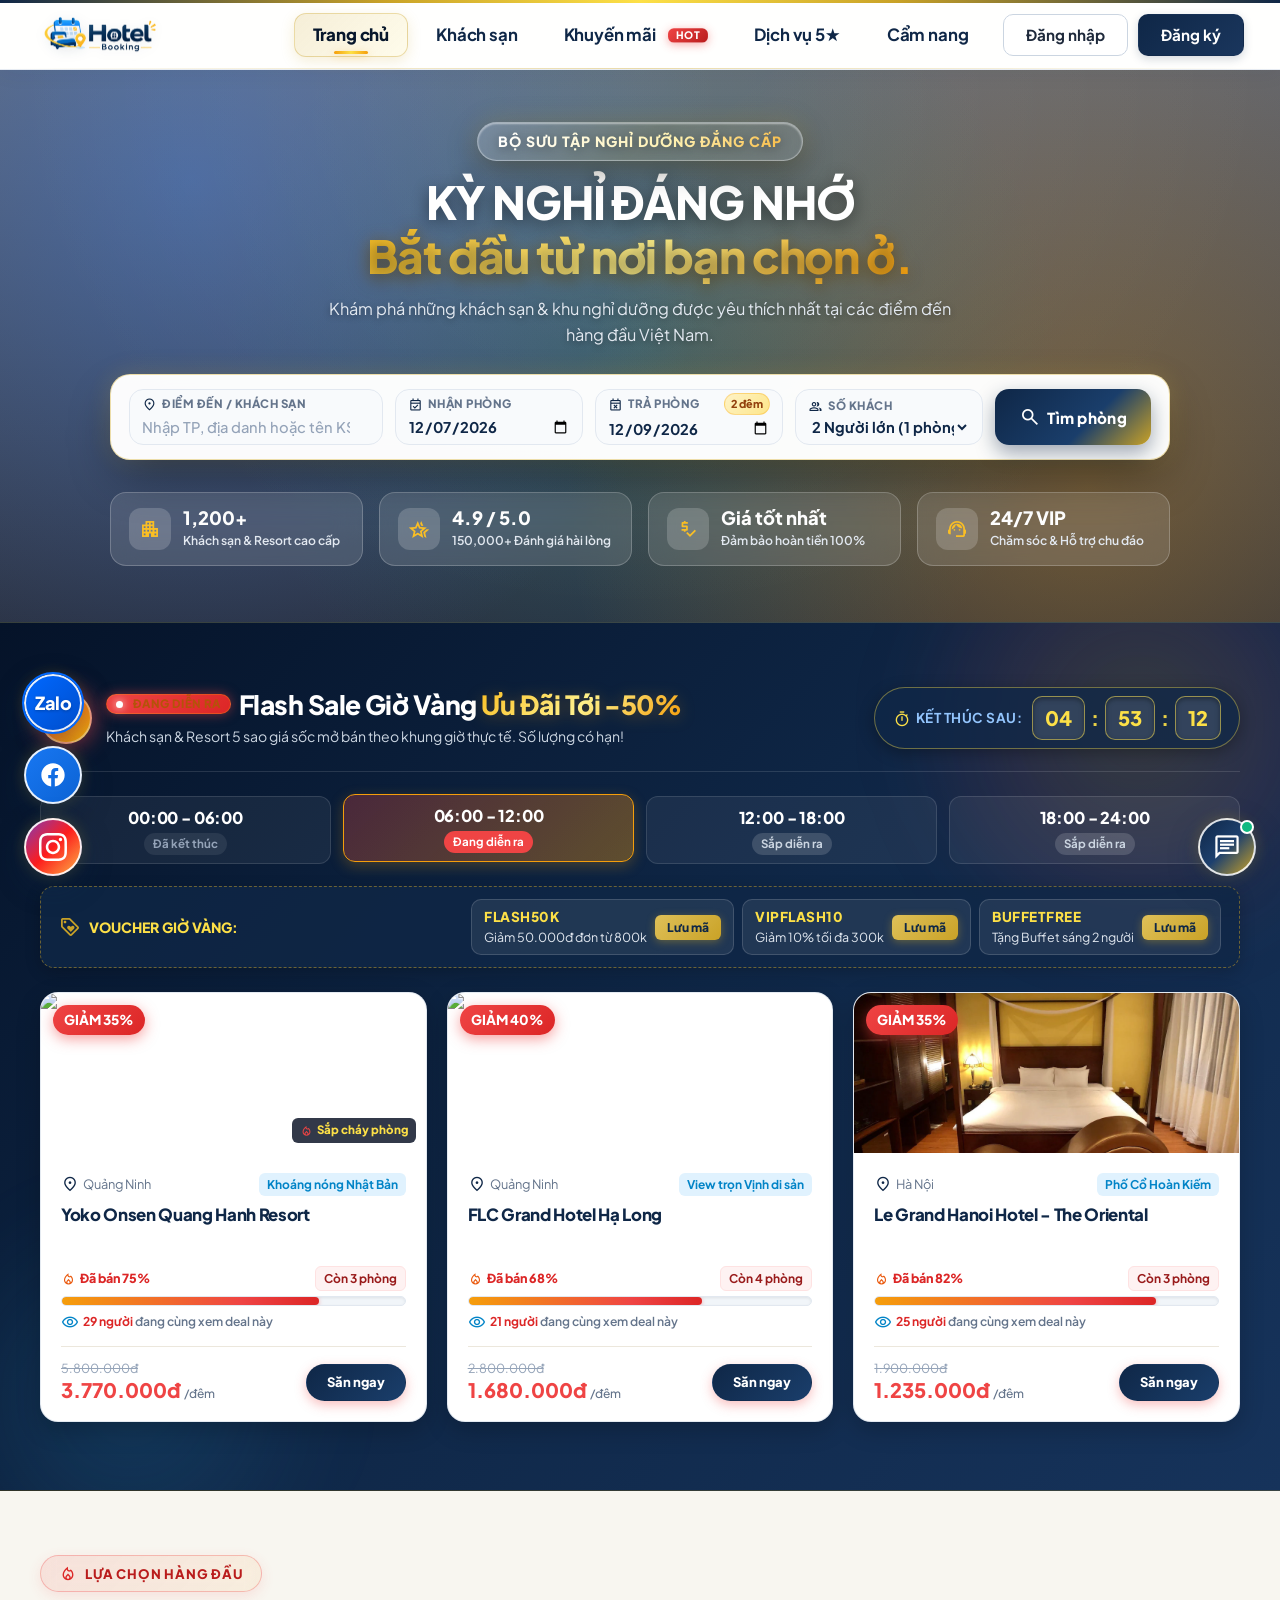
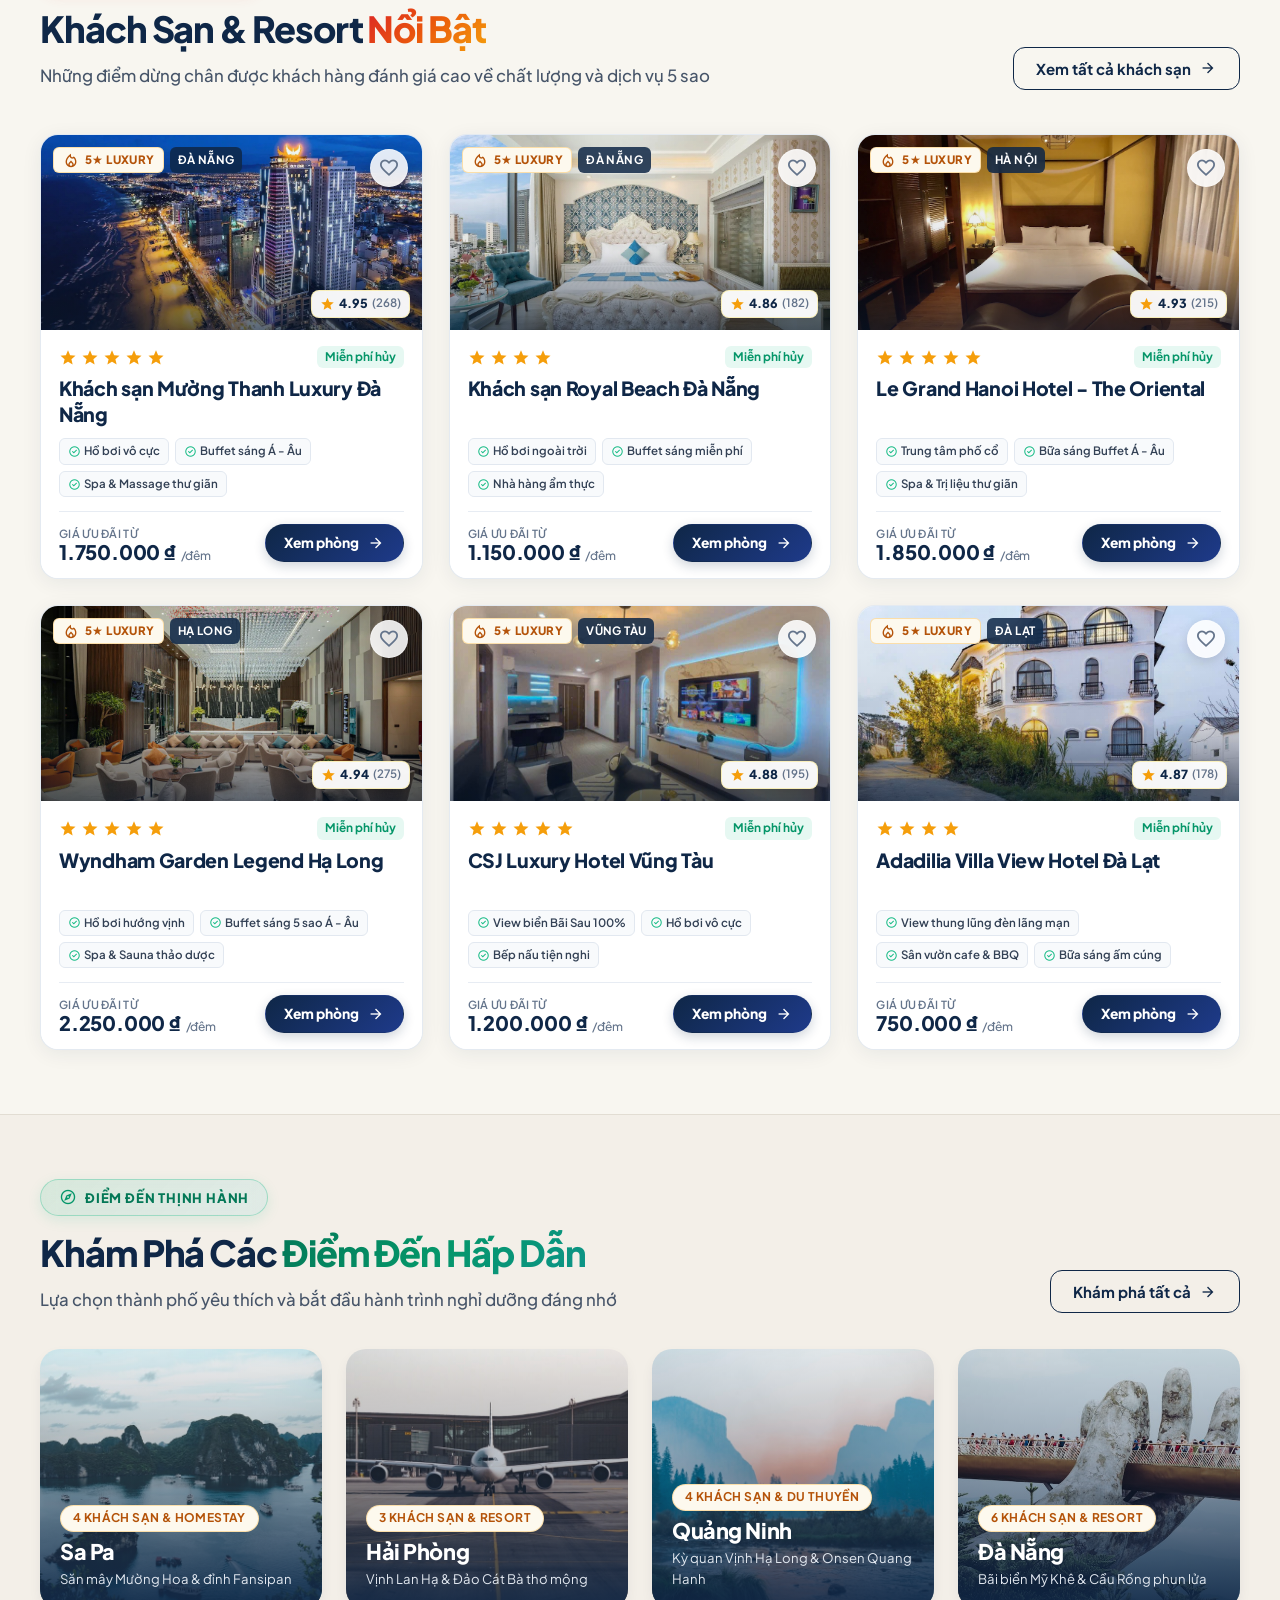
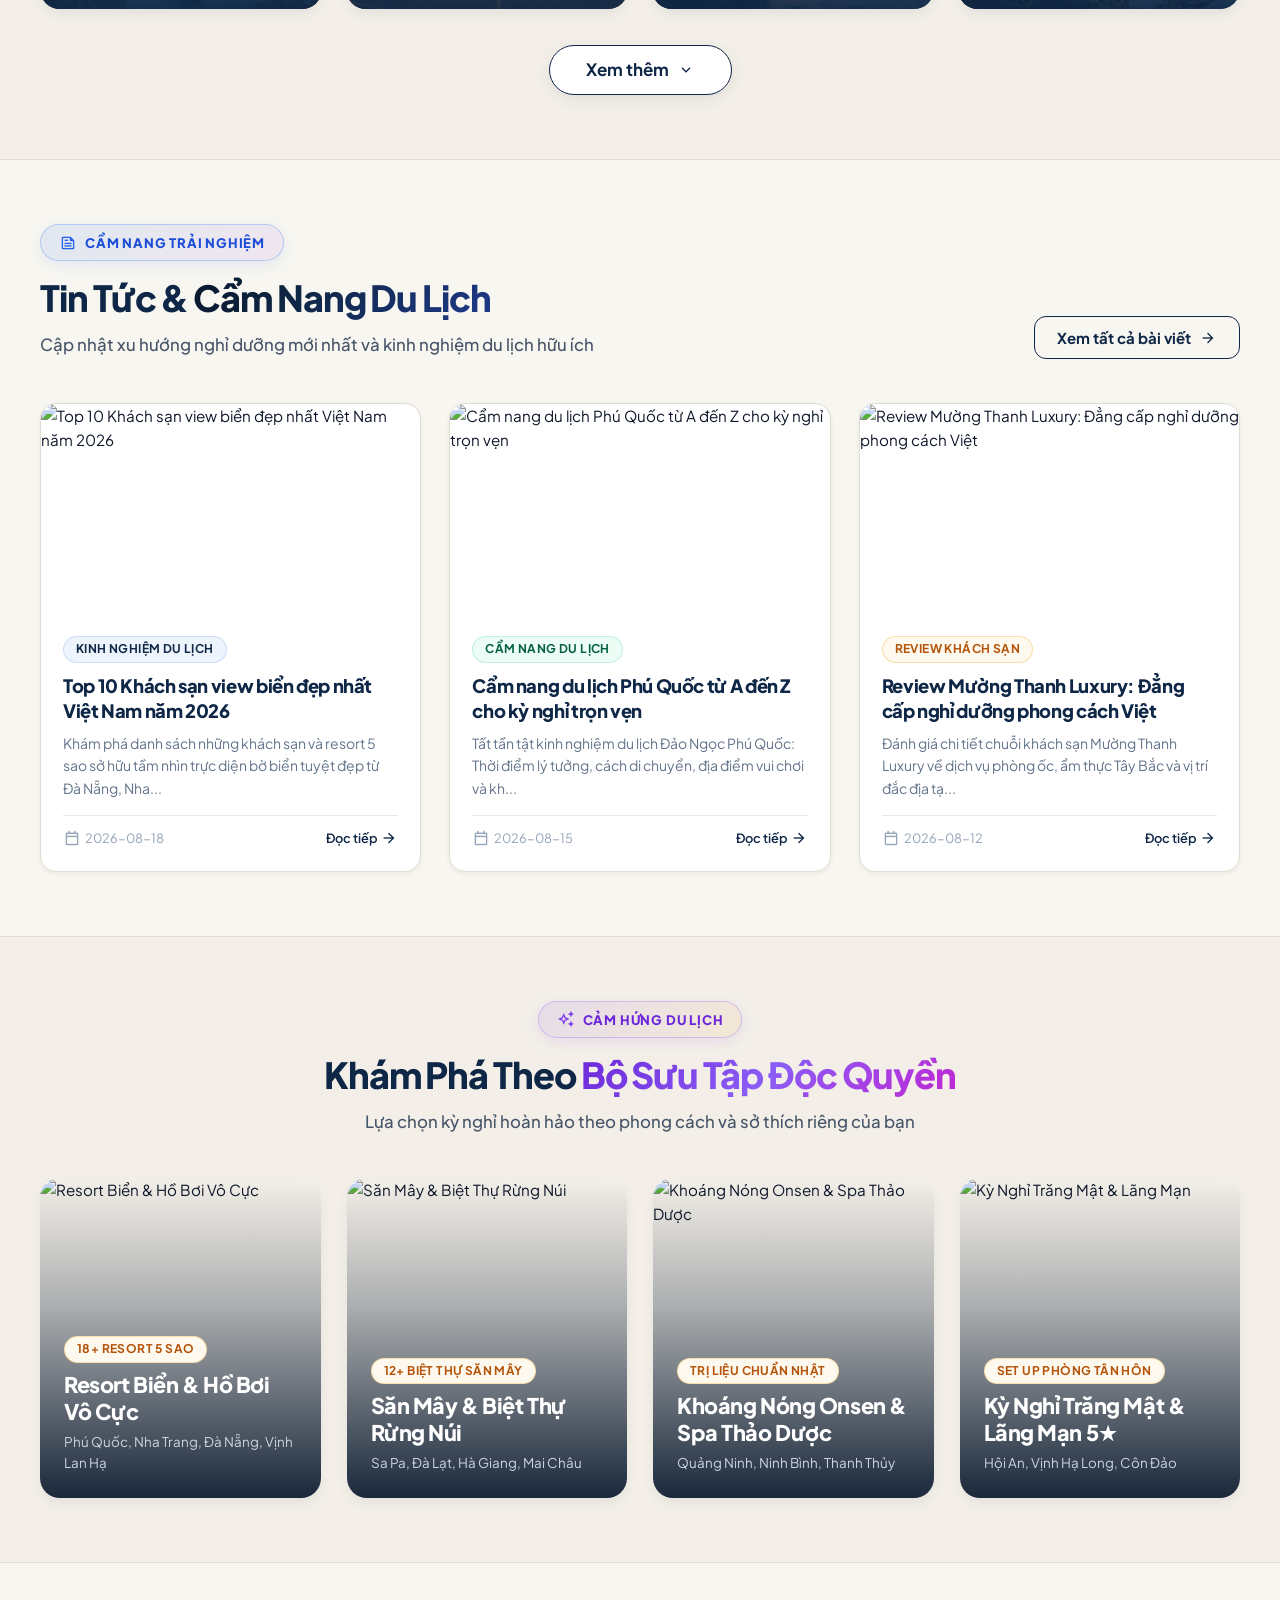
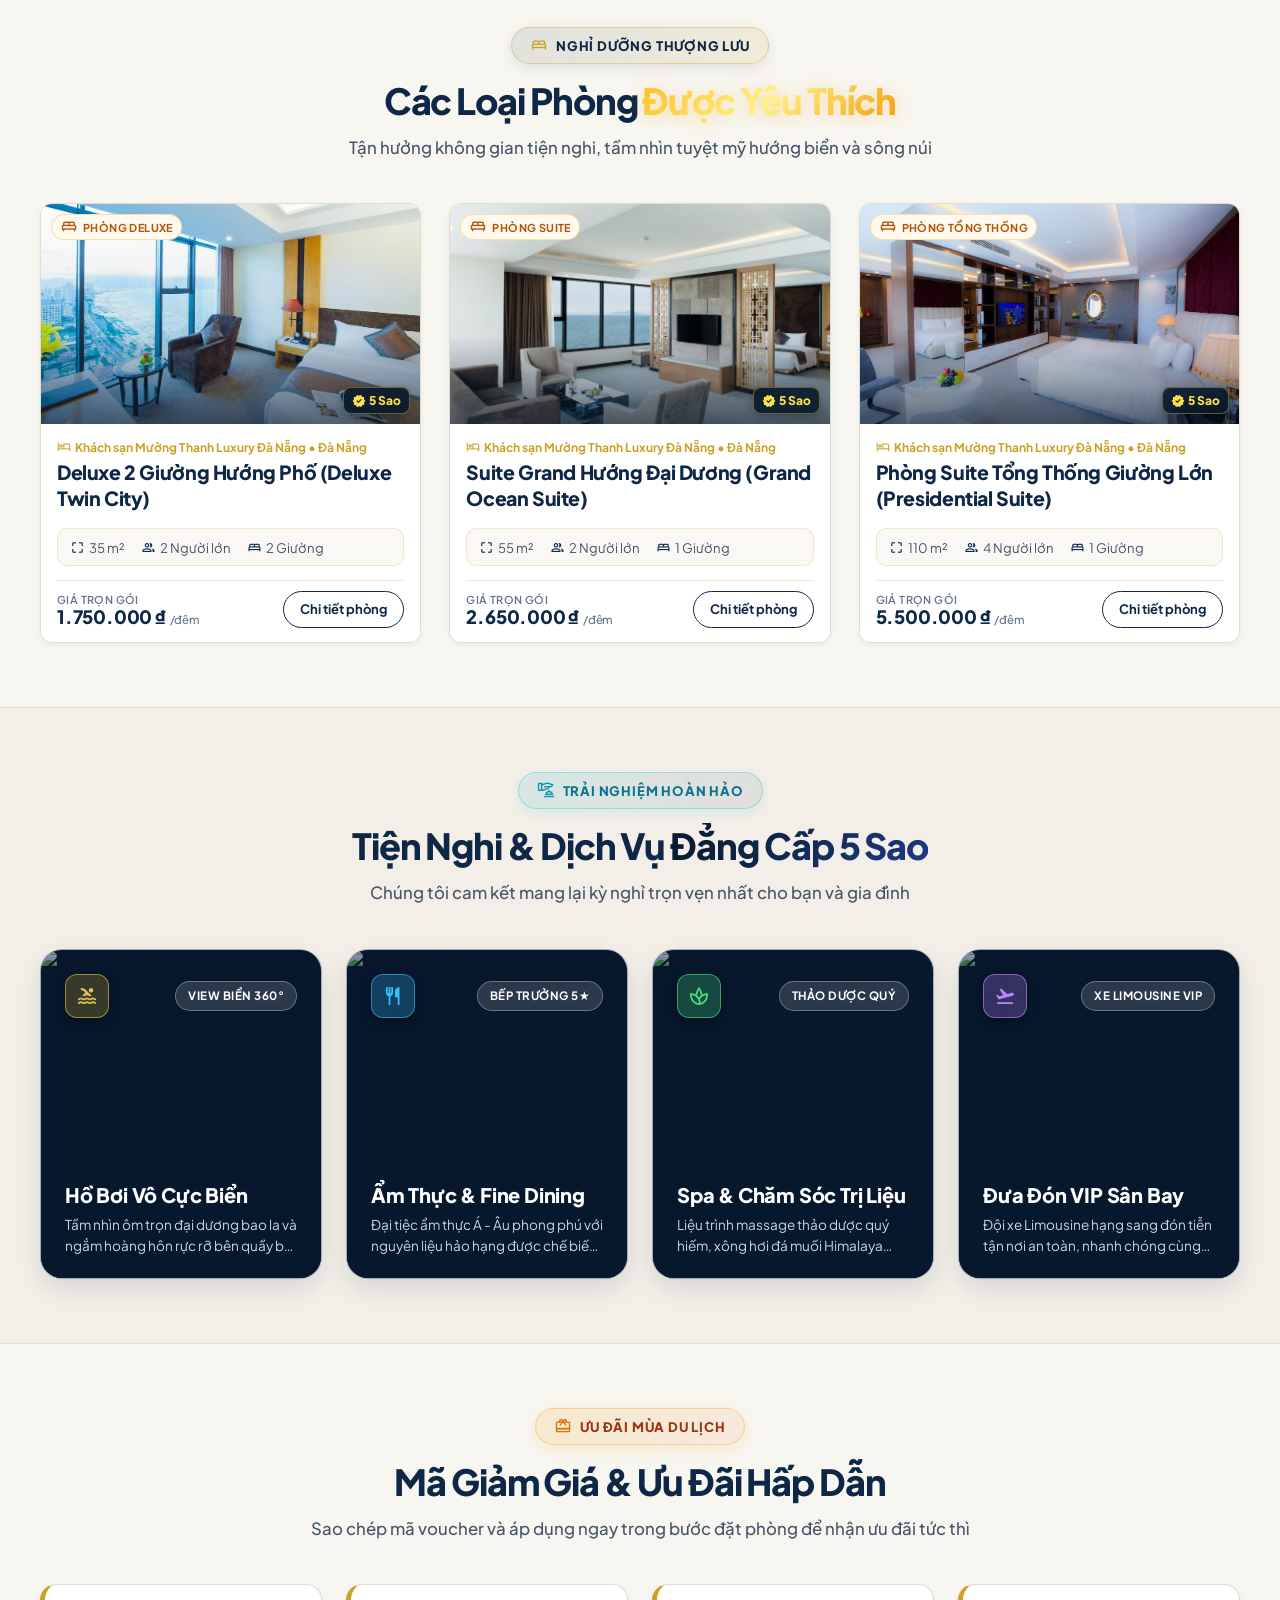
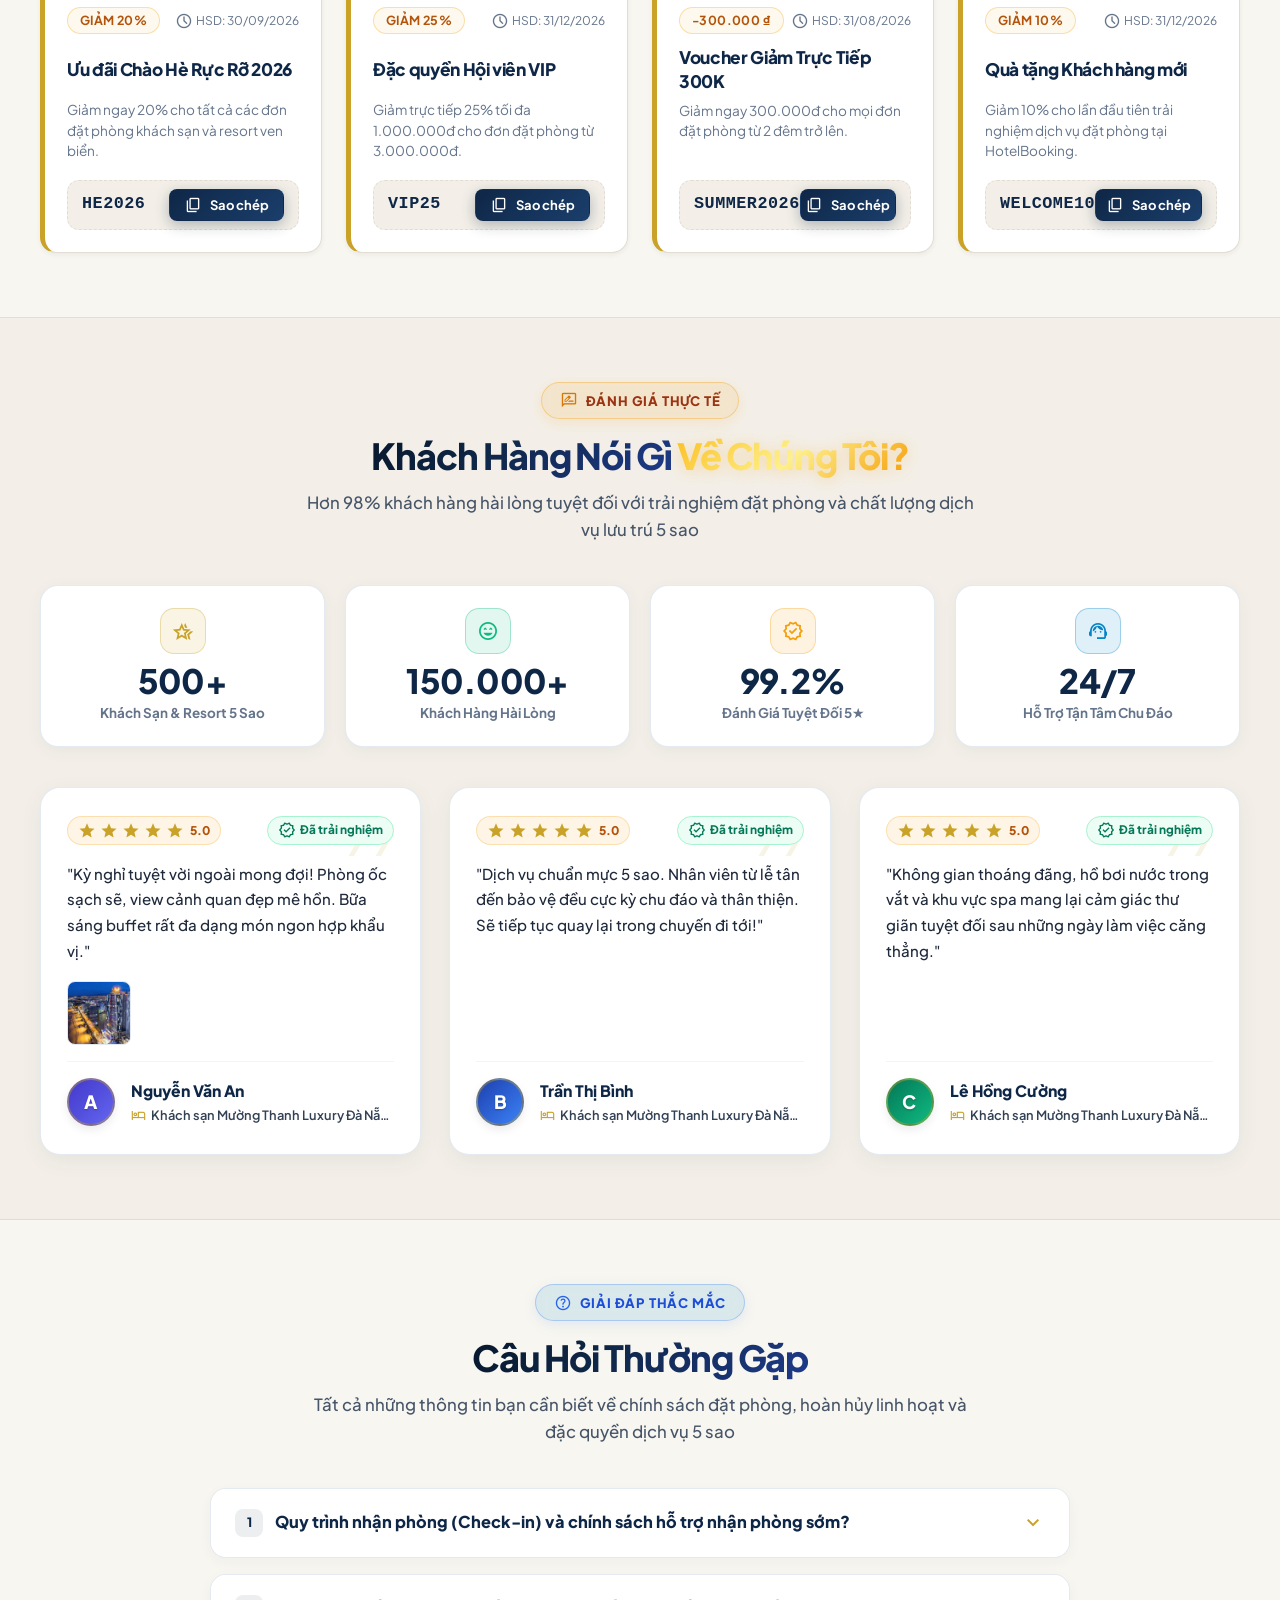
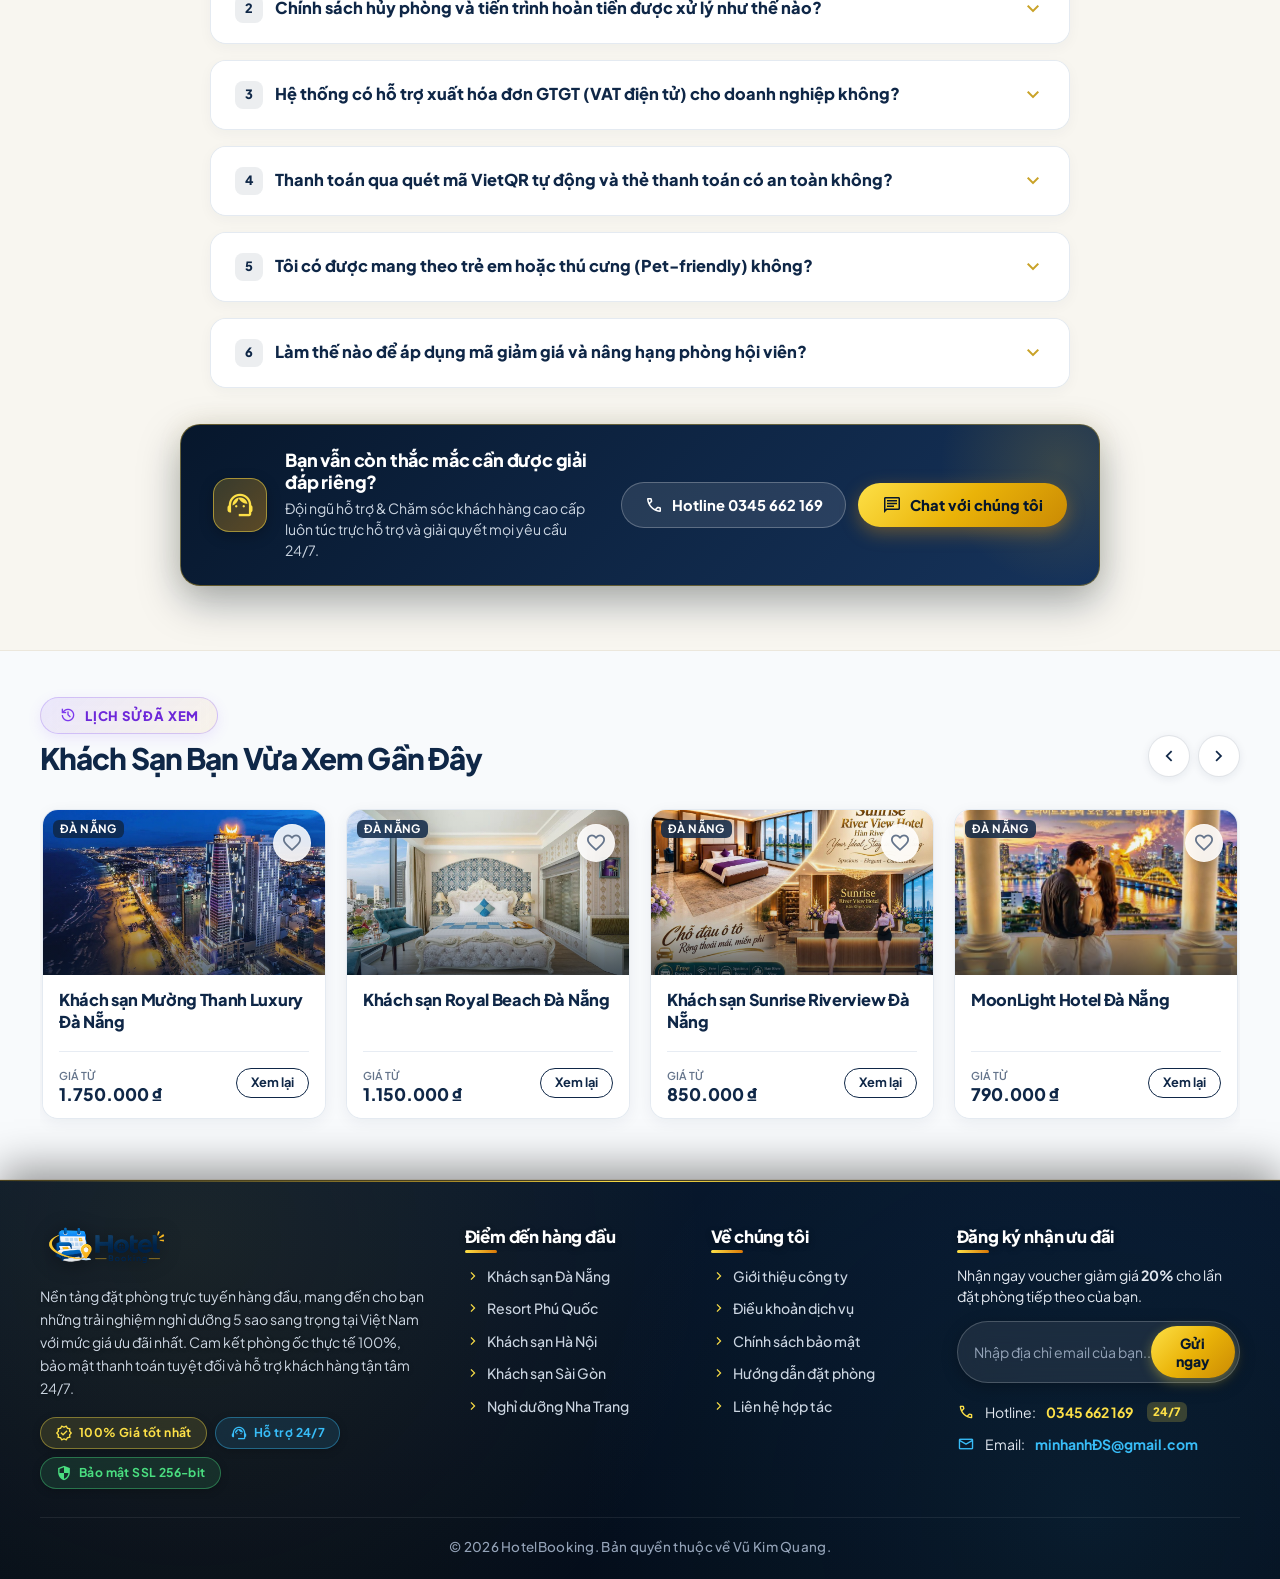
==== index.html @ 778e20dc "Initial commit: Luxury hotel booking web application" ====
<!DOCTYPE html>
<html lang="vi">
<head>
  <meta charset="UTF-8">
  <meta name="viewport" content="width=device-width, initial-scale=1.0">
  <title>HotelBooking - Đặt phòng và trải nghiệm khách sạn đẳng cấp</title>
  
  <!-- Google Material Symbols Outlined & Material Icons -->
  <link rel="stylesheet" href="https://fonts.googleapis.com/css2?family=Material+Symbols+Outlined:opsz,wght,FILL,GRAD@20..48,100..700,0..1,-50..200" />
  <link rel="stylesheet" href="https://fonts.googleapis.com/icon?family=Material+Icons">
  <!-- Google Fonts -->
  <link rel="preconnect" href="https://fonts.googleapis.com">
  <link rel="preconnect" href="https://fonts.gstatic.com" crossorigin>
  <link href="https://fonts.googleapis.com/css2?family=Plus+Jakarta+Sans:wght@300;400;500;600;700;800&display=swap" rel="stylesheet">
<link href="https://fonts.googleapis.com/css2?family=Playfair+Display:wght@400;500;600;700;800&display=swap" rel="stylesheet">
<link href="https://fonts.googleapis.com/css2?family=Merriweather:wght@300;400;500;600;700;900&display=swap" rel="stylesheet">
  
  <!-- Main Stylesheets -->
  <link rel="stylesheet" href="css/style.css?v=17.0">
  <link rel="stylesheet" href="css/components.css?v=17.0">
  <link rel="stylesheet" href="css/responsive.css?v=17.0">
</head>
<body>
  <header class="site-header" id="site-header">

    <div class="container navbar">
      <a href="index.html" class="brand-logo">
        <img src="img/logo.png" alt="HotelBooking" class="logo-img">
      </a>

      <nav class="nav-menu" id="nav-menu">
        <a href="index.html" class="nav-link active">Trang chủ</a>
        <a href="pages/hotels/index.html" class="nav-link">Khách sạn</a>
        <a href="#promotions-section" class="nav-link">
          Khuyến mãi
          <span class="nav-tag-badge">Hot</span>
        </a>
        <a href="#services-section" class="nav-link">Dịch vụ 5★</a>
        <a href="pages/news/index.html" class="nav-link">Cẩm nang</a>
      </nav>

      <div class="nav-actions">
        <div id="nav-user-actions">
          <a href="pages/auth/login.html" class="nav-auth-btn btn-outline">
            Đăng nhập
          </a>
          <a href="pages/auth/register.html" class="nav-auth-btn btn-primary">
            Đăng ký
          </a>
        </div>
        <button class="mobile-nav-toggle" id="mobile-nav-toggle" aria-label="Menu">
          <span class="material-symbols-outlined">menu</span>
        </button>
      </div>
    </div>
  </header>

  <main>
    <!-- ==========================================================================
         2. HERO BANNER & SMART TRAVEL SEARCH
         ========================================================================== -->
    <section class="hero-section" data-section-title="Trang chủ">
      <div class="hero-overlay-glow"></div>
      <div class="container text-center hero-content">
        
        <!-- Luxury Collection Pill -->
        <div class="hero-top-pill reveal reveal-delay-1">
          <span class="hero-luxury-tag-text">BỘ SƯU TẬP NGHỈ DƯỠNG ĐẲNG CẤP</span>
        </div>

        <!-- Headline with Gold Shimmer -->
        <h1 class="hero-title reveal reveal-delay-2">
          KỲ NGHỈ ĐÁNG NHỚ <br>
          <span class="gradient-text-gold">Bắt đầu từ nơi bạn chọn ở.</span>
        </h1>

        <p class="hero-subtitle reveal reveal-delay-3">
          Khám phá những khách sạn & khu nghỉ dưỡng được yêu thích nhất tại các điểm đến hàng đầu Việt Nam.
        </p>

        <!-- Luxury Refined Search Box -->
        <div class="hero-search-wrapper reveal reveal-delay-4">
          <!-- Glassmorphic Search Form -->
          <div class="hero-search-box">
            
            <div class="search-field-box">
              <label class="search-label" for="hero-search-keyword">
                <span class="label-left"><span class="material-symbols-outlined">location_on</span> Điểm đến / Khách sạn</span>
              </label>
              <input type="text" id="hero-search-keyword" class="search-input" list="destinations-datalist" placeholder="Nhập TP, địa danh hoặc tên KS..." autocomplete="off">
              <datalist id="destinations-datalist">
                <option value="Đà Nẵng">Biển Mỹ Khê & Bán đảo Sơn Trà</option>
                <option value="Hạ Long">Vịnh Hạ Long & Onsen Quang Hanh</option>
                <option value="Phú Quốc">Đảo Ngọc & Bãi Sao</option>
                <option value="Sa Pa">Săn mây Mường Hoa & Fansipan</option>
                <option value="Nha Trang">Vịnh Nha Trang & Đảo Hòn Tre</option>
                <option value="Đà Lạt">Thành phố sương mù & ngàn hoa</option>
                <option value="Hà Nội">Thủ đô ngàn năm văn hiến</option>
                <option value="Vũng Tàu">Bãi Sau & Hồ Mây</option>
                <option value="Hội An">Phố cổ Hội An & Biển Hà My</option>
                <option value="Ninh Bình">Di sản Tràng An & Emeralda</option>
                <option value="Hà Giang">Cao nguyên đá Đồng Văn</option>
                <option value="Hải Phòng">Thành phố Hoa Phượng Đỏ & Cát Bà</option>
              </datalist>
            </div>

            <div class="search-field-box">
              <label class="search-label" for="hero-search-checkin">
                <span class="label-left"><span class="material-symbols-outlined">event_available</span> Nhận phòng</span>
              </label>
              <input type="date" id="hero-search-checkin" class="search-input">
            </div>

            <div class="search-field-box">
              <label class="search-label" for="hero-search-checkout">
                <span class="label-left"><span class="material-symbols-outlined">event_busy</span> Trả phòng</span>
                <span id="hero-nights-counter" class="badge-night-counter">2 đêm</span>
              </label>
              <input type="date" id="hero-search-checkout" class="search-input">
            </div>

            <div class="search-field-box">
              <label class="search-label" for="hero-search-guests">
                <span class="label-left"><span class="material-symbols-outlined">group</span> Số khách</span>
              </label>
              <select id="hero-search-guests" class="search-input" style="cursor: pointer;">
                <option value="1">1 Khách (1 phòng)</option>
                <option value="2" selected>2 Người lớn (1 phòng)</option>
                <option value="3">3 Khách (1-2 phòng)</option>
                <option value="4">Gia đình (4+ người)</option>
              </select>
            </div>

            <button class="btn-search-hero-submit" id="btn-hero-search" type="button">
              <span class="material-symbols-outlined">search</span>
              <span>Tìm phòng</span>
            </button>

          </div>
        </div>

        <!-- Trust & Metrics Strip -->
        <div class="hero-stats-strip reveal reveal-delay-5">
          <div class="hero-stat-card">
            <div class="hero-stat-icon">
              <span class="material-symbols-outlined">apartment</span>
            </div>
            <div class="hero-stat-info">
              <div class="stat-value">1,200+</div>
              <div class="stat-label">Khách sạn & Resort cao cấp</div>
            </div>
          </div>

          <div class="hero-stat-card">
            <div class="hero-stat-icon">
              <span class="material-symbols-outlined">hotel_class</span>
            </div>
            <div class="hero-stat-info">
              <div class="stat-value">4.9 / 5.0</div>
              <div class="stat-label">150,000+ Đánh giá hài lòng</div>
            </div>
          </div>

          <div class="hero-stat-card">
            <div class="hero-stat-icon">
              <span class="material-symbols-outlined">price_check</span>
            </div>
            <div class="hero-stat-info">
              <div class="stat-value">Giá tốt nhất</div>
              <div class="stat-label">Đảm bảo hoàn tiền 100%</div>
            </div>
          </div>

          <div class="hero-stat-card">
            <div class="hero-stat-icon">
              <span class="material-symbols-outlined">support_agent</span>
            </div>
            <div class="hero-stat-info">
              <div class="stat-value">24/7 VIP</div>
              <div class="stat-label">Chăm sóc & Hỗ trợ chu đáo</div>
            </div>
          </div>
        </div>

      </div>
    </section>

    


    <!-- ==========================================================================
         2.3. FLASH SALE GIỜ VÀNG ĐỘC QUYỀN (THỜI GIAN THỰC)
         ========================================================================== -->
    <section class="section flash-sale-section" id="promotions-section" data-section-title="Flash Sale">
      <div class="container">
        <div class="flash-sale-container">
          
          <!-- Flash Sale Header with Live Countdown -->
          <div class="flash-sale-header">
            <div class="flash-title-group">
              <div class="flash-icon-pulse">
                <span class="material-symbols-outlined icon-md">bolt</span>
              </div>
              <div>
                <div class="d-flex align-center gap-2" style="margin-bottom: 4px;">
                  <span class="badge badge-accent" style="font-size: 0.72rem; padding: 2px 9px; font-weight: 900; background: linear-gradient(135deg, #ef4444 0%, #dc2626 100%); border-radius: 9999px; box-shadow: 0 0 12px rgba(239, 68, 68, 0.5); display: inline-flex; align-items: center;">
                    <span class="live-dot"></span> ĐANG DIỄN RA
                  </span>
                  <h3 style="font-size: 1.65rem; font-weight: 900; color: #ffffff; margin: 0;">Flash Sale Giờ Vàng <span class="gradient-text-gold">Ưu Đãi Tới -50%</span></h3>
                </div>
                <p style="font-size: 0.88rem; color: #cbd5e1; margin: 0;">Khách sạn & Resort 5 sao giá sốc mở bán theo khung giờ thực tế. Số lượng có hạn!</p>
              </div>
            </div>

            <div class="flash-countdown-wrap">
              <span class="countdown-label"><span class="material-symbols-outlined icon-sm" style="font-size: 16px; color: #FDE047; vertical-align: middle; margin-right: 2px;">timer</span> Kết thúc sau:</span>
              <div class="countdown-digits-group">
                <span class="countdown-box" id="flash-hours">00</span>
                <span class="countdown-colon">:</span>
                <span class="countdown-box" id="flash-minutes">00</span>
                <span class="countdown-colon">:</span>
                <span class="countdown-box" id="flash-seconds">00</span>
              </div>
            </div>
          </div>

          <!-- 1. Interactive Time Slots Navigation (Đồng bộ theo giờ thực) -->
          <div class="flash-slots-nav" id="flash-slots-nav">
            <!-- Dynamic Slots Rendered by FlashSale JS -->
          </div>

          <!-- 2. Flash Voucher Strip (Khay voucher độc quyền giờ vàng) -->
          <div class="flash-voucher-strip">
            <div class="d-flex align-center gap-2">
              <span class="material-symbols-outlined text-accent" style="font-size: 22px;">loyalty</span>
              <span style="font-size: 0.88rem; font-weight: 800; color: #FDE047;">VOUCHER GIỜ VÀNG:</span>
            </div>
            
            <div class="d-flex align-center gap-2 flex-wrap">
              <div class="flash-voucher-item">
                <div>
                  <div class="flash-voucher-code">FLASH50K</div>
                  <div class="flash-voucher-desc">Giảm 50.000đ đơn từ 800k</div>
                </div>
                <button class="flash-voucher-btn" onclick="FlashSale.claimVoucher('FLASH50K', 'Giảm 50k')">Lưu mã</button>
              </div>

              <div class="flash-voucher-item">
                <div>
                  <div class="flash-voucher-code">VIPFLASH10</div>
                  <div class="flash-voucher-desc">Giảm 10% tối đa 300k</div>
                </div>
                <button class="flash-voucher-btn" onclick="FlashSale.claimVoucher('VIPFLASH10', 'Giảm 10%')">Lưu mã</button>
              </div>

              <div class="flash-voucher-item">
                <div>
                  <div class="flash-voucher-code">BUFFETFREE</div>
                  <div class="flash-voucher-desc">Tặng Buffet sáng 2 người</div>
                </div>
                <button class="flash-voucher-btn" onclick="FlashSale.claimVoucher('BUFFETFREE', 'Buffet sáng')">Lưu mã</button>
              </div>
            </div>
          </div>

          <!-- 3. Flash Deals Grid -->
          <div class="flash-deals-grid" id="flash-deals-grid">
            <!-- Dynamic Deal Cards Rendered by FlashSale JS -->
          </div>

        </div>
      </div>
    </section>

    <!-- ==========================================================================
         2.4. KHÁCH SẠN VÀ RESORT NỔI BẬT (LỰA CHỌN HÀNG ĐẦU)
         ========================================================================== -->
    <section class="section" id="featured-hotels-section" data-section-title="Khách sạn nổi bật">
      <div class="container">
        <div class="d-flex justify-between align-end flex-wrap gap-3" style="margin-bottom: 44px;">
          <div>
            <span class="section-tag section-tag-ruby"><span class="material-symbols-outlined">local_fire_department</span> Lựa chọn hàng đầu</span>
            <h2 class="section-title">Khách Sạn & Resort <span class="gradient-text-sunset">Nổi Bật</span></h2>
            <p class="section-subtitle">Những điểm dừng chân được khách hàng đánh giá cao về chất lượng và dịch vụ 5 sao</p>
          </div>
          <a href="pages/hotels/index.html" class="btn btn-outline-primary">
            Xem tất cả khách sạn <span class="material-symbols-outlined icon-sm">arrow_forward</span>
          </a>
        </div>

        <div class="d-grid" id="home-featured-hotels" style="grid-template-columns: repeat(auto-fit, minmax(320px, 1fr)); gap: 26px;">
          <!-- Rendered dynamically -->
        </div>
      </div>
    </section>

    <!-- ==========================================================================
         2.5. KHÁM PHÁ CÁC ĐIỂM ĐẾN HẤP DẪN
         ========================================================================== -->
    <section class="section section-bg-alt" id="destinations-section" data-section-title="Điểm đến">
      <div class="container">
        <div class="d-flex justify-between align-end flex-wrap gap-3" style="margin-bottom: 36px;">
          <div>
            <span class="section-tag section-tag-emerald"><span class="material-symbols-outlined">explore</span> Điểm đến thịnh hành</span>
            <h2 class="section-title">Khám Phá Các <span class="gradient-text-emerald">Điểm Đến Hấp Dẫn</span></h2>
            <p class="section-subtitle">Lựa chọn thành phố yêu thích và bắt đầu hành trình nghỉ dưỡng đáng nhớ</p>
          </div>
          <a href="pages/hotels/index.html" class="btn btn-outline-primary">
            Khám phá tất cả <span class="material-symbols-outlined icon-sm">arrow_forward</span>
          </a>
        </div>

        <div class="destinations-grid d-grid" style="grid-template-columns: repeat(auto-fit, minmax(260px, 1fr)); gap: 24px;">
          
          <!-- 1. Sa Pa -->
          <a href="pages/hotels/index.html?city=Sa Pa" class="destination-card shimmer-sweep card-hover" style="position: relative; height: 260px; border-radius: 20px; overflow: hidden; display: block; box-shadow: var(--shadow-md); text-decoration: none;">
            <img loading="lazy" decoding="async" src="img/destinations/sapa.jpg" alt="Sa Pa" style="width: 100%; height: 100%; object-fit: cover; transition: transform 0.5s cubic-bezier(0.16, 1, 0.3, 1);">
            <div style="position: absolute; inset: 0; background: linear-gradient(to top, rgba(15, 39, 71, 0.92) 0%, rgba(15, 39, 71, 0.25) 60%, transparent 100%);"></div>
            <div style="position: absolute; bottom: 20px; left: 20px; right: 20px; color: #fff;">
              <span class="badge badge-accent" style="margin-bottom: 6px; font-size: 0.75rem;">4 Khách sạn & Homestay</span>
              <h3 style="font-size: 1.35rem; font-weight: 800; color: #fff; margin: 0 0 4px 0;">Sa Pa</h3>
              <p style="font-size: 0.82rem; color: #e2e8f0; margin: 0;">Săn mây Mường Hoa & đỉnh Fansipan</p>
            </div>
          </a>

          <!-- 2. Hải Phòng -->
          <a href="pages/hotels/index.html?city=Hải Phòng" class="destination-card shimmer-sweep card-hover" style="position: relative; height: 260px; border-radius: 20px; overflow: hidden; display: block; box-shadow: var(--shadow-md); text-decoration: none;">
            <img loading="lazy" decoding="async" src="img/destinations/haiphong.jpg" alt="Hải Phòng" style="width: 100%; height: 100%; object-fit: cover; transition: transform 0.5s cubic-bezier(0.16, 1, 0.3, 1);">
            <div style="position: absolute; inset: 0; background: linear-gradient(to top, rgba(15, 39, 71, 0.92) 0%, rgba(15, 39, 71, 0.25) 60%, transparent 100%);"></div>
            <div style="position: absolute; bottom: 20px; left: 20px; right: 20px; color: #fff;">
              <span class="badge badge-accent" style="margin-bottom: 6px; font-size: 0.75rem;">3 Khách sạn & Resort</span>
              <h3 style="font-size: 1.35rem; font-weight: 800; color: #fff; margin: 0 0 4px 0;">Hải Phòng</h3>
              <p style="font-size: 0.82rem; color: #e2e8f0; margin: 0;">Vịnh Lan Hạ & Đảo Cát Bà thơ mộng</p>
            </div>
          </a>

          <!-- 3. Quảng Ninh / Hạ Long -->
          <a href="pages/hotels/index.html?city=Quảng Ninh" class="destination-card shimmer-sweep card-hover" style="position: relative; height: 260px; border-radius: 20px; overflow: hidden; display: block; box-shadow: var(--shadow-md); text-decoration: none;">
            <img loading="lazy" decoding="async" src="img/destinations/quangninh.jpg" alt="Quảng Ninh" style="width: 100%; height: 100%; object-fit: cover; transition: transform 0.5s cubic-bezier(0.16, 1, 0.3, 1);">
            <div style="position: absolute; inset: 0; background: linear-gradient(to top, rgba(15, 39, 71, 0.92) 0%, rgba(15, 39, 71, 0.25) 60%, transparent 100%);"></div>
            <div style="position: absolute; bottom: 20px; left: 20px; right: 20px; color: #fff;">
              <span class="badge badge-accent" style="margin-bottom: 6px; font-size: 0.75rem;">4 Khách sạn & Du thuyền</span>
              <h3 style="font-size: 1.35rem; font-weight: 800; color: #fff; margin: 0 0 4px 0;">Quảng Ninh</h3>
              <p style="font-size: 0.82rem; color: #e2e8f0; margin: 0;">Kỳ quan Vịnh Hạ Long & Onsen Quang Hanh</p>
            </div>
          </a>

          <!-- 4. Đà Nẵng -->
          <a href="pages/hotels/index.html?city=Đà Nẵng" class="destination-card shimmer-sweep card-hover" style="position: relative; height: 260px; border-radius: 20px; overflow: hidden; display: block; box-shadow: var(--shadow-md); text-decoration: none;">
            <img loading="lazy" decoding="async" src="img/destinations/danang.jpg" alt="Đà Nẵng" style="width: 100%; height: 100%; object-fit: cover; transition: transform 0.5s cubic-bezier(0.16, 1, 0.3, 1);">
            <div style="position: absolute; inset: 0; background: linear-gradient(to top, rgba(15, 39, 71, 0.92) 0%, rgba(15, 39, 71, 0.25) 60%, transparent 100%);"></div>
            <div style="position: absolute; bottom: 20px; left: 20px; right: 20px; color: #fff;">
              <span class="badge badge-accent" style="margin-bottom: 6px; font-size: 0.75rem;">6 Khách sạn & Resort</span>
              <h3 style="font-size: 1.35rem; font-weight: 800; color: #fff; margin: 0 0 4px 0;">Đà Nẵng</h3>
              <p style="font-size: 0.82rem; color: #e2e8f0; margin: 0;">Bãi biển Mỹ Khê & Cầu Rồng phun lửa</p>
            </div>
          </a>

          <!-- 5. Ninh Bình -->
          <a href="pages/hotels/index.html?city=Ninh Bình" class="destination-card destination-card-extra shimmer-sweep card-hover" style="display: none; position: relative; height: 260px; border-radius: 20px; overflow: hidden; box-shadow: var(--shadow-md); text-decoration: none;">
            <img loading="lazy" decoding="async" src="img/destinations/ninhbinh.jpg" alt="Ninh Bình" style="width: 100%; height: 100%; object-fit: cover; transition: transform 0.5s cubic-bezier(0.16, 1, 0.3, 1);">
            <div style="position: absolute; inset: 0; background: linear-gradient(to top, rgba(15, 39, 71, 0.92) 0%, rgba(15, 39, 71, 0.25) 60%, transparent 100%);"></div>
            <div style="position: absolute; bottom: 20px; left: 20px; right: 20px; color: #fff;">
              <span class="badge badge-accent" style="margin-bottom: 6px; font-size: 0.75rem;">3 Resort sinh thái</span>
              <h3 style="font-size: 1.35rem; font-weight: 800; color: #fff; margin: 0 0 4px 0;">Ninh Bình</h3>
              <p style="font-size: 0.82rem; color: #e2e8f0; margin: 0;">Tràng An di sản & Tam Cốc Bích Động</p>
            </div>
          </a>

          <!-- 6. Đà Lạt -->
          <a href="pages/hotels/index.html?city=Đà Lạt" class="destination-card destination-card-extra shimmer-sweep card-hover" style="display: none; position: relative; height: 260px; border-radius: 20px; overflow: hidden; box-shadow: var(--shadow-md); text-decoration: none;">
            <img loading="lazy" decoding="async" src="img/destinations/dalat.jpg" alt="Đà Lạt" style="width: 100%; height: 100%; object-fit: cover; transition: transform 0.5s cubic-bezier(0.16, 1, 0.3, 1);">
            <div style="position: absolute; inset: 0; background: linear-gradient(to top, rgba(15, 39, 71, 0.92) 0%, rgba(15, 39, 71, 0.25) 60%, transparent 100%);"></div>
            <div style="position: absolute; bottom: 20px; left: 20px; right: 20px; color: #fff;">
              <span class="badge badge-accent" style="margin-bottom: 6px; font-size: 0.75rem;">5 Khách sạn & Homestay</span>
              <h3 style="font-size: 1.35rem; font-weight: 800; color: #fff; margin: 0 0 4px 0;">Đà Lạt</h3>
              <p style="font-size: 0.82rem; color: #e2e8f0; margin: 0;">Thành phố ngàn hoa & Hồ Tuyền Lâm</p>
            </div>
          </a>

          <!-- 7. Hà Nội -->
          <a href="pages/hotels/index.html?city=Hà Nội" class="destination-card destination-card-extra shimmer-sweep card-hover" style="display: none; position: relative; height: 260px; border-radius: 20px; overflow: hidden; box-shadow: var(--shadow-md); text-decoration: none;">
            <img loading="lazy" decoding="async" src="img/destinations/hanoi.jpg" alt="Hà Nội" style="width: 100%; height: 100%; object-fit: cover; transition: transform 0.5s cubic-bezier(0.16, 1, 0.3, 1);">
            <div style="position: absolute; inset: 0; background: linear-gradient(to top, rgba(15, 39, 71, 0.92) 0%, rgba(15, 39, 71, 0.25) 60%, transparent 100%);"></div>
            <div style="position: absolute; bottom: 20px; left: 20px; right: 20px; color: #fff;">
              <span class="badge badge-accent" style="margin-bottom: 6px; font-size: 0.75rem;">2 Khách sạn 5 sao</span>
              <h3 style="font-size: 1.35rem; font-weight: 800; color: #fff; margin: 0 0 4px 0;">Hà Nội</h3>
              <p style="font-size: 0.82rem; color: #e2e8f0; margin: 0;">Phố cổ & nét duyên ngàn năm văn hiến</p>
            </div>
          </a>

          <!-- 8. Vũng Tàu -->
          <a href="pages/hotels/index.html?city=Vũng Tàu" class="destination-card destination-card-extra shimmer-sweep card-hover" style="display: none; position: relative; height: 260px; border-radius: 20px; overflow: hidden; box-shadow: var(--shadow-md); text-decoration: none;">
            <img loading="lazy" decoding="async" src="img/destinations/vungtau.jpg" alt="Vũng Tàu" style="width: 100%; height: 100%; object-fit: cover; transition: transform 0.5s cubic-bezier(0.16, 1, 0.3, 1);">
            <div style="position: absolute; inset: 0; background: linear-gradient(to top, rgba(15, 39, 71, 0.92) 0%, rgba(15, 39, 71, 0.25) 60%, transparent 100%);"></div>
            <div style="position: absolute; bottom: 20px; left: 20px; right: 20px; color: #fff;">
              <span class="badge badge-accent" style="margin-bottom: 6px; font-size: 0.75rem;">2 Căn hộ & Villa</span>
              <h3 style="font-size: 1.35rem; font-weight: 800; color: #fff; margin: 0 0 4px 0;">Vũng Tàu</h3>
              <p style="font-size: 0.82rem; color: #e2e8f0; margin: 0;">Bãi Sau biển xanh & hải sản tươi sống</p>
            </div>
          </a>

          <!-- 9. Hà Giang -->
          <a href="pages/hotels/index.html?city=Hà Giang" class="destination-card destination-card-extra shimmer-sweep card-hover" style="display: none; position: relative; height: 260px; border-radius: 20px; overflow: hidden; box-shadow: var(--shadow-md); text-decoration: none;">
            <img loading="lazy" decoding="async" src="img/destinations/hagiang.jpg" alt="Hà Giang" style="width: 100%; height: 100%; object-fit: cover; transition: transform 0.5s cubic-bezier(0.16, 1, 0.3, 1);">
            <div style="position: absolute; inset: 0; background: linear-gradient(to top, rgba(15, 39, 71, 0.92) 0%, rgba(15, 39, 71, 0.25) 60%, transparent 100%);"></div>
            <div style="position: absolute; bottom: 20px; left: 20px; right: 20px; color: #fff;">
              <span class="badge badge-accent" style="margin-bottom: 6px; font-size: 0.75rem;">2 Lodge & Homestay</span>
              <h3 style="font-size: 1.35rem; font-weight: 800; color: #fff; margin: 0 0 4px 0;">Hà Giang</h3>
              <p style="font-size: 0.82rem; color: #e2e8f0; margin: 0;">Kỳ vĩ cao nguyên đá & ruộng bậc thang</p>
            </div>
          </a>

          <!-- 10. Phú Quốc -->
          <a href="pages/hotels/index.html?city=Phú Quốc" class="destination-card destination-card-extra shimmer-sweep card-hover" style="display: none; position: relative; height: 260px; border-radius: 20px; overflow: hidden; box-shadow: var(--shadow-md); text-decoration: none;">
            <img loading="lazy" decoding="async" src="img/destinations/phuquoc.jpg" alt="Phú Quốc" style="width: 100%; height: 100%; object-fit: cover; transition: transform 0.5s cubic-bezier(0.16, 1, 0.3, 1);">
            <div style="position: absolute; inset: 0; background: linear-gradient(to top, rgba(15, 39, 71, 0.92) 0%, rgba(15, 39, 71, 0.25) 60%, transparent 100%);"></div>
            <div style="position: absolute; bottom: 20px; left: 20px; right: 20px; color: #fff;">
              <span class="badge badge-accent" style="margin-bottom: 6px; font-size: 0.75rem;">3 Beach Resort & Villa</span>
              <h3 style="font-size: 1.35rem; font-weight: 800; color: #fff; margin: 0 0 4px 0;">Phú Quốc</h3>
              <p style="font-size: 0.82rem; color: #e2e8f0; margin: 0;">Đảo ngọc Bãi Khem & Bãi Dài hoàng hôn</p>
            </div>
          </a>

          <!-- 11. Nha Trang -->
          <a href="pages/hotels/index.html?city=Nha Trang" class="destination-card destination-card-extra shimmer-sweep card-hover" style="display: none; position: relative; height: 260px; border-radius: 20px; overflow: hidden; box-shadow: var(--shadow-md); text-decoration: none;">
            <img loading="lazy" decoding="async" src="img/destinations/nhatrang.jpg" alt="Nha Trang" style="width: 100%; height: 100%; object-fit: cover; transition: transform 0.5s cubic-bezier(0.16, 1, 0.3, 1);">
            <div style="position: absolute; inset: 0; background: linear-gradient(to top, rgba(15, 39, 71, 0.92) 0%, rgba(15, 39, 71, 0.25) 60%, transparent 100%);"></div>
            <div style="position: absolute; bottom: 20px; left: 20px; right: 20px; color: #fff;">
              <span class="badge badge-accent" style="margin-bottom: 6px; font-size: 0.75rem;">4 Resort & Căn hộ biển</span>
              <h3 style="font-size: 1.35rem; font-weight: 800; color: #fff; margin: 0 0 4px 0;">Nha Trang</h3>
              <p style="font-size: 0.82rem; color: #e2e8f0; margin: 0;">Six Senses vịnh Ninh Vân & Cam Ranh</p>
            </div>
          </a>

          <!-- 12. Hội An -->
          <a href="pages/hotels/index.html?city=Hội An" class="destination-card destination-card-extra shimmer-sweep card-hover" style="display: none; position: relative; height: 260px; border-radius: 20px; overflow: hidden; box-shadow: var(--shadow-md); text-decoration: none;">
            <img loading="lazy" decoding="async" src="img/destinations/hoian.jpg" alt="Hội An" style="width: 100%; height: 100%; object-fit: cover; transition: transform 0.5s cubic-bezier(0.16, 1, 0.3, 1);">
            <div style="position: absolute; inset: 0; background: linear-gradient(to top, rgba(15, 39, 71, 0.92) 0%, rgba(15, 39, 71, 0.25) 60%, transparent 100%);"></div>
            <div style="position: absolute; bottom: 20px; left: 20px; right: 20px; color: #fff;">
              <span class="badge badge-accent" style="margin-bottom: 6px; font-size: 0.75rem;">3 Resort & Khách sạn 5★</span>
              <h3 style="font-size: 1.35rem; font-weight: 800; color: #fff; margin: 0 0 4px 0;">Hội An</h3>
              <p style="font-size: 0.82rem; color: #e2e8f0; margin: 0;">Four Seasons The Nam Hải & Sông Thu Bồn</p>
            </div>
          </a>

        </div>

        <!-- Toggle See More Destinations Button -->
        <div class="text-center" style="margin-top: 36px;">
          <button id="btn-toggle-destinations" class="btn btn-outline-primary btn-lg" style="padding: 12px 36px; border-radius: 9999px; font-weight: 700; display: inline-flex; align-items: center; gap: 8px; box-shadow: 0 4px 16px rgba(15, 39, 71, 0.08); background: #ffffff; cursor: pointer; transition: all 0.3s cubic-bezier(0.16, 1, 0.3, 1);">
            <span id="btn-destinations-text">Xem thêm</span>
            <span class="material-symbols-outlined icon-sm" id="btn-destinations-icon" style="transition: transform 0.3s ease;">expand_more</span>
          </button>
        </div>
      </div>
    </section>

    
    <!-- ==========================================================================
         2.7. TIN TỨC VÀ CẨM NANG DU LỊCH
         ========================================================================== -->
    <section class="section" id="news-section" data-section-title="Cẩm nang">
      <div class="container">
        <div class="d-flex justify-between align-end flex-wrap gap-3" style="margin-bottom: 44px;">
          <div>
            <span class="section-tag section-tag-blue"><span class="material-symbols-outlined">feed</span> Cẩm nang trải nghiệm</span>
            <h2 class="section-title">Tin Tức & <span class="gradient-text-primary">Cẩm Nang Du Lịch</span></h2>
            <p class="section-subtitle">Cập nhật xu hướng nghỉ dưỡng mới nhất và kinh nghiệm du lịch hữu ích</p>
          </div>
          <a href="pages/news/index.html" class="btn btn-outline-primary">
            Xem tất cả bài viết <span class="material-symbols-outlined icon-sm">arrow_forward</span>
          </a>
        </div>

        <div class="d-grid" id="home-news-grid" style="grid-template-columns: repeat(auto-fit, minmax(300px, 1fr)); gap: 28px;">
          <!-- Rendered dynamically -->
        </div>
      </div>
    </section>

    <!-- ==========================================================================
         2.8. BỘ SƯU TẬP PHONG CÁCH NGHỈ DƯỠNG
         ========================================================================== -->
    <section class="section section-bg-alt" data-section-title="Bộ sưu tập">
      <div class="container">
        <div class="section-header">
          <span class="section-tag section-tag-purple"><span class="material-symbols-outlined">auto_awesome</span> Cảm hứng du lịch</span>
          <h2 class="section-title">Khám Phá Theo <span class="gradient-text-purple">Bộ Sưu Tập Độc Quyền</span></h2>
          <p class="section-subtitle">Lựa chọn kỳ nghỉ hoàn hảo theo phong cách và sở thích riêng của bạn</p>
        </div>

        <div class="d-grid" style="grid-template-columns: repeat(auto-fit, minmax(270px, 1fr)); gap: 26px;">
          
          <!-- 1. Beach Resort & Infinity Pool -->
          <a href="pages/hotels/index.html?keyword=Resort" class="collection-card">
            <img loading="lazy" decoding="async" src="https://images.unsplash.com/photo-1582719478250-c89cae4dc85b?auto=format&fit=crop&w=1000&q=85" alt="Resort Biển & Hồ Bơi Vô Cực" class="collection-card-img">
            <div class="collection-card-overlay"></div>
            <div class="collection-card-content">
              <span class="badge badge-accent" style="margin-bottom: 8px;">18+ Resort 5 Sao</span>
              <h3 style="font-size: 1.35rem; font-weight: 800; color: #fff; margin: 0 0 6px 0;">Resort Biển & Hồ Bơi Vô Cực</h3>
              <p style="font-size: 0.84rem; color: #cbd5e1; margin: 0;">Phú Quốc, Nha Trang, Đà Nẵng, Vịnh Lan Hạ</p>
            </div>
          </a>

          <!-- 2. Mountain Cloud-Hunting & Forest Villas -->
          <a href="pages/hotels/index.html?keyword=Villa" class="collection-card">
            <img loading="lazy" decoding="async" src="https://images.unsplash.com/photo-1506905925346-21bda4d32df4?auto=format&fit=crop&w=1000&q=85" alt="Săn Mây & Biệt Thự Rừng Núi" class="collection-card-img">
            <div class="collection-card-overlay"></div>
            <div class="collection-card-content">
              <span class="badge badge-accent" style="margin-bottom: 8px;">12+ Biệt thự săn mây</span>
              <h3 style="font-size: 1.35rem; font-weight: 800; color: #fff; margin: 0 0 6px 0;">Săn Mây & Biệt Thự Rừng Núi</h3>
              <p style="font-size: 0.84rem; color: #cbd5e1; margin: 0;">Sa Pa, Đà Lạt, Hà Giang, Mai Châu</p>
            </div>
          </a>

          <!-- 3. Mineral Onsen & Herbal Spa -->
          <a href="pages/hotels/index.html?keyword=Onsen" class="collection-card">
            <img loading="lazy" decoding="async" src="https://images.unsplash.com/photo-1540555700478-4be289fbecef?auto=format&fit=crop&w=1000&q=85" alt="Khoáng Nóng Onsen & Spa Thảo Dược" class="collection-card-img">
            <div class="collection-card-overlay"></div>
            <div class="collection-card-content">
              <span class="badge badge-accent" style="margin-bottom: 8px;">Trị liệu chuẩn Nhật</span>
              <h3 style="font-size: 1.35rem; font-weight: 800; color: #fff; margin: 0 0 6px 0;">Khoáng Nóng Onsen & Spa Thảo Dược</h3>
              <p style="font-size: 0.84rem; color: #cbd5e1; margin: 0;">Quảng Ninh, Ninh Bình, Thanh Thủy</p>
            </div>
          </a>

          <!-- 4. Honeymoon & Romantic 5-Star Getaway -->
          <a href="pages/hotels/index.html?keyword=Luxury" class="collection-card">
            <img loading="lazy" decoding="async" src="https://images.unsplash.com/photo-1520250497591-112f2f40a3f4?auto=format&fit=crop&w=1000&q=85" alt="Kỳ Nghỉ Trăng Mật & Lãng Mạn" class="collection-card-img">
            <div class="collection-card-overlay"></div>
            <div class="collection-card-content">
              <span class="badge badge-accent" style="margin-bottom: 8px;">Set up phòng tân hôn</span>
              <h3 style="font-size: 1.35rem; font-weight: 800; color: #fff; margin: 0 0 6px 0;">Kỳ Nghỉ Trăng Mật & Lãng Mạn 5★</h3>
              <p style="font-size: 0.84rem; color: #cbd5e1; margin: 0;">Hội An, Vịnh Hạ Long, Côn Đảo</p>
            </div>
          </a>

        </div>
      </div>
    </section>

    <!-- ==========================================================================
         2.9. CÁC LOẠI PHÒNG ĐƯỢC YÊU THÍCH
         ========================================================================== -->
    <section class="section" data-section-title="Loại phòng">
      <div class="container">
        <div class="section-header">
          <span class="section-tag section-tag-navy"><span class="material-symbols-outlined">bed</span> Nghỉ dưỡng thượng lưu</span>
          <h2 class="section-title">Các Loại Phòng <span class="gradient-text-gold">Được Yêu Thích</span></h2>
          <p class="section-subtitle">Tận hưởng không gian tiện nghi, tầm nhìn tuyệt mỹ hướng biển và sông núi</p>
        </div>

        <div class="d-grid" id="home-popular-rooms" style="grid-template-columns: repeat(auto-fit, minmax(340px, 1fr)); gap: 28px;">
          <!-- Rendered dynamically -->
        </div>
      </div>
    </section>

    <!-- ==========================================================================
         5. TIỆN NGHI VÀ DỊCH VỤ 5 SAO
         ========================================================================== -->
    <section class="section section-bg-alt" id="services-section" data-section-title="Dịch vụ 5★">
      <div class="container">
        <div class="section-header">
          <span class="section-tag section-tag-cyan"><span class="material-symbols-outlined">concierge</span> Trải nghiệm hoàn hảo</span>
          <h2 class="section-title">Tiện Nghi & Dịch Vụ <span class="gradient-text-primary">Đẳng Cấp 5 Sao</span></h2>
          <p class="section-subtitle">Chúng tôi cam kết mang lại kỳ nghỉ trọn vẹn nhất cho bạn và gia đình</p>
        </div>

        <div class="amenities-grid">
          
          <!-- 1. Infinity Pool -->
          <div class="amenity-photo-card shimmer-sweep">
            <img loading="lazy" decoding="async" src="https://images.unsplash.com/photo-1571896349842-33c89424de2d?auto=format&fit=crop&w=800&q=80" alt="Hồ bơi vô cực" class="amenity-photo-bg">
            <div class="amenity-photo-overlay"></div>
            
            <div class="amenity-top-row">
              <div class="amenity-icon-box" style="background: rgba(201, 162, 39, 0.25); border: 1.5px solid rgba(223, 192, 88, 0.6); color: #DFC058;">
                <span class="material-symbols-outlined icon-md">pool</span>
              </div>
              <span class="amenity-badge">VIEW BIỂN 360°</span>
            </div>

            <div class="amenity-bottom-content">
              <h3 class="amenity-card-title">Hồ Bơi Vô Cực Biển</h3>
              <p class="amenity-card-desc">Tầm nhìn ôm trọn đại dương bao la và ngắm hoàng hôn rực rỡ bên quầy bar cocktail thượng hạng.</p>
            </div>
          </div>

          <!-- 2. Dining -->
          <div class="amenity-photo-card shimmer-sweep">
            <img loading="lazy" decoding="async" src="https://images.unsplash.com/photo-1544025162-d76694265947?auto=format&fit=crop&w=800&q=80" alt="Ẩm thực Á - Âu" class="amenity-photo-bg">
            <div class="amenity-photo-overlay"></div>
            
            <div class="amenity-top-row">
              <div class="amenity-icon-box" style="background: rgba(56, 189, 248, 0.25); border: 1.5px solid rgba(56, 189, 248, 0.6); color: #38bdf8;">
                <span class="material-symbols-outlined icon-md">restaurant</span>
              </div>
              <span class="amenity-badge">BẾP TRƯỞNG 5★</span>
            </div>

            <div class="amenity-bottom-content">
              <h3 class="amenity-card-title">Ẩm Thực & Fine Dining</h3>
              <p class="amenity-card-desc">Đại tiệc ẩm thực Á - Âu phong phú với nguyên liệu hảo hạng được chế biến kỳ công chuẩn sao quốc tế.</p>
            </div>
          </div>

          <!-- 3. Spa -->
          <div class="amenity-photo-card shimmer-sweep">
            <img loading="lazy" decoding="async" src="https://images.unsplash.com/photo-1540555700478-4be289fbecef?auto=format&fit=crop&w=800&q=80" alt="Spa trị liệu" class="amenity-photo-bg">
            <div class="amenity-photo-overlay"></div>
            
            <div class="amenity-top-row">
              <div class="amenity-icon-box" style="background: rgba(74, 222, 128, 0.25); border: 1.5px solid rgba(74, 222, 128, 0.6); color: #4ade80;">
                <span class="material-symbols-outlined icon-md">spa</span>
              </div>
              <span class="amenity-badge">THẢO DƯỢC QUÝ</span>
            </div>

            <div class="amenity-bottom-content">
              <h3 class="amenity-card-title">Spa & Chăm Sóc Trị Liệu</h3>
              <p class="amenity-card-desc">Liệu trình massage thảo dược quý hiếm, xông hơi đá muối Himalaya giúp hồi phục năng lượng toàn diện.</p>
            </div>
          </div>

          <!-- 4. Airport VIP Transfer -->
          <div class="amenity-photo-card shimmer-sweep">
            <img loading="lazy" decoding="async" src="https://images.unsplash.com/photo-1563720223185-11003d516935?auto=format&fit=crop&w=800&q=80" alt="Đưa đón sân bay" class="amenity-photo-bg">
            <div class="amenity-photo-overlay"></div>
            
            <div class="amenity-top-row">
              <div class="amenity-icon-box" style="background: rgba(192, 132, 252, 0.25); border: 1.5px solid rgba(192, 132, 252, 0.6); color: #c084fc;">
                <span class="material-symbols-outlined icon-md">flight_takeoff</span>
              </div>
              <span class="amenity-badge">XE LIMOUSINE VIP</span>
            </div>

            <div class="amenity-bottom-content">
              <h3 class="amenity-card-title">Đưa Đón VIP Sân Bay</h3>
              <p class="amenity-card-desc">Đội xe Limousine hạng sang đón tiễn tận nơi an toàn, nhanh chóng cùng dịch vụ quản gia phục vụ 24/7.</p>
            </div>
          </div>

        </div>
      </div>
    </section>

    <!-- ==========================================================================
         6. MÃ GIẢM GIÁ VÀ KHUYẾN MÃI HẤP DẪN
         ========================================================================== -->
    <section class="section" id="promotions-section" data-section-title="Khuyến mãi">
      <div class="container">
        <div class="section-header">
          <span class="section-tag section-tag-amber">
            <span class="material-symbols-outlined">redeem</span> Ưu đãi mùa du lịch
          </span>
          <h2 class="section-title">Mã Giảm Giá & Ưu Đãi Hấp Dẫn</h2>
          <p class="section-subtitle">Sao chép mã voucher và áp dụng ngay trong bước đặt phòng để nhận ưu đãi tức thì</p>
        </div>

        <div class="d-grid" id="home-vouchers-grid" style="grid-template-columns: repeat(auto-fit, minmax(260px, 1fr)); gap: 24px; align-items: stretch;">
          <!-- Rendered dynamically -->
        </div>
      </div>
    </section>

    <!-- ==========================================================================
         8. KHÁCH HÀNG NÓI GÌ VỀ CHÚNG TÔI?
         ========================================================================== -->
    <section class="section section-bg-alt" data-section-title="Đánh giá">
      <div class="container">
        <div class="section-header">
          <span class="section-tag section-tag-amber" style="background: rgba(245, 158, 11, 0.12); color: #B45309; border: 1px solid rgba(245, 158, 11, 0.35);"><span class="material-symbols-outlined">rate_review</span> Đánh giá thực tế</span>
          <h2 class="section-title"><span class="gradient-text-primary">Khách Hàng Nói Gì</span> <span class="gradient-text-gold">Về Chúng Tôi?</span></h2>
          <p class="section-subtitle" style="color: #475569;">Hơn 98% khách hàng hài lòng tuyệt đối với trải nghiệm đặt phòng và chất lượng dịch vụ lưu trú 5 sao</p>
        </div>

        <!-- Key Metrics Strip -->
        <div class="metrics-strip">
          <div class="metric-box card-hover">
            <div class="metric-icon-badge gold">
              <span class="material-symbols-outlined">hotel_class</span>
            </div>
            <div class="metric-number">500+</div>
            <div class="metric-label">Khách Sạn & Resort 5 Sao</div>
          </div>
          <div class="metric-box card-hover">
            <div class="metric-icon-badge emerald">
              <span class="material-symbols-outlined">sentiment_very_satisfied</span>
            </div>
            <div class="metric-number">150.000+</div>
            <div class="metric-label">Khách Hàng Hài Lòng</div>
          </div>
          <div class="metric-box card-hover">
            <div class="metric-icon-badge amber">
              <span class="material-symbols-outlined">verified</span>
            </div>
            <div class="metric-number">99.2%</div>
            <div class="metric-label">Đánh Giá Tuyệt Đối 5★</div>
          </div>
          <div class="metric-box card-hover">
            <div class="metric-icon-badge blue">
              <span class="material-symbols-outlined">support_agent</span>
            </div>
            <div class="metric-number">24/7</div>
            <div class="metric-label">Hỗ Trợ Tận Tâm Chu Đáo</div>
          </div>
        </div>

        <div class="d-grid" id="home-reviews-grid" style="grid-template-columns: repeat(auto-fit, minmax(320px, 1fr)); gap: 28px;">
          <!-- Rendered dynamically -->
        </div>
      </div>
    </section>

    
    <!-- ==========================================================================
         8.3. CÂU HỎI THƯỜNG GẶP (FAQ)
         ========================================================================== -->
    <section class="section" id="faq-section" data-section-title="Hỏi đáp FAQ">
      <div class="container">
        <div class="section-header">
          <span class="section-tag section-tag-blue" style="background: rgba(2, 132, 199, 0.12); color: #0284c7; border: 1px solid rgba(2, 132, 199, 0.35);"><span class="material-symbols-outlined icon-sm">help</span> Giải đáp thắc mắc</span>
          <h2 class="section-title"><span class="gradient-text-primary">Câu Hỏi Thường Gặp</span></h2>
          <p class="section-subtitle" style="color: #475569;">Tất cả những thông tin bạn cần biết về chính sách đặt phòng, hoàn hủy linh hoạt và đặc quyền dịch vụ 5 sao</p>
        </div>

        <div class="faq-accordion-group">
          
          <!-- Q1 -->
          <div class="faq-card">
            <div class="faq-header">
              <div class="faq-header-title">
                <span class="faq-q-number">1</span>
                <span>Quy trình nhận phòng (Check-in) và chính sách hỗ trợ nhận phòng sớm?</span>
              </div>
              <span class="material-symbols-outlined faq-arrow">expand_more</span>
            </div>
            <div class="faq-body">
              Giờ nhận phòng tiêu chuẩn là <strong>14:00</strong> và trả phòng trước <strong>12:00</strong>. Quý khách chỉ cần xuất trình mã QR đặt phòng hoặc E-Voucher trong ứng dụng/email kèm CCCD/Hộ chiếu tại quầy lễ tân. Đặc biệt, khách hàng của HotelBooking được ưu tiên hỗ trợ nhận phòng sớm miễn phí từ <strong>10:00</strong> <em>(tùy tình trạng phòng sẵn có của khách sạn)</em>.
            </div>
          </div>

          <!-- Q2 -->
          <div class="faq-card">
            <div class="faq-header">
              <div class="faq-header-title">
                <span class="faq-q-number">2</span>
                <span>Chính sách hủy phòng và tiến trình hoàn tiền được xử lý như thế nào?</span>
              </div>
              <span class="material-symbols-outlined faq-arrow">expand_more</span>
            </div>
            <div class="faq-body">
              Hầu hết các phòng tiêu chuẩn trên hệ thống đều áp dụng <strong>hủy miễn phí trước 48 giờ</strong> so với ngày nhận phòng. Tiền hoàn sẽ được chuyển tự động về tài khoản ngân hàng hoặc thẻ thanh toán ban đầu của Quý khách trong vòng <strong>3 - 5 ngày làm việc</strong> mà không chịu bất kỳ chi phí phát sinh nào.
            </div>
          </div>

          <!-- Q3 -->
          <div class="faq-card">
            <div class="faq-header">
              <div class="faq-header-title">
                <span class="faq-q-number">3</span>
                <span>Hệ thống có hỗ trợ xuất hóa đơn GTGT (VAT điện tử) cho doanh nghiệp không?</span>
              </div>
              <span class="material-symbols-outlined faq-arrow">expand_more</span>
            </div>
            <div class="faq-body">
              Có. Quý khách chỉ cần tích chọn <strong>"Yêu cầu xuất hóa đơn VAT"</strong> tại bước thanh toán và cung cấp tên công ty, mã số thuế, địa chỉ. Hóa đơn điện tử hợp lệ theo quy chuẩn Tổng cục Thuế sẽ được gửi tự động về email của Quý khách ngay sau khi hoàn tất thủ tục trả phòng.
            </div>
          </div>

          <!-- Q4 -->
          <div class="faq-card">
            <div class="faq-header">
              <div class="faq-header-title">
                <span class="faq-q-number">4</span>
                <span>Thanh toán qua quét mã VietQR tự động và thẻ thanh toán có an toàn không?</span>
              </div>
              <span class="material-symbols-outlined faq-arrow">expand_more</span>
            </div>
            <div class="faq-body">
              Tuyệt đối bảo mật và an toàn! Chúng tôi tích hợp chuẩn thanh toán <strong>VietQR Napas247</strong> liên kết 40+ ngân hàng và mã hóa bảo mật SSL/TLS 256-bit chuẩn quốc tế. Giao dịch được đối soát tức thì sau 3 giây, tự động kích hoạt mã đặt phòng thành công mà không cần chờ đợi xác nhận thủ công.
            </div>
          </div>

          <!-- Q5 -->
          <div class="faq-card">
            <div class="faq-header">
              <div class="faq-header-title">
                <span class="faq-q-number">5</span>
                <span>Tôi có được mang theo trẻ em hoặc thú cưng (Pet-friendly) không?</span>
              </div>
              <span class="material-symbols-outlined faq-arrow">expand_more</span>
            </div>
            <div class="faq-body">
              Trẻ em dưới 6 tuổi thường được <strong>miễn phí lưu trú</strong> khi ngủ chung giường với bố mẹ (kèm bữa sáng buffet miễn phí tùy từng resort). Đối với thú cưng, Quý khách có thể lọc danh mục <em>"Khách sạn Pet-friendly"</em> trên thanh tìm kiếm hoặc liên hệ Quản gia 24/7 để được hỗ trợ bố trí phòng phù hợp nhất.
            </div>
          </div>

          <!-- Q6 -->
          <div class="faq-card">
            <div class="faq-header">
              <div class="faq-header-title">
                <span class="faq-q-number">6</span>
                <span>Làm thế nào để áp dụng mã giảm giá và nâng hạng phòng hội viên?</span>
              </div>
              <span class="material-symbols-outlined faq-arrow">expand_more</span>
            </div>
            <div class="faq-body">
              Tại trang thanh toán đặt phòng, Quý khách chỉ cần chọn hoặc dán mã khuyến mãi vào ô <strong>"Mã ưu đãi"</strong> để được chiết khấu trực tiếp vào hóa đơn. Thành viên đăng ký tài khoản sẽ được tích lũy điểm thưởng tự động để thăng hạng VIP và nhận ưu đãi nâng phòng Suite/Executive miễn phí.
            </div>
          </div>

        </div>

        <!-- 24/7 Support Banner -->
        <div class="faq-support-banner">
          <div class="faq-support-left">
            <div class="faq-support-icon-box">
              <span class="material-symbols-outlined">support_agent</span>
            </div>
            <div class="faq-support-text">
              <h4>Bạn vẫn còn thắc mắc cần được giải đáp riêng?</h4>
              <p>Đội ngũ hỗ trợ & Chăm sóc khách hàng cao cấp luôn túc trực hỗ trợ và giải quyết mọi yêu cầu 24/7.</p>
            </div>
          </div>
          <div class="faq-support-actions">
            <a href="tel:0345662169" class="btn btn-support-hotline">
              <span class="material-symbols-outlined">call</span>
              <span>Hotline 0345 662 169</span>
            </a>
            <button type="button" onclick="if (window.HotelChatbot) { window.HotelChatbot.open(); } else if (window.openChatbox) { window.openChatbox(); } else { const btn = document.getElementById('chatbox-trigger-btn'); if(btn) btn.click(); }" class="btn btn-support-chat">
              <span class="material-symbols-outlined">chat</span>
              <span>Chat với chúng tôi</span>
            </button>
          </div>
        </div>

      </div>
    </section>

    <!-- ==========================================================================
         8.5. KHÁCH SẠN BẠN VỪA XEM (RECENTLY VIEWED - CUỐI TRANG)
         ========================================================================== -->
    <!-- ==========================================================================
         8.5. KHÁCH SẠN BẠN VỪA XEM (RECENTLY VIEWED - CAROUSEL 4 CARDS)
         ========================================================================== -->
    <section class="section section-sm" id="section-recently-viewed" data-section-title="Đã xem" style="display: none; background: #f8fafc; border-top: 1px solid var(--border-light); border-bottom: 1px solid var(--border-light); padding: 46px 0;">
      <div class="container">
        <div class="d-flex justify-between align-end" style="margin-bottom: 24px;">
          <div>
            <span class="section-tag section-tag-purple" style="margin-bottom: 6px;"><span class="material-symbols-outlined">history</span> Lịch sử đã xem</span>
            <h2 class="section-title" style="margin: 0; text-align: left; font-size: 1.85rem;">Khách Sạn Bạn Vừa Xem Gần Đây</h2>
          </div>
          <div class="carousel-nav-buttons d-flex gap-2" id="recent-nav-controls">
            <button type="button" class="btn-carousel-arrow" id="btn-recent-prev" aria-label="Xem khách sạn trước" title="Khách sạn trước">
              <span class="material-symbols-outlined">chevron_left</span>
            </button>
            <button type="button" class="btn-carousel-arrow" id="btn-recent-next" aria-label="Xem khách sạn tiếp theo" title="Khách sạn tiếp theo">
              <span class="material-symbols-outlined">chevron_right</span>
            </button>
          </div>
        </div>
        <div class="recently-slider-wrapper">
          <div class="recently-slider-track" id="home-recently-viewed-grid">
            <!-- Rendered dynamically -->
          </div>
        </div>
      </div>
    </section>

  </main>

  <!-- ==========================================================================
       9. FOOTER
       ========================================================================== -->
  <footer class="site-footer" data-section-title="Chân trang">
    <div class="container">
      <div class="footer-grid">
        <div class="footer-brand">
          <a href="index.html" class="brand-logo">
            <img src="img/logo.png" alt="HotelBooking" class="logo-img">
          </a>
          <p class="footer-desc" style="line-height: 1.65; margin-bottom: 16px; font-size: 0.88rem; color: #cbd5e1;">
            Nền tảng đặt phòng trực tuyến hàng đầu, mang đến cho bạn những trải nghiệm nghỉ dưỡng 5 sao sang trọng tại Việt Nam với mức giá ưu đãi nhất. Cam kết phòng ốc thực tế 100%, bảo mật thanh toán tuyệt đối và hỗ trợ khách hàng tận tâm 24/7.
          </p>
          <div class="footer-badges-strip">
            <span class="badge footer-badge-gold">
              <span class="material-symbols-outlined icon-sm" style="font-size: 15px;">verified</span> 100% Giá tốt nhất
            </span>
            <span class="badge footer-badge-blue">
              <span class="material-symbols-outlined icon-sm" style="font-size: 15px;">support_agent</span> Hỗ trợ 24/7
            </span>
            <span class="badge footer-badge-green">
              <span class="material-symbols-outlined icon-sm" style="font-size: 15px;">security</span> Bảo mật SSL 256-bit
            </span>
          </div>
        </div>

        <div class="footer-col">
          <h4>Điểm đến hàng đầu</h4>
          <div class="footer-links">
            <a href="pages/hotels/index.html?city=Đà Nẵng"><span class="material-symbols-outlined">chevron_right</span> Khách sạn Đà Nẵng</a>
            <a href="pages/hotels/index.html?city=Phú Quốc"><span class="material-symbols-outlined">chevron_right</span> Resort Phú Quốc</a>
            <a href="pages/hotels/index.html?city=Hà Nội"><span class="material-symbols-outlined">chevron_right</span> Khách sạn Hà Nội</a>
            <a href="pages/hotels/index.html?city=TP. Hồ Chí Minh"><span class="material-symbols-outlined">chevron_right</span> Khách sạn Sài Gòn</a>
            <a href="pages/hotels/index.html?city=Nha Trang"><span class="material-symbols-outlined">chevron_right</span> Nghỉ dưỡng Nha Trang</a>
          </div>
        </div>

        <div class="footer-col">
          <h4>Về chúng tôi</h4>
          <div class="footer-links">
            <a href="#"><span class="material-symbols-outlined">chevron_right</span> Giới thiệu công ty</a>
            <a href="#"><span class="material-symbols-outlined">chevron_right</span> Điều khoản dịch vụ</a>
            <a href="#"><span class="material-symbols-outlined">chevron_right</span> Chính sách bảo mật</a>
            <a href="#"><span class="material-symbols-outlined">chevron_right</span> Hướng dẫn đặt phòng</a>
            <a href="#"><span class="material-symbols-outlined">chevron_right</span> Liên hệ hợp tác</a>
          </div>
        </div>

        <div class="footer-col footer-col-newsletter">
          <h4>Đăng ký nhận ưu đãi</h4>
          <p style="font-size: 0.88rem; color: #E2E8F0; margin-bottom: 14px; line-height: 1.5;">Nhận ngay voucher giảm giá <strong>20%</strong> cho lần đặt phòng tiếp theo của bạn.</p>
          <form class="newsletter-form" onsubmit="event.preventDefault(); Toast.success('Thành công', 'Cảm ơn bạn đã đăng ký nhận bản tin!'); this.reset();">
            <div class="newsletter-input-group">
              <input type="email" placeholder="Nhập địa chỉ email của bạn..." required>
              <button type="submit">Gửi ngay</button>
            </div>
          </form>
          <div style="margin-top: 18px;">
            <div class="footer-contact-item"><span class="material-symbols-outlined contact-icon-gold">call</span> Hotline: <strong class="text-gold">0345 662 169</strong> <span class="badge-247">24/7</span></div>
            <div class="footer-contact-item"><span class="material-symbols-outlined contact-icon-cyan">mail</span> Email: <strong class="text-cyan">minhanhĐS@gmail.com</strong></div>
          </div>
        </div>
      </div>

      <div class="footer-bottom" style="justify-content: center; text-align: center;">
        <div>&copy; 2026 HotelBooking. Bản quyền thuộc về Vũ Kim Quang.</div>
      </div>
    </div>
  </footer>

  <!-- Core Scripts -->
  <script src="js/utils/formatters.js"></script>
  <script src="js/utils/toast.js"></script>
  <script src="js/data/seed-data.js"></script>
  <script src="js/data/firebase-config.js"></script>
  <script src="js/data/db.js"></script>
  <script src="js/auth/auth.js"></script>
  <script src="js/utils/animations.js"></script>
  <script src="js/home/flash-sale.js?v=1.4"></script>
  <script src="js/utils/chatbox.js"></script>
  <script src="js/utils/social-floating.js"></script>

  <!-- Home Page Dynamic Renderer -->
  <script>
    document.addEventListener('DOMContentLoaded', () => {
      const curUser = DB.getCurrentUser();
      const curUserId = curUser ? curUser.id : null;

      // Helper gắn sự kiện nút tim Yêu thích
      function bindFavoriteButtons(container) {
        if (!container) return;
        container.querySelectorAll('.btn-favorite-heart').forEach(btn => {
          btn.addEventListener('click', (e) => {
            e.preventDefault();
            e.stopPropagation();
            const hotelId = btn.dataset.id;
            const isFav = DB.toggleFavorite(curUserId, hotelId);
            btn.classList.toggle('active', isFav);
            btn.setAttribute('title', isFav ? 'Đã yêu thích' : 'Thêm vào yêu thích');
            if (isFav) {
              Toast.success('Đã lưu yêu thích', 'Đã thêm khách sạn vào danh sách yêu thích của bạn!');
            } else {
              Toast.info('Đã bỏ yêu thích', 'Đã xóa khách sạn khỏi danh sách yêu thích.');
            }
          });
        });
      }

      // Setup FAQ Accordion Toggle
      const faqCards = document.querySelectorAll('.faq-card');
      faqCards.forEach(card => {
        const header = card.querySelector('.faq-header');
        if (header) {
          header.addEventListener('click', () => {
            const isOpen = card.classList.contains('open');
            faqCards.forEach(c => c.classList.remove('open'));
            if (!isOpen) {
              card.classList.add('open');
            }
          });
        }
      });

      // 1. Setup Hero Search
      const btnHeroSearch = document.getElementById('btn-hero-search');
      const inputKeyword = document.getElementById('hero-search-keyword');
      const inputCheckIn = document.getElementById('hero-search-checkin');
      const inputCheckOut = document.getElementById('hero-search-checkout');
      const selectGuests = document.getElementById('hero-search-guests');
      const nightsCounterEl = document.getElementById('hero-nights-counter');

      const today = new Date().toISOString().split('T')[0];
      const tomorrow = new Date(Date.now() + 86400000).toISOString().split('T')[0];
      const dayAfter = new Date(Date.now() + 86400000 * 3).toISOString().split('T')[0];

      function updateNightsDisplay() {
        if (!nightsCounterEl || !inputCheckIn || !inputCheckOut) return;
        const ci = inputCheckIn.value;
        const co = inputCheckOut.value;
        if (ci && co) {
          const nights = typeof calculateNights === 'function' 
            ? calculateNights(ci, co) 
            : Math.max(1, Math.ceil((new Date(co) - new Date(ci)) / (1000 * 60 * 60 * 24)));
          nightsCounterEl.textContent = `${nights} đêm`;
        }
      }

      if (inputCheckIn) {
        inputCheckIn.min = today;
        inputCheckIn.value = tomorrow;
        inputCheckIn.addEventListener('change', () => {
          if (inputCheckOut) {
            inputCheckOut.min = inputCheckIn.value;
            if (inputCheckOut.value && inputCheckOut.value <= inputCheckIn.value) {
              inputCheckOut.value = new Date(new Date(inputCheckIn.value).getTime() + 86400000 * 2).toISOString().split('T')[0];
            }
          }
          updateNightsDisplay();
        });
      }

      if (inputCheckOut) {
        inputCheckOut.min = tomorrow;
        inputCheckOut.value = dayAfter;
        inputCheckOut.addEventListener('change', updateNightsDisplay);
      }

      updateNightsDisplay();

      if (btnHeroSearch) {
        btnHeroSearch.addEventListener('click', () => {
          const kw = inputKeyword ? inputKeyword.value.trim() : '';
          const ci = inputCheckIn ? inputCheckIn.value : '';
          const co = inputCheckOut ? inputCheckOut.value : '';
          const guests = selectGuests ? selectGuests.value : '2';

          const params = new URLSearchParams();
          if (kw) params.set('keyword', kw);
          if (ci) params.set('checkIn', ci);
          if (co) params.set('checkOut', co);
          if (guests) params.set('guests', guests);

          window.location.href = `pages/hotels/index.html?${params.toString()}`;
        });
      }

      if (inputKeyword) {
        inputKeyword.addEventListener('keydown', (e) => {
          if (e.key === 'Enter' && btnHeroSearch) {
            btnHeroSearch.click();
          }
        });
      }

      // 1.5. Setup Destinations Toggle (Show 4 initial, expand remaining 8)
      const btnToggleDestinations = document.getElementById('btn-toggle-destinations');
      const extraDestinations = document.querySelectorAll('.destination-card-extra');
      const btnDestText = document.getElementById('btn-destinations-text');
      const btnDestIcon = document.getElementById('btn-destinations-icon');
      let isDestExpanded = false;

      if (btnToggleDestinations && extraDestinations.length) {
        btnToggleDestinations.addEventListener('click', () => {
          isDestExpanded = !isDestExpanded;
          extraDestinations.forEach((card, index) => {
            if (isDestExpanded) {
              card.style.display = 'block';
              card.style.animation = `slideUpFade 0.4s ease forwards ${index * 0.05}s`;
            } else {
              card.style.display = 'none';
            }
          });

          if (isDestExpanded) {
            if (btnDestText) btnDestText.textContent = 'Thu gọn';
            if (btnDestIcon) btnDestIcon.textContent = 'expand_less';
            btnToggleDestinations.classList.add('active');
          } else {
            if (btnDestText) btnDestText.textContent = 'Xem thêm';
            if (btnDestIcon) btnDestIcon.textContent = 'expand_more';
            btnToggleDestinations.classList.remove('active');
            const destSection = document.getElementById('destinations-section');
            if (destSection) {
              destSection.scrollIntoView({ behavior: 'smooth', block: 'start' });
            }
          }
        });
      }

      // 2. Render Featured Hotels (Top 6 Cards)
      const featuredContainer = document.getElementById('home-featured-hotels');
      if (featuredContainer) {
        let featuredHotels = DB.getHotels(h => h.featured || h.stars === 5);
        if (featuredHotels.length < 6) {
          featuredHotels = DB.getHotels();
        }
        featuredHotels = featuredHotels.slice(0, 6);

        featuredContainer.innerHTML = featuredHotels.map(h => {
          const isFav = DB.isFavorite(curUserId, h.id);
          const starIcons = Array(h.stars || 5).fill('<span class="material-symbols-outlined icon-sm icon-fill" style="color: #F59E0B; font-size: 15px;">star</span>').join('');
          const topAmenities = (h.amenities || ['Hồ bơi vô cực', 'Buffet sáng', 'Spa 5★']).slice(0, 3).map(a => `
            <span class="amenity-chip" style="font-size: 0.72rem; padding: 3px 8px; border-radius: 6px; background: #F8FAFC; border: 1px solid #E2E8F0; color: #334155;"><span class="material-symbols-outlined" style="font-size: 13px; color: #10B981;">check_circle</span> ${a}</span>
          `).join('');

          return `
            <div class="card card-hover hotel-card shimmer-sweep" style="border-radius: 18px; overflow: hidden; display: flex; flex-direction: column; box-shadow: 0 4px 20px rgba(15, 39, 71, 0.07); border: 1px solid rgba(226, 232, 240, 0.9); background: #ffffff;">
              <button class="btn-favorite-heart ${isFav ? 'active' : ''}" data-id="${h.id}" title="${isFav ? 'Đã yêu thích' : 'Thêm vào yêu thích'}">
                <span class="material-symbols-outlined">favorite</span>
              </button>
              <div class="hotel-card-img-wrapper" style="height: 195px; position: relative; overflow: hidden;">
                <img loading="lazy" decoding="async" src="${formatImgPath(h.image)}" alt="${h.name}" class="hotel-card-img" style="width: 100%; height: 100%; object-fit: cover; transition: transform 0.6s cubic-bezier(0.16, 1, 0.3, 1);">
                <div class="hotel-card-badges" style="position: absolute; top: 12px; left: 12px; display: flex; gap: 6px; z-index: 2;">
                  <span class="badge badge-accent badge-pulse" style="font-size: 0.72rem; padding: 3px 8px; font-weight: 800; border-radius: 6px;"><span class="material-symbols-outlined icon-sm" style="font-size: 14px;">local_fire_department</span> 5★ Luxury</span>
                  <span class="badge badge-dark" style="font-size: 0.72rem; padding: 3px 8px; border-radius: 6px; backdrop-filter: blur(8px); background: rgba(15, 39, 71, 0.85);">${h.city}</span>
                </div>
                <div class="hotel-card-rating-badge" style="position: absolute; bottom: 12px; right: 12px; background: rgba(255, 255, 255, 0.95); backdrop-filter: blur(8px); border-radius: 8px; padding: 3px 8px; font-weight: 800; font-size: 0.78rem; display: flex; align-items: center; gap: 4px; box-shadow: 0 2px 8px rgba(0,0,0,0.15); color: #0F2747; z-index: 2;">
                  <span class="material-symbols-outlined icon-fill" style="color: #F59E0B; font-size: 15px;">star</span> ${h.rating} <span style="color: #64748B; font-weight: 600; font-size: 0.72rem;">(${h.reviewCount || 128})</span>
                </div>
              </div>
              <div class="hotel-card-body" style="padding: 16px 18px; display: flex; flex-direction: column; flex: 1; justify-content: space-between;">
                <div>
                  <div class="d-flex align-center justify-between" style="margin-bottom: 8px;">
                    <div class="d-flex align-center gap-1">
                      ${starIcons}
                    </div>
                    <span style="font-size: 0.74rem; font-weight: 700; color: #059669; background: rgba(16, 185, 129, 0.1); padding: 2px 8px; border-radius: 6px;">Miễn phí hủy</span>
                  </div>
                  <h3 class="hotel-card-title" style="font-size: 1.22rem; font-weight: 850; color: #0F2747; margin: 0 0 10px 0; line-height: 1.32; min-height: 52px; display: -webkit-box; -webkit-line-clamp: 2; -webkit-box-orient: vertical; overflow: hidden; letter-spacing: -0.015em;">
                    <a href="pages/hotels/detail.html?id=${h.id}" style="color: inherit; text-decoration: none;">${h.name}</a>
                  </h3>
                  <div class="hotel-card-amenities" style="display: flex; gap: 6px; flex-wrap: wrap; margin-bottom: 14px; height: auto;">
                    ${topAmenities}
                  </div>
                </div>
                <div class="hotel-card-footer" style="padding-top: 12px; border-top: 1px solid rgba(226, 232, 240, 0.8); display: flex; align-items: flex-end; justify-content: space-between; gap: 8px;">
                  <div>
                    <div class="hotel-card-price-label" style="font-size: 0.7rem; color: #64748B; font-weight: 600; text-transform: uppercase; margin-bottom: 2px; letter-spacing: 0.3px;">Giá ưu đãi từ</div>
                    <div class="hotel-card-price" style="font-size: 1.25rem; font-weight: 900; color: #0F2747; line-height: 1;">${formatCurrency(h.priceMin)} <span style="font-size: 0.75rem; color: #64748B; font-weight: 500;">/đêm</span></div>
                  </div>
                  <a href="pages/hotels/detail.html?id=${h.id}" class="btn btn-primary btn-sm" style="padding: 8px 18px; border-radius: 9999px; font-weight: 800; font-size: 0.86rem; background: linear-gradient(135deg, #0F2747 0%, #1E3A8A 100%); box-shadow: 0 4px 12px rgba(15, 39, 71, 0.2);">
                    Xem phòng <span class="material-symbols-outlined icon-sm" style="font-size: 15px;">arrow_forward</span>
                  </a>
                </div>
              </div>
            </div>
          `;
        }).join('');
        bindFavoriteButtons(featuredContainer);
      }

      // 2.5. Render Recently Viewed Hotels (Carousel 4 Cards + Infinite Circle Navigation)
      const recentlySection = document.getElementById('section-recently-viewed');
      const recentlyContainer = document.getElementById('home-recently-viewed-grid');
      const btnRecentPrev = document.getElementById('btn-recent-prev');
      const btnRecentNext = document.getElementById('btn-recent-next');

      if (recentlySection && recentlyContainer) {
        let recentHotels = DB.getRecentlyViewed();
        // If user hasn't viewed 4+ hotels yet, combine with other 5-star hotels to allow smooth carousel demonstration
        if (!recentHotels || recentHotels.length < 4) {
          const allHotels = DB.getHotels();
          const existingIds = new Set((recentHotels || []).map(h => h.id));
          const supplementary = allHotels.filter(h => !existingIds.has(h.id));
          recentHotels = [...(recentHotels || []), ...supplementary].slice(0, 8);
        }

        if (recentHotels.length) {
          recentlySection.style.display = 'block';
          recentlyContainer.innerHTML = recentHotels.map(h => {
            const isFav = DB.isFavorite(curUserId, h.id);
            return `
              <div class="recently-card-item">
                <div class="card card-hover hotel-card shimmer-sweep" style="border-radius: 16px; overflow: hidden; height: 100%; display: flex; flex-direction: column; box-shadow: 0 4px 16px rgba(15, 39, 71, 0.06); border: 1px solid rgba(226, 232, 240, 0.9); background: #ffffff;">
                  <button class="btn-favorite-heart ${isFav ? 'active' : ''}" data-id="${h.id}" title="${isFav ? 'Đã yêu thích' : 'Thêm vào yêu thích'}">
                    <span class="material-symbols-outlined">favorite</span>
                  </button>
                  <div class="hotel-card-img-wrapper" style="height: 165px; position: relative; overflow: hidden;">
                    <img loading="lazy" decoding="async" src="${formatImgPath(h.image)}" alt="${h.name}" class="hotel-card-img" style="width: 100%; height: 100%; object-fit: cover;">
                    <div class="hotel-card-badges" style="position: absolute; top: 10px; left: 10px;">
                      <span class="badge badge-dark" style="font-size: 0.72rem; padding: 2px 7px; border-radius: 6px; backdrop-filter: blur(6px); background: rgba(15, 39, 71, 0.85);">${h.city}</span>
                    </div>
                  </div>
                  <div class="hotel-card-body" style="padding: 14px 16px; display: flex; flex-direction: column; flex: 1; justify-content: space-between;">
                    <div>
                      <h4 class="hotel-card-title" style="font-size: 1.02rem; font-weight: 800; color: #0F2747; margin: 0 0 8px 0; line-height: 1.35; min-height: 44px; display: -webkit-box; -webkit-line-clamp: 2; -webkit-box-orient: vertical; overflow: hidden;">
                        <a href="pages/hotels/detail.html?id=${h.id}" style="color: inherit; text-decoration: none;">${h.name}</a>
                      </h4>
                    </div>
                    <div class="d-flex justify-between align-center" style="margin-top: 10px; border-top: 1px solid rgba(226, 232, 240, 0.8); padding-top: 10px;">
                      <div>
                        <span style="font-size: 0.68rem; color: #64748B; font-weight: 600; text-transform: uppercase;">Giá từ</span>
                        <div style="font-weight: 900; color: #0F2747; font-size: 1.08rem; line-height: 1;">${formatCurrency(h.priceMin)}</div>
                      </div>
                      <a href="pages/hotels/detail.html?id=${h.id}" class="btn btn-outline-primary btn-sm" style="padding: 5px 14px; font-size: 0.8rem; font-weight: 700; border-radius: 9999px;">Xem lại</a>
                    </div>
                  </div>
                </div>
              </div>
            `;
          }).join('');
          bindFavoriteButtons(recentlyContainer);

          // Setup Circular Carousel Sliding Logic
          let recentSlideIndex = 0;
          function getVisibleCount() {
            if (window.innerWidth <= 640) return 1;
            if (window.innerWidth <= 1024) return 2;
            return 4;
          }

          function updateSliderPosition() {
            const cardItems = recentlyContainer.querySelectorAll('.recently-card-item');
            if (!cardItems.length) return;
            const visibleCount = getVisibleCount();
            const maxIndex = Math.max(0, cardItems.length - visibleCount);

            // Wrap around for continuous loop (xoay vòng tròn)
            if (recentSlideIndex > maxIndex) recentSlideIndex = 0;
            if (recentSlideIndex < 0) recentSlideIndex = maxIndex;

            const firstCard = cardItems[0];
            const cardRect = firstCard.getBoundingClientRect();
            const cardWidth = cardRect.width;
            const gap = 20; // matched with CSS gap: 20px
            const offset = recentSlideIndex * (cardWidth + gap);

            recentlyContainer.style.transform = `translateX(-${offset}px)`;
          }

          if (btnRecentNext) {
            btnRecentNext.addEventListener('click', () => {
              const visibleCount = getVisibleCount();
              const maxIndex = Math.max(0, recentHotels.length - visibleCount);
              if (recentSlideIndex >= maxIndex) {
                recentSlideIndex = 0; // Wrap around to start
              } else {
                recentSlideIndex++;
              }
              updateSliderPosition();
            });
          }

          if (btnRecentPrev) {
            btnRecentPrev.addEventListener('click', () => {
              const visibleCount = getVisibleCount();
              const maxIndex = Math.max(0, recentHotels.length - visibleCount);
              if (recentSlideIndex <= 0) {
                recentSlideIndex = maxIndex; // Wrap around to end
              } else {
                recentSlideIndex--;
              }
              updateSliderPosition();
            });
          }

          window.addEventListener('resize', updateSliderPosition);
        }
      }

      // 3. Render Popular Rooms (Top 3)
      const popularRoomsContainer = document.getElementById('home-popular-rooms');
      if (popularRoomsContainer) {
        const rooms = DB.getRooms().slice(0, 3);
        popularRoomsContainer.innerHTML = rooms.map(r => {
          const htl = DB.getHotelById(r.hotelId);
          return `
            <div class="card card-hover hotel-card">
              <div class="hotel-card-img-wrapper" style="height: 220px;">
                <img loading="lazy" decoding="async" src="${formatImgPath(r.image || (htl ? htl.image : ''))}" alt="${r.name}" class="hotel-card-img">
                <div class="hotel-card-badges">
                  <span class="badge badge-accent"><span class="material-symbols-outlined icon-sm">king_bed</span> ${r.type}</span>
                </div>
                <div class="hotel-card-rating-badge">
                  <span class="material-symbols-outlined icon-fill">verified</span> 5 Sao
                </div>
              </div>
              <div class="hotel-card-body">
                <div class="hotel-card-location">
                  <span class="material-symbols-outlined">hotel</span> ${htl ? htl.name : 'Khách sạn 5 sao'} • ${htl ? htl.city : ''}
                </div>
                <h3 class="hotel-card-title"><a href="pages/rooms/detail.html?id=${r.id}&hotelId=${r.hotelId}">${r.name}</a></h3>
                
                <div class="d-flex gap-3 align-center" style="font-size: 0.82rem; color: #475569; margin: 8px 0 14px; background: #FAF8F4; padding: 8px 12px; border-radius: 10px; border: 1px solid rgba(201, 162, 39, 0.2); white-space: nowrap; overflow: hidden; height: 38px;">
                  <span class="d-flex align-center gap-1"><span class="material-symbols-outlined text-primary" style="font-size: 15px;">crop_free</span> ${r.size} m²</span>
                  <span class="d-flex align-center gap-1"><span class="material-symbols-outlined text-primary" style="font-size: 15px;">group</span> ${r.capacityAdults} Người lớn</span>
                  <span class="d-flex align-center gap-1"><span class="material-symbols-outlined text-primary" style="font-size: 15px;">bed</span> ${r.bed.split(' ')[0]} ${r.bed.split(' ')[1] || ''}</span>
                </div>

                <div class="hotel-card-footer">
                  <div style="min-width: 0;">
                    <div class="hotel-card-price-label">Giá trọn gói</div>
                    <div class="hotel-card-price">${formatCurrency(r.price)} <span>/đêm</span></div>
                  </div>
                  <a href="pages/rooms/detail.html?id=${r.id}&hotelId=${r.hotelId}" class="btn btn-outline-primary btn-sm" style="padding: 8px 16px; border-radius: 9999px; font-weight: 700; white-space: nowrap; flex-shrink: 0;">
                    Chi tiết phòng
                  </a>
                </div>
              </div>
            </div>
          `;
        }).join('');
      }

      // 4. Render Promotions Vouchers
      const vouchersContainer = document.getElementById('home-vouchers-grid');
      if (vouchersContainer) {
        const promos = DB.getPromotions(p => p.status === 'active');
        vouchersContainer.innerHTML = promos.map(p => `
          <div class="card card-hover voucher-card" style="padding: 22px; border-left: 5px solid var(--accent); background: #ffffff; display: flex; flex-direction: column; justify-content: space-between; height: 100%; border-radius: 16px; box-shadow: var(--shadow-sm);">
            <div>
              <div class="d-flex justify-between align-center" style="margin-bottom: 12px;">
                <span class="badge badge-accent" style="font-weight: 700; font-size: 0.78rem;">${p.discountPercent > 0 ? `GIẢM ${p.discountPercent}%` : `-${formatCurrency(p.discountAmount)}`}</span>
                <span style="font-size: 0.75rem; color: var(--text-muted); display: flex; align-items: center; gap: 3px;">
                  <span class="material-symbols-outlined icon-sm">schedule</span> HSD: ${formatDate(p.endDate)}
                </span>
              </div>
              <h4 style="font-size: 1.08rem; font-weight: 800; color: var(--dark); margin-bottom: 8px; line-height: 1.35; min-height: 46px; display: flex; align-items: center;">${p.title}</h4>
              <p style="font-size: 0.85rem; color: var(--text-muted); margin-bottom: 18px; line-height: 1.5; min-height: 40px;">${p.description}</p>
            </div>
            <div class="d-flex justify-between align-center" style="margin-top: auto; background: var(--bg-card-alt); padding: 8px 14px; border-radius: var(--radius-md); border: 1px dashed var(--border-color);">
              <code style="font-size: 1.05rem; font-weight: 800; color: var(--primary); letter-spacing: 0.5px;">${p.code}</code>
              <button class="btn btn-sm btn-primary" onclick="navigator.clipboard.writeText('${p.code}'); Toast.success('Đã sao chép', 'Đã copy mã voucher ${p.code} vào clipboard!')">
                <span class="material-symbols-outlined icon-sm">content_copy</span> Sao chép
              </button>
            </div>
          </div>
        `).join('');
      }

      // 5. Render Testimonials with Initials Avatar & Verified Badge & Photos
      const reviewsContainer = document.getElementById('home-reviews-grid');
      if (reviewsContainer) {
        const reviews = DB.getReviews().slice(0, 3);
        reviewsContainer.innerHTML = reviews.map(r => {
          const starCount = Math.min(5, Math.max(1, Math.round(Number(r.rating) || 5)));
          const starIcons = Array(starCount).fill('<span class="material-symbols-outlined text-accent icon-fill icon-sm">star</span>').join('');
          
          const avatarHtml = typeof getInitialsAvatar === 'function'
            ? getInitialsAvatar(r.userName, '', 'width: 48px; height: 48px; font-size: 1.15rem; flex-shrink: 0; border: 2px solid rgba(201, 162, 39, 0.4); box-shadow: 0 4px 10px rgba(0,0,0,0.08);')
            : `<div class="user-avatar" style="width: 48px; height: 48px; background: linear-gradient(135deg, #0F2747 0%, #1A3E6B 100%); color: #FDE047; display: flex; align-items: center; justify-content: center; font-weight: 800; border-radius: 50%; flex-shrink: 0; border: 2px solid rgba(201, 162, 39, 0.4);">${(r.userName || 'U')[0]}</div>`;

          const photosHtml = (r.images && r.images.length)
            ? `<div class="review-photos-grid" style="margin-top: 12px; display: flex; gap: 8px;">${r.images.map(img => `<img loading="lazy" decoding="async" src="${img}" class="review-photo-thumb" alt="Ảnh thực tế" style="width: 64px; height: 64px; object-fit: cover; border-radius: 8px; border: 1px solid #E2E8F0;">`).join('')}</div>`
            : '';

          const htl = DB.getHotelById(r.hotelId);
          const hotelDisplayName = r.hotelName || (htl ? htl.name : 'Khách sạn đối tác');

          return `
            <div class="card p-4 card-hover testimonial-card shimmer-sweep" style="padding: 28px 26px; border-radius: 20px; border: 1.5px solid rgba(226, 232, 240, 0.9); box-shadow: 0 6px 22px rgba(15, 39, 71, 0.06); display: flex; flex-direction: column; justify-content: space-between; position: relative; background: #ffffff;">
              <span class="material-symbols-outlined testimonial-quote-mark">format_quote</span>
              <div>
                <div class="d-flex justify-between align-center" style="margin-bottom: 16px; position: relative; z-index: 2;">
                  <div class="d-flex align-center gap-1" style="background: rgba(245, 158, 11, 0.1); padding: 4px 10px; border-radius: 9999px; border: 1px solid rgba(245, 158, 11, 0.25);">
                    ${starIcons}
                    <span style="font-size: 0.75rem; font-weight: 800; color: #B45309; margin-left: 2px;">5.0</span>
                  </div>
                  <span class="badge-verified-stay" style="display: inline-flex; align-items: center; gap: 4px; font-size: 0.74rem; color: #047857; background: #ecfdf5; padding: 4px 10px; border-radius: 9999px; font-weight: 750; border: 1px solid #a7f3d0;">
                    <span class="material-symbols-outlined icon-sm" style="font-size: 15px;">verified</span> Đã trải nghiệm
                  </span>
                </div>
                <p style="font-size: 0.94rem; color: #1e293b; line-height: 1.7; margin-bottom: 18px; position: relative; z-index: 2; font-weight: 500;">
                  "${r.comment}"
                </p>
                ${photosHtml}
              </div>
              <div class="d-flex align-center gap-3" style="margin-top: 16px; border-top: 1px solid #f1f5f9; padding-top: 16px; position: relative; z-index: 2;">
                ${avatarHtml}
                <div style="min-width: 0; flex: 1;">
                  <div style="font-weight: 850; color: #0F2747; font-size: 0.98rem; white-space: nowrap; overflow: hidden; text-overflow: ellipsis;">${r.userName}</div>
                  <div style="font-size: 0.8rem; color: #64748b; display: flex; align-items: center; gap: 5px; white-space: nowrap; overflow: hidden; text-overflow: ellipsis; margin-top: 2px;">
                    <span class="material-symbols-outlined text-primary" style="font-size: 15px; flex-shrink: 0; color: #C9A227;">hotel</span>
                    <span style="white-space: nowrap; overflow: hidden; text-overflow: ellipsis; font-weight: 600; color: #334155;">${hotelDisplayName}</span>
                  </div>
                </div>
              </div>
            </div>
          `;
        }).join('');
      }

      // 6. Render Latest News / Articles (Top 3)
      const newsContainer = document.getElementById('home-news-grid');
      if (newsContainer) {
        const articles = DB.getArticles(a => a.status === 'published').slice(0, 3);
        const badgeColorMap = {
          primary: 'badge-primary',
          secondary: 'badge-secondary',
          accent: 'badge-accent',
          info: 'badge-info',
          success: 'badge-success',
          green: 'badge-success',
          gold: 'badge-accent',
          teal: 'badge-info'
        };
        newsContainer.innerHTML = articles.map(a => `
          <div class="card card-hover" style="overflow: hidden; display: flex; flex-direction: column;">
            <a href="pages/news/detail.html?id=${a.id}" style="display: block; overflow: hidden; height: 210px;">
              <img loading="lazy" decoding="async" src="${a.image}" alt="${a.title}" style="height: 100%; width: 100%; object-fit: cover; transition: transform 0.3s ease;">
            </a>
            <div style="padding: 22px; flex: 1; display: flex; flex-direction: column;">
              <span class="badge ${badgeColorMap[a.categoryColor] || 'badge-primary'}" style="margin-bottom: 10px; align-self: flex-start;">${a.category}</span>
              <h3 style="font-size: 1.15rem; font-weight: 800; color: var(--dark); margin-bottom: 8px; line-height: 1.4;">
                <a href="pages/news/detail.html?id=${a.id}" style="color: inherit;">${a.title}</a>
              </h3>
              <p style="font-size: 0.875rem; color: var(--text-muted); line-height: 1.6; margin-bottom: 16px; flex: 1;">${truncateText(a.excerpt, 110)}</p>
              <div class="d-flex justify-between align-center" style="border-top: 1px solid var(--border-light); padding-top: 12px; font-size: 0.8rem; color: var(--text-light);">
                <span style="display: flex; align-items: center; gap: 4px;">
                  <span class="material-symbols-outlined icon-sm">calendar_today</span> ${a.createdAt}
                </span>
                <a href="pages/news/detail.html?id=${a.id}" class="text-primary font-semibold" style="display: flex; align-items: center; gap: 2px;">
                  Đọc tiếp <span class="material-symbols-outlined icon-sm">arrow_forward</span>
                </a>
              </div>
            </div>
          </div>
        `).join('');
      }

      // Khởi chạy lại Scroll Reveal cho các phần tử được render động
      if (typeof Motion !== 'undefined' && Motion.initScrollReveal) {
        Motion.initScrollReveal();
      }
    });
  </script>
</body>
</html>
---- css/style.css ----
/* ==========================================================================
   HOTELBOOKING - CORE DESIGN SYSTEM & GLOBAL STYLES (style.css)
   ========================================================================== */

/* Fonts and icons are loaded via preconnected HTML link tags in head */

/* ==========================================================================
   1. DESIGN TOKENS & CSS VARIABLES
   ========================================================================== */
:root {
  /* Brand Signature Colors */
  --primary: #0F2747;            /* Deep Royal Navy */
  --primary-light: #1A3E6B;      /* Royal Navy Hover */
  --primary-dark: #07172C;       /* Midnight Dark */
  --primary-soft: #EEF4FB;       /* Soft Navy Surface */
  --primary-gradient: linear-gradient(135deg, #0F2747 0%, #1A3E6B 100%);
  
  /* Imperial Gold Accents */
  --accent: #C9A227;             /* Imperial Gold */
  --accent-light: #DFC058;       /* Luminous Gold */
  --accent-dark: #9A7B1C;        /* Deep Antique Gold */
  --accent-soft: #FDF9EE;        /* Soft Warm Gold Surface */
  --accent-gradient: linear-gradient(135deg, #C9A227 0%, #E6C65A 100%);

  /* Neutrals & Surfaces */
  --secondary: #64748B;          /* Slate Slate 500 */
  --secondary-light: #94A3B8;    /* Slate 400 */
  --secondary-soft: #F1F5F9;     /* Slate 100 */
  --secondary-gradient: linear-gradient(135deg, #475569 0%, #64748B 100%);

  --dark: #0F2747;
  --dark-light: #16335B;
  --dark-card: #0A1C33;
  
  --text-main: #0F172A;          /* Charcoal Black */
  --text-muted: #64748B;         /* Muted Slate */
  --text-light: #94A3B8;         /* Subdued Slate */
  
  --bg-body: #F8F6F0;            /* Warm Cream Canvas */
  --bg-card: #FFFFFF;            /* Pure White Card */
  --bg-card-alt: #F3EFE8;        /* Soft Warm Alabaster */
  --border-color: #E2DDD3;       /* Warm Slate Border */
  --border-light: #ECE7DC;       /* Subtle Border */

  /* Status Colors */
  --success: #10B981;
  --success-soft: #ECFDF5;
  --warning: #F59E0B;
  --warning-soft: #FEF3C7;
  --danger: #EF4444;
  --danger-soft: #FEF2F2;
  --info: #0284C7;
  --info-soft: #F0F9FF;
  --purple: #8B5CF6;
  --purple-soft: #F5F3FF;

  /* Unified Shadows */
  --shadow-xs: 0 1px 2px 0 rgba(15, 39, 71, 0.05);
  --shadow-sm: 0 2px 5px 0 rgba(15, 39, 71, 0.06);
  --shadow-md: 0 6px 14px -2px rgba(15, 39, 71, 0.08);
  --shadow-lg: 0 12px 24px -4px rgba(15, 39, 71, 0.12);
  --shadow-xl: 0 20px 35px -6px rgba(15, 39, 71, 0.16);
  --shadow-hover: 0 16px 32px -8px rgba(15, 39, 71, 0.2);
  --shadow-luxury: 0 20px 45px -10px rgba(15, 39, 71, 0.25), 0 0 25px rgba(201, 162, 39, 0.18);
  
  /* Unified Radius */
  --radius-xs: 4px;
  --radius-sm: 8px;
  --radius-md: 12px;
  --radius-lg: 16px;
  --radius-xl: 22px;
  --radius-full: 9999px;

  /* Unified Transitions */
  --transition-fast: 0.15s cubic-bezier(0.4, 0, 0.2, 1);
  --transition-normal: 0.25s cubic-bezier(0.4, 0, 0.2, 1);
  --transition-smooth: 0.35s cubic-bezier(0.16, 1, 0.3, 1);

  /* Layout Constants */
  --header-height: 70px;
}

/* ==========================================================================
   2. RESET & BASE TYPOGRAPHY
   ========================================================================== */
*, *::before, *::after {
  box-sizing: border-box;
  margin: 0;
  padding: 0;
}

html {
  font-size: 16px;
  scroll-behavior: smooth;
  height: 100%;
  background-color: #07172C;
}

body {
  font-family: 'Plus Jakarta Sans', -apple-system, BlinkMacSystemFont, 'Segoe UI', Roboto, sans-serif;
  background-color: var(--bg-body);
  color: var(--text-main);
  line-height: 1.6;
  font-weight: 400;
  font-size: 0.95rem;
  min-height: 100vh;
  min-height: 100dvh;
  display: flex !important;
  flex-direction: column !important;
  margin: 0;
  padding: 0;
  overflow-x: hidden;
  -webkit-font-smoothing: antialiased;
  -moz-osx-font-smoothing: grayscale;
  text-rendering: optimizeLegibility;
}

main {
  flex: 1 0 auto !important;
  display: flex;
  flex-direction: column;
  width: 100%;
}

h1, h2, h3, h4, h5, h6 {
  color: var(--primary);
  font-weight: 800;
  line-height: 1.25;
  letter-spacing: -0.02em;
}

h1 { font-size: 2.25rem; }
h2 { font-size: 1.85rem; }
h3 { font-size: 1.45rem; }
h4 { font-size: 1.2rem; }
h5 { font-size: 1rem; }
h6 { font-size: 0.875rem; }

p {
  margin-bottom: 0.75rem;
}

p:last-child {
  margin-bottom: 0;
}

a {
  color: inherit;
  text-decoration: none;
  transition: all var(--transition-fast);
}

img {
  max-width: 100%;
  height: auto;
  display: block;
  object-fit: cover;
}

ul, ol {
  list-style: none;
}

button, input, select, textarea {
  font-family: inherit;
  font-size: inherit;
  border: none;
  outline: none;
}

/* ==========================================================================
   3. MATERIAL SYMBOLS & ICONS BASE
   ========================================================================== */
.material-symbols-outlined, .material-icons {
  font-family: 'Material Symbols Outlined', 'Material Icons' !important;
  font-weight: normal;
  font-style: normal;
  font-size: 22px;
  line-height: 1;
  letter-spacing: normal;
  text-transform: none;
  display: inline-flex;
  align-items: center;
  justify-content: center;
  vertical-align: middle;
  white-space: nowrap;
  word-wrap: normal;
  direction: ltr;
  -webkit-font-feature-settings: 'liga';
  -webkit-font-smoothing: antialiased;
  user-select: none;
  transition: transform var(--transition-fast), color var(--transition-fast);
}

.icon-fill {
  font-variation-settings: 'FILL' 1, 'wght' 400, 'GRAD' 0, 'opsz' 24;
}

.icon-xs { font-size: 14px !important; }
.icon-sm { font-size: 18px !important; }
.icon-md { font-size: 22px !important; }
.icon-lg { font-size: 26px !important; }
.icon-xl { font-size: 32px !important; }

/* ==========================================================================
   4. LAYOUT & CONTAINERS
   ========================================================================== */
.container {
  width: 100%;
  max-width: 1240px;
  margin: 0 auto;
  padding: 0 20px;
}

.container-fluid {
  width: 100%;
  padding: 0 24px;
}

.section {
  padding: 64px 0;
  position: relative;
  flex: 1 0 auto;
}

.section-sm {
  padding: 40px 0;
}

.section-lg {
  padding: 80px 0;
}

.section-bg-alt {
  background-color: var(--bg-card-alt);
  border-top: 1px solid var(--border-color);
  border-bottom: 1px solid var(--border-color);
}

.section-header {
  text-align: center;
  max-width: 780px;
  margin: 0 auto 42px auto;
  position: relative;
}

.section-tag {
  display: inline-flex;
  align-items: center;
  gap: 8px;
  background: rgba(15, 39, 71, 0.06);
  color: var(--primary);
  font-weight: 800;
  font-size: 0.82rem;
  text-transform: uppercase;
  letter-spacing: 0.8px;
  padding: 7px 18px;
  border-radius: var(--radius-full);
  margin-bottom: 14px;
  border: 1px solid rgba(15, 39, 71, 0.12);
  box-shadow: 0 2px 10px rgba(15, 39, 71, 0.04);
  transition: all 0.3s cubic-bezier(0.16, 1, 0.3, 1);
  position: relative;
  backdrop-filter: blur(8px);
}

.section-tag:hover {
  transform: translateY(-2px);
  box-shadow: 0 6px 18px rgba(15, 39, 71, 0.1);
}

.section-tag .material-symbols-outlined {
  font-size: 18px;
}

/* Themed Section Tag Badges */
.section-tag-emerald {
  background: linear-gradient(135deg, rgba(16, 185, 129, 0.12) 0%, rgba(6, 182, 212, 0.08) 100%);
  color: #047857 !important;
  border-color: rgba(16, 185, 129, 0.3) !important;
  box-shadow: 0 4px 14px rgba(16, 185, 129, 0.12) !important;
}
.section-tag-emerald .material-symbols-outlined { color: #059669 !important; }

.section-tag-purple {
  background: linear-gradient(135deg, rgba(139, 92, 246, 0.12) 0%, rgba(245, 158, 11, 0.08) 100%);
  color: #6D28D9 !important;
  border-color: rgba(139, 92, 246, 0.3) !important;
  box-shadow: 0 4px 14px rgba(139, 92, 246, 0.12) !important;
}
.section-tag-purple .material-symbols-outlined { color: #7C3AED !important; }

.section-tag-ruby {
  background: linear-gradient(135deg, rgba(239, 68, 68, 0.12) 0%, rgba(245, 158, 11, 0.08) 100%);
  color: #B91C1C !important;
  border-color: rgba(239, 68, 68, 0.3) !important;
  box-shadow: 0 4px 14px rgba(239, 68, 68, 0.12) !important;
}
.section-tag-ruby .material-symbols-outlined { color: #DC2626 !important; }

.section-tag-navy {
  background: linear-gradient(135deg, rgba(15, 39, 71, 0.1) 0%, rgba(201, 162, 39, 0.12) 100%);
  color: #0F2747 !important;
  border-color: rgba(201, 162, 39, 0.35) !important;
  box-shadow: 0 4px 14px rgba(15, 39, 71, 0.1) !important;
}
.section-tag-navy .material-symbols-outlined { color: #C9A227 !important; }

.section-tag-amber {
  background: linear-gradient(135deg, rgba(245, 158, 11, 0.15) 0%, rgba(234, 88, 12, 0.08) 100%);
  color: #9A3412 !important;
  border-color: rgba(245, 158, 11, 0.35) !important;
  box-shadow: 0 4px 14px rgba(245, 158, 11, 0.15) !important;
}
.section-tag-amber .material-symbols-outlined { color: #D97706 !important; }

.section-tag-cyan {
  background: linear-gradient(135deg, rgba(6, 182, 212, 0.12) 0%, rgba(15, 39, 71, 0.08) 100%);
  color: #0E7490 !important;
  border-color: rgba(6, 182, 212, 0.3) !important;
  box-shadow: 0 4px 14px rgba(6, 182, 212, 0.12) !important;
}
.section-tag-cyan .material-symbols-outlined { color: #0891B2 !important; }

.section-tag-blue {
  background: linear-gradient(135deg, rgba(59, 130, 246, 0.12) 0%, rgba(147, 51, 234, 0.08) 100%);
  color: #1D4ED8 !important;
  border-color: rgba(59, 130, 246, 0.3) !important;
  box-shadow: 0 4px 14px rgba(59, 130, 246, 0.12) !important;
}
.section-tag-blue .material-symbols-outlined { color: #2563EB !important; }

.section-title {
  font-size: 2.25rem;
  font-weight: 850;
  color: var(--primary);
  line-height: 1.25;
  margin-bottom: 12px;
  letter-spacing: -0.03em;
}

.section-subtitle {
  font-size: 1.05rem;
  font-weight: 500;
  color: #475569;
  line-height: 1.6;
  max-width: 680px;
  margin: 0 auto;
}

/* ==========================================================================
   4.5. CAROUSEL SLIDER CONTROLS (RECENTLY VIEWED & FEATURED)
   ========================================================================== */
.btn-carousel-arrow {
  width: 42px;
  height: 42px;
  border-radius: 50%;
  background: #ffffff;
  border: 1.5px solid rgba(15, 39, 71, 0.12);
  color: #0F2747;
  display: inline-flex;
  align-items: center;
  justify-content: center;
  cursor: pointer;
  transition: all 0.25s cubic-bezier(0.16, 1, 0.3, 1);
  box-shadow: 0 2px 8px rgba(15, 39, 71, 0.08);
}

.btn-carousel-arrow:hover {
  background: #0F2747;
  color: #DFC058;
  border-color: #0F2747;
  transform: scale(1.08);
  box-shadow: 0 6px 18px rgba(15, 39, 71, 0.22);
}

.btn-carousel-arrow:active {
  transform: scale(0.92);
}

.recently-slider-wrapper {
  position: relative;
  overflow: hidden;
  width: 100%;
  padding: 8px 2px 14px 2px;
}

.recently-slider-track {
  display: flex;
  gap: 20px;
  transition: transform 0.45s cubic-bezier(0.16, 1, 0.3, 1);
  will-change: transform;
}

.recently-card-item {
  flex: 0 0 calc((100% - 60px) / 4);
  min-width: calc((100% - 60px) / 4);
  max-width: calc((100% - 60px) / 4);
  box-sizing: border-box;
}

@media (max-width: 1024px) {
  .recently-card-item {
    flex: 0 0 calc((100% - 20px) / 2);
    min-width: calc((100% - 20px) / 2);
    max-width: calc((100% - 20px) / 2);
  }
}

@media (max-width: 640px) {
  .recently-card-item {
    flex: 0 0 85%;
    min-width: 85%;
    max-width: 85%;
  }
}

/* ==========================================================================
   5. UTILITY CLASSES & TYPOGRAPHY HELPERS (SAAS MOTION & GRADIENTS)
   ========================================================================== */
.gradient-text-gold {
  background: linear-gradient(135deg, #B45309 0%, #D97706 30%, #F59E0B 70%, #FBBF24 100%);
  -webkit-background-clip: text;
  background-clip: text;
  -webkit-text-fill-color: transparent;
  display: inline-block;
  font-weight: 850;
}

.gradient-text-primary {
  background: linear-gradient(135deg, #07172C 0%, #0F2747 40%, #1E3A8A 100%);
  -webkit-background-clip: text;
  background-clip: text;
  -webkit-text-fill-color: transparent;
  display: inline-block;
  font-weight: 850;
}

.gradient-text-emerald {
  background: linear-gradient(135deg, #047857 0%, #059669 50%, #0D9488 100%);
  -webkit-background-clip: text;
  background-clip: text;
  -webkit-text-fill-color: transparent;
  display: inline-block;
  font-weight: 850;
}

.gradient-text-purple {
  background: linear-gradient(135deg, #6D28D9 0%, #8B5CF6 50%, #C026D3 100%);
  -webkit-background-clip: text;
  background-clip: text;
  -webkit-text-fill-color: transparent;
  display: inline-block;
  font-weight: 850;
}

.gradient-text-sunset {
  background: linear-gradient(135deg, #DC2626 0%, #EA580C 50%, #F59E0B 100%);
  -webkit-background-clip: text;
  background-clip: text;
  -webkit-text-fill-color: transparent;
  display: inline-block;
  font-weight: 850;
}

.font-serif {
  font-family: 'Playfair Display', Georgia, serif;
}

/* SaaS Shimmer Reflection Sweep on Cards */
.shimmer-sweep {
  position: relative;
  overflow: hidden;
}

.shimmer-sweep::after {
  content: '';
  position: absolute;
  top: -50%;
  left: -80%;
  width: 50%;
  height: 200%;
  background: linear-gradient(90deg, transparent 0%, rgba(255, 255, 255, 0.25) 50%, transparent 100%);
  transform: rotate(25deg);
  transition: left 0.85s cubic-bezier(0.16, 1, 0.3, 1);
  pointer-events: none;
  z-index: 5;
}

.shimmer-sweep:hover::after {
  left: 150%;
}

/* SaaS Tactile Elevation Physics */
.destination-card, .collection-card, .amenity-photo-card, .hotel-card, .voucher-card {
  transition: transform 0.35s cubic-bezier(0.16, 1, 0.3, 1), box-shadow 0.35s cubic-bezier(0.16, 1, 0.3, 1), border-color 0.35s ease;
}

.destination-card:hover {
  transform: translateY(-8px) scale(1.015) !important;
  box-shadow: 0 20px 40px -10px rgba(15, 39, 71, 0.2), 0 0 0 1.5px rgba(201, 162, 39, 0.35) !important;
}

.destination-card:hover img {
  transform: scale(1.08) !important;
}

.collection-card:hover {
  transform: translateY(-8px) scale(1.015) !important;
  box-shadow: 0 20px 40px -10px rgba(15, 39, 71, 0.22), 0 0 0 1.5px rgba(139, 92, 246, 0.35) !important;
}

.collection-card:hover .collection-card-img {
  transform: scale(1.08) !important;
}

.amenity-photo-card:hover {
  transform: translateY(-8px) scale(1.015) !important;
  box-shadow: 0 20px 40px -10px rgba(15, 39, 71, 0.22), 0 0 0 1.5px rgba(56, 189, 248, 0.35) !important;
}

.amenity-photo-card:hover .amenity-photo-bg {
  transform: scale(1.08) !important;
}

/* Flexbox Utilities */
.d-flex { display: flex; }
.d-inline-flex { display: inline-flex; }
.d-grid { display: grid; }
.d-none { display: none; }
.d-block { display: block; }

.flex-column { flex-direction: column; }
.flex-wrap { flex-wrap: wrap; }
.align-center { align-items: center; }
.align-start { align-items: flex-start; }
.align-end { align-items: flex-end; }
.justify-center { justify-content: center; }
.justify-between { justify-content: space-between; }
.justify-end { justify-content: flex-end; }
.flex-1 { flex: 1; }

.gap-1 { gap: 4px; }
.gap-2 { gap: 8px; }
.gap-3 { gap: 16px; }
.gap-4 { gap: 24px; }
.gap-5 { gap: 32px; }

.text-center { text-align: center; }
.text-right { text-align: right; }
.text-left { text-align: left; }
.text-muted { color: var(--text-muted); }
.text-primary { color: var(--primary); }
.text-accent { color: var(--accent); }
.text-success { color: var(--success); }
.text-danger { color: var(--danger); }
.font-bold { font-weight: 700; }
.font-semibold { font-weight: 600; }
.font-medium { font-weight: 500; }

/* ==========================================================================
   6. HEADER & NAVIGATION BAR - LUXURY 5-STAR GLASSMORPHISM
   ========================================================================== */
.site-header {
  position: sticky;
  top: 0;
  left: 0;
  right: 0;
  height: var(--header-height, 74px);
  background: rgba(255, 255, 255, 0.94);
  backdrop-filter: blur(24px) saturate(180%);
  -webkit-backdrop-filter: blur(24px) saturate(180%);
  border-bottom: 1.5px solid rgba(226, 232, 240, 0.85);
  box-shadow: 0 4px 20px rgba(15, 39, 71, 0.05);
  z-index: 1000;
  transition: all 0.3s cubic-bezier(0.16, 1, 0.3, 1);
}

.site-header::before {
  content: '';
  position: absolute;
  top: 0;
  left: 0;
  right: 0;
  height: 2.5px;
  background: linear-gradient(90deg, #0F2747 0%, #C9A227 30%, #FDE047 50%, #C9A227 70%, #0F2747 100%);
  z-index: 10;
}

.site-header::after {
  content: '';
  position: absolute;
  bottom: 0;
  left: 0;
  right: 0;
  height: 1px;
  background: linear-gradient(90deg, transparent 0%, rgba(201, 162, 39, 0.4) 50%, transparent 100%);
  pointer-events: none;
}

.site-header.scrolled {
  box-shadow: 0 10px 32px rgba(15, 39, 71, 0.1);
  background: rgba(255, 255, 255, 0.98);
  border-bottom-color: rgba(201, 162, 39, 0.35);
}

.site-header .navbar {
  height: var(--header-height, 74px);
  max-width: 1440px;
  width: 100%;
  margin: 0 auto;
  padding: 0 36px;
  display: grid;
  grid-template-columns: 1fr auto 1fr;
  align-items: center;
  box-sizing: border-box;
}

.brand-logo {
  display: inline-flex;
  align-items: center;
  justify-self: start;
  flex-shrink: 0;
  height: auto;
  text-decoration: none;
  transition: transform 0.3s cubic-bezier(0.16, 1, 0.3, 1), filter 0.3s ease;
}

.site-header .brand-logo {
  height: 100%;
}

.site-header .brand-logo:hover {
  transform: translateY(-1px) scale(1.03);
  filter: drop-shadow(0 4px 14px rgba(201, 162, 39, 0.25));
}

.logo-img {
  height: 48px !important;
  width: auto !important;
  max-width: 220px !important;
  object-fit: contain !important;
  display: block !important;
  filter: drop-shadow(0 2px 6px rgba(15, 39, 71, 0.08));
}

.nav-menu {
  display: flex;
  align-items: center;
  justify-content: center;
  justify-self: center;
  height: 100%;
  gap: 10px;
  margin: 0;
  padding: 0;
  background: transparent;
  border: none;
  border-radius: 0;
  box-shadow: none;
  list-style: none;
}

.nav-link {
  position: relative;
  font-family: 'Plus Jakarta Sans', -apple-system, BlinkMacSystemFont, sans-serif;
  font-size: 1.05rem;
  font-weight: 700;
  color: #0F2747;
  height: 44px;
  padding: 0 18px;
  border-radius: 12px;
  display: inline-flex;
  align-items: center;
  justify-content: center;
  gap: 7px;
  line-height: 1;
  transition: all 0.25s cubic-bezier(0.16, 1, 0.3, 1);
  white-space: nowrap;
  letter-spacing: -0.01em;
  box-sizing: border-box;
}

.nav-link::before {
  content: '';
  position: absolute;
  bottom: 2px;
  left: 50%;
  transform: translateX(-50%) scaleX(0);
  width: 28px;
  height: 3.5px;
  background: linear-gradient(90deg, #F59E0B 0%, #FDE047 50%, #F59E0B 100%);
  border-radius: 4px;
  box-shadow: 0 2px 8px rgba(245, 158, 11, 0.4);
  transition: transform 0.25s cubic-bezier(0.16, 1, 0.3, 1), opacity 0.25s ease;
  opacity: 0;
}

.nav-link:hover {
  color: #07172C;
  background: rgba(201, 162, 39, 0.12);
  transform: translateY(-2px);
  box-shadow: 0 4px 14px rgba(201, 162, 39, 0.15);
}

.nav-link:hover::before {
  transform: translateX(-50%) scaleX(1);
  opacity: 1;
}

.nav-link.active {
  color: #07172C !important;
  font-weight: 800 !important;
  background: linear-gradient(135deg, rgba(201, 162, 39, 0.18) 0%, rgba(253, 224, 71, 0.1) 100%) !important;
  border: 1px solid rgba(201, 162, 39, 0.35) !important;
  box-shadow: 0 4px 14px rgba(201, 162, 39, 0.18) !important;
}

.nav-link.active::before {
  transform: translateX(-50%) scaleX(1);
  opacity: 1;
  width: 34px;
}

.nav-tag-badge {
  font-size: 0.68rem;
  font-weight: 800;
  padding: 2px 8px;
  border-radius: 6px;
  background: linear-gradient(135deg, #EF4444 0%, #B91C1C 100%);
  color: #ffffff;
  text-transform: uppercase;
  letter-spacing: 0.5px;
  margin-left: 4px;
  box-shadow: 0 2px 10px rgba(239, 68, 68, 0.45);
  display: inline-flex;
  align-items: center;
  justify-content: center;
  transform: scale(0.95);
  transition: transform 0.2s ease;
  animation: navBadgePulse 2s infinite;
}

@keyframes navBadgePulse {
  0%, 100% { transform: scale(0.95); }
  50% { transform: scale(1.08); box-shadow: 0 4px 14px rgba(239, 68, 68, 0.6); }
}

.nav-link:hover .nav-tag-badge {
  transform: scale(1.08);
}

.nav-actions {
  display: flex;
  align-items: center;
  justify-self: end;
  height: 100%;
  gap: 12px;
  flex-shrink: 0;
}

#nav-user-actions {
  display: flex;
  align-items: center;
  gap: 10px;
  height: 100%;
}

.nav-auth-btn {
  font-size: 0.95rem !important;
  height: 42px !important;
  padding: 0 22px !important;
  border-radius: 10px !important;
  font-weight: 700 !important;
  display: inline-flex !important;
  align-items: center !important;
  justify-content: center !important;
  line-height: 1 !important;
  text-decoration: none !important;
  box-sizing: border-box !important;
  transition: all 0.25s cubic-bezier(0.16, 1, 0.3, 1) !important;
}

.nav-auth-btn.btn-outline {
  border: 1.5px solid #CBD5E1 !important;
  color: #1E293B !important;
  background: #ffffff !important;
}

.nav-auth-btn.btn-outline:hover {
  border-color: var(--primary) !important;
  color: var(--primary) !important;
  background: #F8FAFC !important;
  transform: translateY(-1.5px) !important;
  box-shadow: 0 4px 14px rgba(15, 39, 71, 0.08) !important;
}

.nav-auth-btn.btn-primary {
  background: linear-gradient(135deg, #0F2747 0%, #1A365D 100%) !important;
  color: #ffffff !important;
  border: 1.5px solid transparent !important;
  box-shadow: 0 3px 10px rgba(15, 39, 71, 0.18) !important;
}

.nav-auth-btn.btn-primary:hover {
  transform: translateY(-1.5px) !important;
  box-shadow: 0 6px 20px rgba(15, 39, 71, 0.28) !important;
  background: linear-gradient(135deg, #163863 0%, #234E82 100%) !important;
}

.mobile-nav-toggle {
  display: none;
  background: transparent;
  border: 1px solid #CBD5E1;
  border-radius: 8px;
  padding: 6px;
  color: var(--dark);
  cursor: pointer;
  align-items: center;
  justify-content: center;
}

/* User Profile Menu Dropdown */
.user-menu-wrapper {
  position: relative;
}

.user-profile-btn {
  display: flex;
  align-items: center;
  gap: 8px;
  padding: 4px 14px 4px 4px;
  border-radius: var(--radius-full);
  background: #ffffff;
  border: 1.5px solid rgba(201, 162, 39, 0.3);
  cursor: pointer;
  box-shadow: 0 2px 10px rgba(15, 39, 71, 0.08);
  transition: all var(--transition-fast);
}

.user-profile-btn:hover {
  border-color: #C9A227;
  background: rgba(201, 162, 39, 0.06);
  transform: translateY(-1px);
  box-shadow: 0 4px 16px rgba(201, 162, 39, 0.2);
}

.user-avatar {
  width: 36px;
  height: 36px;
  border-radius: 50%;
  object-fit: cover;
  background: linear-gradient(135deg, #0F2747 0%, #1A365D 100%);
  color: #FDE047;
  border: 2px solid #C9A227;
  display: flex;
  align-items: center;
  justify-content: center;
  font-weight: 800;
  font-size: 0.88rem;
  box-shadow: 0 2px 8px rgba(0, 0, 0, 0.15);
}

.user-name {
  font-weight: 700;
  font-size: 0.88rem;
  color: #0F2747;
  max-width: 130px;
  white-space: nowrap;
  overflow: hidden;
  text-overflow: ellipsis;
}

.user-dropdown {
  position: absolute;
  top: calc(100% + 12px);
  right: 0;
  width: 250px;
  background: rgba(255, 255, 255, 0.98);
  backdrop-filter: blur(20px);
  -webkit-backdrop-filter: blur(20px);
  border-radius: 16px;
  box-shadow: 0 16px 40px rgba(15, 39, 71, 0.16);
  border: 1.5px solid rgba(201, 162, 39, 0.3);
  padding: 8px;
  opacity: 0;
  visibility: hidden;
  transform: translateY(10px) scale(0.96);
  transition: all var(--transition-smooth);
  z-index: 1000;
}

.user-dropdown.show {
  opacity: 1;
  visibility: visible;
  transform: translateY(0) scale(1);
}

.dropdown-header {
  padding: 12px;
  border-bottom: 1px solid var(--border-color);
  margin-bottom: 4px;
  background: var(--bg-card-alt);
  border-radius: var(--radius-md) var(--radius-md) 0 0;
}

.dropdown-user-name {
  font-weight: 800;
  color: var(--dark);
  font-size: 0.92rem;
}

.dropdown-user-role {
  font-size: 0.78rem;
  color: var(--primary);
  font-weight: 600;
}

.dropdown-item {
  display: flex;
  align-items: center;
  gap: 10px;
  padding: 9px 12px;
  border-radius: var(--radius-md);
  font-size: 0.88rem;
  font-weight: 600;
  color: var(--text-main);
  transition: all var(--transition-fast);
}

.dropdown-item:hover {
  background: var(--primary-soft);
  color: var(--primary);
  transform: translateX(3px);
}

.dropdown-item .material-symbols-outlined {
  font-size: 18px;
  color: var(--text-muted);
}

.dropdown-divider {
  height: 1px;
  background: var(--border-color);
  margin: 4px 0;
}

.dropdown-item.text-danger {
  color: var(--danger);
}

.dropdown-item.text-danger:hover {
  background: var(--danger-soft);
  color: var(--danger);
}

/* ==========================================================================
   7. FOOTER (LUXURY 5-STAR MIDNIGHT GOLD)
   ========================================================================== */
.site-footer {
  background-color: #07172C;
  background-image: 
    radial-gradient(circle at 15% 15%, rgba(201, 162, 39, 0.1) 0%, transparent 45%),
    radial-gradient(circle at 85% 85%, rgba(56, 189, 248, 0.08) 0%, transparent 45%),
    linear-gradient(180deg, #07172C 0%, #040D1A 100%);
  color: #94A3B8;
  padding: 44px 0 22px;
  border-top: 1.5px solid rgba(201, 162, 39, 0.35);
  box-shadow: 0 -12px 40px rgba(0, 0, 0, 0.4);
  margin-top: auto !important;
  flex-shrink: 0 !important;
  width: 100%;
  position: relative;
  overflow: hidden;
}

.site-footer::before {
  content: '';
  position: absolute;
  top: 0;
  left: 0;
  right: 0;
  height: 1.5px;
  background: linear-gradient(90deg, transparent 0%, rgba(201, 162, 39, 0.8) 35%, rgba(253, 224, 71, 1) 50%, rgba(201, 162, 39, 0.8) 65%, transparent 100%);
}

.footer-grid {
  display: grid;
  grid-template-columns: 1.85fr 1fr 1fr 1.35fr;
  gap: 36px;
  margin-bottom: 28px;
}

.footer-brand .brand-logo {
  height: auto !important;
  display: inline-flex !important;
  align-items: center !important;
  margin: -4px 0 14px 0 !important;
  padding: 0 !important;
  width: fit-content !important;
  max-width: fit-content !important;
  line-height: 1 !important;
}

.footer-brand .logo-img {
  height: 50px !important;
  width: auto !important;
  min-width: 0 !important;
  max-width: 230px !important;
  object-fit: contain !important;
  display: block !important;
  margin: 0 !important;
  padding: 0 !important;
  filter: drop-shadow(0 2px 10px rgba(0, 0, 0, 0.4));
}

.footer-desc {
  font-size: 0.885rem;
  line-height: 1.72;
  margin-bottom: 18px;
  color: #E2E8F0;
  text-shadow: 0 1px 4px rgba(0, 0, 0, 0.35);
}

.footer-badges-strip {
  display: flex;
  gap: 8px;
  flex-wrap: wrap;
  margin-top: 14px;
}

.footer-badges-strip .badge {
  display: inline-flex;
  align-items: center;
  gap: 6px;
  padding: 6px 14px;
  border-radius: 9999px;
  font-size: 0.76rem;
  font-weight: 700;
  text-transform: none;
  backdrop-filter: blur(10px);
  -webkit-backdrop-filter: blur(10px);
  transition: all 0.25s cubic-bezier(0.16, 1, 0.3, 1);
  box-shadow: 0 2px 8px rgba(0, 0, 0, 0.2);
}

.footer-badges-strip .badge:hover {
  transform: translateY(-2px);
  box-shadow: 0 6px 16px rgba(0, 0, 0, 0.35);
}

.footer-badge-gold {
  color: #FDE047 !important;
  background: rgba(253, 224, 71, 0.12) !important;
  border: 1px solid rgba(253, 224, 71, 0.4) !important;
}

.footer-badge-blue {
  color: #38BDF8 !important;
  background: rgba(56, 189, 248, 0.12) !important;
  border: 1px solid rgba(56, 189, 248, 0.4) !important;
}

.footer-badge-green {
  color: #4ADE80 !important;
  background: rgba(74, 222, 128, 0.12) !important;
  border: 1px solid rgba(74, 222, 128, 0.4) !important;
}

.social-links {
  display: flex;
  gap: 8px;
  margin-top: 16px;
}

.social-btn {
  width: 38px;
  height: 38px;
  border-radius: 50%;
  background: rgba(255, 255, 255, 0.08);
  color: #ffffff;
  display: flex;
  align-items: center;
  justify-content: center;
  font-size: 0.95rem;
  transition: all var(--transition-fast);
  border: 1px solid rgba(255, 255, 255, 0.15);
}

.social-btn:hover {
  background: linear-gradient(135deg, #FDE047 0%, #D97706 100%);
  color: #07172C;
  transform: translateY(-3px) scale(1.08);
  box-shadow: 0 6px 18px rgba(253, 224, 71, 0.4);
}

.footer-col h4 {
  color: #FFFFFF;
  font-size: 1.05rem;
  font-weight: 800;
  margin-bottom: 18px;
  position: relative;
  display: inline-block;
  letter-spacing: -0.01em;
  text-shadow: 0 2px 6px rgba(0, 0, 0, 0.4);
}

.footer-col h4::after {
  content: '';
  position: absolute;
  bottom: -6px;
  left: 0;
  width: 32px;
  height: 2.5px;
  background: linear-gradient(90deg, #FDE047 0%, #D97706 100%);
  border-radius: var(--radius-full);
}

.footer-links {
  display: flex;
  flex-direction: column;
  gap: 10px;
}

.footer-links a {
  font-size: 0.88rem;
  color: #CBD5E1;
  font-weight: 500;
  transition: all 0.2s ease;
  display: flex;
  align-items: center;
  gap: 6px;
}

.footer-links a:hover {
  color: #FFFFFF;
  font-weight: 600;
  transform: translateX(4px);
  text-shadow: 0 0 8px rgba(255, 255, 255, 0.4);
}

.footer-links a .material-symbols-outlined {
  font-size: 16px;
  color: #FDE047;
  transition: transform 0.2s ease;
}

.footer-links a:hover .material-symbols-outlined {
  transform: translateX(3px);
  color: #FDE047;
}

/* Newsletter Input & Contacts */
.newsletter-form .newsletter-input-group {
  display: flex;
  background: rgba(255, 255, 255, 0.08);
  border: 1px solid rgba(255, 255, 255, 0.2);
  border-radius: 9999px;
  padding: 4px 4px 4px 16px;
  backdrop-filter: blur(12px);
  -webkit-backdrop-filter: blur(12px);
  box-shadow: 0 4px 16px rgba(0, 0, 0, 0.25);
  transition: border-color 0.25s ease, box-shadow 0.25s ease;
}

.newsletter-form .newsletter-input-group:focus-within {
  border-color: #FDE047;
  box-shadow: 0 0 20px rgba(253, 224, 71, 0.35);
}

.newsletter-form input {
  flex: 1;
  background: transparent;
  border: none;
  color: #FFFFFF;
  font-size: 0.875rem;
  outline: none;
}

.newsletter-form input::placeholder {
  color: #94A3B8;
}

.newsletter-form button {
  background: linear-gradient(135deg, #FDE047 0%, #EAB308 50%, #CA8A04 100%);
  color: #07172C;
  font-weight: 800;
  border: none;
  border-radius: 9999px;
  padding: 8px 20px;
  font-size: 0.875rem;
  cursor: pointer;
  box-shadow: 0 4px 12px rgba(253, 224, 71, 0.35);
  transition: all 0.2s ease;
}

.newsletter-form button:hover {
  transform: scale(1.04);
  box-shadow: 0 6px 18px rgba(253, 224, 71, 0.5);
}

.footer-contact-item {
  display: flex;
  gap: 10px;
  margin-bottom: 10px;
  font-size: 0.875rem;
  align-items: center;
  color: #E2E8F0;
}

.contact-icon-gold {
  color: #FDE047 !important;
  font-size: 18px !important;
}

.contact-icon-cyan {
  color: #38BDF8 !important;
  font-size: 18px !important;
}

.text-gold {
  color: #FDE047 !important;
  font-weight: 700;
}

.text-cyan {
  color: #38BDF8 !important;
  font-weight: 700;
}

.badge-247 {
  display: inline-block;
  background: rgba(253, 224, 71, 0.2);
  color: #FDE047;
  font-size: 0.72rem;
  font-weight: 800;
  padding: 1px 6px;
  border-radius: 6px;
  margin-left: 4px;
}

.footer-bottom {
  border-top: 1px solid rgba(255, 255, 255, 0.08);
  padding: 18px 0 0;
  margin-top: 26px;
  display: flex;
  justify-content: center;
  text-align: center;
  font-size: 0.84rem;
  font-weight: 500;
  color: #94A3B8;
  letter-spacing: 0.3px;
}

/* ==========================================================================
   SKELETON SHIMMER LOADERS
   ========================================================================== */
.skeleton {
  background: linear-gradient(90deg, #f1f5f9 25%, #e2e8f0 50%, #f1f5f9 75%);
  background-size: 200% 100%;
  animation: skeletonShimmer 1.5s infinite;
  border-radius: var(--radius-sm);
}

@keyframes skeletonShimmer {
  0% { background-position: 200% 0; }
  100% { background-position: -200% 0; }
}

.skeleton-text {
  height: 14px;
  margin-bottom: 8px;
  border-radius: 4px;
}

.skeleton-title {
  height: 22px;
  width: 70%;
  margin-bottom: 12px;
}

.skeleton-img {
  width: 100%;
  height: 200px;
  border-radius: var(--radius-md);
}

/* ==========================================================================
   EMPTY STATE COMPONENT
   ========================================================================== */
.empty-state {
  text-align: center;
  padding: 48px 24px;
  background: #ffffff;
  border-radius: var(--radius-lg);
  border: 1px dashed var(--border-color);
  margin: 20px 0;
}

.empty-state-icon {
  font-size: 56px;
  color: var(--secondary-light);
  margin-bottom: 14px;
  display: inline-block;
}

.empty-state-title {
  font-size: 1.25rem;
  font-weight: 800;
  color: var(--dark);
  margin-bottom: 6px;
}

.empty-state-desc {
  font-size: 0.88rem;
  color: var(--text-muted);
  max-width: 420px;
  margin: 0 auto 20px auto;
  line-height: 1.6;
}

/* ==========================================================================
   MODAL FADE & SCALE TRANSITIONS
   ========================================================================== */
.modal {
  position: fixed;
  inset: 0;
  background: rgba(15, 39, 71, 0.65);
  backdrop-filter: blur(6px);
  -webkit-backdrop-filter: blur(6px);
  display: flex;
  align-items: center;
  justify-content: center;
  z-index: 10000;
  opacity: 0;
  visibility: hidden;
  transition: opacity var(--transition-normal), visibility var(--transition-normal);
  padding: 16px;
}

.modal.active, .modal.show {
  opacity: 1;
  visibility: visible;
}

.modal-content {
  background: #ffffff;
  border-radius: var(--radius-xl);
  box-shadow: var(--shadow-xl);
  border: 1px solid var(--border-color);
  max-width: 600px;
  width: 100%;
  max-height: 90vh;
  overflow-y: auto;
  transform: scale(0.92) translateY(20px);
  transition: transform var(--transition-smooth);
}

.modal.active .modal-content, .modal.show .modal-content {
  transform: scale(1) translateY(0);
}

/* ==========================================================================
   ACCESSIBILITY & PREFERS-REDUCED-MOTION
   ========================================================================== */
@media (prefers-reduced-motion: reduce), (update: slow) {
  *, *::before, *::after {
    animation-duration: 0.01ms !important;
    animation-iteration-count: 1 !important;
    transition-duration: 0.01ms !important;
    scroll-behavior: auto !important;
  }
}

.reduced-motion *, .reduced-motion *::before, .reduced-motion *::after {
  animation: none !important;
  transition: none !important;
}
---- css/components.css ----
/* ==========================================================================
   HOTELBOOKING - UI COMPONENTS (components.css)
   ========================================================================== */

/* ==========================================================================
   BUTTONS (MODERN GRADIENTS & MICRO-INTERACTIONS)
   ========================================================================== */
.btn {
  display: inline-flex;
  align-items: center;
  justify-content: center;
  gap: 8px;
  padding: 10px 22px;
  font-size: 0.9375rem;
  font-weight: 700;
  border-radius: var(--radius-md);
  cursor: pointer;
  transition: all var(--transition-normal);
  border: 1px solid transparent;
  white-space: nowrap;
  line-height: 1.4;
  text-decoration: none;
  position: relative;
  overflow: hidden;
}

.btn .material-symbols-outlined {
  font-size: 20px;
}

.btn:active {
  transform: scale(0.97);
}

.btn:disabled, .btn.disabled {
  opacity: 0.55;
  cursor: not-allowed;
  pointer-events: none;
}

.btn-primary {
  background: var(--primary-gradient);
  color: #ffffff;
  box-shadow: 0 4px 14px rgba(15, 39, 71, 0.3);
}

.btn-primary:hover {
  background: linear-gradient(135deg, #16335B 0%, #1D406E 100%);
  box-shadow: 0 8px 20px rgba(15, 39, 71, 0.4);
  transform: translateY(-2px);
  color: #ffffff;
}

.btn-secondary {
  background: var(--secondary-gradient);
  color: #ffffff;
  box-shadow: 0 4px 14px rgba(100, 116, 139, 0.3);
}

.btn-secondary:hover {
  transform: translateY(-2px);
  box-shadow: 0 8px 20px rgba(100, 116, 139, 0.4);
  color: #ffffff;
}

.btn-accent {
  background: var(--accent-gradient);
  color: #07172C;
  box-shadow: 0 4px 14px rgba(201, 162, 39, 0.35);
}

.btn-accent:hover {
  transform: translateY(-2px);
  box-shadow: 0 8px 20px rgba(201, 162, 39, 0.5);
}

.btn-outline {
  background: #ffffff;
  border-color: var(--border-color);
  color: var(--text-main);
}

.btn-outline:hover {
  background: var(--bg-card-alt);
  border-color: var(--text-muted);
  color: var(--dark);
  transform: translateY(-1px);
}

.btn-outline-primary {
  background: transparent;
  border-color: var(--primary);
  color: var(--primary);
}

.btn-outline-primary:hover {
  background: var(--primary-gradient);
  border-color: transparent;
  color: #ffffff;
  box-shadow: 0 6px 16px rgba(15, 39, 71, 0.25);
  transform: translateY(-2px);
}

.btn-outline-danger {
  background: transparent;
  border-color: var(--danger);
  color: var(--danger);
}

.btn-outline-danger:hover {
  background: var(--danger);
  color: #ffffff;
  box-shadow: 0 4px 12px rgba(239, 68, 68, 0.3);
}

.btn-danger {
  background: #ef4444;
  color: #ffffff;
  box-shadow: 0 4px 12px rgba(239, 68, 68, 0.25);
}

.btn-danger:hover {
  background: #dc2626;
  color: #ffffff;
  transform: translateY(-2px);
}

.btn-success {
  background: var(--success);
  color: #ffffff;
  box-shadow: 0 4px 12px rgba(16, 185, 129, 0.25);
}

.btn-success:hover {
  background: #059669;
  color: #ffffff;
  transform: translateY(-2px);
}

.btn-sm {
  padding: 6px 14px;
  font-size: 0.8125rem;
  border-radius: var(--radius-sm);
}

.btn-sm .material-symbols-outlined {
  font-size: 16px;
}

.btn-lg {
  padding: 14px 30px;
  font-size: 1.0625rem;
  border-radius: var(--radius-lg);
}

.btn-block {
  width: 100%;
}

/* ==========================================================================
   BADGES & TAGS
   ========================================================================== */
.badge {
  display: inline-flex;
  align-items: center;
  gap: 5px;
  padding: 5px 12px;
  font-size: 0.75rem;
  font-weight: 700;
  border-radius: var(--radius-full);
  line-height: 1.2;
  letter-spacing: 0.4px;
  text-transform: uppercase;
}

.badge .material-symbols-outlined {
  font-size: 15px;
}

.badge-primary { background: var(--primary-soft); color: var(--primary); border: 1px solid rgba(59, 130, 246, 0.2); }
.badge-secondary { background: var(--secondary-soft); color: var(--secondary); border: 1px solid rgba(13, 148, 136, 0.2); }
.badge-success { background: var(--success-soft); color: #065f46; border: 1px solid rgba(16, 185, 129, 0.2); }
.badge-warning { background: var(--warning-soft); color: #92400e; border: 1px solid rgba(245, 158, 11, 0.2); }
.badge-danger { background: var(--danger-soft); color: #991b1b; border: 1px solid rgba(239, 68, 68, 0.2); }
.badge-info { background: var(--info-soft); color: #075985; }
.badge-purple { background: var(--purple-soft); color: #5b21b6; }
.badge-accent { background: var(--accent-soft); color: #b45309; border: 1px solid rgba(245, 158, 11, 0.3); }
.badge-dark { background: rgba(15, 23, 42, 0.85); color: #ffffff; backdrop-filter: blur(4px); }

/* Pulse Animation for Hot/Sale Badges */
.badge-pulse {
  animation: badgePulse 2s infinite ease-in-out;
}

/* Status Badges */
.status-badge {
  display: inline-flex;
  align-items: center;
  gap: 7px;
  padding: 6px 14px;
  border-radius: var(--radius-full);
  font-size: 0.8125rem;
  font-weight: 700;
}

.status-badge::before {
  content: '';
  width: 7px;
  height: 7px;
  border-radius: 50%;
}

.status-pending { background: #fef3c7; color: #92400e; }
.status-pending::before { background: #d97706; box-shadow: 0 0 6px #d97706; }

.status-confirmed { background: #dbeafe; color: #1e40af; }
.status-confirmed::before { background: #2563eb; box-shadow: 0 0 6px #2563eb; }

.status-checkedin { background: #ede9fe; color: #5b21b6; }
.status-checkedin::before { background: #7c3aed; box-shadow: 0 0 6px #7c3aed; }

.status-completed { background: #d1fae5; color: #065f46; }
.status-completed::before { background: #10b981; box-shadow: 0 0 6px #10b981; }

.status-cancelled { background: #fee2e2; color: #991b1b; }
.status-cancelled::before { background: #ef4444; box-shadow: 0 0 6px #ef4444; }

/* ==========================================================================
   CARDS (MODERN ELEVATION & HOVER SHIMMER)
/* ==========================================================================
   CARDS (STANDARDIZED LUXURY ELEVATION)
   ========================================================================== */
.card {
  background: var(--bg-card);
  border-radius: var(--radius-lg);
  border: 1px solid var(--border-color);
  box-shadow: var(--shadow-sm);
  transition: all var(--transition-smooth);
  overflow: hidden;
  position: relative;
}

.card:hover,
.card-hover:hover {
  transform: translateY(-4px);
  box-shadow: var(--shadow-hover);
  border-color: rgba(201, 162, 39, 0.35);
}

.card-body {
  padding: 20px;
}

.card-header {
  padding: 16px 20px;
  border-bottom: 1px solid var(--border-color);
  background: var(--bg-card-alt);
}

.card-footer {
  padding: 14px 20px;
  border-top: 1px solid var(--border-color);
}

/* ==========================================================================
   HOTEL CARD (5-STAR LUXURY COMPACT DESIGN)
   ========================================================================== */
.hotel-card {
  display: flex;
  flex-direction: column;
  height: 100%;
  position: relative;
  background: #ffffff;
  border-radius: var(--radius-md);
}

.hotel-card-img-wrapper {
  position: relative;
  height: 180px;
  overflow: hidden;
  background: #07172C;
}

.hotel-card-img-wrapper::after {
  content: '';
  position: absolute;
  inset: 0;
  background: linear-gradient(to top, rgba(7, 23, 44, 0.65) 0%, rgba(7, 23, 44, 0.1) 40%, transparent 100%);
  pointer-events: none;
  transition: opacity 0.4s ease;
}

.hotel-card-img {
  width: 100%;
  height: 100%;
  object-fit: cover;
  transition: transform 0.6s cubic-bezier(0.16, 1, 0.3, 1);
}

.hotel-card:hover .hotel-card-img {
  transform: scale(1.06);
}

.hotel-card-badges {
  position: absolute;
  top: 10px;
  left: 10px;
  display: flex;
  flex-wrap: wrap;
  gap: 4px;
  z-index: 2;
}

.hotel-card-badges .badge {
  padding: 3px 8px;
  font-size: 0.68rem;
}

.hotel-card-rating-badge {
  position: absolute;
  bottom: 10px;
  right: 10px;
  background: rgba(7, 23, 44, 0.88);
  backdrop-filter: blur(8px);
  -webkit-backdrop-filter: blur(8px);
  color: #FDE047;
  padding: 3px 8px;
  border-radius: 8px;
  font-size: 0.75rem;
  font-weight: 800;
  display: flex;
  align-items: center;
  gap: 3px;
  border: 1px solid rgba(253, 224, 71, 0.35);
  box-shadow: 0 3px 10px rgba(0, 0, 0, 0.25);
  z-index: 2;
}

.hotel-card-rating-badge .material-symbols-outlined {
  color: #FDE047;
  font-size: 14px;
}

.hotel-card-rating-badge span {
  color: #94a3b8;
  font-size: 0.68rem;
  font-weight: 500;
}

/* Floating Wishlist Heart Button */
.btn-favorite-heart {
  position: absolute;
  top: 10px;
  right: 10px;
  width: 32px;
  height: 32px;
  border-radius: 50%;
  background: rgba(255, 255, 255, 0.92);
  backdrop-filter: blur(6px);
  -webkit-backdrop-filter: blur(6px);
  border: 1px solid rgba(255, 255, 255, 0.8);
  color: #64748b;
  display: flex;
  align-items: center;
  justify-content: center;
  cursor: pointer;
  z-index: 3;
  box-shadow: 0 3px 10px rgba(0, 0, 0, 0.15);
  transition: all 0.25s cubic-bezier(0.34, 1.56, 0.64, 1);
}

.btn-favorite-heart .material-symbols-outlined {
  font-size: 18px;
}

.btn-favorite-heart:hover {
  transform: scale(1.12);
  background: #ffffff;
  color: #ef4444;
  box-shadow: 0 4px 14px rgba(239, 68, 68, 0.25);
}

.btn-favorite-heart.active {
  background: #ffffff;
  color: #ef4444;
}

.btn-favorite-heart.active .material-symbols-outlined {
  font-variation-settings: 'FILL' 1;
}

.hotel-card-body {
  padding: 14px 16px;
  display: flex;
  flex-direction: column;
  flex: 1;
  background: #ffffff;
}

.hotel-card-location {
  display: flex;
  align-items: center;
  gap: 4px;
  font-size: 0.75rem;
  color: var(--accent);
  margin-bottom: 4px;
  font-weight: 700;
  white-space: nowrap;
  overflow: hidden;
  text-overflow: ellipsis;
  height: 18px;
}

.hotel-card-location .material-symbols-outlined {
  font-size: 14px;
  color: var(--accent);
  flex-shrink: 0;
}

.hotel-card-title {
  font-size: 1.22rem;
  font-weight: 850;
  color: var(--dark);
  margin-bottom: 8px;
  line-height: 1.32;
  min-height: 52px;
  display: -webkit-box;
  -webkit-line-clamp: 2;
  -webkit-box-orient: vertical;
  overflow: hidden;
  letter-spacing: -0.02em;
  transition: color 0.3s ease;
}

.hotel-card-title a {
  color: inherit;
  transition: color 0.3s ease;
}

.hotel-card-title a:hover {
  color: var(--primary);
}

.hotel-card-amenities {
  display: flex;
  flex-wrap: nowrap;
  overflow: hidden;
  gap: 4px;
  margin: 6px 0 10px 0;
  height: 24px;
}

.amenity-chip {
  display: inline-flex;
  align-items: center;
  gap: 3px;
  font-size: 0.68rem;
  font-weight: 600;
  color: #475569;
  background: #FAF8F4;
  padding: 2px 7px;
  border-radius: 6px;
  border: 1px solid rgba(201, 162, 39, 0.25);
  white-space: nowrap;
  flex-shrink: 0;
}

.amenity-chip .material-symbols-outlined {
  font-size: 12px;
  color: var(--accent);
}

.hotel-card-footer {
  margin-top: auto;
  padding-top: 10px;
  border-top: 1px solid rgba(226, 221, 211, 0.7);
  display: flex;
  align-items: flex-end;
  justify-content: space-between;
  gap: 8px;
}

.hotel-card-price-label {
  font-size: 0.68rem;
  color: var(--text-muted);
  font-weight: 600;
  text-transform: uppercase;
  letter-spacing: 0.4px;
  white-space: nowrap;
  line-height: 1;
  margin-bottom: 2px;
}

.hotel-card-price {
  font-size: 1.15rem;
  font-weight: 900;
  color: var(--primary);
  line-height: 1.1;
  letter-spacing: -0.2px;
  white-space: nowrap;
}

.hotel-card-price span {
  font-size: 0.72rem;
  color: var(--text-muted);
  font-weight: 500;
}

.hotel-card-footer .btn {
  white-space: nowrap;
  flex-shrink: 0;
}

/* ==========================================================================
   ROOM CARD (LUXURY STRUCTURED BOX FRAME)
   ========================================================================== */
.room-card {
  display: grid;
  grid-template-columns: 260px 1fr 230px;
  gap: 22px;
  padding: 18px;
  background: #ffffff;
  border-radius: 18px;
  border: 1px solid rgba(226, 221, 211, 0.8);
  box-shadow: 0 6px 20px rgba(15, 39, 71, 0.05);
  margin-bottom: 22px;
  transition: all 0.35s cubic-bezier(0.16, 1, 0.3, 1);
  align-items: stretch;
}

.room-card:hover {
  border-color: var(--accent);
  box-shadow: 0 16px 35px rgba(15, 39, 71, 0.12), 0 0 0 1px rgba(201, 162, 39, 0.3);
  transform: translateY(-4px);
}

.room-card-gallery {
  position: relative;
  height: 100%;
  min-height: 190px;
  border-radius: 14px;
  overflow: hidden;
  box-shadow: 0 4px 12px rgba(0, 0, 0, 0.08);
}

.room-card-gallery img {
  width: 100%;
  height: 100%;
  object-fit: cover;
  transition: transform 0.6s cubic-bezier(0.16, 1, 0.3, 1);
}

.room-card:hover .room-card-gallery img {
  transform: scale(1.08);
}

.room-card-info {
  display: flex;
  flex-direction: column;
  justify-content: space-between;
  padding: 4px 0;
}

.room-specs {
  display: grid;
  grid-template-columns: repeat(2, 1fr);
  gap: 10px 18px;
  margin-bottom: 14px;
}

.room-spec-item {
  display: flex;
  align-items: center;
  gap: 8px;
  font-size: 0.86rem;
  font-weight: 600;
  color: #334155;
  white-space: nowrap;
}

.room-spec-item .material-symbols-outlined {
  color: var(--primary);
  font-size: 18px;
  flex-shrink: 0;
}

.room-card-action {
  display: flex;
  flex-direction: column;
  justify-content: space-between;
  align-items: flex-end;
  border-left: 1px dashed var(--border-color);
  padding-left: 18px;
  background: var(--bg-card-alt);
  border-radius: 12px;
  padding: 16px;
  border: 1px solid var(--border-light);
}

.room-price-total {
  font-size: 1.45rem;
  font-weight: 800;
  color: var(--primary);
  line-height: 1.1;
  margin: 4px 0 2px 0;
}

/* Availability Tags */
.availability-tag {
  display: inline-flex;
  align-items: center;
  gap: 6px;
  padding: 5px 12px;
  border-radius: 20px;
  font-size: 0.8rem;
  font-weight: 800;
  white-space: nowrap;
  letter-spacing: 0.2px;
}

.availability-tag.available {
  background: #ecfdf5;
  color: #047857;
  border: 1.5px solid #6ee7b7;
  box-shadow: 0 2px 6px rgba(16, 185, 129, 0.12);
}

.availability-tag.soldout {
  background: #fef2f2;
  color: #b91c1c;
  border: 1.5px solid #fca5a5;
  box-shadow: 0 2px 8px rgba(239, 68, 68, 0.18);
  animation: pulse-border 2s infinite ease-in-out;
}


/* ==========================================================================
   FILTER SIDEBAR (COMPACT & FIXED LUXURY SIDEBAR)
   ========================================================================== */
.filter-sidebar {
  position: sticky;
  top: 96px;
  padding: 20px;
  border-radius: var(--radius-lg);
  background: #ffffff;
  border: 1px solid var(--border-color);
  box-shadow: var(--shadow-sm);
  width: 100%;
  box-sizing: border-box;
  overflow: hidden;
}

.filter-sidebar *,
.filter-sidebar *::before,
.filter-sidebar *::after {
  box-sizing: border-box;
}

.filter-sidebar .form-group {
  margin-bottom: 14px;
  width: 100%;
}

.filter-sidebar .form-group:last-child {
  margin-bottom: 0;
}

.filter-sidebar .form-label {
  font-size: 0.8125rem;
  margin-bottom: 6px;
  font-weight: 700;
  color: var(--dark);
  display: flex;
  align-items: center;
  gap: 6px;
}

.filter-sidebar .form-control,
.filter-sidebar .form-select {
  width: 100%;
  max-width: 100%;
  padding: 9px 12px;
  font-size: 0.84rem;
  border-radius: var(--radius-sm);
  box-sizing: border-box;
}

.filter-sidebar input[type="range"] {
  width: 100%;
  max-width: 100%;
  display: block;
}

.filter-sidebar .custom-checkbox {
  font-size: 0.8125rem;
  gap: 8px;
}

/* ==========================================================================
   FORM CONTROLS
   ========================================================================== */
.form-group {
  margin-bottom: 20px;
}

.form-label {
  display: flex;
  align-items: center;
  gap: 6px;
  font-size: 0.875rem;
  font-weight: 700;
  color: var(--dark);
  margin-bottom: 8px;
}

.form-label .material-symbols-outlined {
  font-size: 18px;
  color: var(--primary);
}

.form-control {
  width: 100%;
  padding: 12px 16px;
  background: #ffffff;
  border: 1.5px solid var(--border-color);
  border-radius: var(--radius-md);
  font-size: 0.9375rem;
  color: var(--dark);
  font-weight: 500;
  transition: all var(--transition-fast);
}

.form-control:focus {
  border-color: var(--primary);
  box-shadow: 0 0 0 4px var(--primary-soft);
}

.form-control::placeholder {
  color: var(--text-light);
}

.form-select {
  width: 100%;
  padding: 12px 16px;
  background: #ffffff url("data:image/svg+xml,%3csvg xmlns='http://www.w3.org/2000/svg' viewBox='0 0 16 16'%3e%3cpath fill='none' stroke='%23343a40' stroke-linecap='round' stroke-linejoin='round' stroke-width='2' d='m2 5 6 6 6-6'/%3e%3c/svg%3e") no-repeat right 14px center/12px 12px;
  border: 1.5px solid var(--border-color);
  border-radius: var(--radius-md);
  font-size: 0.9375rem;
  color: var(--dark);
  font-weight: 600;
  appearance: none;
  cursor: pointer;
  transition: all var(--transition-fast);
}

.form-select:focus {
  border-color: var(--primary);
  box-shadow: 0 0 0 4px var(--primary-soft);
}

.input-icon-wrapper {
  position: relative;
}

.input-icon-wrapper .material-symbols-outlined {
  position: absolute;
  left: 14px;
  top: 50%;
  transform: translateY(-50%);
  color: var(--text-muted);
  font-size: 20px;
}

.input-icon-wrapper .form-control {
  padding-left: 44px;
}

.custom-checkbox {
  display: flex;
  align-items: center;
  gap: 10px;
  cursor: pointer;
  font-size: 0.9rem;
  font-weight: 600;
  color: var(--text-main);
  user-select: none;
}

.custom-checkbox input[type="checkbox"] {
  appearance: none;
  width: 20px;
  height: 20px;
  border: 1.5px solid var(--border-color);
  border-radius: 6px;
  outline: none;
  cursor: pointer;
  display: grid;
  place-content: center;
  transition: all var(--transition-fast);
  background: #ffffff;
}

.custom-checkbox input[type="checkbox"]:checked {
  background: var(--primary-gradient);
  border-color: transparent;
}

.custom-checkbox input[type="checkbox"]:checked::before {
  content: "✔";
  color: white;
  font-size: 12px;
  font-weight: bold;
}

/* ==========================================================================
   LUXURY HERO BANNER & SMART TRAVEL SEARCH
   ========================================================================== */
.hero-section {
  position: relative;
  min-height: auto;
  padding: 52px 0 56px;
  background: 
    radial-gradient(circle at 15% 20%, rgba(59, 130, 246, 0.4) 0%, transparent 45%),
    radial-gradient(circle at 85% 75%, rgba(245, 158, 11, 0.3) 0%, transparent 45%),
    radial-gradient(circle at 50% 50%, rgba(13, 148, 136, 0.22) 0%, transparent 60%),
    linear-gradient(180deg, rgba(15, 23, 42, 0.65) 0%, rgba(15, 23, 42, 0.88) 100%),
    url('https://images.unsplash.com/photo-1542314831-068cd1dbfeeb?auto=format&fit=crop&w=2000&q=85') center/cover no-repeat;
  color: #ffffff;
  overflow: hidden;
  display: flex;
  align-items: center;
}

.hero-content {
  width: 100%;
  position: relative;
  z-index: 2;
}

.hero-section .reveal {
  opacity: 1 !important;
  transform: none !important;
}

.hero-overlay-glow {
  position: absolute;
  inset: 0;
  pointer-events: none;
  background: radial-gradient(ellipse at center top, rgba(255, 255, 255, 0.08) 0%, transparent 70%);
}

.hero-top-pill {
  position: relative;
  display: inline-flex;
  align-items: center;
  justify-content: center;
  padding: 7px 20px;
  background: linear-gradient(135deg, rgba(255, 255, 255, 0.18) 0%, rgba(223, 192, 88, 0.15) 50%, rgba(255, 255, 255, 0.09) 100%);
  backdrop-filter: blur(20px);
  -webkit-backdrop-filter: blur(20px);
  border: 1.5px solid rgba(255, 255, 255, 0.35);
  border-radius: 9999px;
  margin-bottom: 14px;
  box-shadow: 0 10px 30px rgba(0, 0, 0, 0.35), 
              0 0 25px rgba(223, 192, 88, 0.25),
              inset 0 1px 2px rgba(255, 255, 255, 0.5);
  overflow: hidden;
  isolation: isolate;
  transition: all 0.35s cubic-bezier(0.16, 1, 0.3, 1);
}

/* Tia sáng quét qua capsule */
.hero-top-pill::before {
  content: '';
  position: absolute;
  top: -50%;
  left: -70%;
  width: 45%;
  height: 200%;
  background: linear-gradient(
    90deg,
    transparent,
    rgba(255, 255, 255, 0.3),
    rgba(254, 240, 138, 0.5),
    transparent
  );
  transform: rotate(25deg);
  animation: pillLightSweep 4.5s cubic-bezier(0.4, 0, 0.2, 1) infinite;
  pointer-events: none;
}

.hero-top-pill:hover {
  transform: translateY(-2px) scale(1.02);
  border-color: rgba(223, 192, 88, 0.9);
  background: linear-gradient(135deg, rgba(255, 255, 255, 0.24) 0%, rgba(223, 192, 88, 0.22) 50%, rgba(255, 255, 255, 0.14) 100%);
  box-shadow: 0 14px 35px rgba(0, 0, 0, 0.45), 
              0 0 35px rgba(223, 192, 88, 0.4),
              inset 0 1px 3px rgba(255, 255, 255, 0.6);
}

/* Hiệu ứng chữ ánh kim chuyển động & khoảng cách ký tự vừa vặn, sắc nét */
.hero-luxury-tag-text {
  font-family: 'Plus Jakarta Sans', sans-serif;
  font-size: 0.88rem;
  font-weight: 800;
  letter-spacing: 1px;
  text-transform: uppercase;
  background: linear-gradient(
    115deg,
    #FFFFFF 0%,
    #FFF2B2 25%,
    #F59E0B 50%,
    #DFC058 75%,
    #FFFFFF 100%
  );
  background-size: 250% auto;
  -webkit-background-clip: text;
  -webkit-text-fill-color: transparent;
  display: inline-block;
  animation: luxuryTextSheen 4.5s ease-in-out infinite;
  filter: drop-shadow(0 2px 6px rgba(0, 0, 0, 0.4));
}

@keyframes luxuryTextSheen {
  0% {
    background-position: 0% 50%;
  }
  50% {
    background-position: 100% 50%;
  }
  100% {
    background-position: 0% 50%;
  }
}

@keyframes pillLightSweep {
  0%, 25% {
    left: -70%;
  }
  65%, 100% {
    left: 150%;
  }
}

.hero-title {
  font-family: 'Plus Jakarta Sans', 'Playfair Display', serif;
  font-size: 2.85rem;
  font-weight: 800;
  line-height: 1.2;
  margin-bottom: 12px;
  letter-spacing: -0.025em;
  color: #ffffff;
  text-shadow: 0 4px 16px rgba(0, 0, 0, 0.45);
}

.gradient-text-gold {
  background: linear-gradient(135deg, #fbbf24 0%, #fef08a 50%, #f59e0b 100%);
  -webkit-background-clip: text;
  background-clip: text;
  -webkit-text-fill-color: transparent;
  display: inline-block;
  filter: drop-shadow(0 2px 8px rgba(245, 158, 11, 0.3));
}

.hero-subtitle {
  font-size: 1.02rem;
  color: #e2e8f0;
  max-width: 660px;
  margin: 0 auto 26px;
  line-height: 1.6;
  text-shadow: 0 2px 6px rgba(0, 0, 0, 0.35);
}

/* Standalone Luxury Search Box Container */
.hero-search-wrapper {
  max-width: 1060px;
  margin: 0 auto;
  position: relative;
  z-index: 10;
}

.hero-search-box {
  background: rgba(255, 255, 255, 0.98);
  padding: 14px 18px;
  border-radius: 20px;
  box-shadow: 0 20px 50px -10px rgba(0, 0, 0, 0.45), 0 0 25px rgba(223, 192, 88, 0.22);
  border: 1.5px solid rgba(223, 192, 88, 0.5);
  display: grid;
  grid-template-columns: 1.35fr 1fr 1fr 1fr auto;
  gap: 12px;
  align-items: flex-end;
  backdrop-filter: blur(24px);
  -webkit-backdrop-filter: blur(24px);
  text-align: left;
  position: relative;
  transition: all 0.3s cubic-bezier(0.16, 1, 0.3, 1);
}

.hero-search-box:hover {
  border-color: rgba(223, 192, 88, 0.85);
  box-shadow: 0 25px 60px -10px rgba(0, 0, 0, 0.55), 0 0 35px rgba(223, 192, 88, 0.35);
}

.search-field-box {
  background: #f8fafc;
  border: 1.5px solid #e2e8f0;
  border-radius: 14px;
  padding: 8px 12px;
  height: 56px;
  box-sizing: border-box;
  display: flex;
  flex-direction: column;
  justify-content: center;
  transition: all var(--transition-fast);
  cursor: pointer;
  position: relative;
}

.search-field-box:hover {
  border-color: var(--accent);
  background: #ffffff;
  box-shadow: 0 4px 14px rgba(201, 162, 39, 0.15);
}

.search-field-box:focus-within {
  border-color: var(--primary);
  background: #ffffff;
  box-shadow: 0 0 0 3px rgba(15, 39, 71, 0.12);
}

.search-field-box .search-label {
  font-size: 0.72rem;
  font-weight: 800;
  color: var(--text-muted);
  text-transform: uppercase;
  letter-spacing: 0.5px;
  margin-bottom: 2px;
  display: flex;
  align-items: center;
  justify-content: space-between;
  gap: 5px;
}

.search-field-box .search-label .label-left {
  display: flex;
  align-items: center;
  gap: 5px;
}

.search-field-box .search-label .material-symbols-outlined {
  font-size: 15px;
  color: var(--primary);
}

.badge-night-counter {
  font-size: 0.68rem;
  background: linear-gradient(135deg, #fef3c7 0%, #fde68a 100%);
  color: #92400e;
  padding: 1px 6px;
  border-radius: 9999px;
  font-weight: 800;
  border: 1px solid rgba(245, 158, 11, 0.3);
  text-transform: none;
  letter-spacing: 0;
}

.search-field-box .search-input {
  width: 100%;
  padding: 0;
  background: transparent;
  border: none;
  font-size: 0.92rem;
  font-weight: 700;
  color: var(--dark);
  outline: none;
  height: 24px;
  line-height: 24px;
  display: block;
}

.search-field-box .search-input::placeholder {
  color: var(--text-light);
  font-weight: 500;
}

.btn-search-hero-submit {
  height: 56px;
  padding: 0 24px;
  border-radius: 14px;
  font-size: 0.95rem;
  font-weight: 800;
  display: inline-flex;
  align-items: center;
  justify-content: center;
  gap: 6px;
  background: linear-gradient(135deg, #0F2747 0%, #1A3E6B 60%, #C9A227 100%);
  color: #ffffff;
  border: none;
  box-shadow: 0 8px 20px rgba(15, 39, 71, 0.4);
  cursor: pointer;
  transition: all var(--transition-normal);
  white-space: nowrap;
  letter-spacing: 0.3px;
  box-sizing: border-box;
}

.btn-search-hero-submit:hover {
  transform: translateY(-2px) scale(1.02);
  background: linear-gradient(135deg, #16335B 0%, #1D406E 50%, #E5C158 100%);
  box-shadow: 0 10px 25px rgba(15, 39, 71, 0.5), 0 0 20px rgba(223, 192, 88, 0.35);
}

.btn-search-hero-submit:active {
  transform: scale(0.98);
}

/* Hero Stats Strip */
.hero-stats-strip {
  display: grid;
  grid-template-columns: repeat(4, 1fr);
  gap: 16px;
  max-width: 1060px;
  margin: 32px auto 0;
}

.hero-stat-card {
  background: rgba(255, 255, 255, 0.12);
  backdrop-filter: blur(14px);
  -webkit-backdrop-filter: blur(14px);
  border: 1px solid rgba(255, 255, 255, 0.22);
  border-radius: 16px;
  padding: 14px 18px;
  display: flex;
  align-items: center;
  gap: 12px;
  text-align: left;
  transition: all var(--transition-fast);
}

.hero-stat-card:hover {
  background: rgba(255, 255, 255, 0.2);
  border-color: rgba(223, 192, 88, 0.45);
  transform: translateY(-2px);
}

.hero-stat-icon {
  width: 42px;
  height: 42px;
  border-radius: 12px;
  background: rgba(255, 255, 255, 0.18);
  display: flex;
  align-items: center;
  justify-content: center;
  color: #fbbf24;
  flex-shrink: 0;
}

.hero-stat-icon .material-symbols-outlined {
  font-size: 22px;
}

.hero-stat-info .stat-value {
  font-size: 1.15rem;
  font-weight: 800;
  color: #ffffff;
  line-height: 1.2;
}

.hero-stat-info .stat-label {
  font-size: 0.76rem;
  color: #e2e8f0;
  font-weight: 600;
  margin-top: 2px;
}

/* ==========================================================================
   RATING STARS
   ========================================================================== */
.star-rating {
  display: inline-flex;
  align-items: center;
  gap: 2px;
  font-size: 18px;
}

.star-rating .star-filled,
.star-rating .material-symbols-outlined.icon-fill {
  color: var(--accent);
  font-variation-settings: 'FILL' 1;
}

.interactive-stars {
  display: flex;
  gap: 8px;
  cursor: pointer;
}

.interactive-stars .material-symbols-outlined {
  font-size: 32px;
  color: #cbd5e1;
  transition: transform var(--transition-fast), color var(--transition-fast);
}

.interactive-stars .material-symbols-outlined:hover {
  transform: scale(1.2);
}

.interactive-stars .material-symbols-outlined.selected {
  color: var(--accent);
  font-variation-settings: 'FILL' 1;
}

/* ==========================================================================
   DESTINATION CARDS
   ========================================================================== */
.destination-card {
  position: relative;
  transition: transform var(--transition-base), box-shadow var(--transition-base);
}

.destination-card:hover {
  transform: translateY(-6px);
  box-shadow: 0 20px 30px -10px rgba(15, 39, 71, 0.25) !important;
}

.destination-card:hover img {
  transform: scale(1.08);
}

/* ==========================================================================
   MODAL POPUP
   ========================================================================== */
.modal-overlay {
  position: fixed;
  top: 0;
  left: 0;
  right: 0;
  bottom: 0;
  background: rgba(15, 23, 42, 0.65);
  backdrop-filter: blur(8px);
  display: flex;
  align-items: center;
  justify-content: center;
  z-index: 2000;
  opacity: 0;
  visibility: hidden;
  transition: all var(--transition-smooth);
  padding: 20px;
}

.modal-overlay.active {
  opacity: 1;
  visibility: visible;
}

.modal-container {
  background: #ffffff;
  border-radius: var(--radius-xl);
  max-height: 90vh;
  display: flex;
  flex-direction: column;
  overflow: hidden;
  transform: translateY(30px) scale(0.94);
  transition: all var(--transition-bounce);
}

.modal-container.modal-lg {
  max-width: 900px;
}

.modal-overlay.active .modal-container {
  transform: translateY(0) scale(1);
}

.modal-header {
  padding: 20px 24px;
  border-bottom: 1px solid var(--border-color);
  display: flex;
  align-items: center;
  justify-content: space-between;
}

.modal-title {
  font-size: 1.25rem;
  font-weight: 800;
  color: var(--dark);
  display: flex;
  align-items: center;
  gap: 8px;
}

.modal-close:not(.btn) {
  width: 38px;
  height: 38px;
  border-radius: 50%;
  background: var(--bg-card-alt);
  color: var(--text-muted);
  cursor: pointer;
  display: flex;
  align-items: center;
  justify-content: center;
  font-size: 1.25rem;
  transition: all var(--transition-fast);
  border: none;
}

.modal-close:not(.btn):hover {
  background: var(--danger-soft);
  color: var(--danger);
  transform: rotate(90deg);
}

.btn.modal-close,
.btn-modal-dismiss {
  width: auto !important;
  height: auto !important;
  min-height: 42px !important;
  border-radius: 9999px !important;
}

.modal-body {
  padding: 24px;
  overflow-y: auto;
  flex: 1;
}

.modal-footer {
  padding: 18px 24px;
  border-top: 1px solid var(--border-color);
  background: var(--bg-card-alt);
  display: flex;
  align-items: center;
  justify-content: flex-end;
  gap: 12px;
}

/* ==========================================================================
   TOAST NOTIFICATIONS
   ========================================================================== */
.toast-container {
  position: fixed;
  top: 24px;
  right: 24px;
  display: flex;
  flex-direction: column;
  gap: 12px;
  z-index: 9999;
  pointer-events: none;
}

.toast {
  pointer-events: auto;
  min-width: 320px;
  max-width: 420px;
  background: #ffffff;
  border-radius: var(--radius-md);
  box-shadow: 0 14px 30px rgba(0, 0, 0, 0.15);
  border-left: 4px solid var(--primary);
  padding: 16px 20px;
  display: flex;
  align-items: flex-start;
  gap: 14px;
  transform: translateX(120%);
  transition: transform 0.4s cubic-bezier(0.16, 1, 0.3, 1);
}

.toast.show {
  transform: translateX(0);
}

.toast-icon .material-symbols-outlined {
  font-size: 26px;
  margin-top: 1px;
}

.toast-success { border-left-color: var(--success); }
.toast-success .toast-icon .material-symbols-outlined { color: var(--success); }

.toast-error { border-left-color: var(--danger); }
.toast-error .toast-icon .material-symbols-outlined { color: var(--danger); }

.toast-warning { border-left-color: var(--warning); }
.toast-warning .toast-icon .material-symbols-outlined { color: var(--warning); }

.toast-info { border-left-color: var(--info); }
.toast-info .toast-icon .material-symbols-outlined { color: var(--info); }

.toast-content {
  flex: 1;
}

.toast-title {
  font-weight: 800;
  font-size: 0.95rem;
  color: var(--dark);
  margin-bottom: 2px;
}

.toast-message {
  font-size: 0.8125rem;
  color: var(--text-muted);
  line-height: 1.4;
}

.toast-close {
  background: none;
  color: var(--text-light);
  cursor: pointer;
  font-size: 1rem;
}

.toast-close:hover {
  color: var(--dark);
}

/* ==========================================================================
   STEP WIZARD (Booking Flow)
   ========================================================================== */
.step-wizard {
  display: flex;
  justify-content: space-between;
  position: relative;
  margin-bottom: 36px;
}

.step-wizard::before {
  content: '';
  position: absolute;
  top: 20px;
  left: 40px;
  right: 40px;
  height: 3px;
  background: var(--border-color);
  z-index: 1;
}

.step-item {
  position: relative;
  z-index: 2;
  display: flex;
  flex-direction: column;
  align-items: center;
  gap: 8px;
}

.step-circle {
  width: 42px;
  height: 42px;
  border-radius: 50%;
  background: var(--bg-card);
  border: 2px solid var(--border-color);
  color: var(--text-muted);
  font-weight: 800;
  display: flex;
  align-items: center;
  justify-content: center;
  transition: all var(--transition-normal);
}

.step-item.active .step-circle {
  background: var(--primary-gradient);
  border-color: transparent;
  color: #ffffff;
  box-shadow: 0 0 0 6px var(--primary-soft), 0 4px 12px rgba(30, 64, 175, 0.35);
}

.step-item.completed .step-circle {
  background: var(--success);
  border-color: transparent;
  color: #ffffff;
}

.step-label {
  font-size: 0.8125rem;
  font-weight: 700;
  color: var(--text-muted);
}

.step-item.active .step-label {
  color: var(--primary);
  font-weight: 800;
}

/* ==========================================================================
   INITIALS AVATAR (Chữ cái đầu thay thế ảnh người thật)
   ========================================================================== */
.user-avatar-initials {
  width: 38px;
  height: 38px;
  border-radius: 50%;
  display: inline-flex;
  align-items: center;
  justify-content: center;
  color: #ffffff !important;
  font-weight: 800;
  font-size: 1rem;
  text-shadow: 0 1px 2px rgba(0, 0, 0, 0.25);
  box-shadow: 0 2px 8px rgba(0, 0, 0, 0.15);
  user-select: none;
  flex-shrink: 0;
  letter-spacing: 0.5px;
}

.user-avatar-initials.avatar-lg {
  width: 72px;
  height: 72px;
  font-size: 1.8rem;
  border: 3px solid rgba(255, 255, 255, 0.9);
}

.user-avatar-initials.avatar-sm {
  width: 32px;
  height: 32px;
  font-size: 0.85rem;
}

/* ==========================================================================
   FAVORITE HEART BUTTON (Yêu thích khách sạn)
   ========================================================================== */
.btn-favorite-heart {
  position: absolute;
  top: 14px;
  right: 14px;
  width: 38px;
  height: 38px;
  border-radius: 50%;
  background: rgba(255, 255, 255, 0.88);
  backdrop-filter: blur(8px);
  border: 1px solid rgba(255, 255, 255, 0.4);
  color: #64748b;
  display: flex;
  align-items: center;
  justify-content: center;
  cursor: pointer;
  z-index: 10;
  box-shadow: 0 4px 12px rgba(0, 0, 0, 0.12);
  transition: all 0.22s cubic-bezier(0.175, 0.885, 0.32, 1.275);
}

.btn-favorite-heart:hover {
  background: #ffffff;
  transform: scale(1.12);
  color: #ef4444;
}

.btn-favorite-heart.active {
  color: #ef4444;
  background: #ffffff;
  box-shadow: 0 4px 14px rgba(239, 68, 68, 0.3);
  animation: heartBounce 0.35s ease;
}

.btn-favorite-heart .material-symbols-outlined {
  font-size: 22px;
  font-variation-settings: 'FILL' 0;
  transition: all 0.2s;
}

.btn-favorite-heart.active .material-symbols-outlined {
  font-variation-settings: 'FILL' 1;
}

@keyframes heartBounce {
  0% { transform: scale(1); }
  50% { transform: scale(1.3); }
  100% { transform: scale(1); }
}

/* ==========================================================================
   CATEGORY FILTER PILLS (Phân loại hình nghỉ dưỡng dạng thẻ ảnh nhỏ gọn)
   ========================================================================== */
.category-pills-bar {
  display: grid;
  grid-template-columns: repeat(7, 1fr);
  gap: 8px;
  margin-bottom: 18px;
  padding: 0;
  width: 100%;
}

@media (max-width: 1200px) {
  .category-pills-bar {
    grid-template-columns: repeat(4, 1fr);
  }
}

@media (max-width: 768px) {
  .category-pills-bar {
    grid-template-columns: repeat(2, 1fr);
    gap: 6px;
  }
}

.category-pill {
  position: relative;
  width: 100%;
  min-width: 0;
  height: 40px;
  border-radius: 10px;
  background-size: cover;
  background-position: center;
  background-repeat: no-repeat;
  border: 1px solid rgba(226, 221, 211, 0.85);
  cursor: pointer;
  overflow: hidden;
  display: flex;
  align-items: center;
  justify-content: center;
  padding: 4px 6px;
  transition: all var(--transition-fast);
  box-shadow: 0 2px 6px rgba(15, 39, 71, 0.06);
}

.category-pill-overlay {
  position: absolute;
  inset: 0;
  background: linear-gradient(180deg, rgba(7, 23, 44, 0.45) 0%, rgba(7, 23, 44, 0.82) 100%);
  backdrop-filter: blur(0.5px);
  -webkit-backdrop-filter: blur(0.5px);
  transition: all var(--transition-fast);
  z-index: 1;
}

.category-pill:hover .category-pill-overlay {
  background: linear-gradient(180deg, rgba(7, 23, 44, 0.25) 0%, rgba(7, 23, 44, 0.68) 100%);
}

.category-pill-name {
  position: relative;
  z-index: 2;
  color: #ffffff;
  font-weight: 700;
  font-size: 0.78rem;
  letter-spacing: 0.2px;
  text-shadow: 0 1px 4px rgba(0, 0, 0, 0.9);
  white-space: nowrap;
  overflow: hidden;
  text-overflow: ellipsis;
  text-align: center;
  max-width: 100%;
}

.category-pill:hover {
  transform: translateY(-2px);
  box-shadow: 0 4px 12px rgba(15, 39, 71, 0.18);
  border-color: var(--accent);
}

.category-pill.active {
  border-color: var(--accent);
  box-shadow: 0 0 0 2px var(--accent), 0 4px 14px rgba(201, 162, 39, 0.3);
  transform: translateY(-1px);
}

.category-pill.active .category-pill-overlay {
  background: linear-gradient(180deg, rgba(15, 39, 71, 0.35) 0%, rgba(15, 39, 71, 0.75) 100%);
}

.category-pill.active .category-pill-name {
  color: #FDE047;
  font-weight: 800;
}

/* ==========================================================================
   ADD-ON SERVICES CARD (Dịch vụ đặt thêm trong Booking)
   ========================================================================== */
.addon-service-item {
  display: flex;
  align-items: center;
  justify-content: space-between;
  padding: 16px 20px;
  border-radius: var(--radius-md);
  border: 1.5px solid var(--border-color);
  background: #ffffff;
  margin-bottom: 12px;
  cursor: pointer;
  transition: all var(--transition-fast);
}

.addon-service-item:hover {
  border-color: var(--primary-light);
  background: var(--primary-soft);
}

.addon-service-item.selected {
  border-color: var(--primary);
  background: rgba(30, 64, 175, 0.04);
  box-shadow: 0 4px 12px rgba(30, 64, 175, 0.1);
}

.addon-service-icon {
  width: 42px;
  height: 42px;
  border-radius: 10px;
  background: var(--primary-soft);
  color: var(--primary);
  display: flex;
  align-items: center;
  justify-content: center;
  font-size: 22px;
  flex-shrink: 0;
}

/* ==========================================================================
   VERIFIED STAY BADGE & REVIEW PHOTOS
   ========================================================================== */
.badge-verified-stay {
  display: inline-flex;
  align-items: center;
  gap: 4px;
  background: rgba(16, 185, 129, 0.12);
  color: #059669;
  border: 1px solid rgba(16, 185, 129, 0.25);
  font-size: 0.75rem;
  font-weight: 700;
  padding: 3px 8px;
  border-radius: var(--radius-full);
}

.review-photos-grid {
  display: flex;
  gap: 8px;
  margin-top: 12px;
  flex-wrap: wrap;
}

.review-photo-thumb {
  width: 72px;
  height: 72px;
  border-radius: 8px;
  object-fit: cover;
  cursor: pointer;
  border: 1px solid var(--border-color);
  transition: transform 0.2s;
}

.review-photo-thumb:hover {
  transform: scale(1.08);
  box-shadow: 0 4px 12px rgba(0, 0, 0, 0.15);
}

/* ==========================================================================
   ROOM AVAILABILITY STATUS BADGES
   ========================================================================== */
.availability-tag {
  display: inline-flex;
  align-items: center;
  gap: 6px;
  font-size: 0.8125rem;
  font-weight: 700;
  padding: 4px 10px;
  border-radius: var(--radius-full);
}

.availability-tag.available {
  background: rgba(16, 185, 129, 0.12);
  color: #059669;
  border: 1px solid rgba(16, 185, 129, 0.25);
}

.availability-tag.soldout {
  background: rgba(239, 68, 68, 0.12);
  color: #dc2626;
  border: 1px solid rgba(239, 68, 68, 0.25);
}

/* ==========================================================================
   HOTEL NEARBY PLACES & MAP CARD
   ========================================================================== */
.nearby-places-list {
  display: flex;
  flex-direction: column;
  gap: 8px;
}

.nearby-place-row {
  display: flex;
  align-items: center;
  justify-content: space-between;
  padding: 9px 12px;
  background: var(--bg-card-alt);
  border-radius: var(--radius-md);
  font-size: 0.85rem;
  border: 1px solid var(--border-light);
  min-height: 40px;
  gap: 10px;
  transition: all var(--transition-fast);
}

.nearby-place-row:hover {
  background: #ffffff;
  border-color: rgba(201, 162, 39, 0.35);
  box-shadow: var(--shadow-sm);
}

.nearby-place-name {
  display: flex;
  align-items: center;
  gap: 8px;
  font-weight: 600;
  color: var(--dark);
  white-space: nowrap;
  overflow: hidden;
  text-overflow: ellipsis;
  min-width: 0;
  flex: 1;
}

.nearby-place-name span:last-child {
  white-space: nowrap;
  overflow: hidden;
  text-overflow: ellipsis;
}

/* ==========================================================================
   5-STAR AMENITIES PHOTO CARDS (EQUAL HEIGHT & STABLE LAYOUT)
   ========================================================================== */
.amenities-grid {
  display: grid;
  grid-template-columns: repeat(4, 1fr);
  gap: 24px;
  align-items: stretch;
}

@media (max-width: 1024px) {
  .amenities-grid {
    grid-template-columns: repeat(2, 1fr);
  }
}

@media (max-width: 640px) {
  .amenities-grid {
    grid-template-columns: 1fr;
  }
}

.amenity-photo-card {
  position: relative;
  height: 330px;
  border-radius: 22px;
  overflow: hidden;
  display: flex;
  flex-direction: column;
  justify-content: space-between;
  padding: 24px;
  box-shadow: 0 10px 25px rgba(15, 39, 71, 0.12);
  border: 1px solid rgba(226, 232, 240, 0.7);
  background: #07172C;
  transition: transform 0.35s cubic-bezier(0.16, 1, 0.3, 1), box-shadow 0.35s cubic-bezier(0.16, 1, 0.3, 1), border-color 0.35s ease;
  will-change: transform;
}

.amenity-photo-card:hover {
  transform: translateY(-8px);
  box-shadow: 0 20px 40px rgba(15, 39, 71, 0.3);
  border-color: rgba(201, 162, 39, 0.6);
}

.amenity-photo-bg {
  position: absolute;
  inset: 0;
  width: 100%;
  height: 100%;
  object-fit: cover;
  transition: transform 0.6s cubic-bezier(0.16, 1, 0.3, 1);
  z-index: 1;
}

.amenity-photo-card:hover .amenity-photo-bg {
  transform: scale(1.08);
}

.amenity-photo-overlay {
  position: absolute;
  inset: 0;
  background: linear-gradient(180deg, rgba(7, 23, 44, 0.4) 0%, rgba(7, 23, 44, 0.55) 45%, rgba(7, 23, 44, 0.95) 100%);
  z-index: 2;
  pointer-events: none;
}

.amenity-top-row {
  position: relative;
  z-index: 3;
  display: flex;
  align-items: center;
  justify-content: space-between;
}

.amenity-icon-box {
  width: 44px;
  height: 44px;
  border-radius: 12px;
  backdrop-filter: blur(8px);
  display: flex;
  align-items: center;
  justify-content: center;
  box-shadow: 0 4px 12px rgba(0, 0, 0, 0.3);
}

.amenity-badge {
  background: rgba(255, 255, 255, 0.15);
  backdrop-filter: blur(8px);
  color: #ffffff;
  font-size: 0.72rem;
  font-weight: 700;
  border: 1px solid rgba(255, 255, 255, 0.3);
  padding: 5px 12px;
  border-radius: var(--radius-full);
  letter-spacing: 0.5px;
}

.amenity-bottom-content {
  position: relative;
  z-index: 3;
}

.amenity-card-title {
  font-size: 1.25rem;
  font-weight: 800;
  color: #ffffff;
  margin-bottom: 6px;
  line-height: 1.3;
  letter-spacing: -0.01em;
}

.amenity-card-desc {
  font-size: 0.85rem;
  color: #cbd5e1;
  line-height: 1.55;
  margin: 0;
  display: -webkit-box;
  -webkit-line-clamp: 2;
  -webkit-box-orient: vertical;
  overflow: hidden;
  height: 40px;
}

/* ==========================================================================
   FLOATING 24/7 LIVE CHATBOX WIDGET
   ========================================================================== */
.chatbox-floating-wrap {
  position: fixed;
  bottom: 24px;
  right: 24px;
  z-index: 9999;
  font-family: 'Plus Jakarta Sans', sans-serif;
}

.chatbox-trigger-btn {
  width: 58px;
  height: 58px;
  border-radius: 50%;
  background: linear-gradient(135deg, #0F2747 0%, #1D406E 50%, #C9A227 100%);
  color: #ffffff;
  border: 2.5px solid rgba(255, 255, 255, 0.85);
  box-shadow: 0 10px 30px rgba(15, 39, 71, 0.38), 0 0 15px rgba(201, 162, 39, 0.3);
  cursor: pointer;
  display: flex;
  align-items: center;
  justify-content: center;
  position: relative;
  transition: all 0.3s cubic-bezier(0.34, 1.56, 0.64, 1);
}

.chatbox-trigger-btn:hover {
  transform: scale(1.1) rotate(5deg);
  box-shadow: 0 14px 35px rgba(15, 39, 71, 0.5), 0 0 25px rgba(201, 162, 39, 0.5);
}

.chatbox-trigger-btn .material-symbols-outlined {
  font-size: 28px;
  transition: transform 0.3s ease;
}

.chatbox-badge-dot {
  position: absolute;
  top: 0;
  right: 0;
  width: 14px;
  height: 14px;
  background: #10b981;
  border: 2.5px solid #ffffff;
  border-radius: 50%;
  animation: badgePulse 2s infinite;
}

.chatbox-tooltip {
  position: absolute;
  right: 70px;
  top: 50%;
  transform: translateY(-50%);
  background: #0F2747;
  color: #ffffff;
  padding: 8px 14px;
  border-radius: 12px;
  font-size: 0.8rem;
  font-weight: 700;
  white-space: nowrap;
  box-shadow: 0 6px 20px rgba(0, 0, 0, 0.25);
  pointer-events: none;
  opacity: 0;
  visibility: hidden;
  transition: all 0.3s ease;
  border: 1px solid rgba(201, 162, 39, 0.3);
}

.chatbox-tooltip::after {
  content: '';
  position: absolute;
  right: -6px;
  top: 50%;
  transform: translateY(-50%);
  border-width: 6px 0 6px 6px;
  border-style: solid;
  border-color: transparent transparent transparent #0F2747;
}

.chatbox-floating-wrap:hover .chatbox-tooltip {
  opacity: 1;
  visibility: visible;
  right: 74px;
}

/* Chatbox Window Container */
.chatbox-window {
  position: fixed;
  bottom: 94px;
  right: 24px;
  width: 360px;
  max-width: calc(100vw - 32px);
  height: 520px;
  max-height: calc(100vh - 120px);
  background: #ffffff;
  border-radius: 20px;
  box-shadow: 0 20px 50px -10px rgba(15, 39, 71, 0.4), 0 0 0 1px rgba(15, 39, 71, 0.08);
  display: flex;
  flex-direction: column;
  overflow: hidden;
  z-index: 10000;
  opacity: 0;
  visibility: hidden;
  transform: translateY(20px) scale(0.95);
  transition: all 0.3s cubic-bezier(0.16, 1, 0.3, 1);
}

.chatbox-window.active {
  opacity: 1;
  visibility: visible;
  transform: translateY(0) scale(1);
}

/* Chatbox Header */
.chatbox-header {
  background: linear-gradient(135deg, #0F2747 0%, #1D406E 100%);
  color: #ffffff;
  padding: 16px 18px;
  display: flex;
  align-items: center;
  justify-content: space-between;
  border-bottom: 1px solid rgba(255, 255, 255, 0.1);
}

.chatbox-header-info {
  display: flex;
  align-items: center;
  gap: 12px;
}

.chatbox-avatar {
  width: 40px;
  height: 40px;
  border-radius: 50%;
  background: linear-gradient(135deg, #C9A227 0%, #DFC058 100%);
  color: #0F2747;
  display: flex;
  align-items: center;
  justify-content: center;
  font-weight: 800;
  font-size: 18px;
  position: relative;
  box-shadow: 0 4px 10px rgba(0, 0, 0, 0.2);
}

.chatbox-online-dot {
  position: absolute;
  bottom: 0;
  right: 0;
  width: 10px;
  height: 10px;
  background: #10b981;
  border-radius: 50%;
  border: 2px solid #0F2747;
}

.chatbox-header-title {
  font-size: 0.95rem;
  font-weight: 800;
  color: #ffffff;
  margin: 0;
}

.chatbox-header-status {
  font-size: 0.72rem;
  color: #93c5fd;
  display: flex;
  align-items: center;
  gap: 4px;
  margin-top: 1px;
}

.chatbox-header-actions button {
  background: rgba(255, 255, 255, 0.12);
  border: none;
  color: #ffffff;
  width: 32px;
  height: 32px;
  border-radius: 50%;
  cursor: pointer;
  display: flex;
  align-items: center;
  justify-content: center;
  transition: all var(--transition-fast);
}

.chatbox-header-actions button:hover {
  background: rgba(255, 255, 255, 0.25);
  transform: rotate(90deg);
}

/* Chatbox Body / Messages List */
.chatbox-body {
  flex: 1;
  padding: 16px;
  overflow-y: auto;
  background: #f8fafc;
  display: flex;
  flex-direction: column;
  gap: 12px;
  scroll-behavior: smooth;
}

.chat-bubble {
  max-width: 82%;
  padding: 10px 14px;
  border-radius: 16px;
  font-size: 0.875rem;
  line-height: 1.5;
  animation: slideUpFade 0.25s ease forwards;
  word-wrap: break-word;
}

.chat-bubble-bot {
  align-self: flex-start;
  background: #ffffff;
  color: #1e293b;
  border-bottom-left-radius: 4px;
  box-shadow: 0 2px 8px rgba(15, 39, 71, 0.08);
  border: 1px solid rgba(226, 232, 240, 0.8);
}

.chat-bubble-user {
  align-self: flex-end;
  background: linear-gradient(135deg, #0F2747 0%, #1D406E 100%);
  color: #ffffff;
  border-bottom-right-radius: 4px;
  box-shadow: 0 4px 12px rgba(15, 39, 71, 0.2);
}

.chat-timestamp {
  font-size: 0.68rem;
  color: #94a3b8;
  margin-top: 4px;
  text-align: right;
}

.chat-bubble-user .chat-timestamp {
  color: rgba(255, 255, 255, 0.7);
}

/* Quick Suggestion Chips */
.chatbox-quick-chips {
  display: flex;
  flex-direction: column;
  gap: 6px;
  margin-top: 4px;
}

.chat-chip-btn {
  background: #ffffff;
  border: 1px solid rgba(201, 162, 39, 0.4);
  color: #0F2747;
  padding: 7px 12px;
  border-radius: 12px;
  font-size: 0.78rem;
  font-weight: 700;
  cursor: pointer;
  text-align: left;
  display: flex;
  align-items: center;
  gap: 6px;
  transition: all var(--transition-fast);
  box-shadow: var(--shadow-xs);
}

.chat-chip-btn:hover {
  background: var(--primary-soft);
  border-color: var(--primary);
  transform: translateX(3px);
  color: var(--primary);
}

/* Typing Indicator */
.chatbox-typing {
  align-self: flex-start;
  background: #ffffff;
  padding: 8px 14px;
  border-radius: 14px;
  border-bottom-left-radius: 4px;
  box-shadow: 0 2px 6px rgba(0,0,0,0.06);
  display: none;
  align-items: center;
  gap: 4px;
}

.chatbox-typing span {
  width: 6px;
  height: 6px;
  background: #94a3b8;
  border-radius: 50%;
  animation: typingBounce 1.2s infinite ease-in-out;
}

.chatbox-typing span:nth-child(1) { animation-delay: 0s; }
.chatbox-typing span:nth-child(2) { animation-delay: 0.2s; }
.chatbox-typing span:nth-child(3) { animation-delay: 0.4s; }

@keyframes typingBounce {
  0%, 80%, 100% { transform: translateY(0); }
  40% { transform: translateY(-5px); }
}

/* Chatbox Footer Input */
.chatbox-footer {
  padding: 12px 14px;
  background: #ffffff;
  border-top: 1px solid #e2e8f0;
  display: flex;
  align-items: center;
  gap: 8px;
}

.chatbox-input {
  flex: 1;
  padding: 9px 14px;
  border: 1.5px solid #e2e8f0;
  border-radius: 24px;
  font-size: 0.875rem;
  outline: none;
  font-family: inherit;
  transition: all var(--transition-fast);
}

.chatbox-input:focus {
  border-color: var(--primary);
  box-shadow: 0 0 0 3px rgba(15, 39, 71, 0.1);
}

.chatbox-send-btn {
  width: 38px;
  height: 38px;
  border-radius: 50%;
  background: var(--primary-gradient);
  color: #ffffff;
  border: none;
  cursor: pointer;
  display: flex;
  align-items: center;
  justify-content: center;
  transition: all var(--transition-fast);
  flex-shrink: 0;
}

.chatbox-send-btn:hover {
  background: linear-gradient(135deg, #16335B 0%, #C9A227 100%);
  transform: scale(1.08);
}

/* ==========================================================================
   FLOATING SOCIAL CONTACT WIDGET (LEFT SIDE - FACEBOOK, ZALO, INSTAGRAM)
   Identical size & luxury styling as the Chatbox on the right
   ========================================================================== */
.social-floating-wrap {
  position: fixed;
  bottom: 24px;
  left: 24px;
  z-index: 9999;
  display: flex;
  flex-direction: column;
  gap: 14px;
  font-family: 'Plus Jakarta Sans', sans-serif;
}

.social-float-btn {
  width: 58px;
  height: 58px;
  border-radius: 50%;
  border: 2.5px solid rgba(255, 255, 255, 0.9);
  box-shadow: 0 10px 30px rgba(15, 39, 71, 0.35), 0 0 15px rgba(201, 162, 39, 0.25);
  cursor: pointer;
  display: flex;
  align-items: center;
  justify-content: center;
  position: relative;
  transition: all 0.3s cubic-bezier(0.34, 1.56, 0.64, 1);
  text-decoration: none;
}

.social-float-btn:hover {
  transform: scale(1.1) rotate(6deg);
  box-shadow: 0 14px 35px rgba(15, 39, 71, 0.45), 0 0 25px rgba(255, 255, 255, 0.5);
}

.social-float-svg {
  display: block;
  transition: transform 0.3s ease;
}

.social-float-btn:hover .social-float-svg {
  transform: scale(1.1);
}

/* Zalo Button Styling */
.social-float-zalo {
  background: linear-gradient(135deg, #0068FF 0%, #004ECC 100%);
}

.zalo-custom-icon {
  font-family: 'Plus Jakarta Sans', -apple-system, BlinkMacSystemFont, 'Segoe UI', Roboto, sans-serif;
  font-weight: 900;
  font-size: 18px;
  color: #ffffff;
  letter-spacing: -0.5px;
  line-height: 1;
  user-select: none;
  display: flex;
  align-items: center;
  justify-content: center;
  text-shadow: 0 1px 3px rgba(0, 0, 0, 0.25);
  transition: transform 0.3s ease;
}

.social-float-zalo:hover .zalo-custom-icon {
  transform: scale(1.12);
}

.social-float-zalo .social-pulse-ring {
  position: absolute;
  top: -4px;
  left: -4px;
  right: -4px;
  bottom: -4px;
  border-radius: 50%;
  border: 2px solid #0068FF;
  animation: socialRingPulse 2.2s infinite ease-out;
  pointer-events: none;
}

@keyframes socialRingPulse {
  0% { transform: scale(1); opacity: 0.8; }
  100% { transform: scale(1.4); opacity: 0; }
}

/* Facebook Messenger Styling */
.social-float-fb {
  background: linear-gradient(135deg, #1877F2 0%, #0C63D4 100%);
}

/* Instagram Styling */
.social-float-ig {
  background: linear-gradient(135deg, #833AB4 0%, #FD1D1D 50%, #FCB045 100%);
}

/* Left Tooltip */
.social-tooltip {
  position: absolute;
  left: 72px;
  top: 50%;
  transform: translateY(-50%);
  background: #0F2747;
  color: #ffffff;
  padding: 8px 14px;
  border-radius: 12px;
  font-size: 0.8rem;
  font-weight: 700;
  white-space: nowrap;
  box-shadow: 0 6px 20px rgba(0, 0, 0, 0.25);
  pointer-events: none;
  opacity: 0;
  visibility: hidden;
  transition: all 0.3s ease;
  border: 1px solid rgba(201, 162, 39, 0.3);
}

.social-tooltip::after {
  content: '';
  position: absolute;
  left: -6px;
  top: 50%;
  transform: translateY(-50%);
  border-width: 6px 6px 6px 0;
  border-style: solid;
  border-color: transparent #0F2747 transparent transparent;
}

.social-float-btn:hover .social-tooltip {
  opacity: 1;
  visibility: visible;
  left: 76px;
}

/* Responsive adjustment for Mobile */
@media (max-width: 768px) {
  .social-floating-wrap {
    bottom: 18px;
    left: 14px;
    gap: 10px;
  }

  .social-float-btn {
    width: 48px;
    height: 48px;
  }

  .social-float-svg {
    width: 22px;
    height: 22px;
  }

  .zalo-custom-icon {
    font-size: 14px;
  }

  .social-tooltip {
    display: none;
  }
}

/* ==========================================================================
   FLASH SALE SECTION (LIVE COUNTDOWN & DEAL CARDS)
   ========================================================================== */
/* ==========================================================================
   FLASH SALE SECTION (ADVANCED LIVE TIME SLOTS, VOUCHERS, FILTERS & DEALS)
   ========================================================================== */
.live-dot {
  display: inline-block;
  width: 7px;
  height: 7px;
  border-radius: 50%;
  background: #ffffff;
  margin-right: 5px;
  box-shadow: 0 0 8px #ffffff;
  animation: liveDotPulse 1.2s infinite ease-in-out;
}

@keyframes liveDotPulse {
  0% { transform: scale(0.85); opacity: 0.7; }
  50% { transform: scale(1.35); opacity: 1; box-shadow: 0 0 12px #ffffff; }
  100% { transform: scale(0.85); opacity: 0.7; }
}

@keyframes progressStripes {
  0% { background-position: 0 0; }
  100% { background-position: 30px 0; }
}

@keyframes goldBorderGlow {
  0%, 100% { border-color: rgba(245, 158, 11, 0.4); box-shadow: 0 0 15px rgba(245, 158, 11, 0.25); }
  50% { border-color: rgba(253, 224, 71, 0.9); box-shadow: 0 0 25px rgba(245, 158, 11, 0.5); }
}

@keyframes floatBadge {
  0%, 100% { transform: translateY(0); }
  50% { transform: translateY(-3px); }
}

.flash-sale-section {
  background: linear-gradient(135deg, #051329 0%, #0F2747 50%, #16335B 100%);
  width: 100%;
  padding: 64px 0 68px;
  position: relative;
  overflow: hidden;
  color: #ffffff;
  border-top: 1px solid rgba(201, 162, 39, 0.22);
  border-bottom: 1px solid rgba(201, 162, 39, 0.22);
}

.flash-sale-section::before {
  content: '';
  position: absolute;
  top: -140px;
  right: -100px;
  width: 480px;
  height: 480px;
  background: radial-gradient(circle, rgba(245, 158, 11, 0.18) 0%, rgba(239, 68, 68, 0.1) 45%, transparent 70%);
  filter: blur(40px);
  pointer-events: none;
}

.flash-sale-section::after {
  content: '';
  position: absolute;
  bottom: -120px;
  left: -80px;
  width: 420px;
  height: 420px;
  background: radial-gradient(circle, rgba(56, 189, 248, 0.14) 0%, transparent 70%);
  filter: blur(40px);
  pointer-events: none;
}

.flash-sale-container {
  background: transparent;
  border-radius: 0;
  padding: 0;
  color: #ffffff;
  box-shadow: none;
  border: none;
  position: relative;
  overflow: visible;
  z-index: 2;
  width: 100%;
}

.flash-sale-header {
  display: flex;
  justify-content: space-between;
  align-items: center;
  flex-wrap: wrap;
  gap: 20px;
  margin-bottom: 24px;
  padding-bottom: 22px;
  border-bottom: 1px solid rgba(255, 255, 255, 0.12);
  position: relative;
  z-index: 2;
}

.flash-title-group {
  display: flex;
  align-items: center;
  gap: 14px;
}

.flash-icon-pulse {
  width: 52px;
  height: 52px;
  border-radius: 50%;
  background: linear-gradient(135deg, #ef4444 0%, #f97316 50%, #eab308 100%);
  display: flex;
  align-items: center;
  justify-content: center;
  color: #ffffff;
  box-shadow: 0 0 24px rgba(239, 68, 68, 0.7);
  animation: badgePulse 1.8s infinite;
  flex-shrink: 0;
  border: 2px solid rgba(255, 255, 255, 0.4);
}

.flash-countdown-wrap {
  display: flex;
  align-items: center;
  gap: 10px;
  background: rgba(15, 39, 71, 0.75);
  padding: 8px 18px;
  border-radius: 9999px;
  border: 1.5px solid rgba(253, 224, 71, 0.4);
  box-shadow: 0 4px 16px rgba(0, 0, 0, 0.3);
}

.countdown-label {
  font-size: 0.85rem;
  font-weight: 700;
  color: #93c5fd;
  text-transform: uppercase;
  letter-spacing: 0.5px;
}

.countdown-digits-group {
  display: flex;
  align-items: center;
  gap: 6px;
}

.countdown-box {
  background: rgba(255, 255, 255, 0.12);
  border: 1.5px solid rgba(253, 224, 71, 0.5);
  padding: 5px 12px;
  border-radius: 10px;
  font-family: 'Plus Jakarta Sans', monospace;
  font-size: 1.25rem;
  font-weight: 900;
  color: #FDE047;
  min-width: 44px;
  text-align: center;
  box-shadow: inset 0 2px 5px rgba(0, 0, 0, 0.35);
}

.countdown-colon {
  font-size: 1.25rem;
  font-weight: 800;
  color: #FDE047;
  opacity: 0.9;
}

/* Flash Sale Time Slots Navigation */
.flash-slots-nav {
  display: grid;
  grid-template-columns: repeat(4, 1fr);
  gap: 12px;
  margin-bottom: 22px;
  position: relative;
  z-index: 2;
}

.flash-slot-item {
  background: rgba(255, 255, 255, 0.06);
  border: 1.5px solid rgba(255, 255, 255, 0.12);
  border-radius: 12px;
  padding: 8px 12px;
  text-align: center;
  cursor: pointer;
  transition: all 0.25s cubic-bezier(0.16, 1, 0.3, 1);
  color: #ffffff;
  user-select: none;
  display: flex;
  flex-direction: column;
  align-items: center;
  justify-content: center;
  gap: 2px;
}

.flash-slot-item:hover {
  background: rgba(255, 255, 255, 0.14);
  border-color: rgba(253, 224, 71, 0.5);
  transform: translateY(-2px);
}

.flash-slot-item.active {
  background: linear-gradient(135deg, rgba(239, 68, 68, 0.28) 0%, rgba(245, 158, 11, 0.35) 100%);
  border-color: #F59E0B;
  box-shadow: 0 4px 14px rgba(245, 158, 11, 0.25);
  transform: translateY(-2px);
}

.flash-slot-time {
  font-size: 1.02rem;
  font-weight: 850;
  letter-spacing: -0.01em;
}

.flash-slot-status {
  font-size: 0.72rem;
  font-weight: 700;
  display: inline-block;
  padding: 2px 9px;
  border-radius: 9999px;
}

.flash-slot-item.active .flash-slot-status {
  background: #EF4444;
  color: #ffffff;
}

.flash-slot-item.upcoming .flash-slot-status {
  background: rgba(255, 255, 255, 0.15);
  color: #cbd5e1;
}

.flash-slot-item.ended .flash-slot-status {
  background: rgba(255, 255, 255, 0.08);
  color: #94a3b8;
}

/* Flash Voucher Strip */
.flash-voucher-strip {
  background: rgba(15, 39, 71, 0.8);
  border: 1px dashed rgba(201, 162, 39, 0.5);
  border-radius: 14px;
  padding: 12px 18px;
  margin-bottom: 24px;
  display: flex;
  align-items: center;
  justify-content: space-between;
  flex-wrap: wrap;
  gap: 12px;
  position: relative;
  z-index: 2;
  box-shadow: 0 4px 16px rgba(0, 0, 0, 0.2);
}

.flash-voucher-item {
  display: flex;
  align-items: center;
  gap: 8px;
  background: rgba(255, 255, 255, 0.08);
  padding: 6px 12px;
  border-radius: 10px;
  border: 1px solid rgba(255, 255, 255, 0.15);
  transition: all 0.2s ease;
}

.flash-voucher-item:hover {
  background: rgba(255, 255, 255, 0.14);
  border-color: rgba(253, 224, 71, 0.4);
}

.flash-voucher-code {
  font-weight: 800;
  color: #FDE047;
  font-size: 0.85rem;
  letter-spacing: 0.5px;
}

.flash-voucher-desc {
  font-size: 0.78rem;
  color: #E2E8F0;
}

.flash-voucher-btn {
  background: linear-gradient(135deg, #DFC058 0%, #C9A227 100%);
  color: #0F2747;
  border: none;
  font-weight: 800;
  font-size: 0.75rem;
  padding: 5px 12px;
  border-radius: 6px;
  cursor: pointer;
  transition: all 0.2s cubic-bezier(0.16, 1, 0.3, 1);
  box-shadow: 0 2px 8px rgba(201, 162, 39, 0.4);
}

.flash-voucher-btn:hover {
  background: #FDE047;
  transform: scale(1.08);
  box-shadow: 0 4px 12px rgba(253, 224, 71, 0.6);
}

.flash-voucher-btn:active {
  transform: scale(0.95);
}

/* City Filter Pills */
.flash-city-filters {
  display: flex;
  align-items: center;
  gap: 8px;
  overflow-x: auto;
  padding-bottom: 6px;
  margin-bottom: 24px;
  scrollbar-width: none;
  position: relative;
  z-index: 2;
}

.flash-city-filters::-webkit-scrollbar {
  display: none;
}

.flash-city-pill {
  background: rgba(255, 255, 255, 0.08);
  border: 1px solid rgba(255, 255, 255, 0.16);
  color: #E2E8F0;
  font-size: 0.84rem;
  font-weight: 700;
  padding: 7px 16px;
  border-radius: 9999px;
  cursor: pointer;
  white-space: nowrap;
  transition: all 0.2s ease;
}

.flash-city-pill:hover {
  background: rgba(255, 255, 255, 0.18);
  color: #ffffff;
}

.flash-city-pill.active {
  background: #ffffff;
  color: #0F2747;
  border-color: #ffffff;
  box-shadow: 0 4px 14px rgba(255, 255, 255, 0.25);
}

/* Flash Deal Cards */
.flash-deals-grid {
  display: grid;
  grid-template-columns: repeat(3, 1fr);
  gap: 20px;
  position: relative;
  z-index: 2;
}

.flash-deal-card {
  background: #ffffff;
  border-radius: 18px;
  overflow: hidden;
  display: flex;
  flex-direction: column;
  box-shadow: 0 8px 24px rgba(0, 0, 0, 0.2);
  transition: all 0.35s cubic-bezier(0.16, 1, 0.3, 1);
  position: relative;
  border: 1px solid rgba(226, 232, 240, 0.9);
}

.flash-deal-card:hover {
  transform: translateY(-8px) scale(1.015);
  box-shadow: 0 20px 40px rgba(0, 0, 0, 0.35);
}

.flash-deal-img-box {
  position: relative;
  height: 160px;
  overflow: hidden;
}

.flash-deal-img-box img {
  width: 100%;
  height: 100%;
  object-fit: cover;
  transition: transform 0.6s cubic-bezier(0.16, 1, 0.3, 1);
}

.flash-deal-card:hover .flash-deal-img-box img {
  transform: scale(1.08);
}

.flash-deal-discount-badge {
  position: absolute;
  top: 12px;
  left: 12px;
  background: linear-gradient(135deg, #ef4444 0%, #dc2626 100%);
  color: #ffffff;
  font-weight: 900;
  font-size: 0.85rem;
  padding: 4px 11px;
  border-radius: 9999px;
  box-shadow: 0 4px 14px rgba(239, 68, 68, 0.5);
  animation: floatBadge 3s infinite ease-in-out;
  z-index: 2;
}

.flash-stock-alert {
  position: absolute;
  bottom: 10px;
  right: 10px;
  background: rgba(15, 23, 42, 0.85);
  backdrop-filter: blur(8px);
  color: #FDE047;
  font-size: 0.72rem;
  font-weight: 800;
  padding: 3px 8px;
  border-radius: 6px;
  display: flex;
  align-items: center;
  gap: 4px;
}

.flash-progress-wrap {
  margin: 10px 0 14px;
}

.flash-progress-bar {
  height: 10px;
  background: #F1F5F9;
  border: 1px solid #E2E8F0;
  border-radius: 9999px;
  overflow: hidden;
  position: relative;
  box-shadow: inset 0 1px 3px rgba(0, 0, 0, 0.08);
}

.flash-progress-fill {
  height: 100%;
  background-color: #EF4444;
  background-image: linear-gradient(90deg, #F59E0B 0%, #EF4444 70%, #DC2626 100%);
  border-radius: 9999px;
  transition: width 0.8s cubic-bezier(0.16, 1, 0.3, 1);
  box-shadow: 0 1px 4px rgba(239, 68, 68, 0.4);
}

.flash-viewer-count {
  font-size: 0.76rem;
  color: #64748B;
  font-weight: 600;
  display: flex;
  align-items: center;
  gap: 4px;
  margin-top: 6px;
}

.flash-reminder-btn {
  background: rgba(15, 39, 71, 0.1);
  color: var(--primary);
  border: 1.5px solid var(--primary);
  font-weight: 700;
  font-size: 0.82rem;
  padding: 8px 16px;
  border-radius: 9999px;
  cursor: pointer;
  display: inline-flex;
  align-items: center;
  gap: 6px;
  transition: all 0.2s ease;
}

.flash-reminder-btn:hover {
  background: var(--primary);
  color: #ffffff;
}

@media (max-width: 991px) {
  .flash-slots-nav {
    grid-template-columns: repeat(2, 1fr);
  }
  .flash-deals-grid {
    grid-template-columns: repeat(2, 1fr);
  }
}

@media (max-width: 576px) {
  .flash-slots-nav {
    grid-template-columns: 1fr;
  }
  .flash-deals-grid {
    grid-template-columns: 1fr;
  }
  .flash-sale-section {
    padding: 40px 0 44px;
  }
  .flash-sale-container {
    padding: 0;
  }
}

/* ==========================================================================
   FAQ ACCORDION (LUXURY INTERACTIVE 5-STAR FAQ)
   ========================================================================== */
.faq-accordion-group {
  max-width: 920px;
  margin: 0 auto;
  display: flex;
  flex-direction: column;
  gap: 14px;
}

.faq-card {
  background: #ffffff;
  border-radius: 16px;
  border: 1.5px solid rgba(226, 232, 240, 0.9);
  box-shadow: 0 4px 16px rgba(15, 39, 71, 0.05);
  overflow: hidden;
  transition: all 0.3s cubic-bezier(0.16, 1, 0.3, 1);
}

.faq-card:hover {
  border-color: rgba(201, 162, 39, 0.5);
  box-shadow: 0 8px 24px rgba(15, 39, 71, 0.09);
  transform: translateY(-2px);
}

.faq-header {
  padding: 18px 22px;
  display: flex;
  align-items: center;
  justify-content: space-between;
  gap: 16px;
  cursor: pointer;
  user-select: none;
  background: #ffffff;
  transition: all 0.25s ease;
}

.faq-header-title {
  font-size: 1.02rem;
  font-weight: 800;
  color: #0F2747;
  display: flex;
  align-items: center;
  gap: 12px;
  line-height: 1.4;
  flex: 1;
}

.faq-q-number {
  width: 28px;
  height: 28px;
  border-radius: 8px;
  background: rgba(15, 39, 71, 0.08);
  color: #0F2747;
  font-size: 0.8rem;
  font-weight: 900;
  display: inline-flex;
  align-items: center;
  justify-content: center;
  flex-shrink: 0;
  transition: all 0.25s ease;
}

.faq-arrow {
  color: #64748B;
  transition: transform 0.3s cubic-bezier(0.16, 1, 0.3, 1), color 0.25s ease;
  font-size: 24px;
  flex-shrink: 0;
}

.faq-body {
  display: none;
  padding: 0 22px 20px 62px;
  font-size: 0.92rem;
  line-height: 1.7;
  color: #334155;
  border-top: 1px dashed transparent;
  animation: slideUpFade 0.3s ease forwards;
}

.faq-body strong {
  color: #0F2747;
  font-weight: 750;
}

.faq-card.open {
  border-color: #C9A227;
  box-shadow: 0 10px 28px rgba(201, 162, 39, 0.15), 0 4px 12px rgba(15, 39, 71, 0.06);
}

.faq-card.open .faq-header {
  background: linear-gradient(135deg, rgba(201, 162, 39, 0.08) 0%, rgba(248, 250, 252, 0.95) 100%);
}

.faq-card.open .faq-header-title {
  color: #07172C;
}

.faq-card.open .faq-q-number {
  background: linear-gradient(135deg, #0F2747 0%, #1A3E6B 100%);
  color: #FDE047;
  box-shadow: 0 2px 8px rgba(15, 39, 71, 0.25);
}

.faq-card.open .faq-arrow {
  transform: rotate(180deg);
  color: #C9A227;
}

.faq-card.open .faq-body {
  display: block;
  border-top-color: rgba(226, 232, 240, 0.8);
  padding-top: 14px;
}

/* FAQ Support Banner */
.faq-support-banner {
  max-width: 920px;
  margin: 36px auto 0;
  padding: 24px 32px;
  border-radius: 20px;
  background: linear-gradient(135deg, #07172C 0%, #0F2747 55%, #16335B 100%);
  color: #ffffff;
  display: flex;
  align-items: center;
  justify-content: space-between;
  gap: 28px;
  box-shadow: 0 16px 40px rgba(7, 23, 44, 0.35), 0 0 25px rgba(201, 162, 39, 0.1);
  border: 1.5px solid rgba(201, 162, 39, 0.45);
  position: relative;
  overflow: hidden;
}

.faq-support-banner::before {
  content: '';
  position: absolute;
  top: -80px;
  right: -80px;
  width: 240px;
  height: 240px;
  border-radius: 50%;
  background: radial-gradient(circle, rgba(201, 162, 39, 0.2) 0%, transparent 70%);
  pointer-events: none;
}

.faq-support-left {
  display: flex;
  align-items: center;
  gap: 18px;
  flex: 1;
}

.faq-support-icon-box {
  width: 54px;
  height: 54px;
  border-radius: 16px;
  background: linear-gradient(135deg, rgba(201, 162, 39, 0.25) 0%, rgba(245, 158, 11, 0.35) 100%);
  color: #FDE047;
  border: 1.5px solid rgba(253, 224, 71, 0.5);
  display: flex;
  align-items: center;
  justify-content: center;
  flex-shrink: 0;
  box-shadow: 0 4px 14px rgba(0, 0, 0, 0.25);
}

.faq-support-icon-box .material-symbols-outlined {
  font-size: 30px;
}

.faq-support-text h4 {
  font-size: 1.12rem;
  font-weight: 850;
  color: #ffffff;
  margin: 0 0 4px 0;
  letter-spacing: -0.01em;
}

.faq-support-text p {
  font-size: 0.88rem;
  color: #cbd5e1;
  margin: 0;
  line-height: 1.5;
}

.faq-support-actions {
  display: flex;
  align-items: center;
  gap: 12px;
  flex-shrink: 0;
}

.btn-support-hotline {
  background: rgba(255, 255, 255, 0.1);
  border: 1.5px solid rgba(255, 255, 255, 0.25);
  color: #ffffff !important;
  padding: 12px 22px;
  border-radius: 9999px;
  font-weight: 750;
  font-size: 0.92rem;
  display: inline-flex;
  align-items: center;
  gap: 8px;
  transition: all 0.25s ease;
  white-space: nowrap;
}

.btn-support-hotline:hover {
  background: rgba(255, 255, 255, 0.2);
  border-color: rgba(253, 224, 71, 0.6);
  color: #FDE047 !important;
  transform: translateY(-2px);
  box-shadow: 0 4px 16px rgba(0, 0, 0, 0.25);
}

.btn-support-chat {
  background: linear-gradient(135deg, #FDE047 0%, #EAB308 50%, #CA8A04 100%);
  color: #07172C !important;
  padding: 12px 24px;
  border-radius: 9999px;
  font-weight: 850;
  font-size: 0.92rem;
  border: none;
  display: inline-flex;
  align-items: center;
  gap: 8px;
  cursor: pointer;
  box-shadow: 0 6px 18px rgba(245, 158, 11, 0.35);
  transition: all 0.25s ease;
  white-space: nowrap;
}

.btn-support-chat:hover {
  transform: translateY(-2px) scale(1.03);
  box-shadow: 0 8px 24px rgba(245, 158, 11, 0.5);
  background: linear-gradient(135deg, #FEF08A 0%, #FBBF24 50%, #D97706 100%);
}

@media (max-width: 860px) {
  .faq-header {
    padding: 14px 16px;
  }
  .faq-body {
    padding: 0 16px 16px 16px;
  }
  .faq-support-banner {
    flex-direction: column;
    text-align: center;
    gap: 20px;
    padding: 24px 20px;
  }
  .faq-support-left {
    flex-direction: column;
    text-align: center;
    gap: 12px;
  }
  .faq-support-actions {
    width: 100%;
    justify-content: center;
    flex-wrap: wrap;
  }
  .btn-support-hotline, .btn-support-chat {
    flex: 1;
    min-width: 180px;
    justify-content: center;
  }
}

/* ==========================================================================
   COLLECTIONS / TRAVEL EXPERIENCES
   ========================================================================== */
.collection-card {
  position: relative;
  height: 320px;
  border-radius: 20px;
  overflow: hidden;
  display: flex;
  flex-direction: column;
  justify-content: flex-end;
  padding: 24px;
  text-decoration: none;
  box-shadow: var(--shadow-md);
  transition: transform 0.4s ease, box-shadow 0.4s ease;
}

.collection-card:hover {
  transform: translateY(-6px);
  box-shadow: 0 20px 40px rgba(15, 39, 71, 0.2);
}

.collection-card-img {
  position: absolute;
  inset: 0;
  width: 100%;
  height: 100%;
  object-fit: cover;
  transition: transform 0.6s ease;
}

.collection-card:hover .collection-card-img {
  transform: scale(1.08);
}

.collection-card-overlay {
  position: absolute;
  inset: 0;
  background: linear-gradient(to top, rgba(7, 23, 44, 0.92) 0%, rgba(7, 23, 44, 0.3) 60%, transparent 100%);
}

.collection-card-content {
  position: relative;
  z-index: 2;
  color: #ffffff;
}

/* ==========================================================================
   KEY METRICS BAR & TESTIMONIALS
   ========================================================================== */
.metrics-strip {
  display: grid;
  grid-template-columns: repeat(auto-fit, minmax(220px, 1fr));
  gap: 20px;
  margin-bottom: 40px;
}

.metric-box {
  background: #ffffff;
  border: 1.5px solid rgba(226, 232, 240, 0.9);
  border-radius: 18px;
  padding: 22px 20px;
  text-align: center;
  box-shadow: 0 4px 16px rgba(15, 39, 71, 0.05);
  transition: all 0.3s cubic-bezier(0.16, 1, 0.3, 1);
  display: flex;
  flex-direction: column;
  align-items: center;
  justify-content: center;
  position: relative;
  overflow: hidden;
}

.metric-box:hover {
  transform: translateY(-5px);
  border-color: rgba(201, 162, 39, 0.45);
  box-shadow: 0 12px 28px rgba(15, 39, 71, 0.1);
}

.metric-icon-badge {
  width: 46px;
  height: 46px;
  border-radius: 14px;
  display: flex;
  align-items: center;
  justify-content: center;
  margin-bottom: 10px;
  font-size: 22px;
  transition: transform 0.3s ease;
}

.metric-box:hover .metric-icon-badge {
  transform: scale(1.1) rotate(5deg);
}

.metric-icon-badge.gold {
  background: rgba(201, 162, 39, 0.12);
  color: #C9A227;
  border: 1px solid rgba(201, 162, 39, 0.3);
}

.metric-icon-badge.emerald {
  background: rgba(16, 185, 129, 0.12);
  color: #10B981;
  border: 1px solid rgba(16, 185, 129, 0.3);
}

.metric-icon-badge.amber {
  background: rgba(245, 158, 11, 0.12);
  color: #F59E0B;
  border: 1px solid rgba(245, 158, 11, 0.3);
}

.metric-icon-badge.blue {
  background: rgba(2, 132, 199, 0.12);
  color: #0284C7;
  border: 1px solid rgba(2, 132, 199, 0.3);
}

.metric-number {
  font-family: 'Plus Jakarta Sans', sans-serif;
  font-size: 2.1rem;
  font-weight: 900;
  color: #0F2747;
  margin-bottom: 4px;
  line-height: 1;
  letter-spacing: -0.02em;
}

.metric-label {
  font-size: 0.84rem;
  color: #64748B;
  font-weight: 700;
}

/* Testimonial Card Styling */
.testimonial-card {
  transition: all 0.35s cubic-bezier(0.16, 1, 0.3, 1) !important;
}

.testimonial-card:hover {
  transform: translateY(-7px) !important;
  border-color: rgba(201, 162, 39, 0.4) !important;
  box-shadow: 0 16px 36px rgba(15, 39, 71, 0.12) !important;
}

.testimonial-quote-mark {
  position: absolute;
  top: 14px;
  right: 18px;
  font-size: 72px !important;
  color: rgba(201, 162, 39, 0.12) !important;
  user-select: none;
  pointer-events: none;
  line-height: 1;
}

/* ==========================================================================
   FAQ ACCORDION
   ========================================================================== */
.faq-accordion-group {
  max-width: 860px;
  margin: 0 auto;
  display: flex;
  flex-direction: column;
  gap: 16px;
}

.faq-card {
  background: #ffffff;
  border-radius: 16px;
  border: 1.5px solid rgba(226, 232, 240, 0.9);
  overflow: hidden;
  box-shadow: 0 4px 14px rgba(15, 39, 71, 0.04);
  transition: all var(--transition-fast);
}

.faq-card.open {
  border-color: var(--accent);
  box-shadow: 0 6px 20px rgba(201, 162, 39, 0.12);
}

.faq-header {
  padding: 20px 24px;
  display: flex;
  align-items: center;
  justify-content: space-between;
  cursor: pointer;
  user-select: none;
  font-weight: 700;
  font-size: 1.05rem;
  color: var(--dark);
}

.faq-header:hover {
  color: var(--primary);
}

.faq-arrow {
  color: var(--accent);
  font-size: 24px;
  transition: transform 0.3s cubic-bezier(0.34, 1.56, 0.64, 1);
}

.faq-card.open .faq-arrow {
  transform: rotate(180deg);
}

.faq-body {
  padding: 0 24px 20px 24px;
  color: var(--text-muted);
  font-size: 0.925rem;
  line-height: 1.65;
  display: none;
  border-top: 1px solid rgba(226, 232, 240, 0.6);
  padding-top: 16px;
}

.faq-card.open .faq-body {
  display: block;
  animation: slideUpFade 0.3s ease forwards;
}



/* ==========================================================================
   HOTEL DETAIL PAGE - LUXURY & BALANCED REDESIGN
   ========================================================================== */
.hotel-detail-header-card {
  background: #ffffff;
  border-radius: 20px;
  padding: 24px 28px;
  border: 1px solid var(--border-color);
  box-shadow: var(--shadow-sm);
  margin-bottom: 24px;
}

.hotel-detail-title {
  font-size: 2rem;
  font-weight: 800;
  color: var(--dark);
  line-height: 1.25;
  margin: 6px 0 8px 0;
  letter-spacing: -0.02em;
}

.hotel-detail-address {
  font-size: 0.92rem;
  color: var(--text-muted);
  display: inline-flex;
  align-items: center;
  gap: 6px;
  font-weight: 500;
}

.hotel-detail-address .material-symbols-outlined {
  font-size: 18px;
  color: var(--primary);
  flex-shrink: 0;
}

.hotel-detail-address .btn-jump-map {
  color: var(--primary);
  font-weight: 700;
  font-size: 0.85rem;
  text-decoration: underline;
  margin-left: 6px;
  cursor: pointer;
  background: none;
  border: none;
  padding: 0;
}

/* Bento Photo Gallery (5 Images) */
.hotel-bento-gallery {
  display: grid;
  grid-template-columns: 2fr 1fr 1fr;
  grid-template-rows: 200px 200px;
  gap: 12px;
  border-radius: 20px;
  overflow: hidden;
  position: relative;
  margin-bottom: 32px;
  background: #f1f5f9;
}

.bento-item {
  position: relative;
  overflow: hidden;
  cursor: pointer;
  background: #cbd5e1;
}

.bento-item-main {
  grid-column: 1 / 2;
  grid-row: 1 / 3;
}

.bento-item img {
  width: 100%;
  height: 100%;
  object-fit: cover;
  display: block;
  transition: transform 0.45s cubic-bezier(0.16, 1, 0.3, 1);
}

.bento-item:hover img {
  transform: scale(1.06);
}

.btn-open-all-photos {
  position: absolute;
  bottom: 14px;
  right: 14px;
  background: rgba(15, 23, 42, 0.85);
  backdrop-filter: blur(10px);
  -webkit-backdrop-filter: blur(10px);
  color: #ffffff;
  border: 1px solid rgba(255, 255, 255, 0.25);
  border-radius: 30px;
  padding: 8px 16px;
  font-size: 0.82rem;
  font-weight: 700;
  display: inline-flex;
  align-items: center;
  gap: 6px;
  cursor: pointer;
  box-shadow: 0 4px 14px rgba(0, 0, 0, 0.25);
  transition: all 0.25s ease;
  z-index: 4;
}

.btn-open-all-photos:hover {
  background: #ffffff;
  color: var(--dark);
  transform: translateY(-2px);
  box-shadow: 0 6px 18px rgba(0, 0, 0, 0.3);
}

/* 2-Column Detail Layout */
.hotel-detail-layout {
  display: grid;
  grid-template-columns: minmax(0, 1fr) 350px;
  gap: 28px;
  align-items: start;
}

.detail-card {
  background: #ffffff;
  border-radius: 18px;
  border: 1px solid var(--border-color);
  padding: 24px 28px;
  margin-bottom: 24px;
  box-shadow: var(--shadow-sm);
}

.detail-card-title {
  font-size: 1.22rem;
  font-weight: 800;
  color: var(--dark);
  margin: 0 0 16px 0;
  display: flex;
  align-items: center;
  gap: 8px;
  letter-spacing: -0.01em;
}

.detail-card-title .material-symbols-outlined {
  font-size: 22px;
}

/* Quick Feature Highlight Bar */
.hotel-quick-highlights {
  display: flex;
  flex-wrap: wrap;
  gap: 10px;
  margin-bottom: 16px;
  padding-bottom: 14px;
  border-bottom: 1px solid var(--border-light);
}

.quick-highlight-pill {
  display: inline-flex;
  align-items: center;
  gap: 6px;
  background: #F0FDF4;
  color: #166534;
  border: 1px solid #BBF7D0;
  padding: 5px 12px;
  border-radius: 20px;
  font-size: 0.78rem;
  font-weight: 700;
}

.quick-highlight-pill .material-symbols-outlined {
  font-size: 15px;
  color: #16a34a;
}

/* Amenities Grid */
.detail-amenities-grid {
  display: grid;
  grid-template-columns: repeat(auto-fill, minmax(170px, 1fr));
  gap: 10px;
}

.detail-amenity-chip {
  display: flex;
  align-items: center;
  gap: 8px;
  padding: 9px 12px;
  background: #F8FAFC;
  border: 1px solid #E2E8F0;
  border-radius: 10px;
  font-size: 0.85rem;
  font-weight: 600;
  color: #1E293B;
  transition: all 0.2s ease;
}

.detail-amenity-chip:hover {
  background: #FFFDF5;
  border-color: var(--accent);
  transform: translateY(-2px);
}

.detail-amenity-chip .material-symbols-outlined {
  font-size: 18px;
  color: var(--primary);
  flex-shrink: 0;
}

/* Date Availability Bar - Single Seamless Line */
.detail-date-checker-bar {
  background: #F8FAFC;
  border: 1px solid #CBD5E1;
  border-radius: 12px;
  padding: 8px 12px;
  margin-bottom: 20px;
  display: flex;
  align-items: center;
  gap: 12px;
  flex-wrap: nowrap;
}

.date-checker-label {
  font-size: 0.88rem;
  font-weight: 800;
  color: var(--dark);
  white-space: nowrap;
  padding: 0 4px;
}

.date-input-group {
  display: flex;
  align-items: center;
  gap: 8px;
  background: #ffffff;
  border: 1px solid #CBD5E1;
  padding: 6px 12px;
  border-radius: 8px;
  flex: 1;
  min-width: 130px;
}

.date-input-group label {
  font-size: 0.74rem;
  font-weight: 700;
  color: #64748b;
  text-transform: uppercase;
  margin: 0;
  white-space: nowrap;
}

.date-input-group input[type="date"] {
  border: none;
  outline: none;
  font-size: 0.84rem;
  font-weight: 600;
  color: var(--dark);
  padding: 0;
  background: transparent;
  cursor: pointer;
  width: 100%;
}

#btn-detail-check-avail {
  padding: 9px 18px;
  font-size: 0.84rem;
  font-weight: 700;
  border-radius: 8px;
  white-space: nowrap;
  flex-shrink: 0;
}

/* Room Card - Balanced Structure without text jumping */
.hotel-room-card {
  display: grid;
  grid-template-columns: 210px minmax(0, 1fr) 230px;
  gap: 16px;
  padding: 16px;
  background: #ffffff;
  border-radius: 16px;
  border: 1px solid #E2E8F0;
  box-shadow: 0 2px 8px rgba(15, 23, 42, 0.04);
  margin-bottom: 18px;
  transition: all 0.3s cubic-bezier(0.16, 1, 0.3, 1);
  align-items: stretch;
}

.hotel-room-card:hover {
  border-color: var(--accent);
  box-shadow: 0 10px 24px rgba(15, 39, 71, 0.08);
  transform: translateY(-2px);
}

.hotel-room-card-media {
  position: relative;
  border-radius: 12px;
  overflow: hidden;
  height: 100%;
  min-height: 165px;
  background: #f1f5f9;
}

.hotel-room-card-media img {
  width: 100%;
  height: 100%;
  object-fit: cover;
  transition: transform 0.4s ease;
}

.hotel-room-card:hover .hotel-room-card-media img {
  transform: scale(1.06);
}

.hotel-room-card-content {
  display: flex;
  flex-direction: column;
  justify-content: space-between;
}

.hotel-room-card-title {
  font-size: 1.12rem;
  font-weight: 800;
  color: var(--dark);
  margin: 0 0 8px 0;
  line-height: 1.3;
}

.hotel-room-specs-row {
  display: grid;
  grid-template-columns: repeat(2, 1fr);
  gap: 6px 12px;
  margin-bottom: 8px;
}

.hotel-room-spec {
  display: flex;
  align-items: center;
  gap: 6px;
  font-size: 0.78rem;
  font-weight: 600;
  color: #475569;
  white-space: nowrap;
}

.hotel-room-spec .material-symbols-outlined {
  font-size: 16px;
  color: var(--primary);
  flex-shrink: 0;
}

.hotel-room-card-action {
  display: flex;
  flex-direction: column;
  justify-content: space-between;
  align-items: flex-end;
  background: #F8FAFC;
  border-radius: 12px;
  padding: 12px 14px;
  border: 1px solid #E2E8F0;
  text-align: right;
  min-width: 215px;
}

.room-price-header {
  width: 100%;
  text-align: right;
}

.room-price-label {
  font-size: 0.7rem;
  color: var(--text-muted);
  font-weight: 700;
  text-transform: uppercase;
  letter-spacing: 0.4px;
  white-space: nowrap;
}

.room-price-total {
  font-size: 1.35rem;
  font-weight: 900;
  color: var(--primary);
  line-height: 1.15;
  margin: 2px 0;
  white-space: nowrap;
  letter-spacing: -0.02em;
}

.room-price-tax-note {
  font-size: 0.68rem;
  color: #64748b;
  white-space: nowrap;
}

.room-action-buttons {
  display: flex;
  gap: 6px;
  width: 100%;
}

.room-action-buttons .btn {
  white-space: nowrap;
}

/* Clean Hotel Policies Grid */
.hotel-policies-clean-grid {
  display: grid;
  grid-template-columns: repeat(2, 1fr);
  gap: 16px;
}

.policy-clean-card {
  background: #F8FAFC;
  border: 1px solid #E2E8F0;
  border-radius: 12px;
  padding: 16px 18px;
  transition: border-color 0.2s ease;
}

.policy-clean-card:hover {
  border-color: #CBD5E1;
}

.policy-clean-title {
  font-size: 0.95rem;
  font-weight: 800;
  color: var(--dark);
  margin: 0 0 8px 0;
}

.policy-clean-schedule {
  display: flex;
  gap: 8px;
  margin-bottom: 8px;
  flex-wrap: wrap;
}

.schedule-pill {
  font-size: 0.8rem;
  color: #334155;
  background: #ffffff;
  border: 1px solid #CBD5E1;
  padding: 4px 10px;
  border-radius: 6px;
}

.policy-clean-highlight {
  font-size: 0.84rem;
  font-weight: 700;
  margin-bottom: 6px;
}

.policy-clean-desc {
  font-size: 0.8rem;
  color: #64748b;
  margin: 0;
  line-height: 1.55;
}

/* Sidebar Perks list */
.sidebar-perks-list {
  display: flex;
  flex-direction: column;
  gap: 10px;
  font-size: 0.84rem;
  color: #334155;
  font-weight: 600;
  padding: 0 0 0 16px;
  margin: 0 0 18px 0;
}

.sidebar-perks-list li {
  line-height: 1.4;
}

/* Reviews Summary Bar */
.review-score-summary {
  display: flex;
  align-items: center;
  gap: 20px;
  padding: 18px 22px;
  background: #F0F7FF;
  border: 1px solid #BFDBFE;
  border-radius: 14px;
  margin-bottom: 20px;
  flex-wrap: wrap;
}

.review-big-score {
  font-size: 2.2rem;
  font-weight: 900;
  color: var(--primary);
  line-height: 1;
}

/* Responsive Rules for Hotel Detail */
@media (max-width: 992px) {
  .hotel-detail-layout {
    grid-template-columns: 1fr;
  }
  .hotel-bento-gallery {
    grid-template-columns: 1fr 1fr;
    grid-template-rows: 240px 140px;
  }
  .bento-item-main {
    grid-column: 1 / 3;
    grid-row: 1 / 2;
  }
  .hotel-room-card {
    grid-template-columns: 1fr;
  }
  .hotel-room-card-media {
    height: 200px;
  }
  .hotel-room-card-action {
    align-items: stretch;
    text-align: left;
  }
}

@media (max-width: 576px) {
  .hotel-detail-title {
    font-size: 1.45rem;
  }
  .hotel-bento-gallery {
    grid-template-columns: 1fr;
    grid-template-rows: 220px;
  }
  .bento-item:not(.bento-item-main) {
    display: none;
  }
  .detail-card {
    padding: 18px 16px;
  }
  .detail-date-checker-bar {
    flex-direction: column;
    align-items: stretch;
  }
}

/* ==========================================================================
   HOTELBOOKING - 3D SECTION SNAP & FLOATING NAVIGATION SYSTEM
   ========================================================================== */

/* Section Header Offset Alignment for Smooth Anchor Navigation */
main > section,
footer.site-footer {
  scroll-margin-top: 88px;
}

.hero-section {
  scroll-margin-top: 0;
}
---- css/responsive.css ----
/* ==========================================================================
   HOTELBOOKING - RESPONSIVE STYLES (responsive.css)
   ========================================================================== */

/* Laptop & Tablet Large (< 1200px) */
@media (max-width: 1199px) {
  .hero-search-box {
    grid-template-columns: 1fr 1fr;
    gap: 14px;
    border-radius: 20px;
    padding: 16px;
  }
  
  .hero-search-box .btn-search-hero-submit,
  .hero-search-box .btn-search-submit {
    grid-column: span 2;
    height: 50px;
  }
  
  .footer-grid {
    grid-template-columns: 1.5fr 1fr 1fr;
    gap: 32px;
  }
  
  .footer-col-newsletter {
    grid-column: span 3;
  }

  .room-card {
    grid-template-columns: 280px 1fr 200px;
  }
}

/* Tablet (< 992px) */
@media (max-width: 991px) {
  :root {
    --header-height: 70px;
  }

  .site-header .navbar,
  .site-header .container {
    display: flex !important;
    justify-content: space-between !important;
    padding: 0 16px !important;
  }

  .logo-img {
    height: 44px !important;
    max-width: 180px !important;
  }
  
  .section {
    padding: 60px 0;
  }
  
  .section-title {
    font-size: 1.85rem;
  }
  
  /* Mobile Navigation Drawer */
  .mobile-nav-toggle {
    display: block;
  }
  
  .nav-menu {
    position: fixed;
    top: var(--header-height);
    left: -100%;
    width: 290px;
    height: calc(100vh - var(--header-height));
    background: #ffffff;
    border-right: 1.5px solid var(--border-color);
    flex-direction: column;
    align-items: flex-start;
    padding: 24px 18px;
    box-shadow: 10px 0 35px rgba(15, 39, 71, 0.15);
    transition: left var(--transition-normal);
    z-index: 999;
    overflow-y: auto;
    border-radius: 0 0 20px 0;
  }
  
  .nav-menu.open {
    left: 0;
  }
  
  .nav-link {
    width: 100%;
    padding: 12px 16px;
    border-bottom: 1px solid var(--border-light);
    color: #334155;
    border-radius: var(--radius-md);
  }
  
  .nav-link.active::after {
    display: none;
  }
  
  .nav-link.active {
    color: var(--primary) !important;
    background: var(--primary-soft) !important;
    font-weight: 800;
  }

  .hotels-layout {
    grid-template-columns: 1fr !important;
  }

  .filter-sidebar {
    display: none;
    position: fixed;
    top: 0;
    left: 0;
    right: 0;
    bottom: 0;
    background: #ffffff;
    z-index: 2500;
    padding: 20px;
    overflow-y: auto;
  }

  .filter-sidebar.open {
    display: block;
  }

  .room-card {
    grid-template-columns: 1fr;
    gap: 16px;
    padding: 16px;
  }

  .room-card-gallery {
    height: 200px;
    min-height: 200px;
  }

  .room-card-action {
    border-left: none;
    border-top: 1px dashed var(--border-color);
    padding-left: 14px;
    padding-top: 14px;
    align-items: stretch;
    flex-direction: column;
    width: 100%;
  }

  .room-card-action .room-card-pricing-box {
    text-align: left !important;
  }

  .admin-layout {
    grid-template-columns: 1fr !important;
  }

  .admin-sidebar {
    position: fixed;
    top: 0;
    left: -280px;
    bottom: 0;
    width: 280px;
    z-index: 3000;
    transition: left var(--transition-normal);
  }

  .admin-sidebar.open {
    left: 0;
  }

  .footer-grid {
    grid-template-columns: 1fr 1fr;
  }
  
  .footer-col-newsletter {
    grid-column: span 2;
  }
}

/* Mobile Devices (< 768px) */
@media (max-width: 767px) {
  .section {
    padding: 45px 0;
  }

  .section-title {
    font-size: 1.5rem;
  }

  .hero-search-box {
    grid-template-columns: 1fr;
    padding: 18px;
  }

  .hero-search-box .btn-search-submit {
    grid-column: span 1;
    width: 100%;
  }

  .step-wizard {
    overflow-x: auto;
    padding-bottom: 8px;
  }

  .step-wizard::before {
    display: none;
  }

  .step-label {
    display: none;
  }

  .footer-grid {
    grid-template-columns: 1fr;
    gap: 28px;
  }

  .footer-col-newsletter {
    grid-column: span 1;
  }

  .footer-bottom {
    flex-direction: column;
    gap: 16px;
    text-align: center;
  }

  .hotel-detail-gallery,
  .hotel-bento-gallery {
    grid-template-columns: 1fr !important;
    grid-template-rows: 280px !important;
    height: 280px !important;
    border-radius: 14px !important;
    margin-bottom: 20px !important;
  }

  .hotel-detail-gallery img,
  .hotel-bento-gallery .bento-item-main img {
    height: 100% !important;
  }

  .hotel-bento-gallery .bento-item:not(.bento-item-main) {
    display: none !important;
  }

  .luxury-policy-grid {
    grid-template-columns: 1fr !important;
  }

  .detail-date-checker-bar {
    flex-direction: column !important;
    align-items: stretch !important;
  }

  .date-checker-inputs {
    flex-direction: column !important;
    align-items: stretch !important;
  }

  .admin-kpi-grid {
    grid-template-columns: 1fr !important;
  }

  .admin-charts-grid {
    grid-template-columns: 1fr !important;
  }

  .table-responsive {
    overflow-x: auto;
    -webkit-overflow-scrolling: touch;
  }
}

/* Small Mobile (< 576px) */
@media (max-width: 576px) {
  :root {
    --header-height: 74px;
  }

  .site-header .container {
    padding: 0 14px;
  }

  .logo-img {
    height: 48px !important;
    min-width: 140px !important;
    max-width: 200px !important;
  }
  
  .hero-section {
    padding: 60px 0 70px;
    min-height: auto;
  }

  .hero-top-pill {
    padding: 8px 18px;
    margin-bottom: 20px;
  }

  .hero-luxury-tag-text {
    font-size: 0.78rem;
    letter-spacing: 0.5px;
  }

  .hero-title {
    font-size: 2.2rem;
    line-height: 1.25;
  }

  .hero-subtitle {
    font-size: 0.98rem;
    margin-bottom: 28px;
  }

  .hero-search-box {
    grid-template-columns: 1fr;
    padding: 20px 16px;
    border-radius: 20px;
    gap: 12px;
  }

  .btn-search-hero-submit {
    height: 52px;
    justify-content: center;
  }

  .hero-stats-strip {
    grid-template-columns: 1fr;
    gap: 10px;
    margin-top: 32px;
  }

  .footer-brand .logo-img {
    height: 68px !important;
    min-width: 180px !important;
    max-width: 250px !important;
  }
}
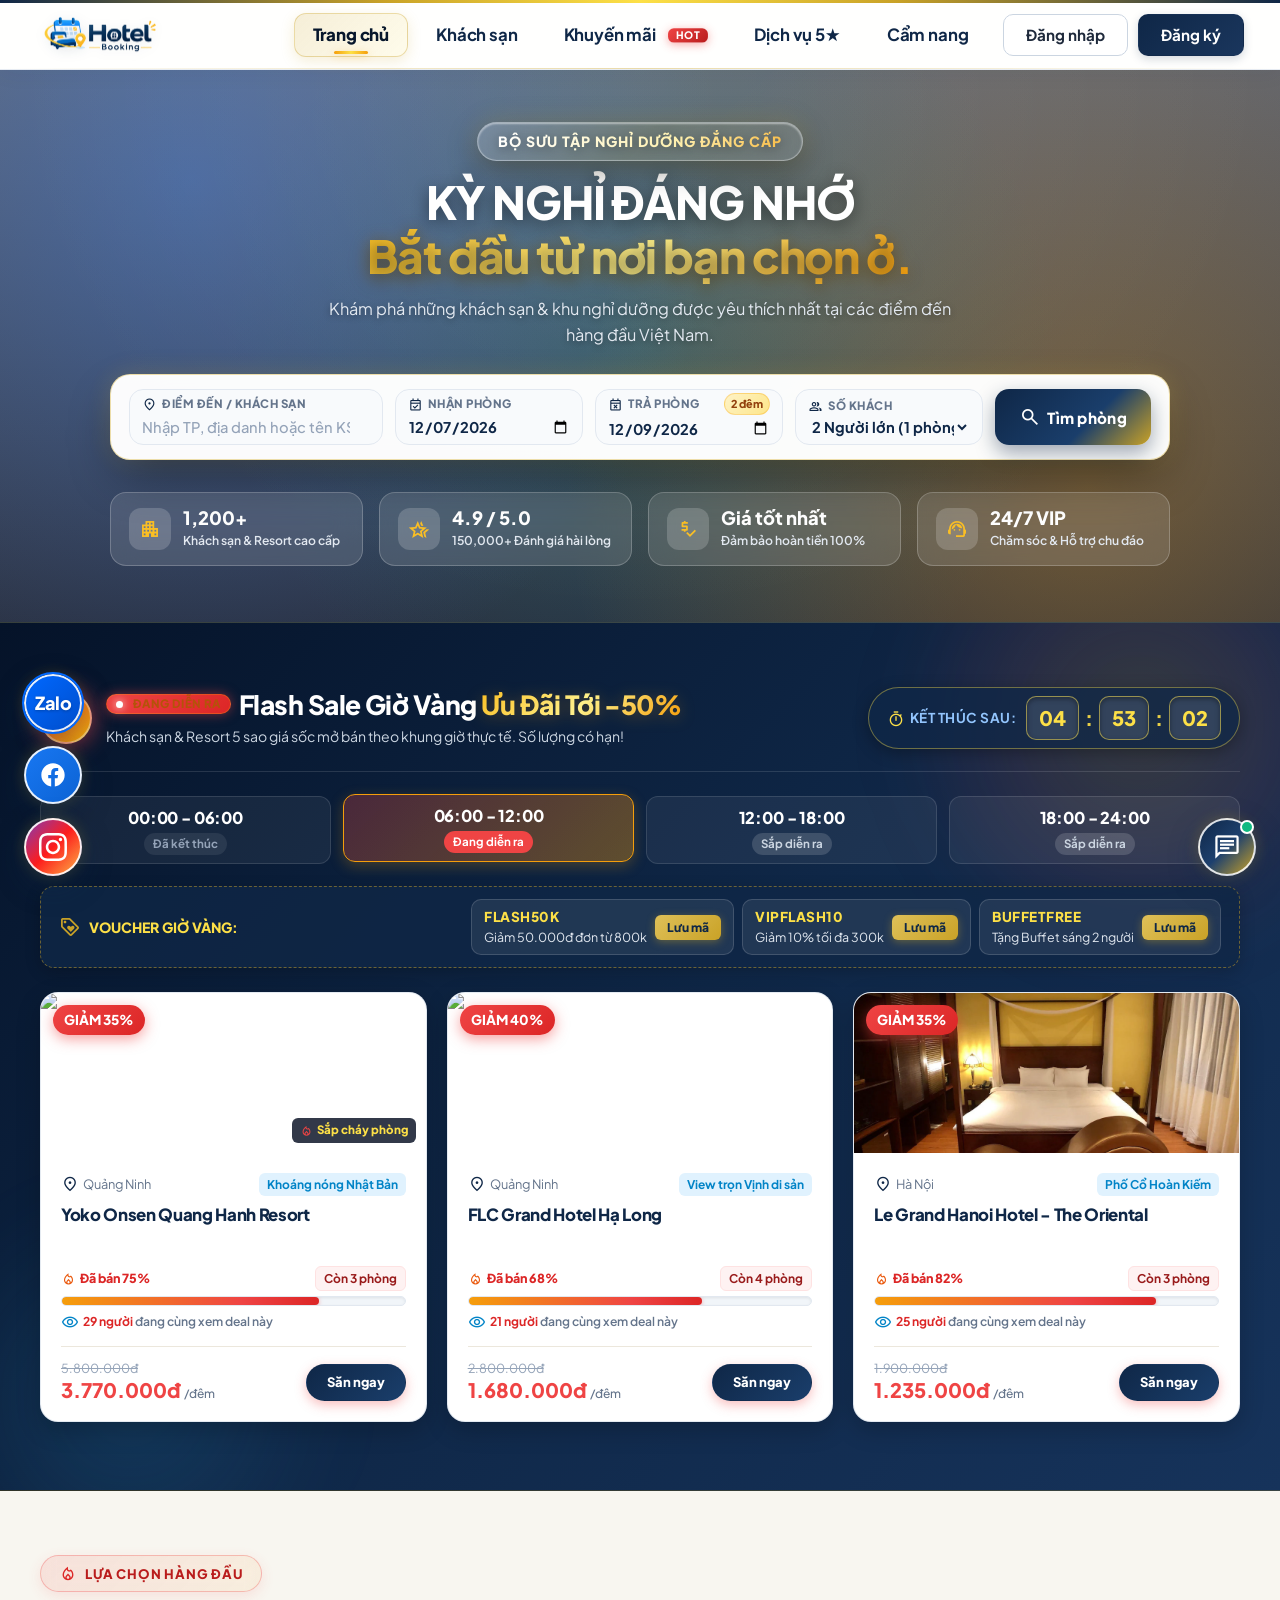
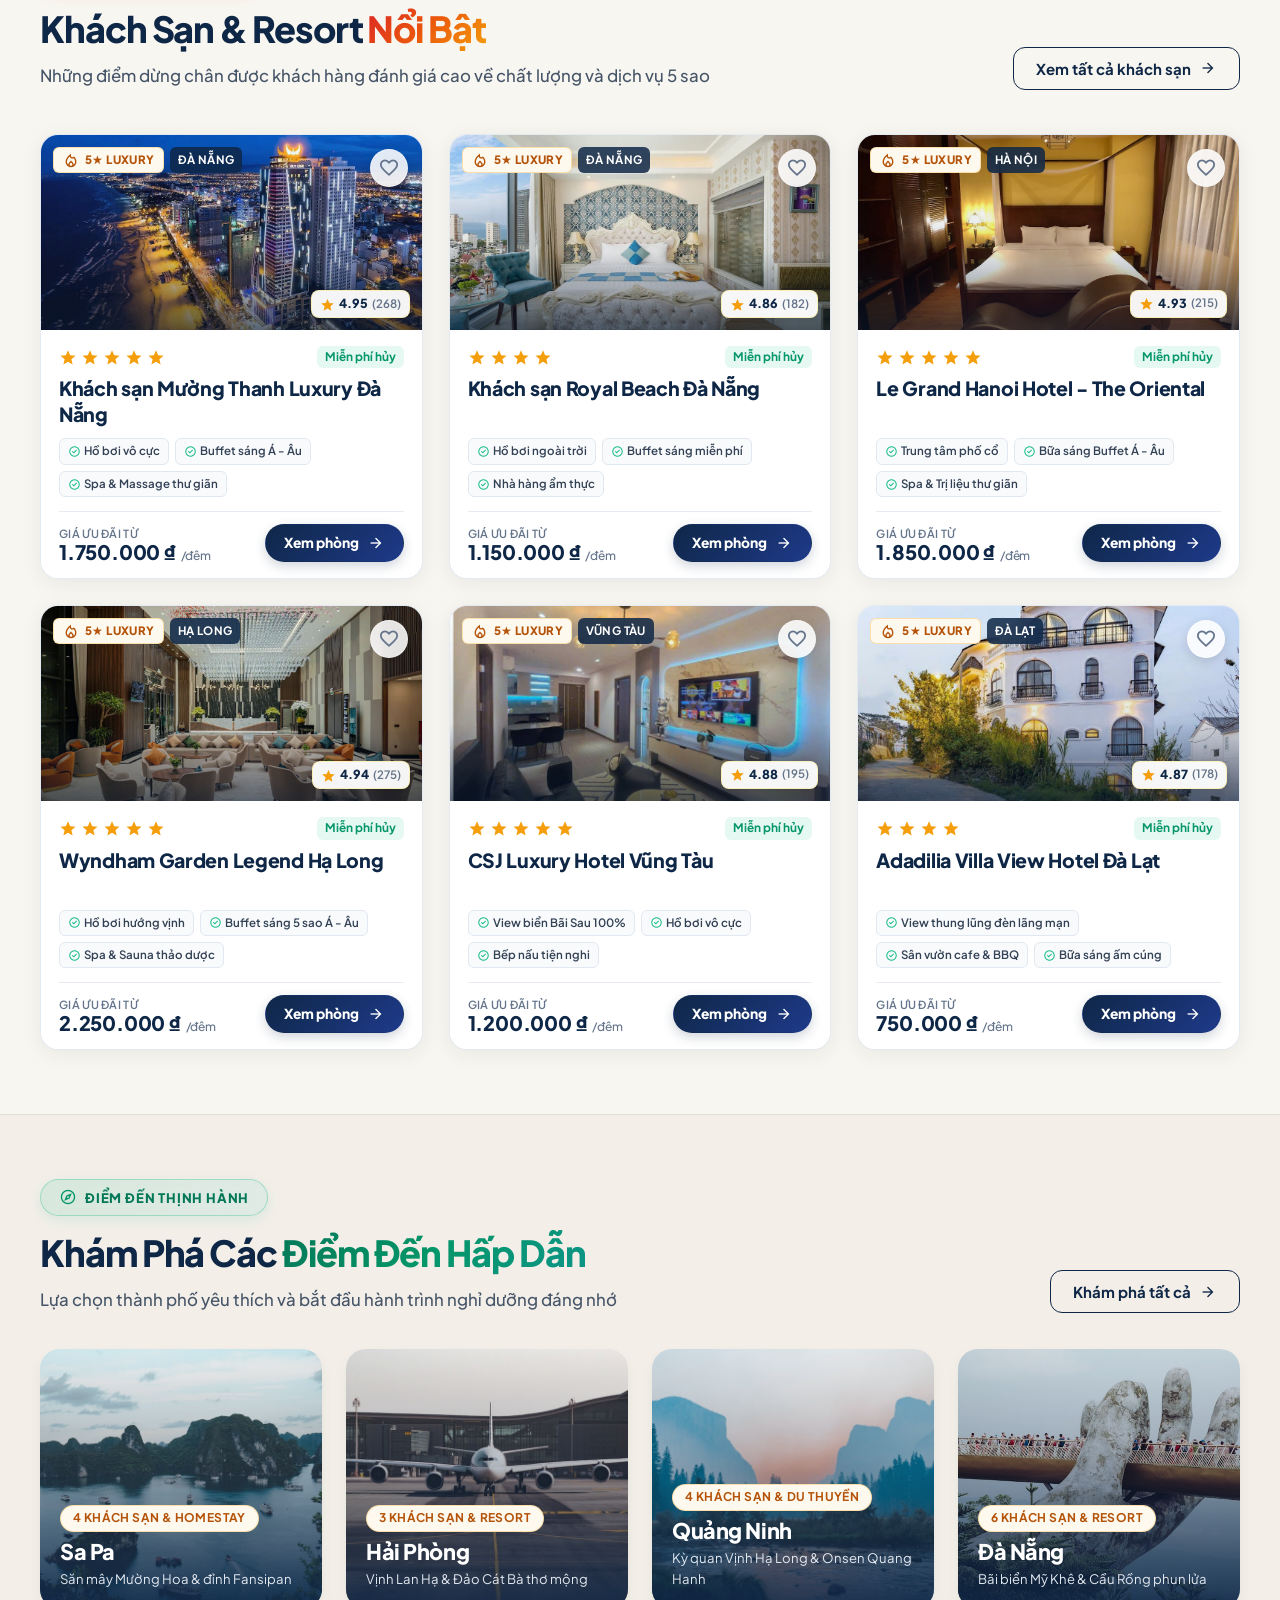
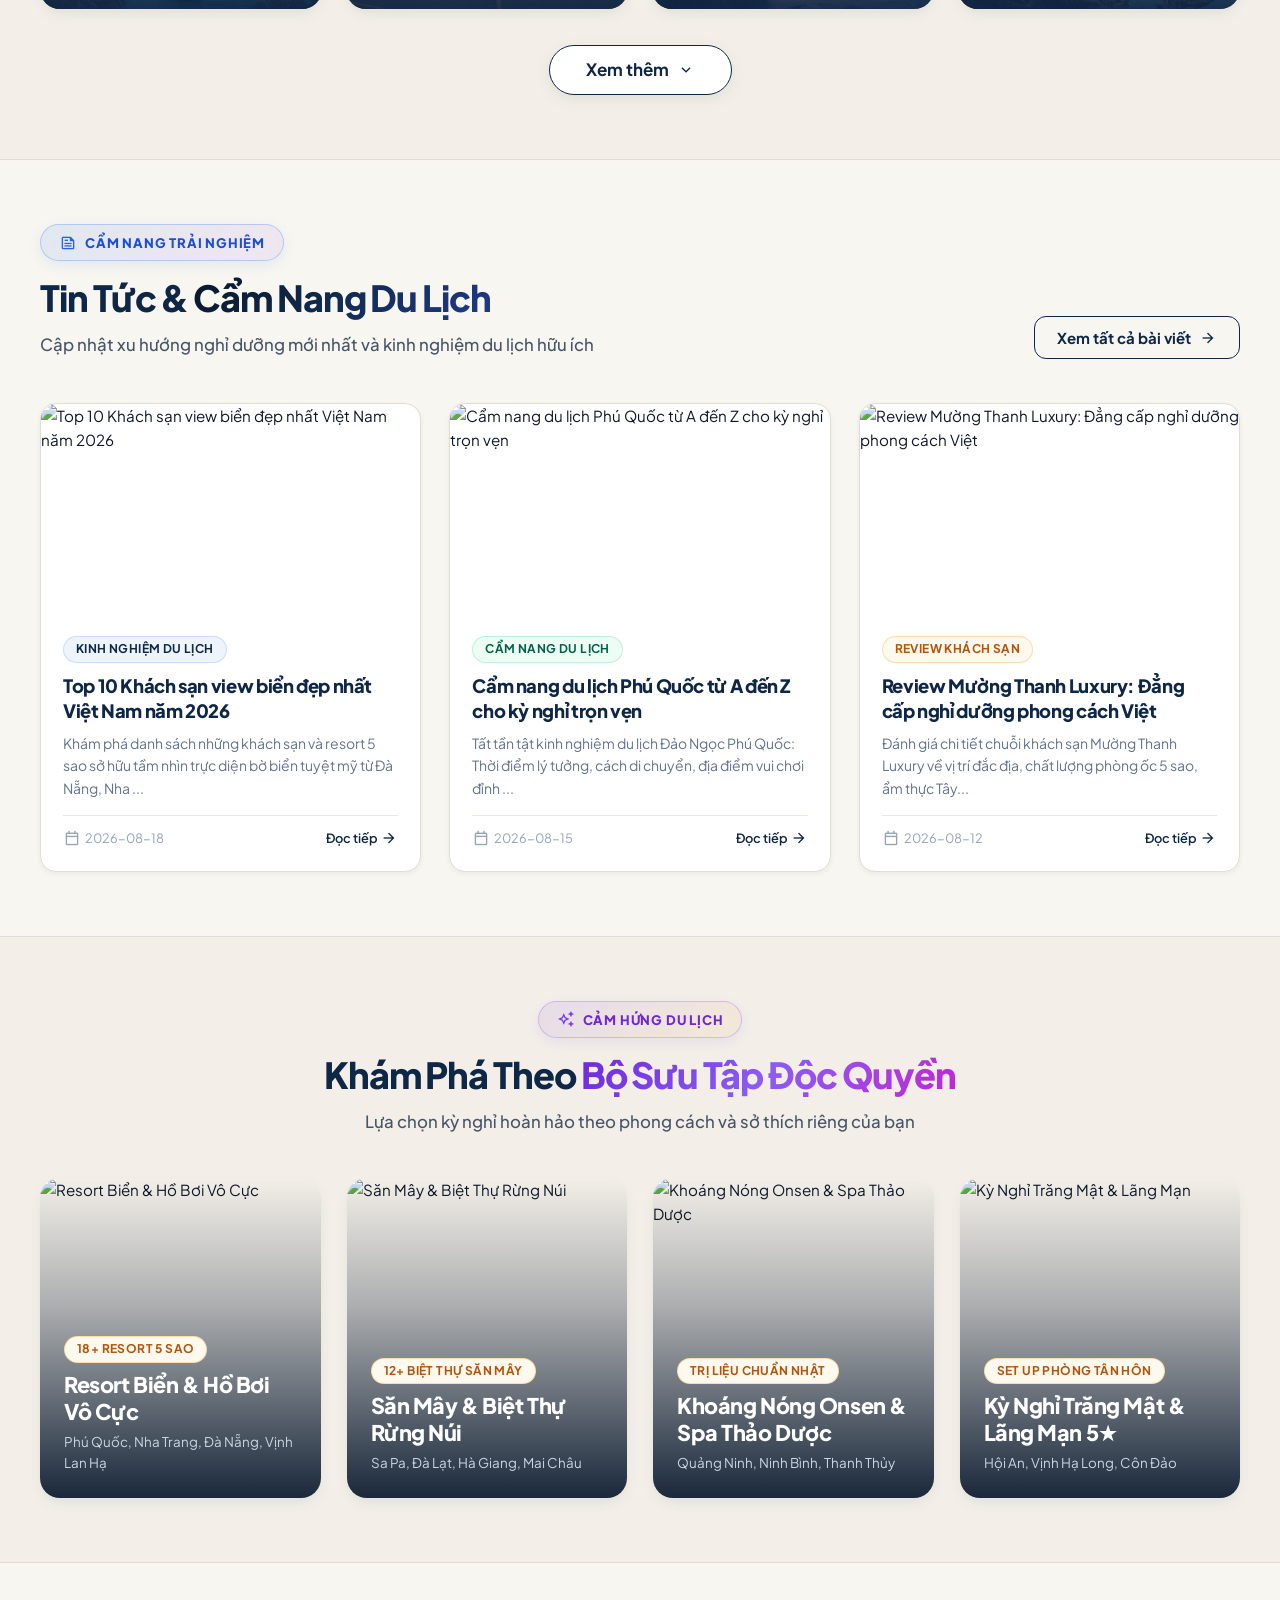
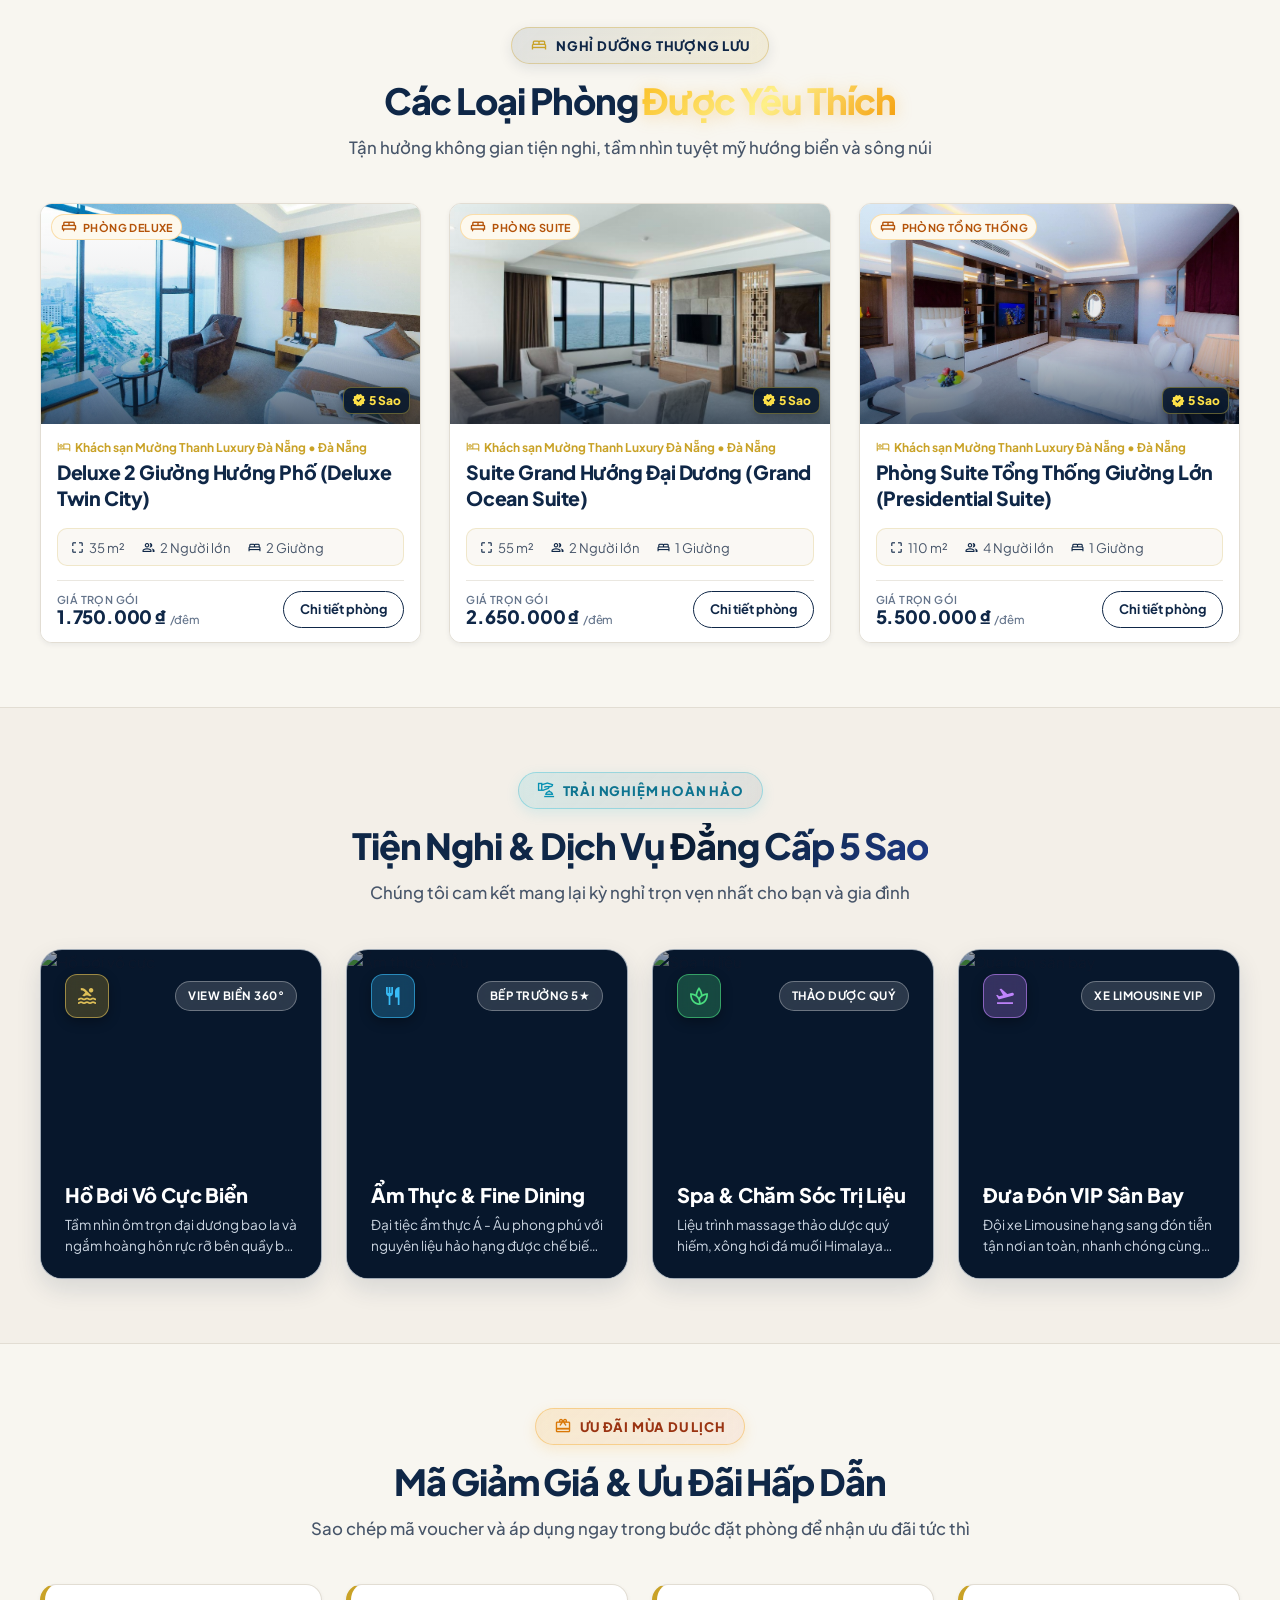
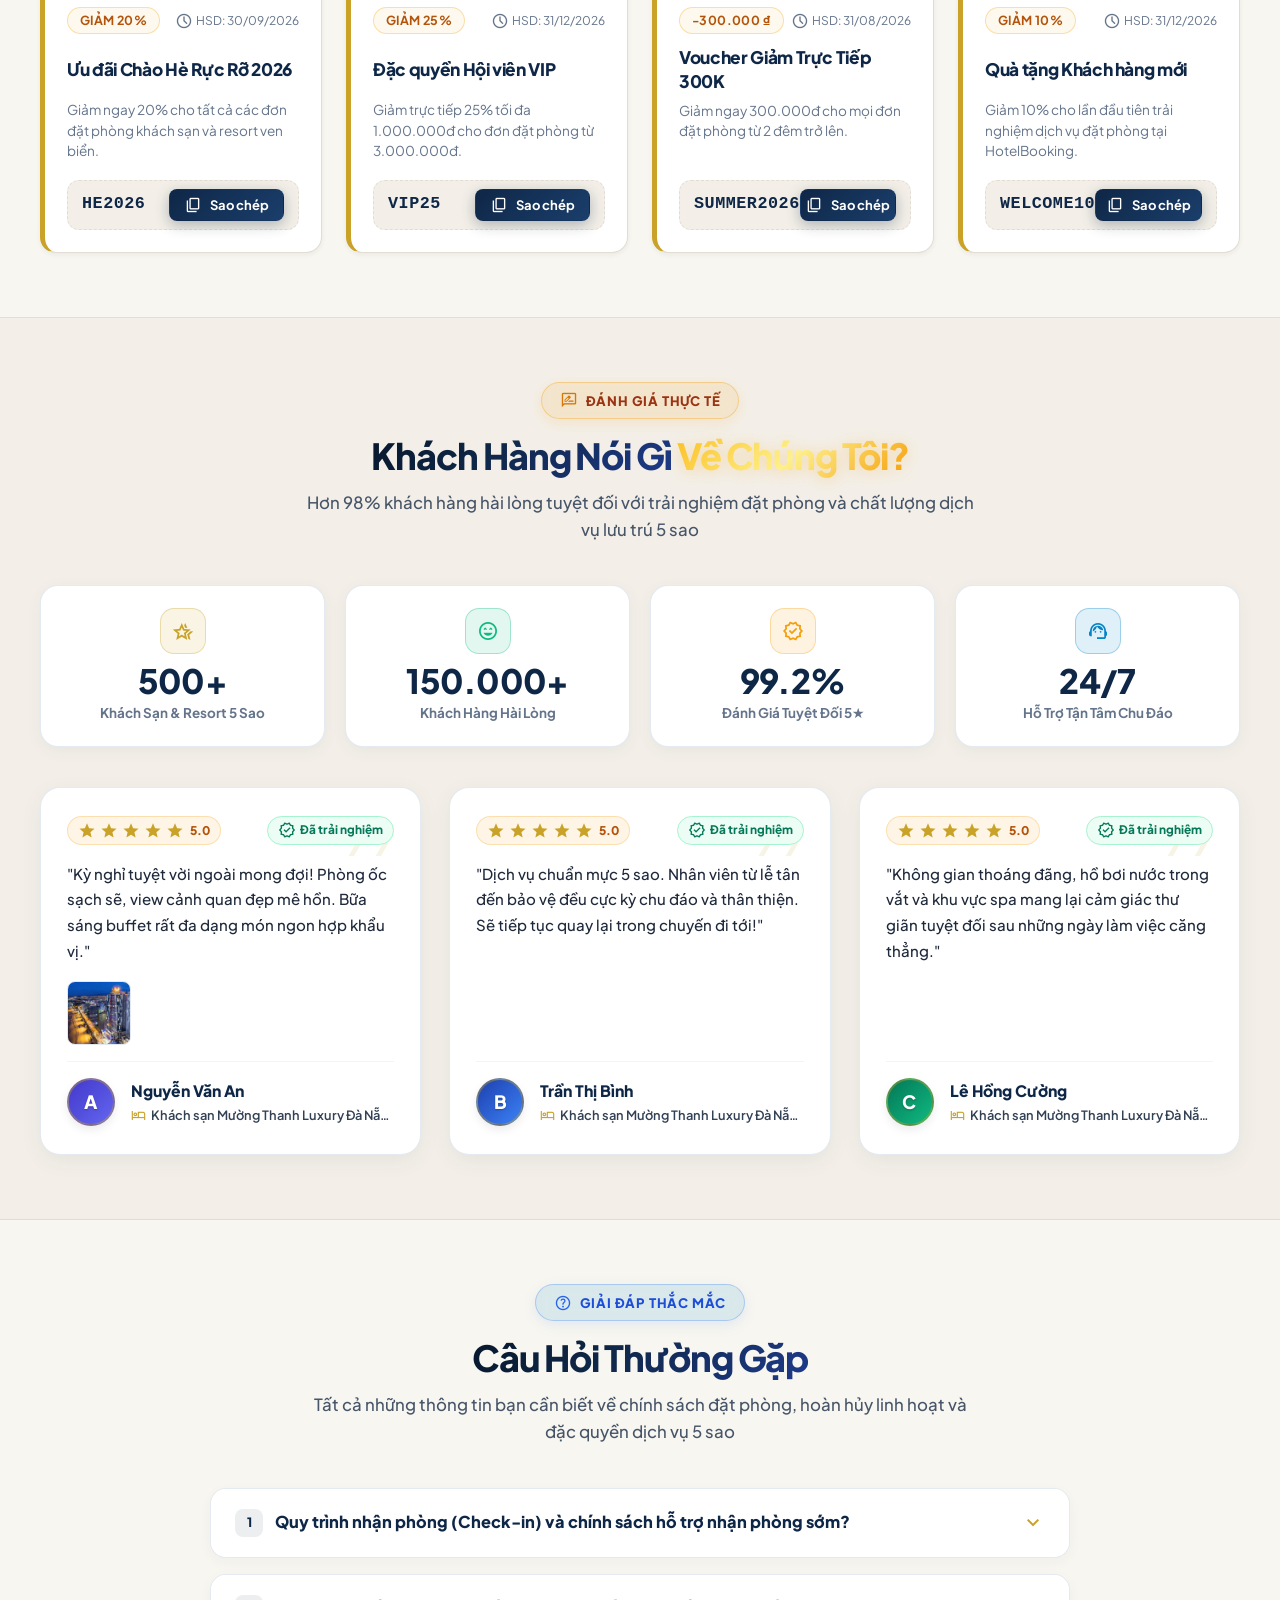
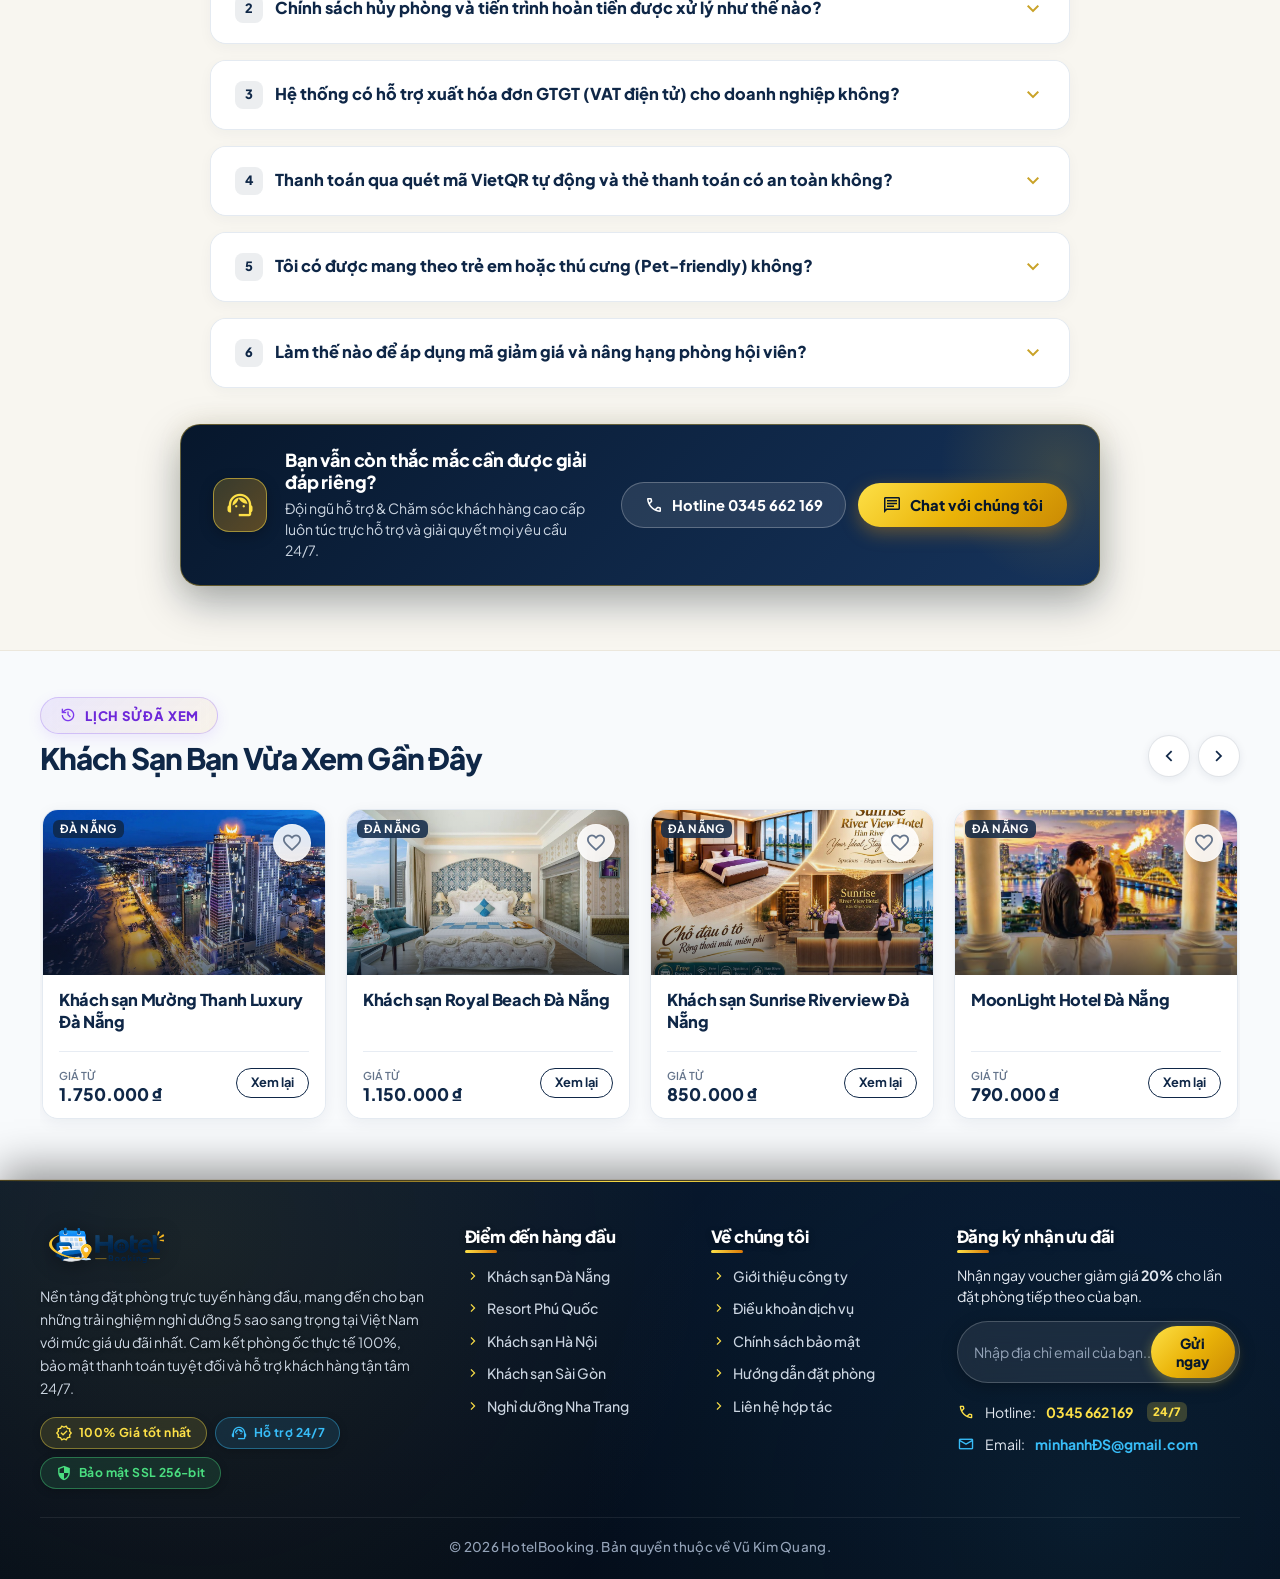
==== commit 9bcf4e8d: "Fix Flash Sale booking discount price flow and upgrade news font to Be Vietnam Pro" ====
--- a/index.html
+++ b/index.html
@@ -12,8 +12,7 @@
   <link rel="preconnect" href="https://fonts.googleapis.com">
   <link rel="preconnect" href="https://fonts.gstatic.com" crossorigin>
   <link href="https://fonts.googleapis.com/css2?family=Plus+Jakarta+Sans:wght@300;400;500;600;700;800&display=swap" rel="stylesheet">
-<link href="https://fonts.googleapis.com/css2?family=Playfair+Display:wght@400;500;600;700;800&display=swap" rel="stylesheet">
-<link href="https://fonts.googleapis.com/css2?family=Merriweather:wght@300;400;500;600;700;900&display=swap" rel="stylesheet">
+  <link href="https://fonts.googleapis.com/css2?family=Be+Vietnam+Pro:ital,wght@0,300;0,400;0,500;0,600;0,700;0,800;0,900;1,400;1,600&display=swap" rel="stylesheet">
   
   <!-- Main Stylesheets -->
   <link rel="stylesheet" href="css/style.css?v=17.0">
--- a/css/components.css
+++ b/css/components.css
@@ -943,7 +943,7 @@
 }
 
 .hero-title {
-  font-family: 'Plus Jakarta Sans', 'Playfair Display', serif;
+  font-family: 'Plus Jakarta Sans', 'Be Vietnam Pro', sans-serif;
   font-size: 2.85rem;
   font-weight: 800;
   line-height: 1.2;
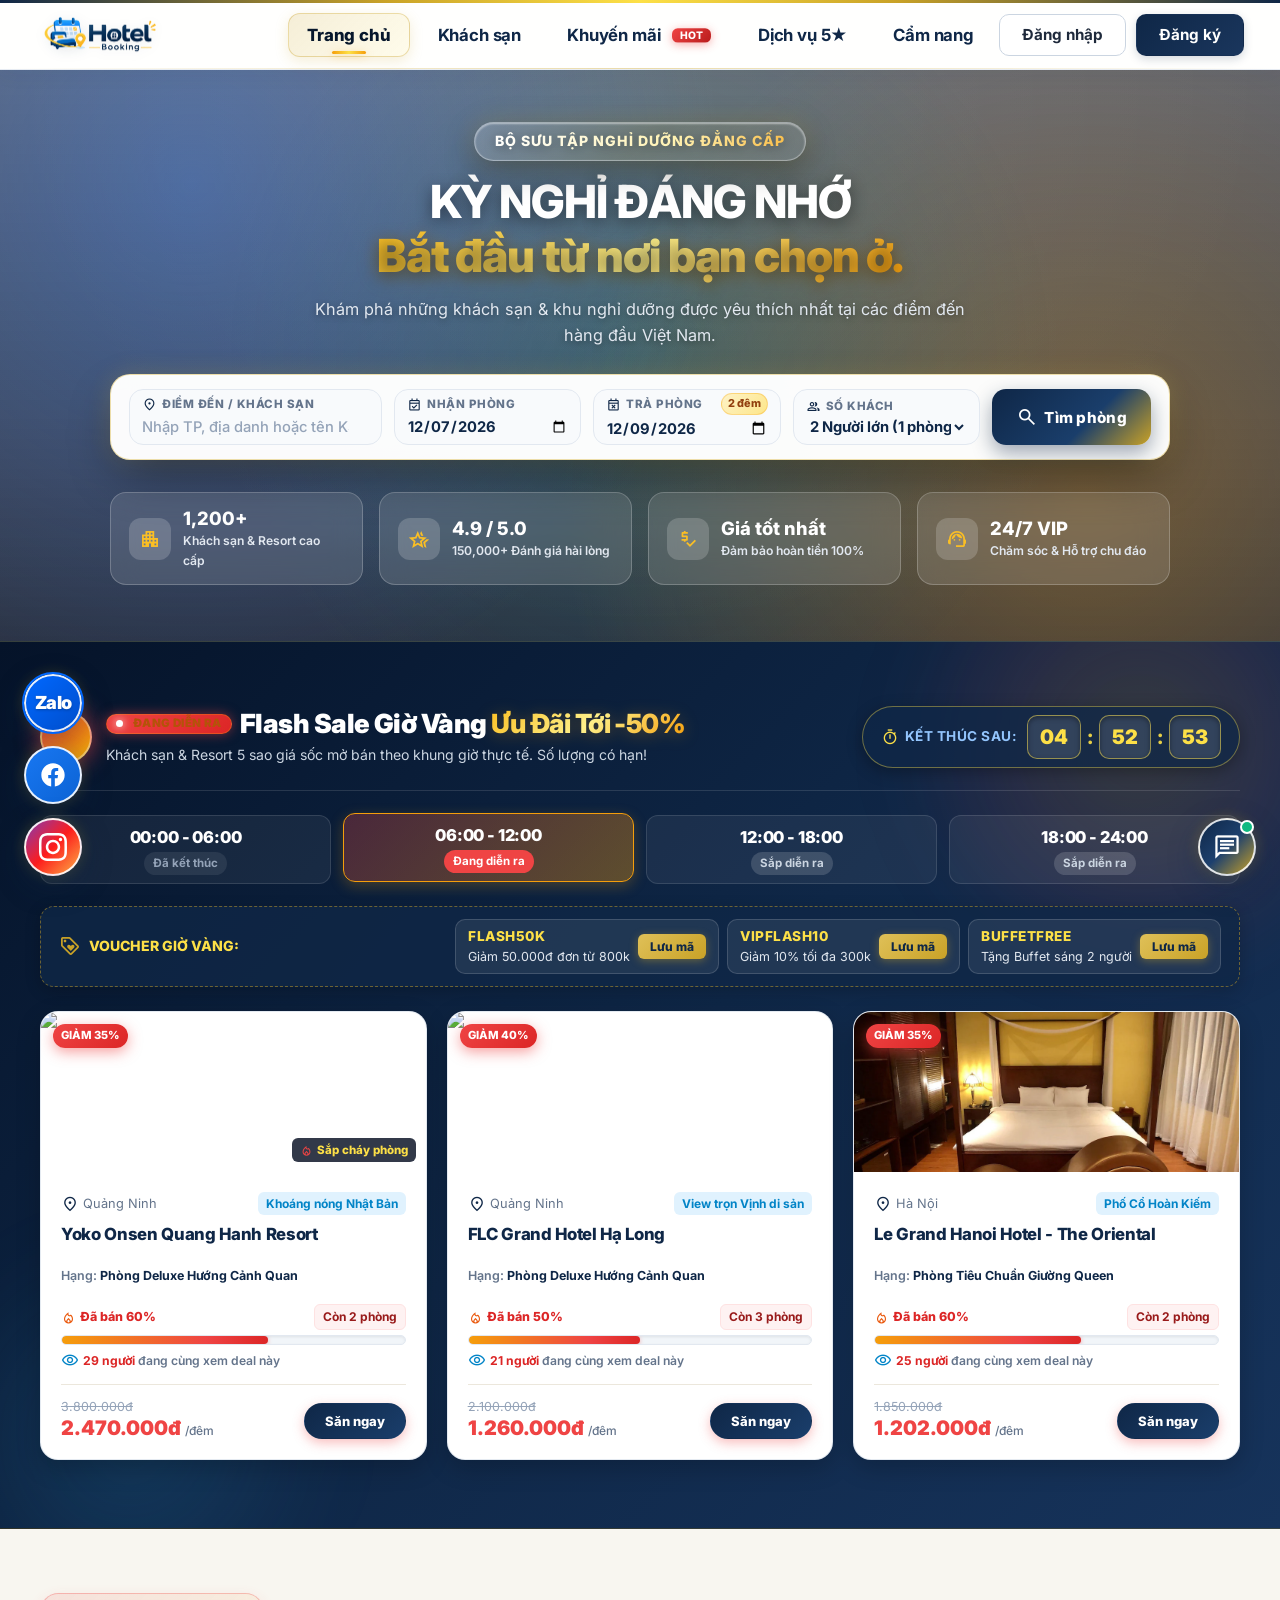
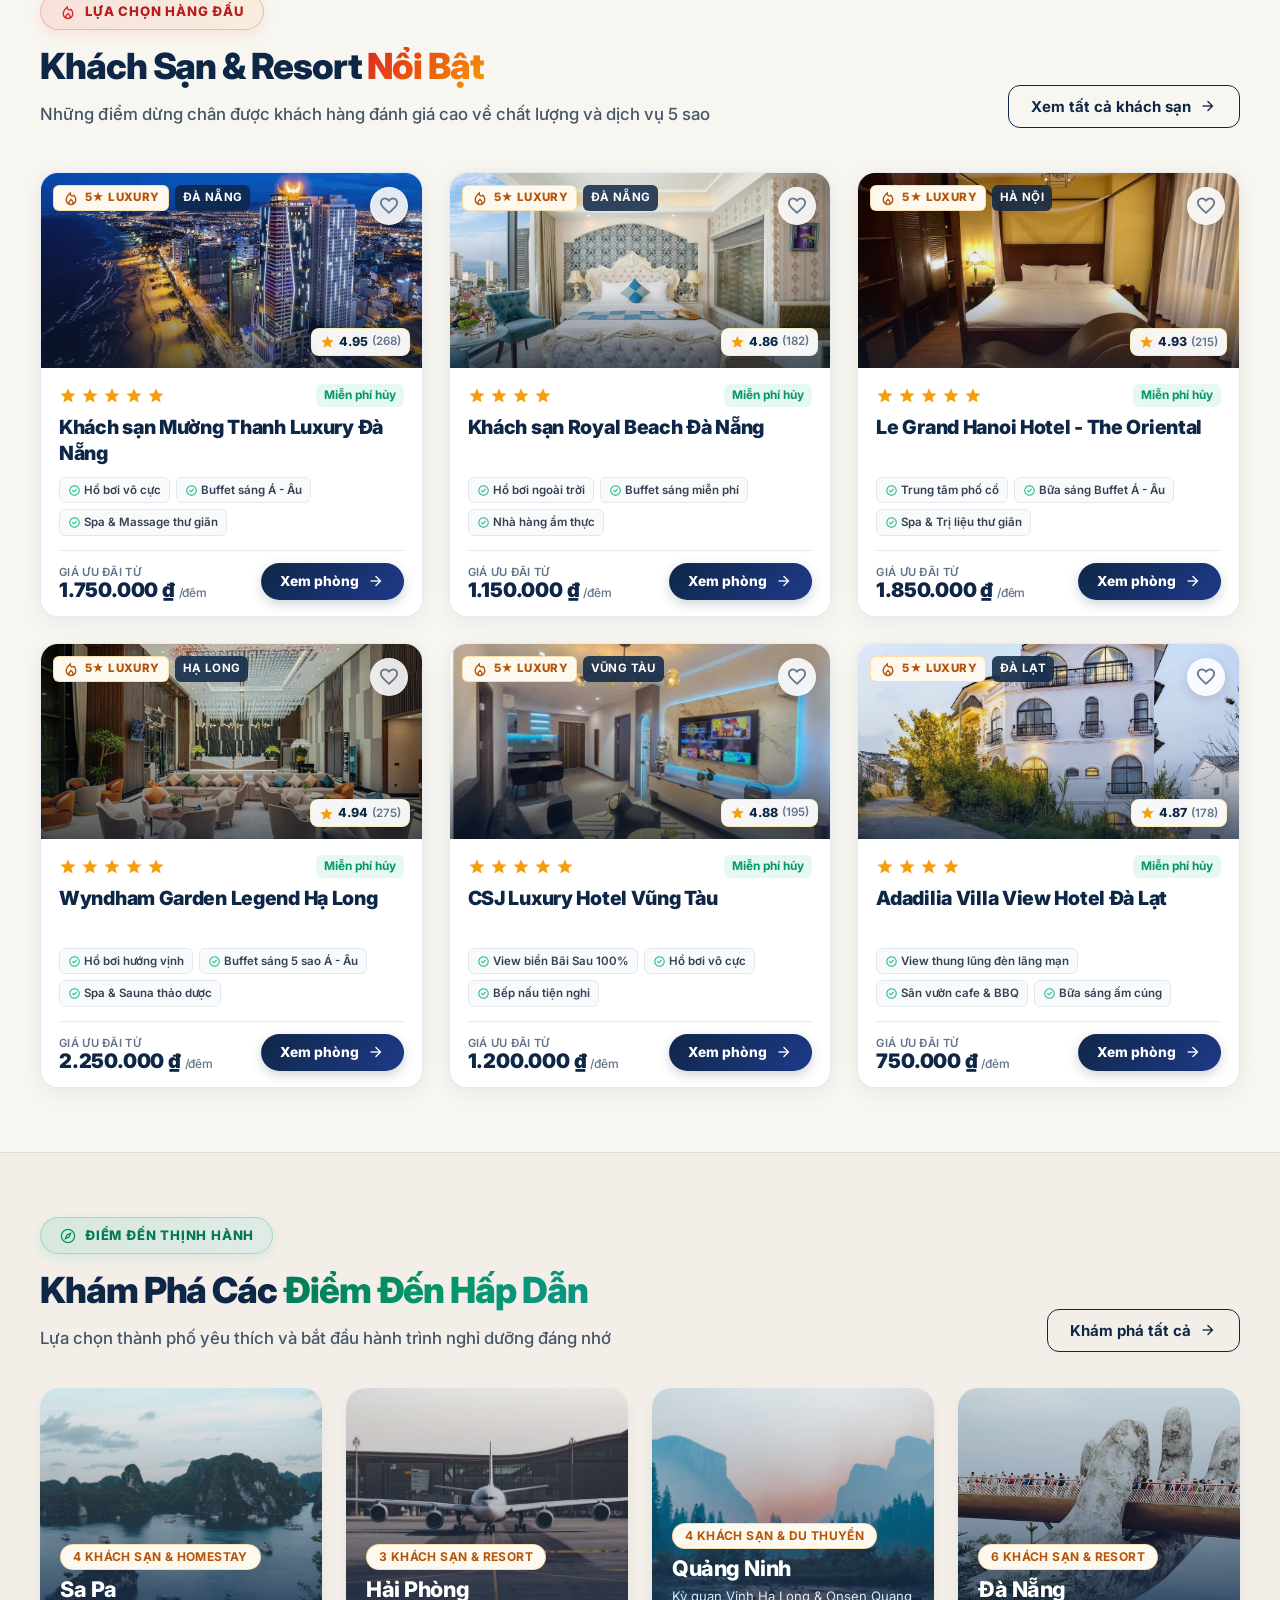
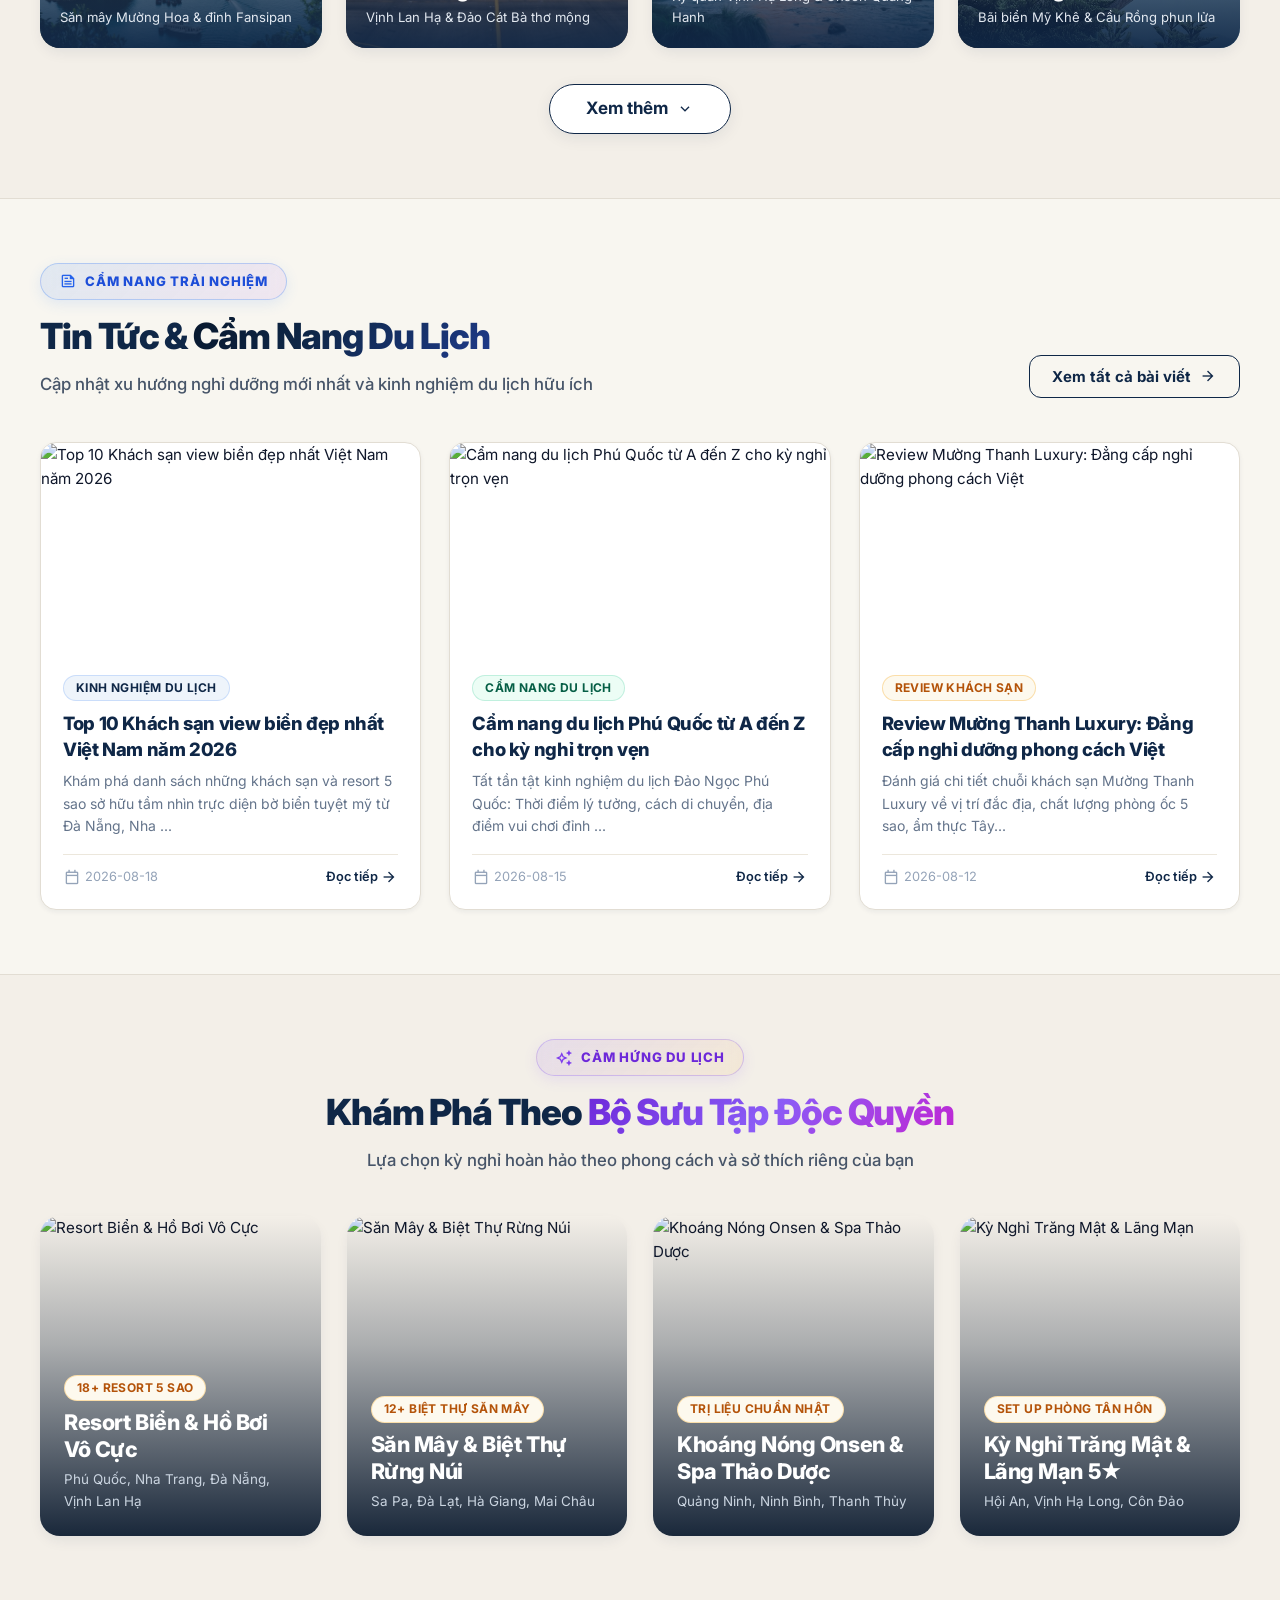
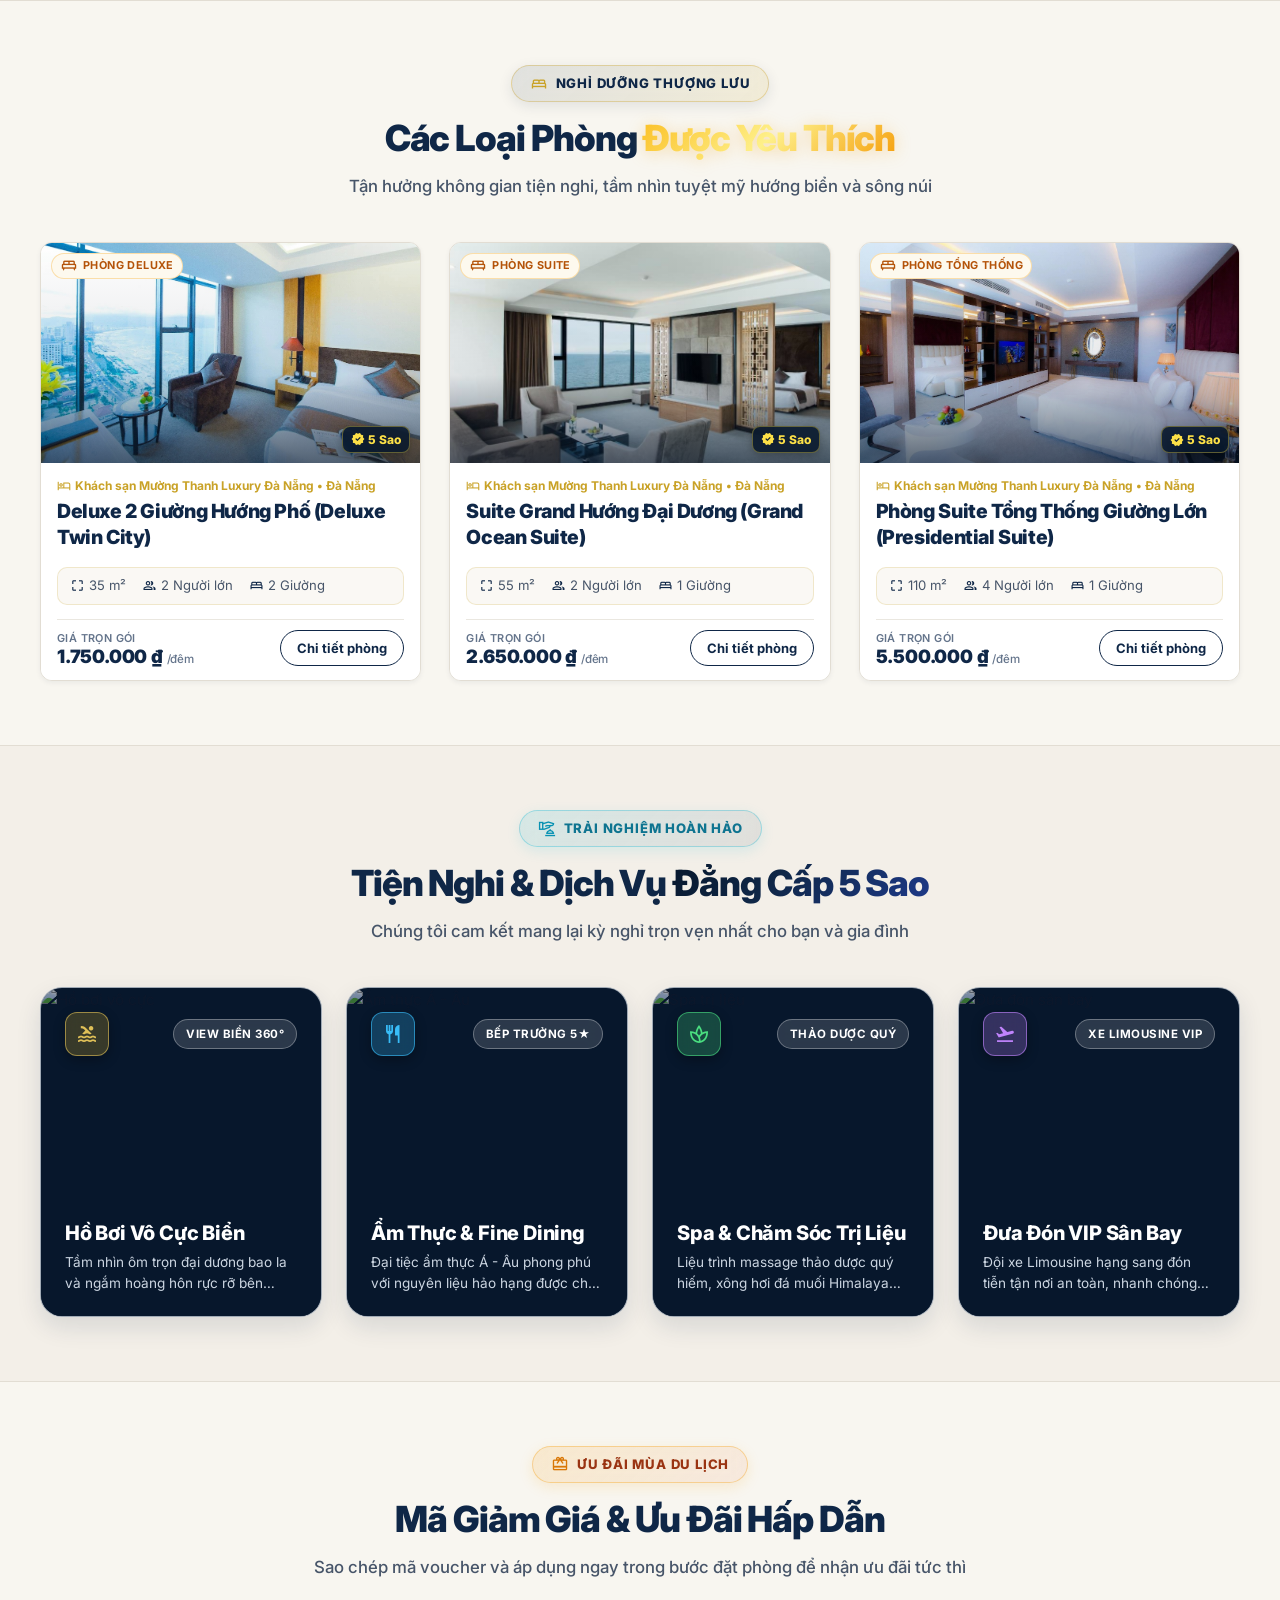
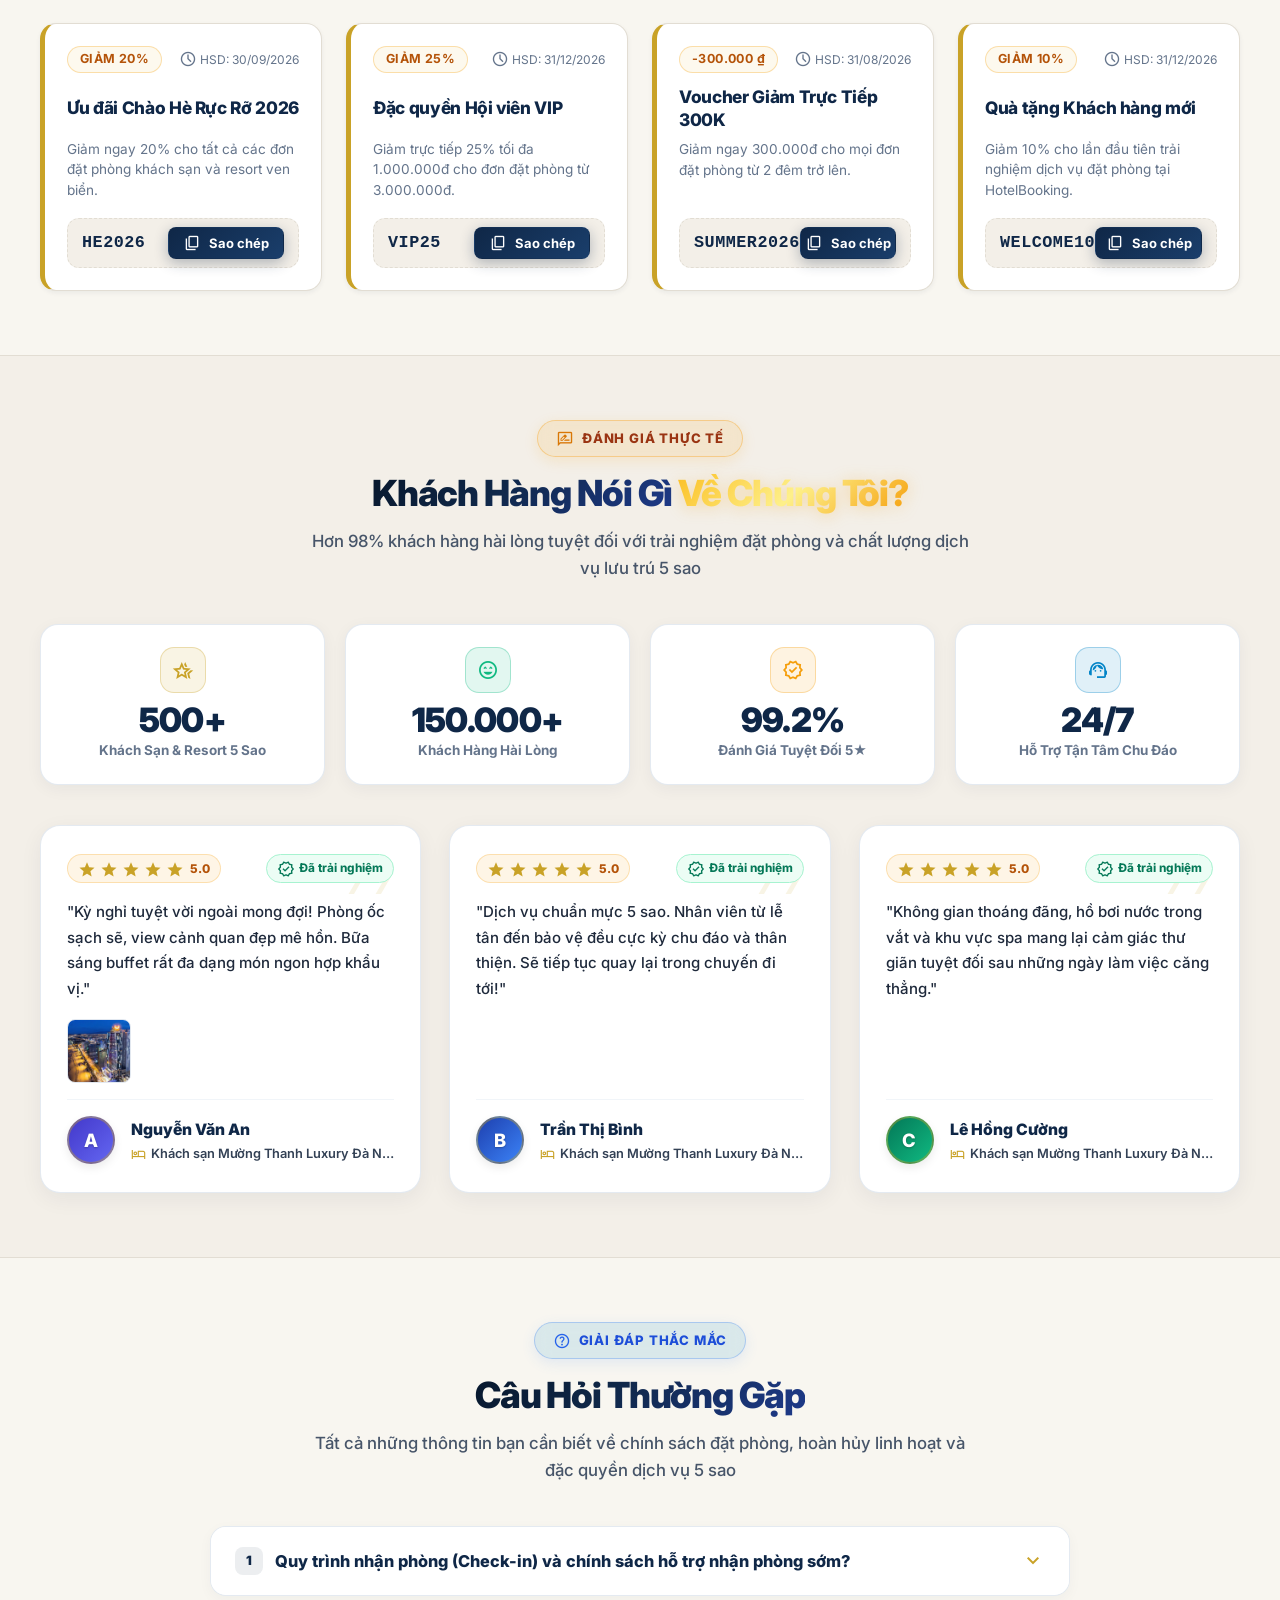
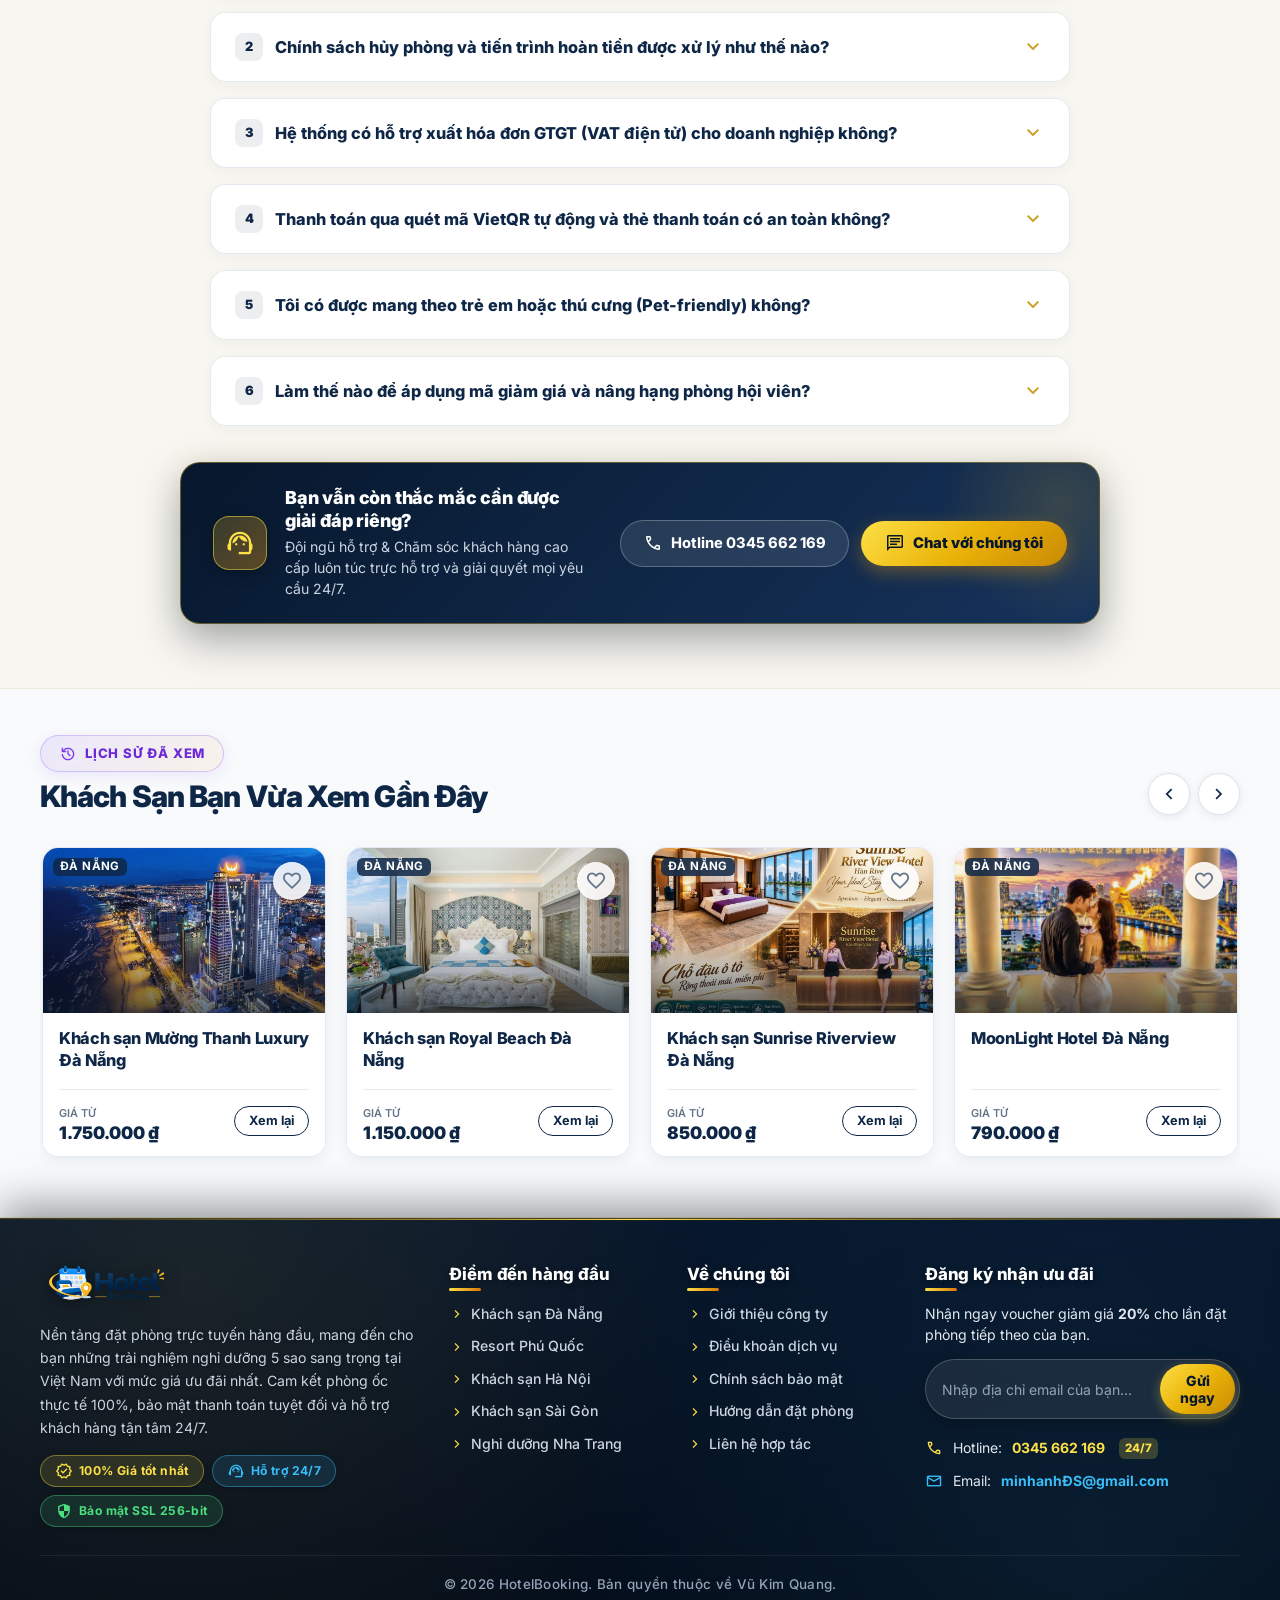
==== commit 9273c959: "Fix UTF-8 encoding corruption across all files" ====
--- a/index.html
+++ b/index.html
@@ -3,6 +3,7 @@
 <head>
   <meta charset="UTF-8">
   <meta name="viewport" content="width=device-width, initial-scale=1.0">
+  <meta name="description" content="HotelBooking - Đặt phòng khách sạn và trải nghiệm kỳ nghỉ dễ dàng.">
   <title>HotelBooking - Đặt phòng và trải nghiệm khách sạn đẳng cấp</title>
   
   <!-- Google Material Symbols Outlined & Material Icons -->
@@ -11,13 +12,21 @@
   <!-- Google Fonts -->
   <link rel="preconnect" href="https://fonts.googleapis.com">
   <link rel="preconnect" href="https://fonts.gstatic.com" crossorigin>
-  <link href="https://fonts.googleapis.com/css2?family=Plus+Jakarta+Sans:wght@300;400;500;600;700;800&display=swap" rel="stylesheet">
-  <link href="https://fonts.googleapis.com/css2?family=Be+Vietnam+Pro:ital,wght@0,300;0,400;0,500;0,600;0,700;0,800;0,900;1,400;1,600&display=swap" rel="stylesheet">
+  
+  <link href="https://fonts.googleapis.com/css2?family=Inter:wght@300;400;500;600;700;800;900&display=swap" rel="stylesheet">
   
   <!-- Main Stylesheets -->
   <link rel="stylesheet" href="css/style.css?v=17.0">
   <link rel="stylesheet" href="css/components.css?v=17.0">
   <link rel="stylesheet" href="css/responsive.css?v=17.0">
+
+  <!-- Firebase App (the core Firebase SDK) -->
+  <script src="https://www.gstatic.com/firebasejs/9.23.0/firebase-app-compat.js"></script>
+  <!-- Firebase Auth -->
+  <script src="https://www.gstatic.com/firebasejs/9.23.0/firebase-auth-compat.js"></script>
+  <!-- Firebase Firestore -->
+  <script src="https://www.gstatic.com/firebasejs/9.23.0/firebase-firestore-compat.js"></script>
+
 </head>
 <body>
   <header class="site-header" id="site-header">
@@ -190,7 +199,7 @@
     <!-- ==========================================================================
          2.3. FLASH SALE GIỜ VÀNG ĐỘC QUYỀN (THỜI GIAN THỰC)
          ========================================================================== -->
-    <section class="section flash-sale-section" id="promotions-section" data-section-title="Flash Sale">
+    <section class="section flash-sale-section" id="flash-sale-section" data-section-title="Flash Sale">
       <div class="container">
         <div class="flash-sale-container">
           
@@ -198,7 +207,7 @@
           <div class="flash-sale-header">
             <div class="flash-title-group">
               <div class="flash-icon-pulse">
-                <span class="material-symbols-outlined icon-md">bolt</span>
+                
               </div>
               <div>
                 <div class="d-flex align-center gap-2" style="margin-bottom: 4px;">
@@ -947,6 +956,7 @@
   <script src="js/data/seed-data.js"></script>
   <script src="js/data/firebase-config.js"></script>
   <script src="js/data/db.js"></script>
+  <script src="js/data/seeder.js"></script>
   <script src="js/auth/auth.js"></script>
   <script src="js/utils/animations.js"></script>
   <script src="js/home/flash-sale.js?v=1.4"></script>
--- a/css/style.css
+++ b/css/style.css
@@ -97,7 +97,7 @@
 }
 
 body {
-  font-family: 'Plus Jakarta Sans', -apple-system, BlinkMacSystemFont, 'Segoe UI', Roboto, sans-serif;
+  font-family: 'Inter', -apple-system, BlinkMacSystemFont, 'Segoe UI', Roboto, sans-serif;
   background-color: var(--bg-body);
   color: var(--text-main);
   line-height: 1.6;
@@ -662,7 +662,7 @@
 
 .nav-link {
   position: relative;
-  font-family: 'Plus Jakarta Sans', -apple-system, BlinkMacSystemFont, sans-serif;
+  font-family: 'Inter', -apple-system, BlinkMacSystemFont, sans-serif;
   font-size: 1.05rem;
   font-weight: 700;
   color: #0F2747;
--- a/css/components.css
+++ b/css/components.css
@@ -900,7 +900,7 @@
 
 /* Hiệu ứng chữ ánh kim chuyển động & khoảng cách ký tự vừa vặn, sắc nét */
 .hero-luxury-tag-text {
-  font-family: 'Plus Jakarta Sans', sans-serif;
+  font-family: 'Inter', sans-serif;
   font-size: 0.88rem;
   font-weight: 800;
   letter-spacing: 1px;
@@ -943,7 +943,7 @@
 }
 
 .hero-title {
-  font-family: 'Plus Jakarta Sans', 'Be Vietnam Pro', sans-serif;
+  font-family: 'Inter', 'Inter', sans-serif;
   font-size: 2.85rem;
   font-weight: 800;
   line-height: 1.2;
@@ -1943,7 +1943,7 @@
   bottom: 24px;
   right: 24px;
   z-index: 9999;
-  font-family: 'Plus Jakarta Sans', sans-serif;
+  font-family: 'Inter', sans-serif;
 }
 
 .chatbox-trigger-btn {
@@ -2297,7 +2297,7 @@
   display: flex;
   flex-direction: column;
   gap: 14px;
-  font-family: 'Plus Jakarta Sans', sans-serif;
+  font-family: 'Inter', sans-serif;
 }
 
 .social-float-btn {
@@ -2335,7 +2335,7 @@
 }
 
 .zalo-custom-icon {
-  font-family: 'Plus Jakarta Sans', -apple-system, BlinkMacSystemFont, 'Segoe UI', Roboto, sans-serif;
+  font-family: 'Inter', -apple-system, BlinkMacSystemFont, 'Segoe UI', Roboto, sans-serif;
   font-weight: 900;
   font-size: 18px;
   color: #ffffff;
@@ -2595,7 +2595,7 @@
   border: 1.5px solid rgba(253, 224, 71, 0.5);
   padding: 5px 12px;
   border-radius: 10px;
-  font-family: 'Plus Jakarta Sans', monospace;
+  font-family: 'Inter', monospace;
   font-size: 1.25rem;
   font-weight: 900;
   color: #FDE047;
@@ -2839,9 +2839,9 @@
   left: 12px;
   background: linear-gradient(135deg, #ef4444 0%, #dc2626 100%);
   color: #ffffff;
-  font-weight: 900;
-  font-size: 0.85rem;
-  padding: 4px 11px;
+  font-weight: 800;
+  font-size: 0.7rem;
+  padding: 3px 8px;
   border-radius: 9999px;
   box-shadow: 0 4px 14px rgba(239, 68, 68, 0.5);
   animation: floatBadge 3s infinite ease-in-out;
@@ -3330,7 +3330,7 @@
 }
 
 .metric-number {
-  font-family: 'Plus Jakarta Sans', sans-serif;
+  font-family: 'Inter', sans-serif;
   font-size: 2.1rem;
   font-weight: 900;
   color: #0F2747;
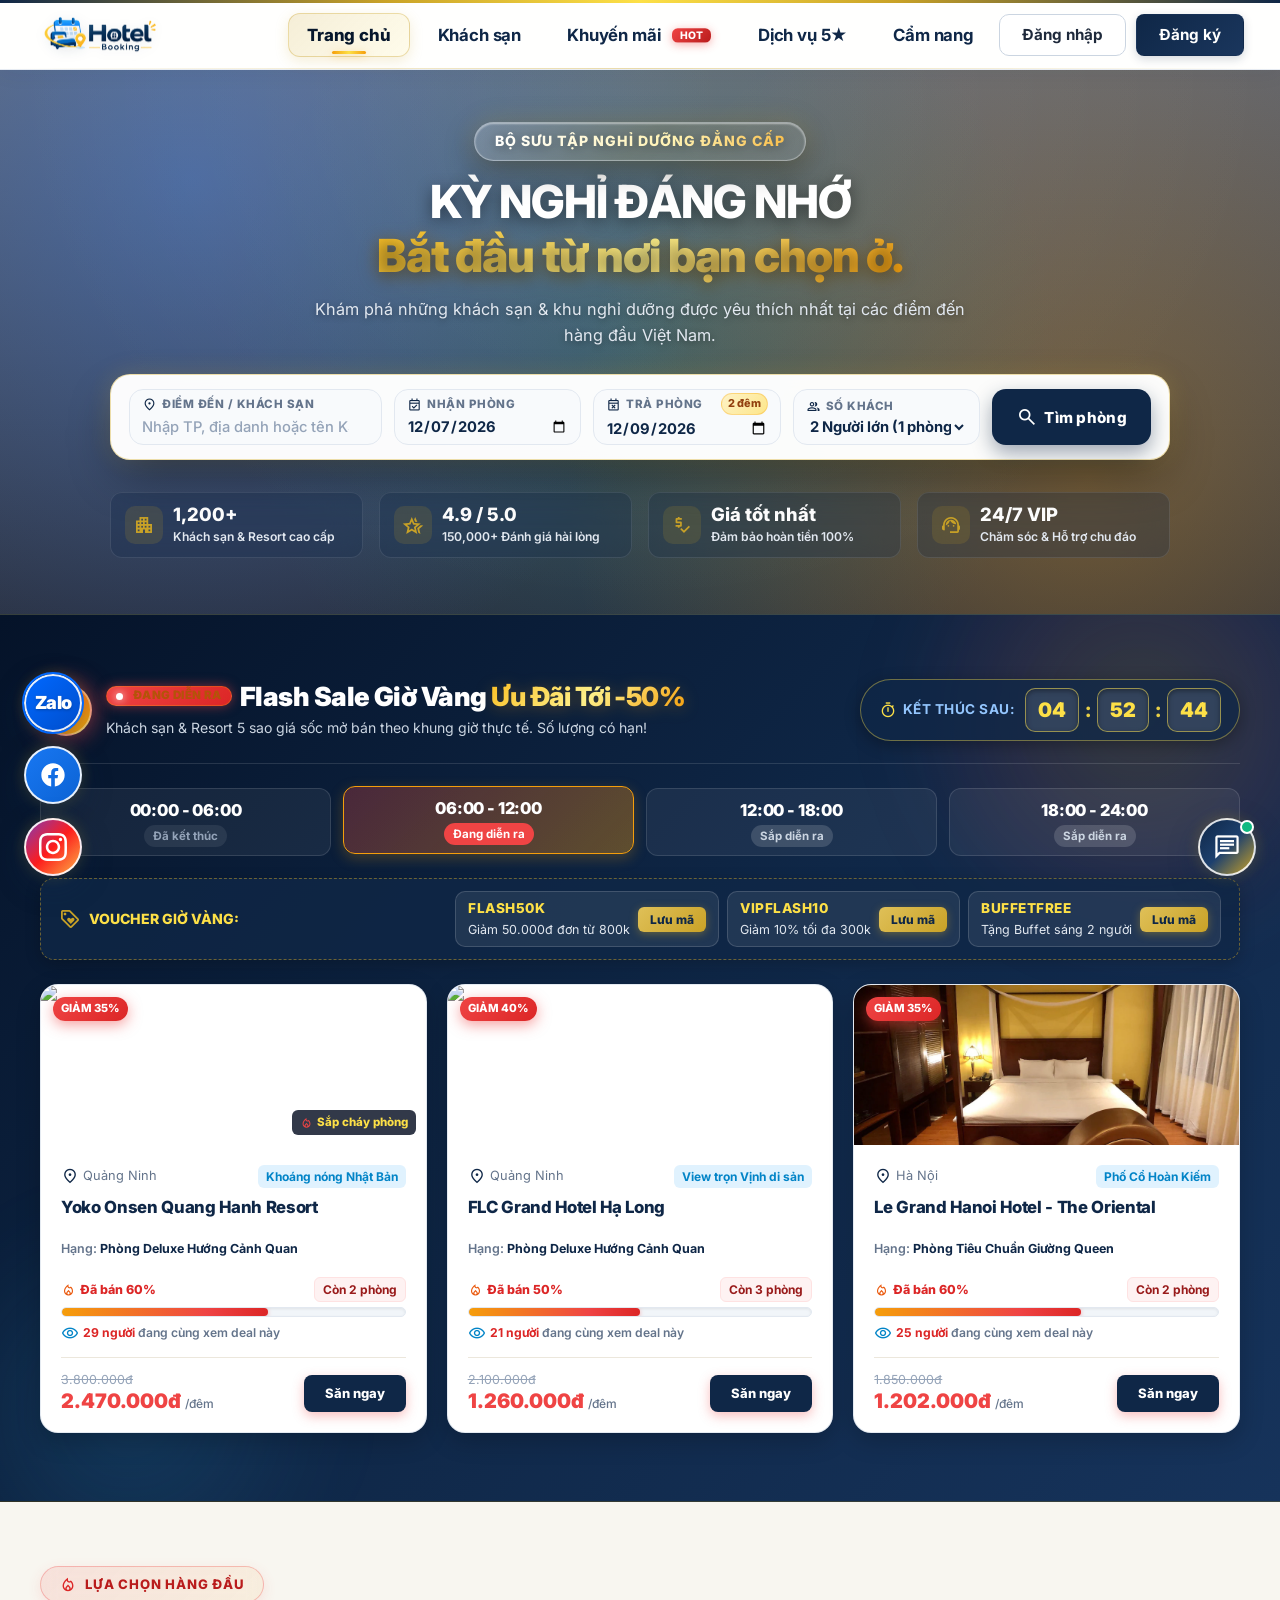
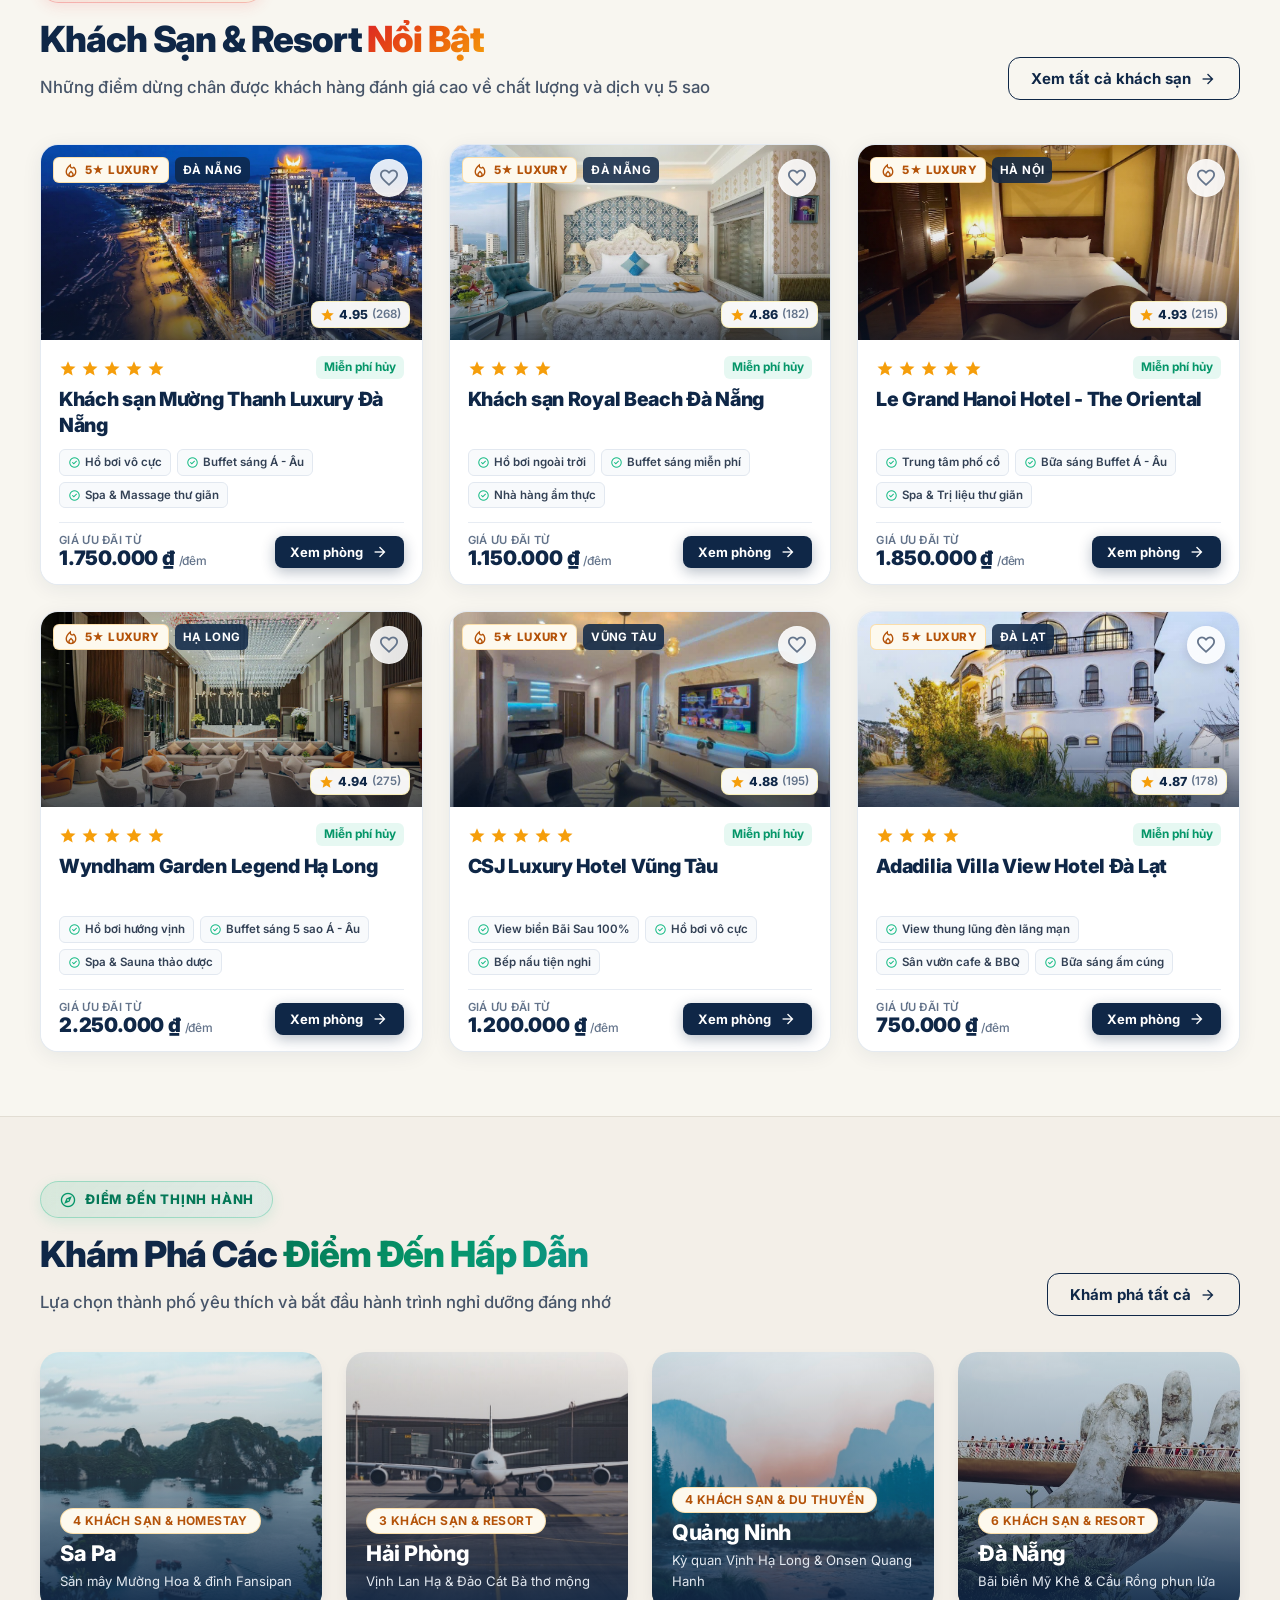
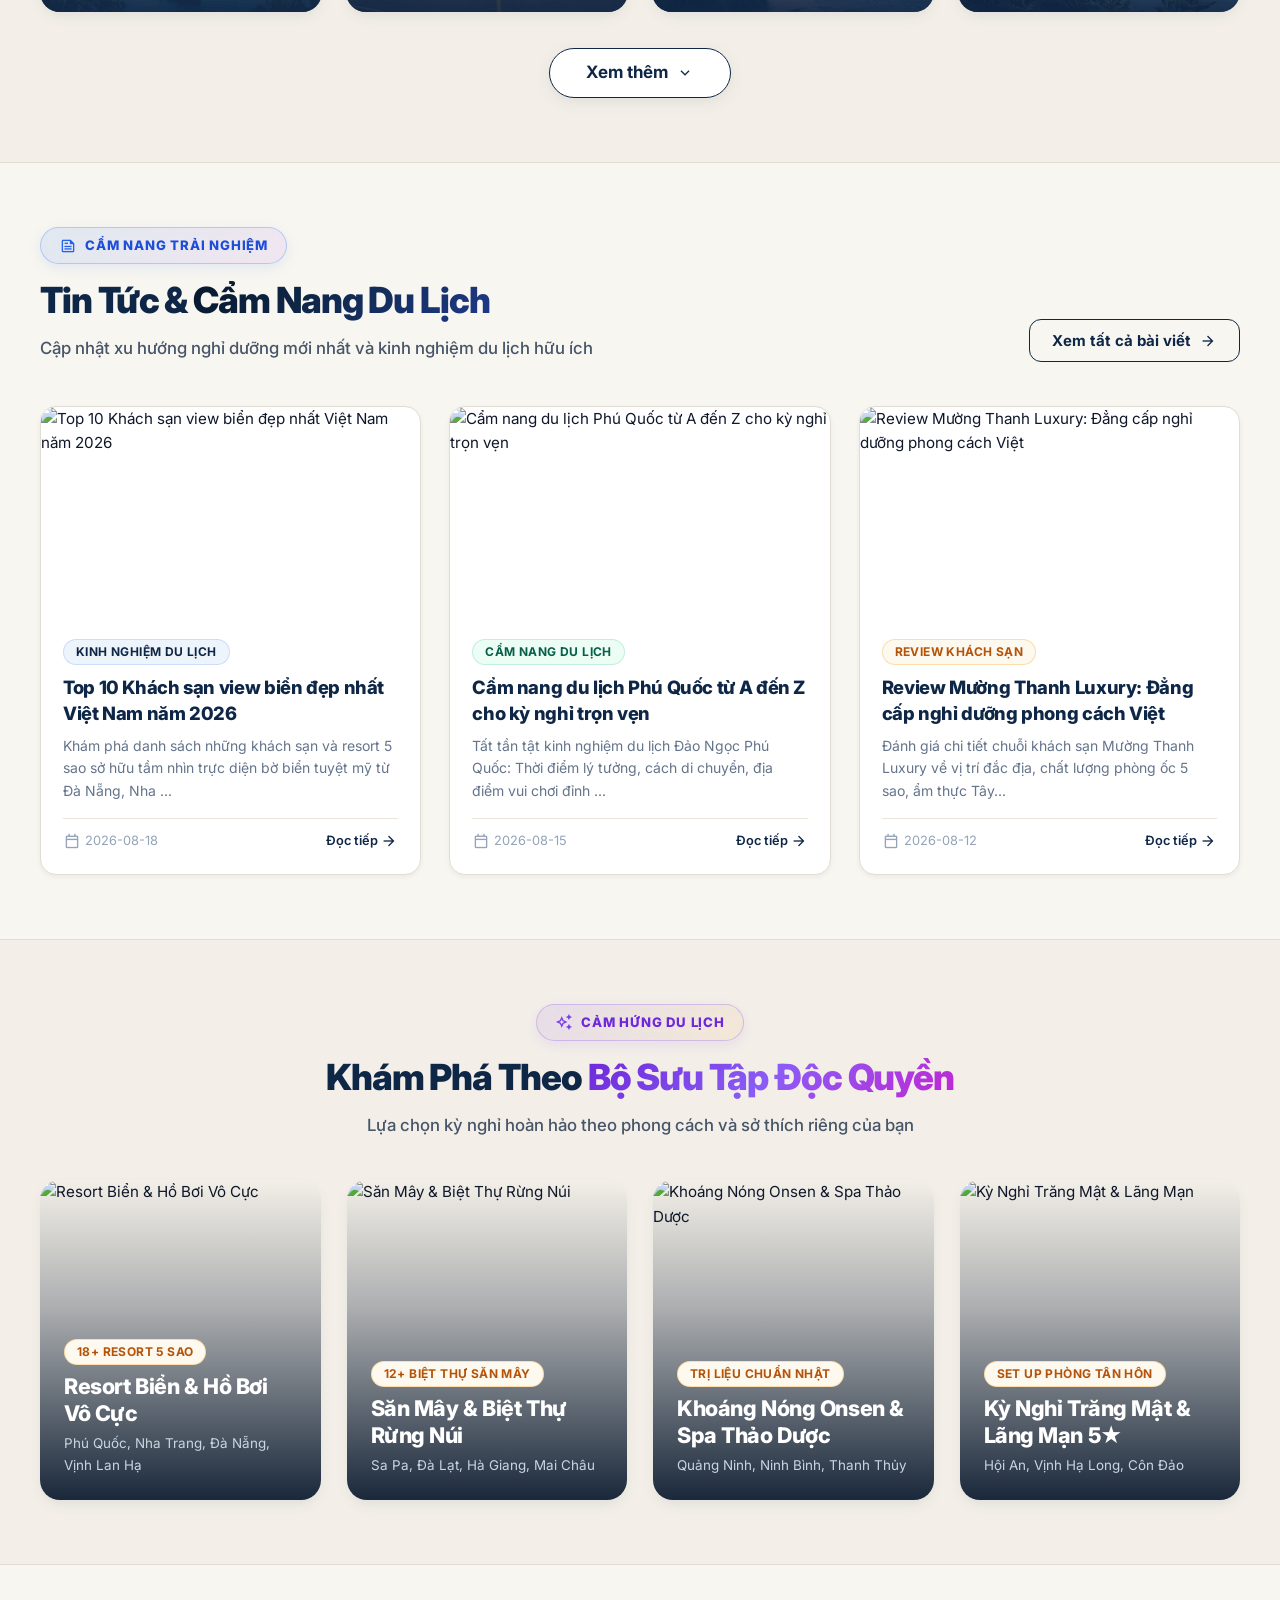
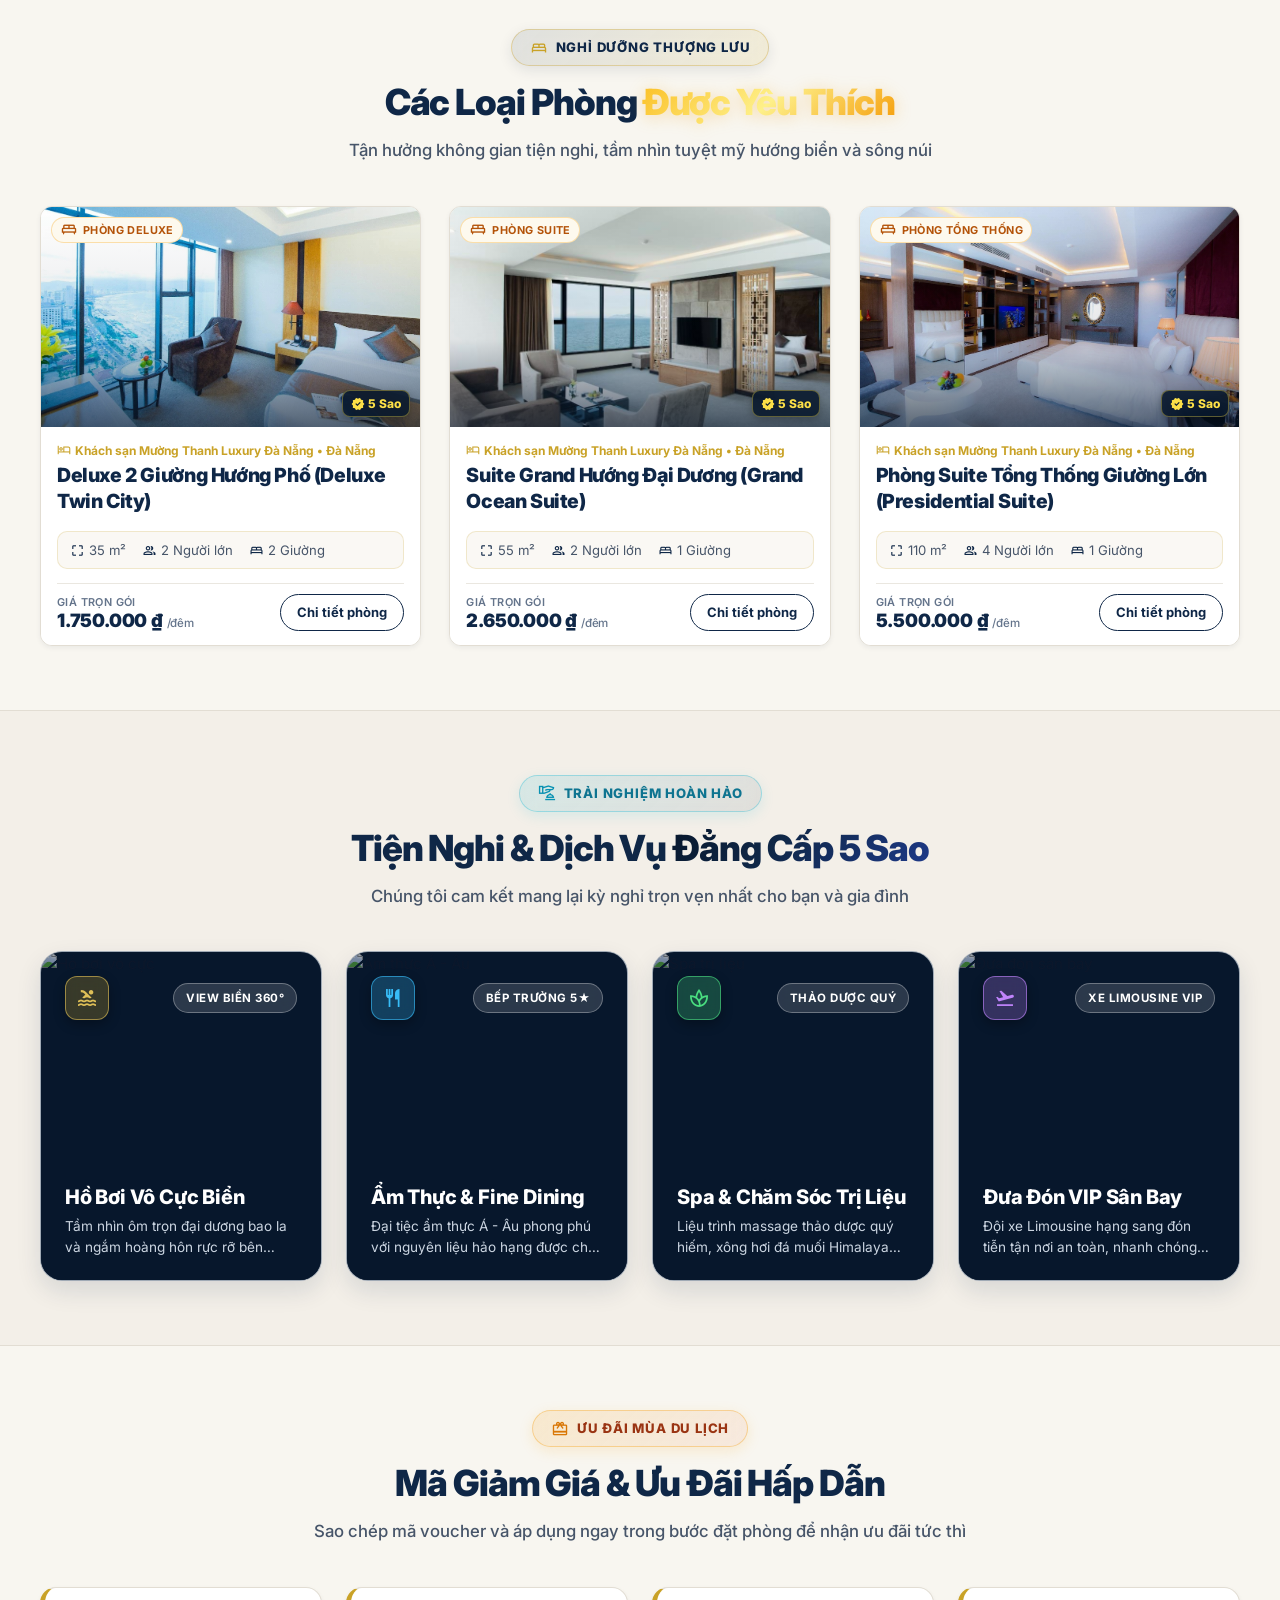
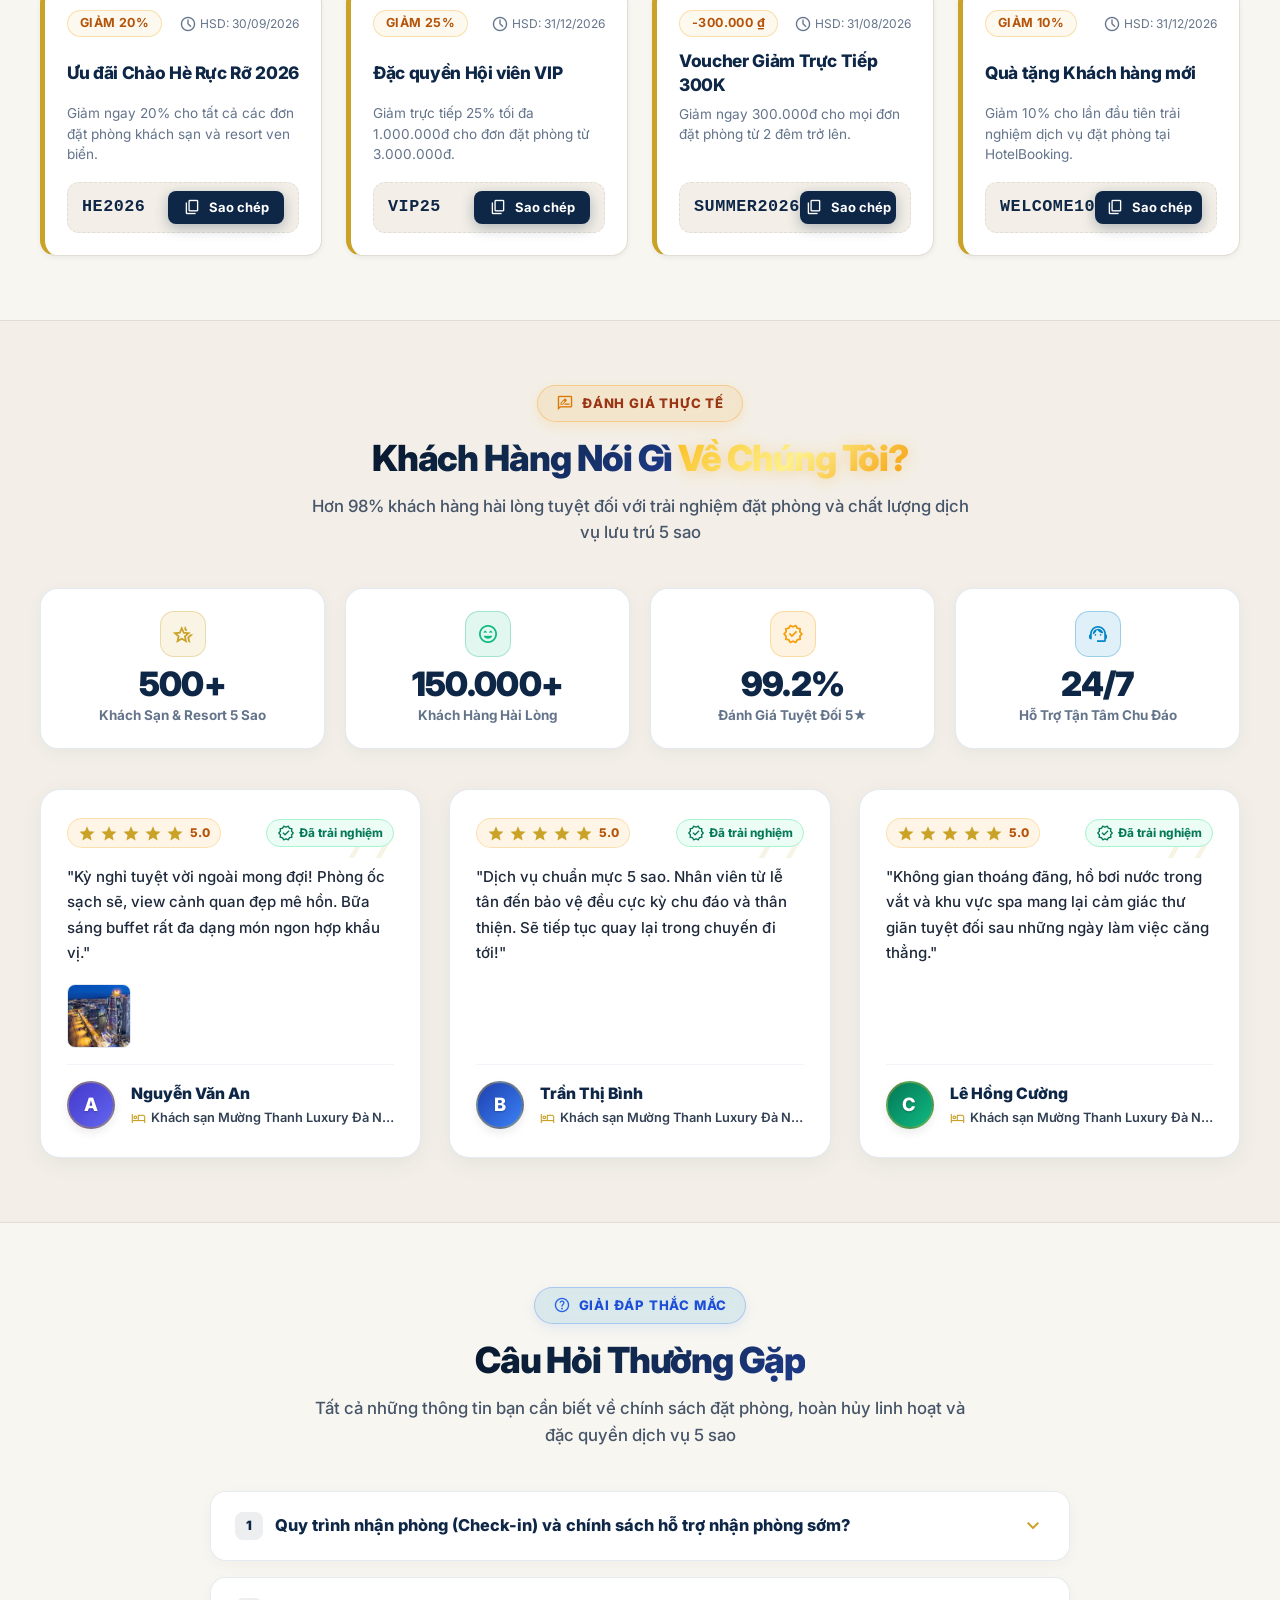
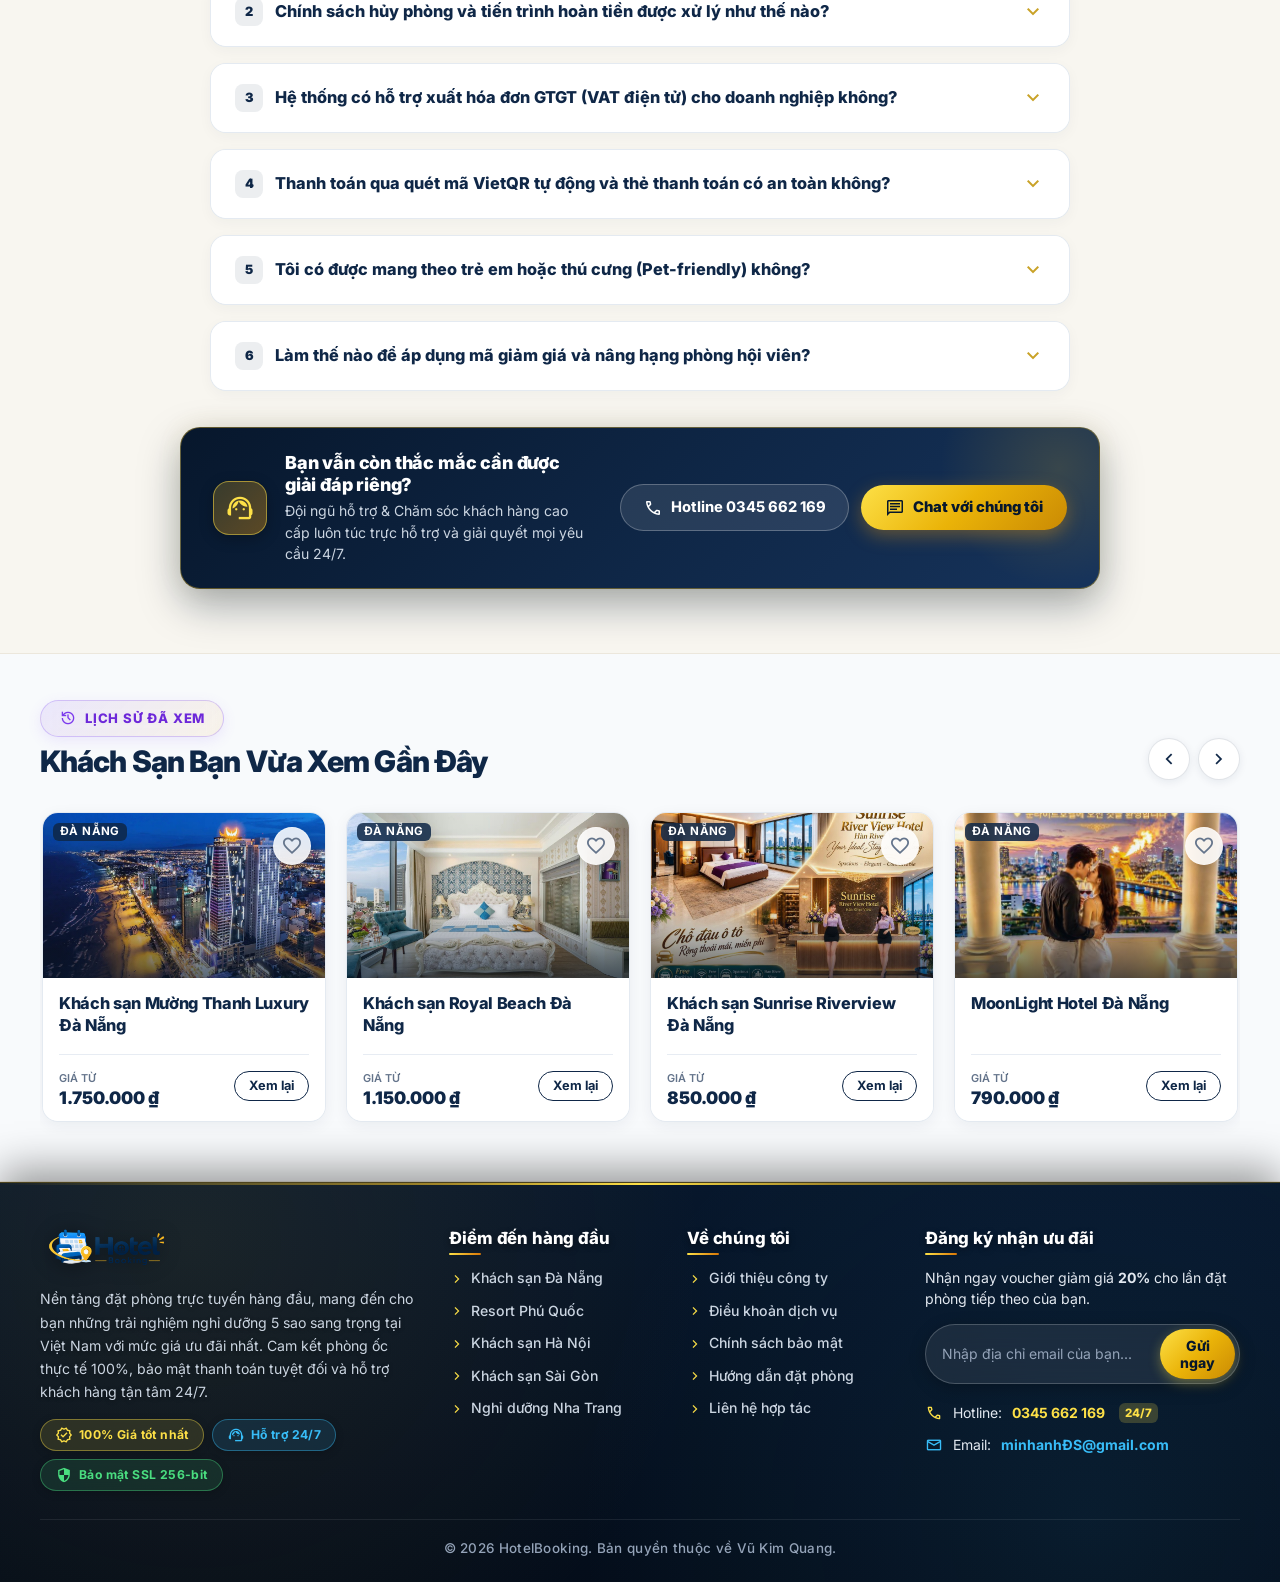
==== commit 9c73715e: "Elevate UI/UX to 5-star level: Unify buttons, improve whitespace, refine components" ====
--- a/index.html
+++ b/index.html
@@ -1161,7 +1161,7 @@
                     <div class="hotel-card-price-label" style="font-size: 0.7rem; color: #64748B; font-weight: 600; text-transform: uppercase; margin-bottom: 2px; letter-spacing: 0.3px;">Giá ưu đãi từ</div>
                     <div class="hotel-card-price" style="font-size: 1.25rem; font-weight: 900; color: #0F2747; line-height: 1;">${formatCurrency(h.priceMin)} <span style="font-size: 0.75rem; color: #64748B; font-weight: 500;">/đêm</span></div>
                   </div>
-                  <a href="pages/hotels/detail.html?id=${h.id}" class="btn btn-primary btn-sm" style="padding: 8px 18px; border-radius: 9999px; font-weight: 800; font-size: 0.86rem; background: linear-gradient(135deg, #0F2747 0%, #1E3A8A 100%); box-shadow: 0 4px 12px rgba(15, 39, 71, 0.2);">
+                  <a href="pages/hotels/detail.html?id=${h.id}" class="btn btn-primary btn-sm">
                     Xem phòng <span class="material-symbols-outlined icon-sm" style="font-size: 15px;">arrow_forward</span>
                   </a>
                 </div>
--- a/css/components.css
+++ b/css/components.css
@@ -39,9 +39,10 @@
 }
 
 .btn-primary {
-  background: var(--primary-gradient);
+  background: var(--primary);
   color: #ffffff;
   box-shadow: 0 4px 14px rgba(15, 39, 71, 0.3);
+  border-radius: 8px !important;
 }
 
 .btn-primary:hover {
@@ -453,21 +454,19 @@
 .amenity-chip {
   display: inline-flex;
   align-items: center;
-  gap: 3px;
-  font-size: 0.68rem;
+  gap: 4px;
+  font-size: 0.72rem;
   font-weight: 600;
-  color: #475569;
-  background: #FAF8F4;
-  padding: 2px 7px;
+  color: #1E293B;
+  background: #F1F5F9;
+  padding: 4px 8px;
   border-radius: 6px;
-  border: 1px solid rgba(201, 162, 39, 0.25);
-  white-space: nowrap;
-  flex-shrink: 0;
+  border: 1px solid #E2E8F0;
 }
 
 .amenity-chip .material-symbols-outlined {
-  font-size: 12px;
-  color: var(--accent);
+  font-size: 13px;
+  color: var(--primary);
 }
 
 .hotel-card-footer {
@@ -1093,7 +1092,7 @@
   align-items: center;
   justify-content: center;
   gap: 6px;
-  background: linear-gradient(135deg, #0F2747 0%, #1A3E6B 60%, #C9A227 100%);
+  background: var(--primary);
   color: #ffffff;
   border: none;
   box-shadow: 0 8px 20px rgba(15, 39, 71, 0.4);
@@ -1106,7 +1105,7 @@
 
 .btn-search-hero-submit:hover {
   transform: translateY(-2px) scale(1.02);
-  background: linear-gradient(135deg, #16335B 0%, #1D406E 50%, #E5C158 100%);
+  background: #16335B;
   box-shadow: 0 10px 25px rgba(15, 39, 71, 0.5), 0 0 20px rgba(223, 192, 88, 0.35);
 }
 
@@ -1124,17 +1123,16 @@
 }
 
 .hero-stat-card {
-  background: rgba(255, 255, 255, 0.12);
-  backdrop-filter: blur(14px);
-  -webkit-backdrop-filter: blur(14px);
-  border: 1px solid rgba(255, 255, 255, 0.22);
-  border-radius: 16px;
-  padding: 14px 18px;
-  display: flex;
-  align-items: center;
-  gap: 12px;
+  background: rgba(15, 39, 71, 0.25);
+  backdrop-filter: blur(16px);
+  -webkit-backdrop-filter: blur(16px);
+  border: 1px solid rgba(255, 255, 255, 0.1);
+  border-radius: 12px;
+  padding: 10px 14px;
+  display: flex;
+  align-items: center;
+  gap: 10px;
   text-align: left;
-  transition: all var(--transition-fast);
 }
 
 .hero-stat-card:hover {
@@ -1144,15 +1142,14 @@
 }
 
 .hero-stat-icon {
-  width: 42px;
-  height: 42px;
-  border-radius: 12px;
-  background: rgba(255, 255, 255, 0.18);
+  width: 38px;
+  height: 38px;
+  border-radius: 10px;
+  background: rgba(201, 162, 39, 0.15);
+  color: #C9A227;
   display: flex;
   align-items: center;
   justify-content: center;
-  color: #fbbf24;
-  flex-shrink: 0;
 }
 
 .hero-stat-icon .material-symbols-outlined {
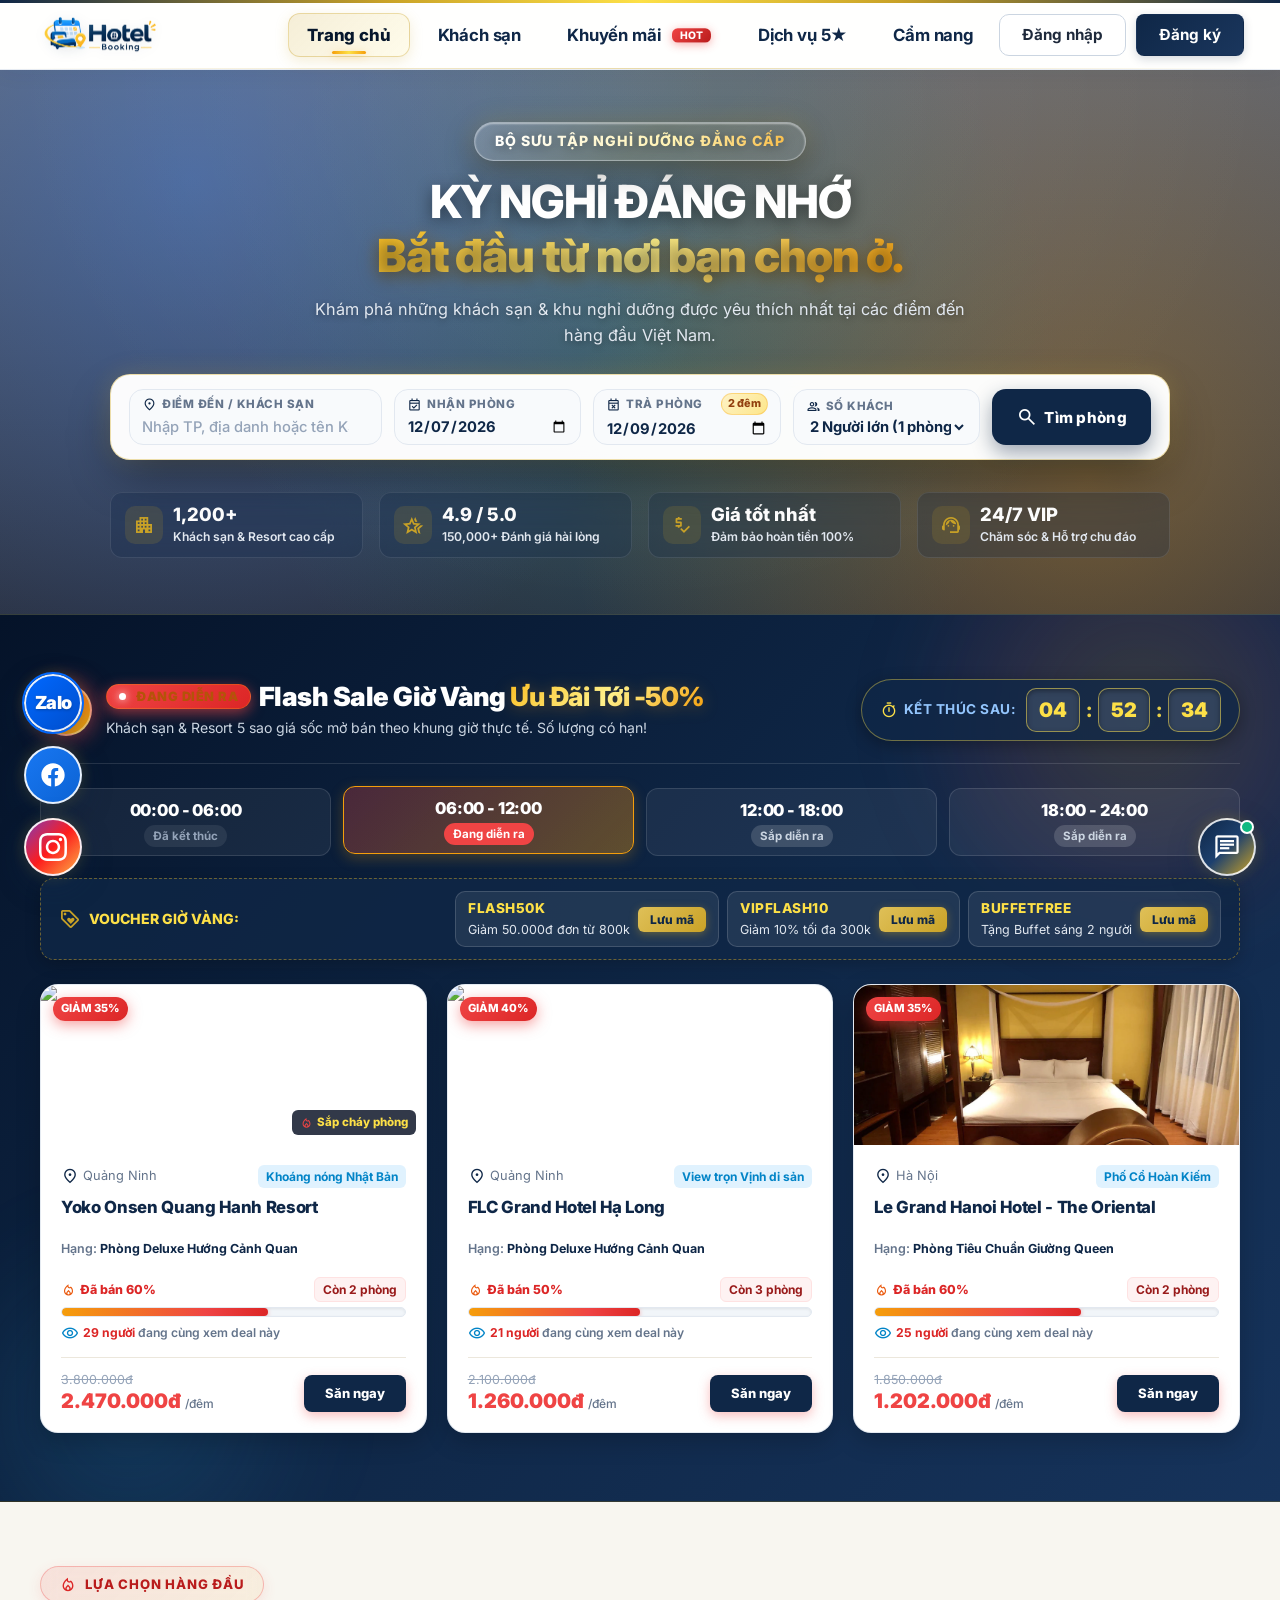
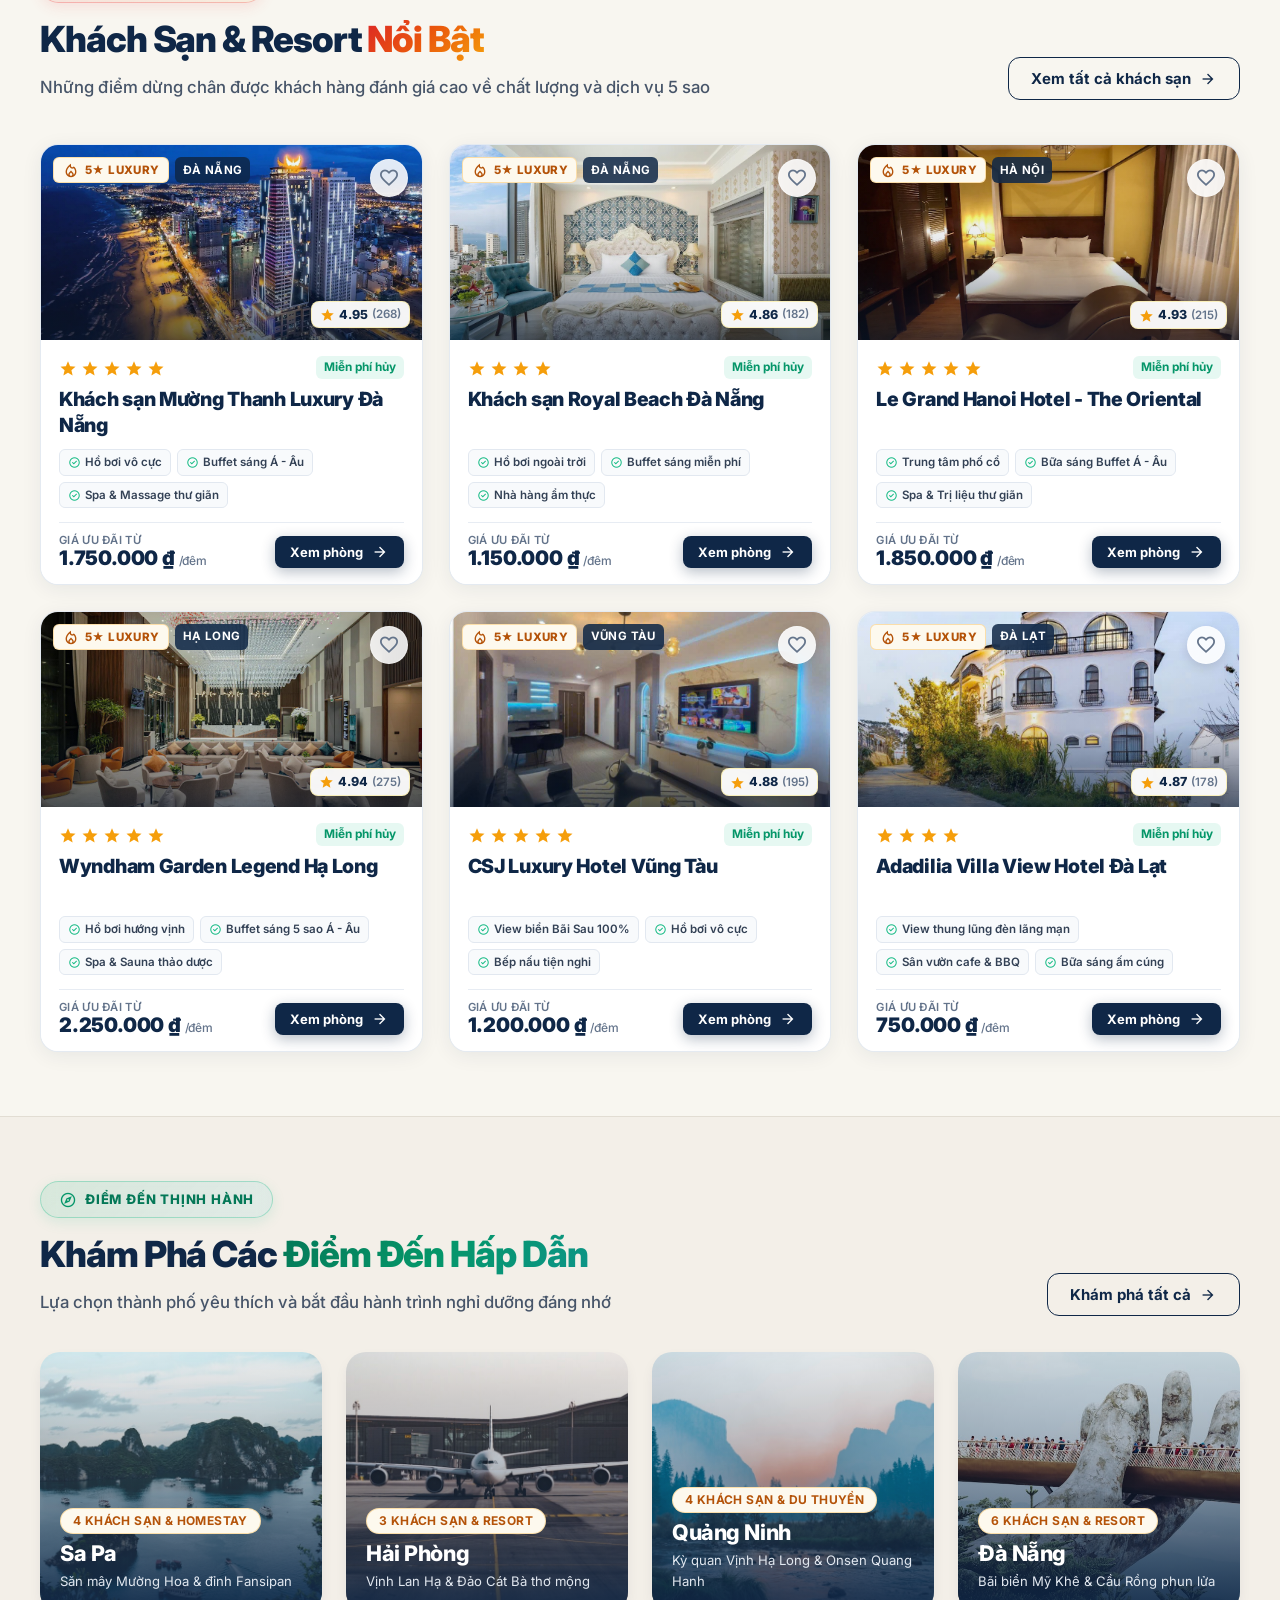
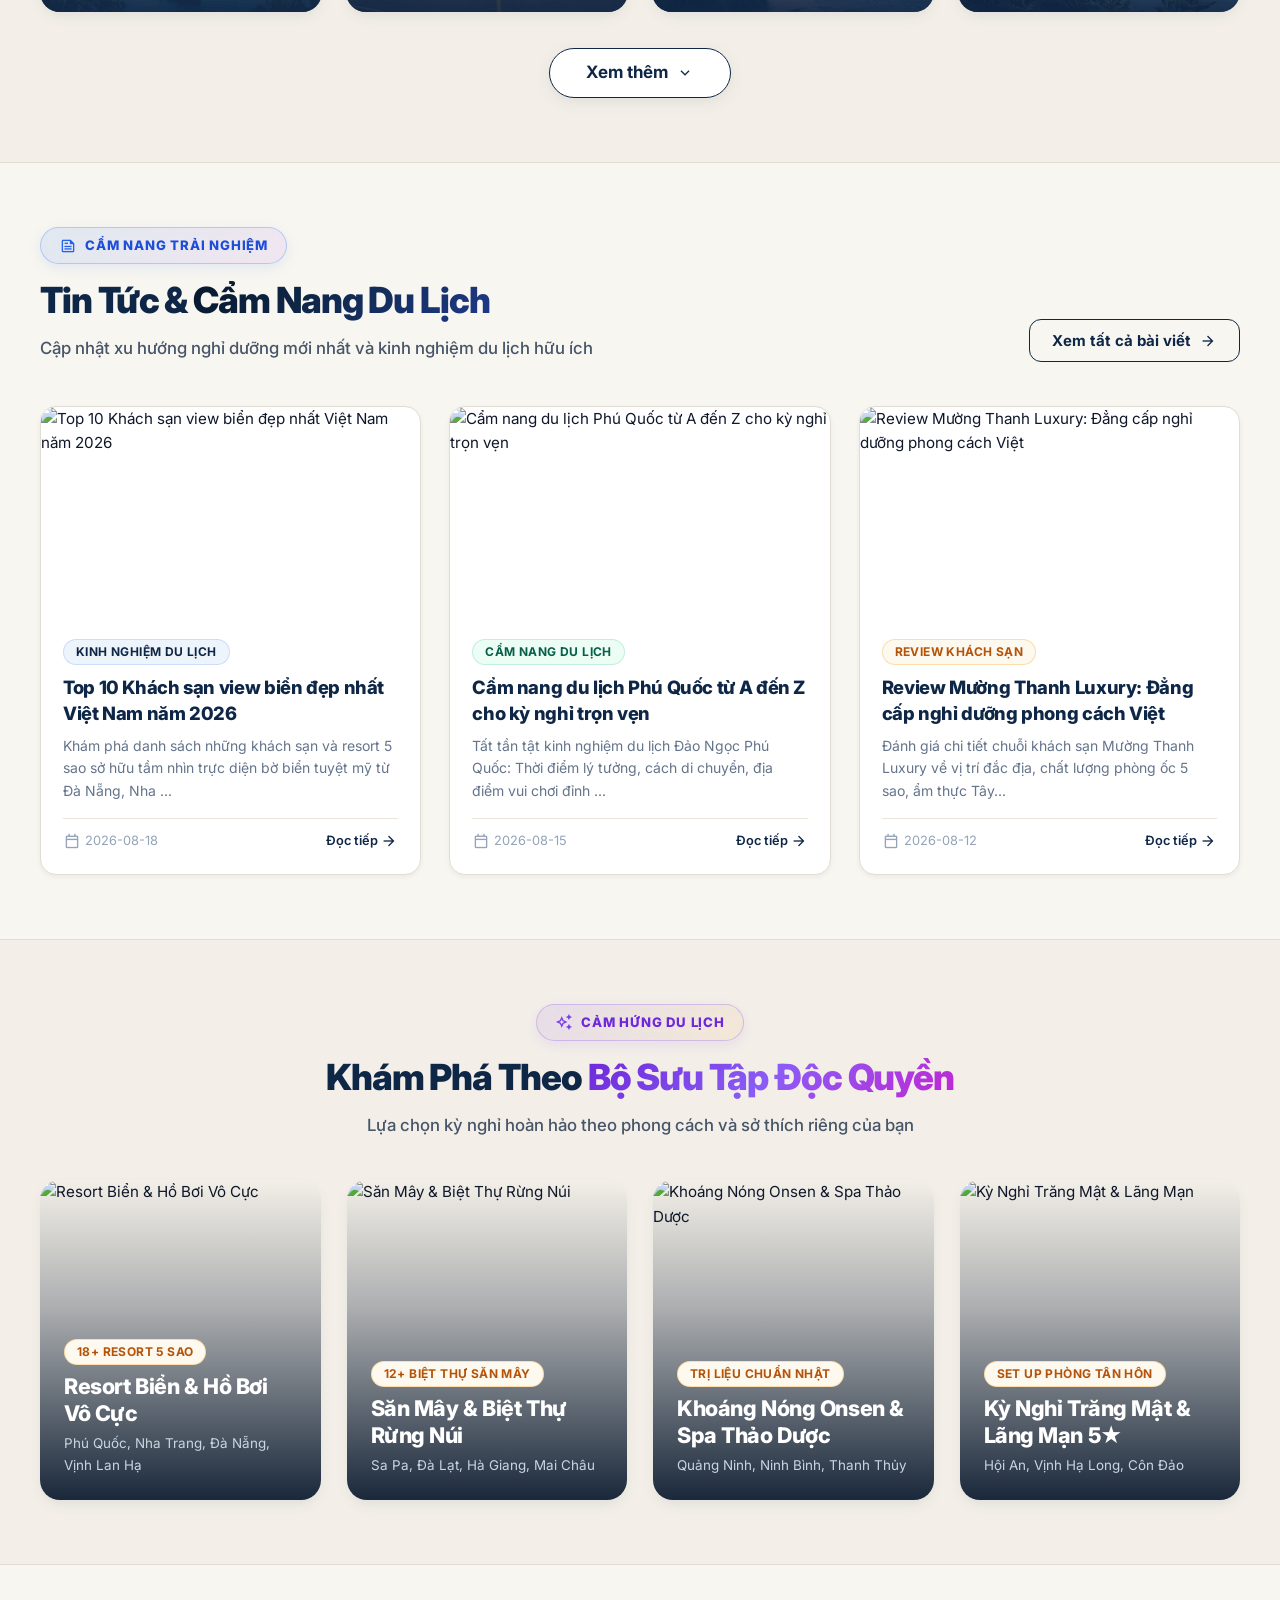
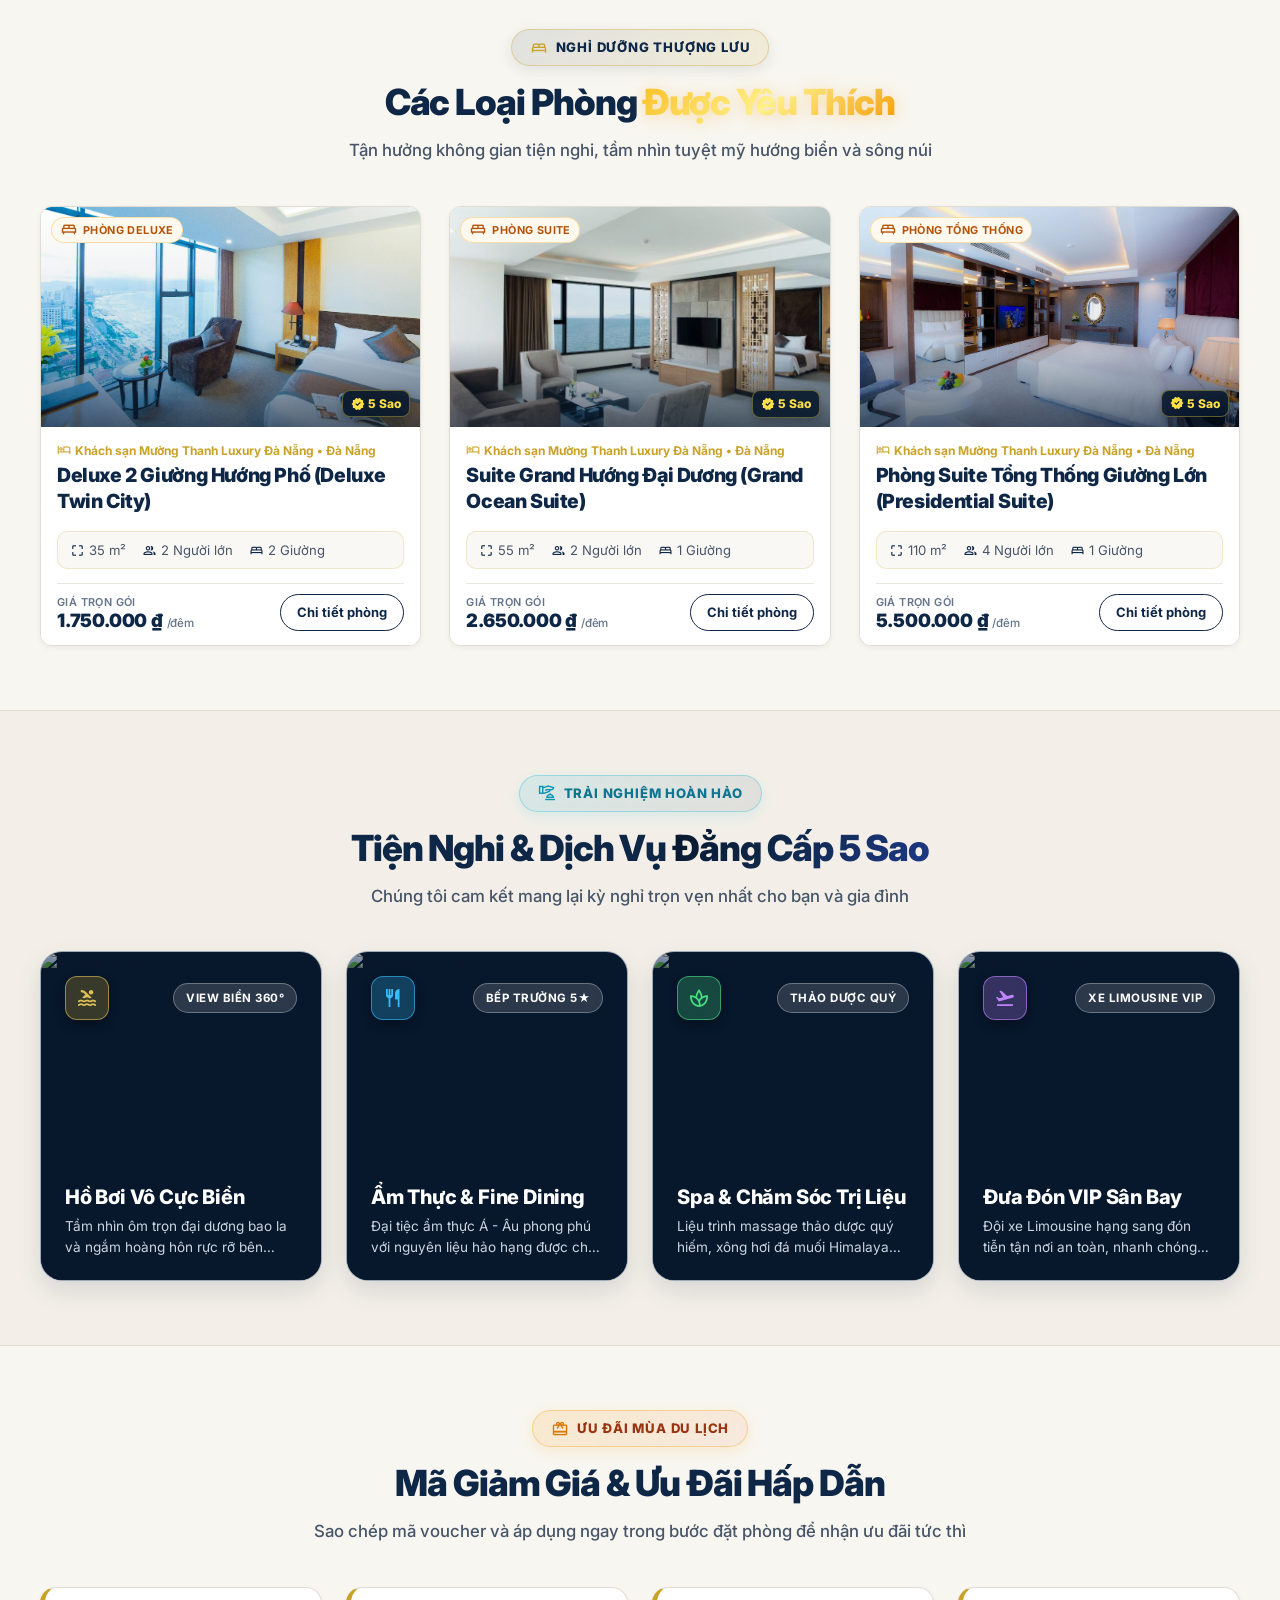
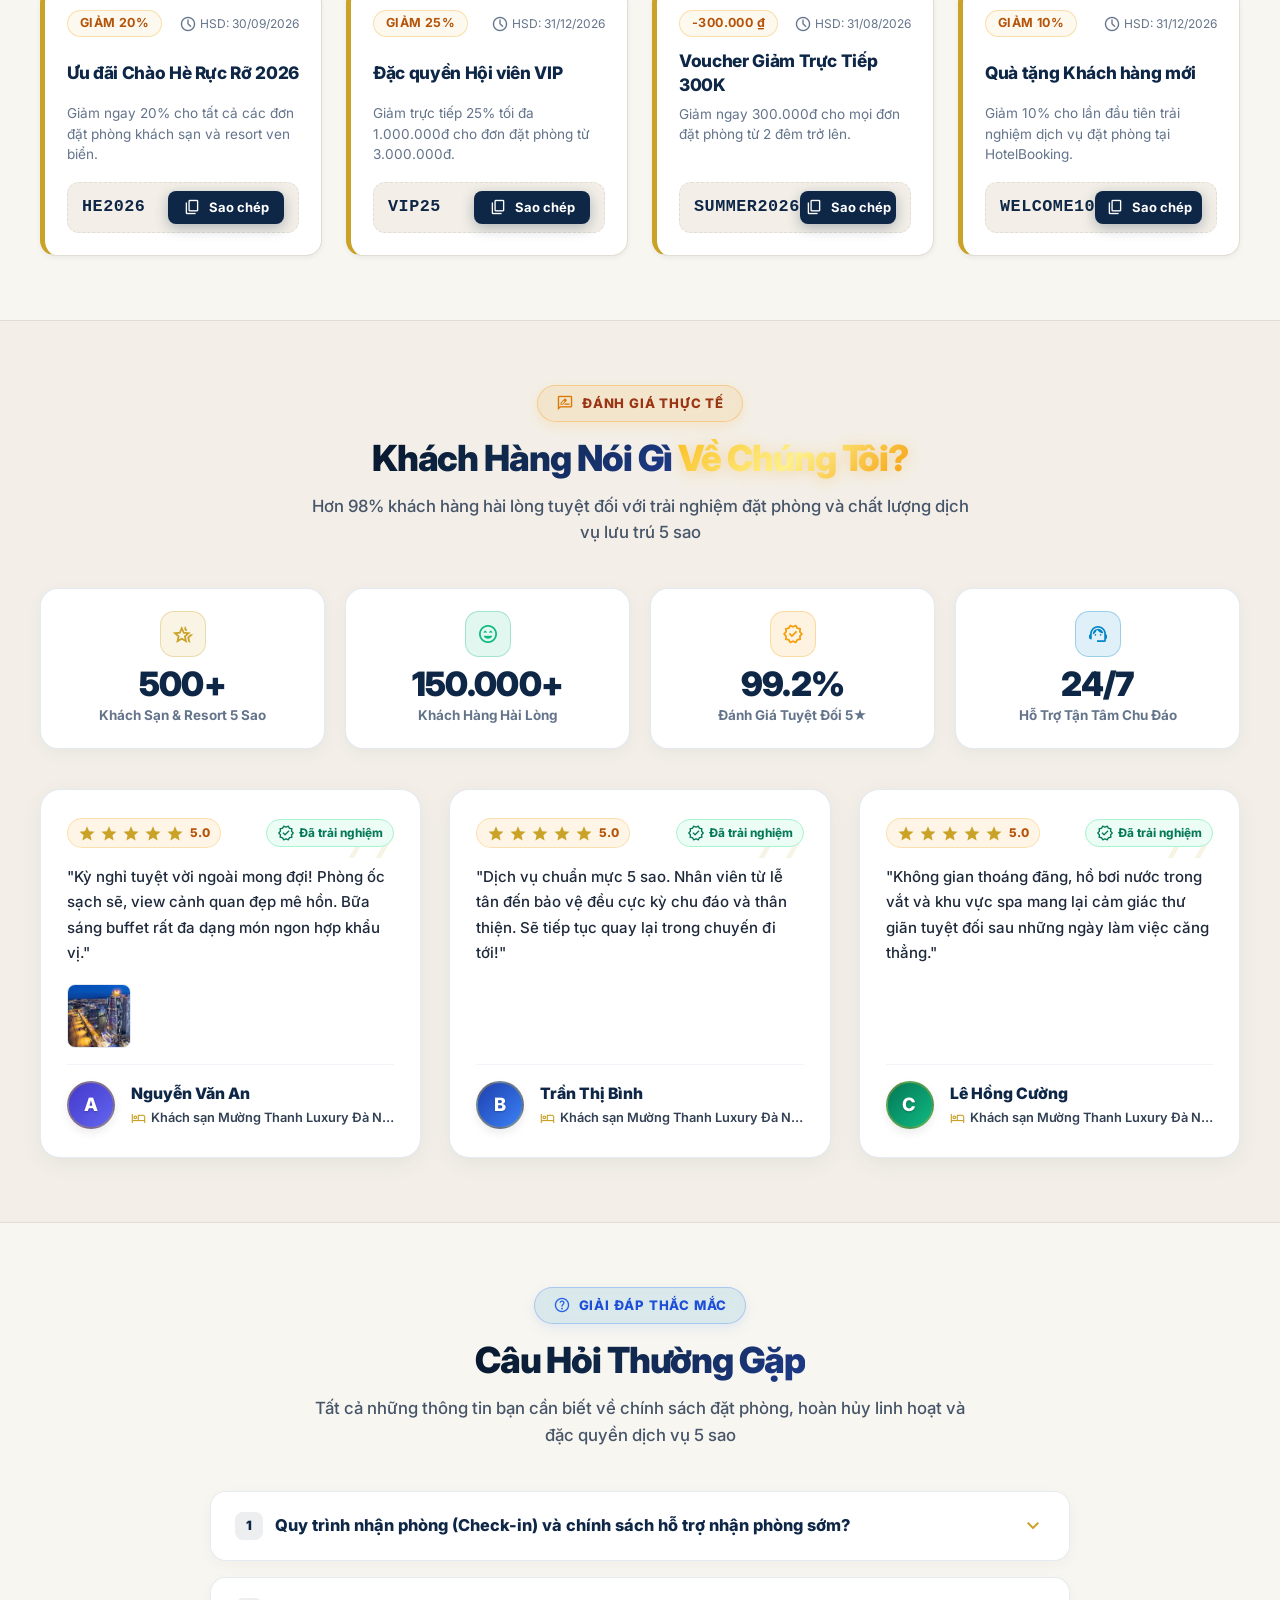
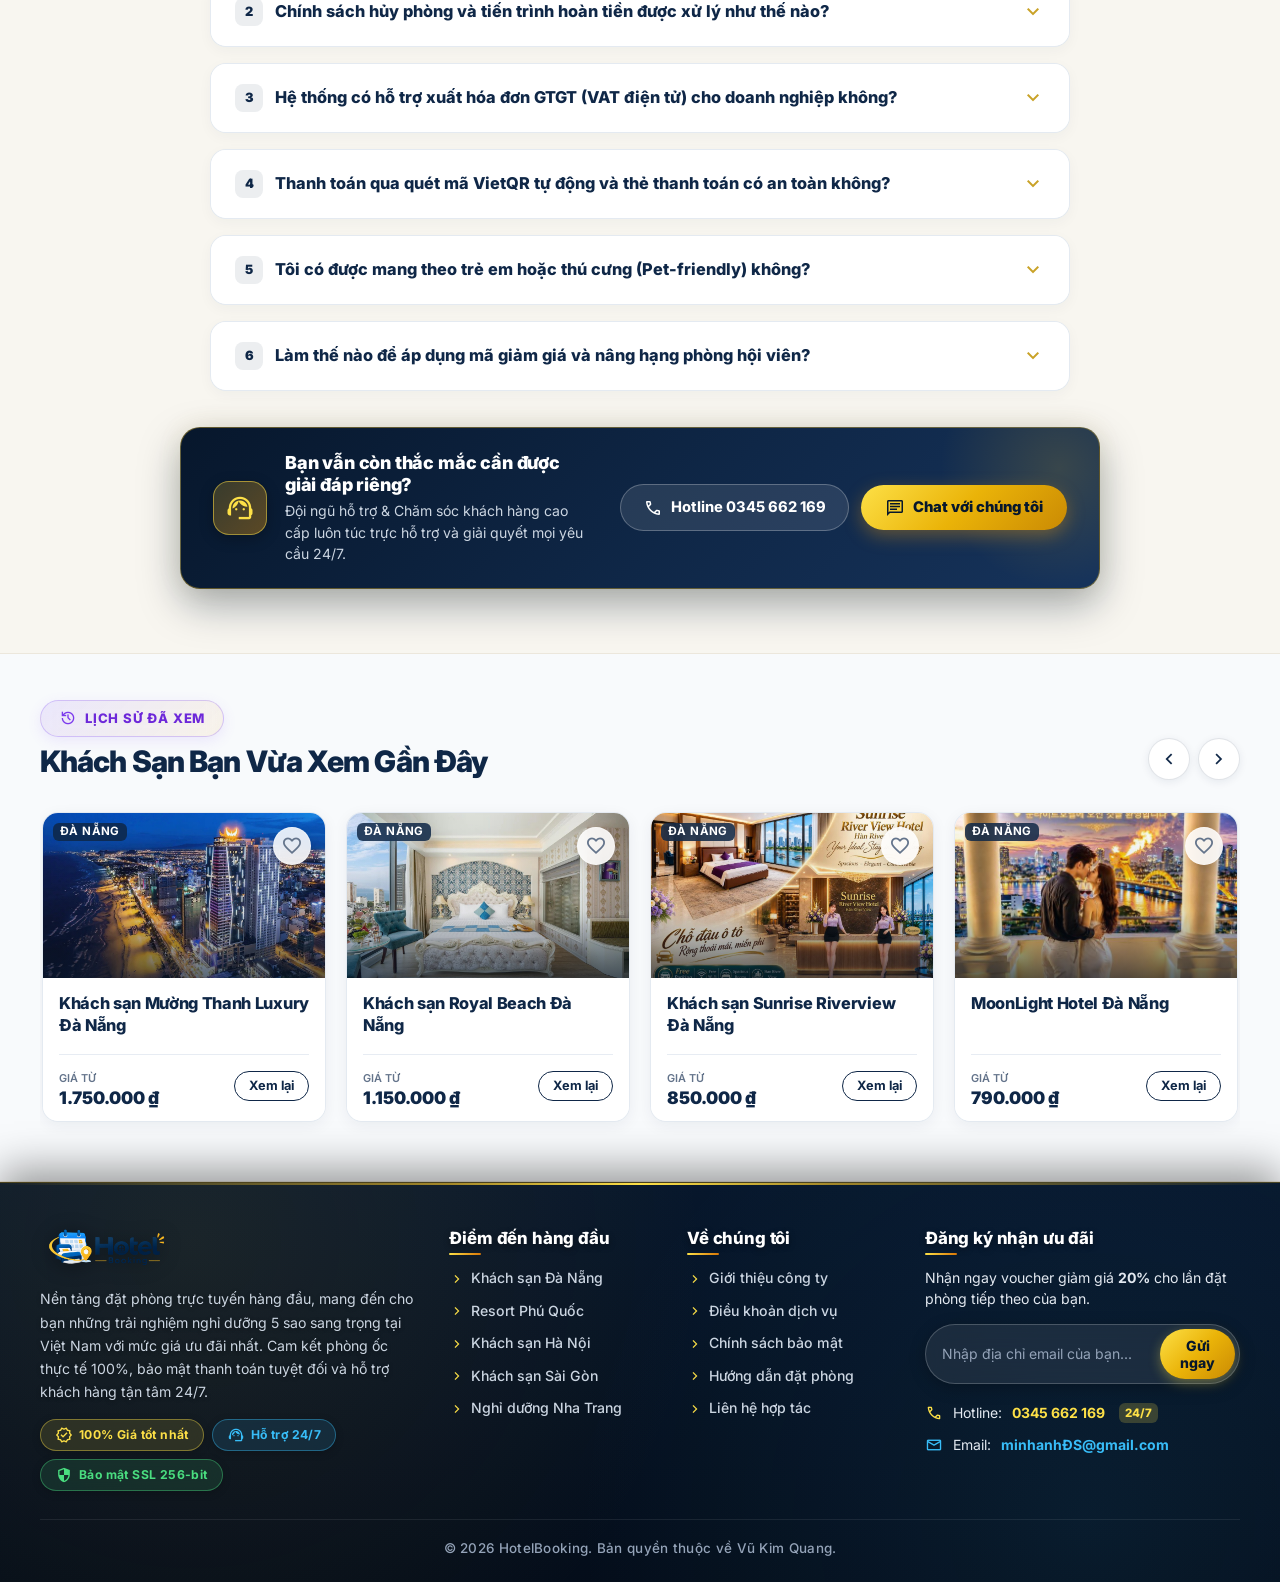
==== commit 13a42e20: "Restore bolt icon and enhance ĐANG DIỄN RA badge clarity" ====
--- a/index.html
+++ b/index.html
@@ -207,11 +207,11 @@
           <div class="flash-sale-header">
             <div class="flash-title-group">
               <div class="flash-icon-pulse">
-                
-              </div>
+                  <span class="material-symbols-outlined icon-md">bolt</span>
+                </div>
               <div>
                 <div class="d-flex align-center gap-2" style="margin-bottom: 4px;">
-                  <span class="badge badge-accent" style="font-size: 0.72rem; padding: 2px 9px; font-weight: 900; background: linear-gradient(135deg, #ef4444 0%, #dc2626 100%); border-radius: 9999px; box-shadow: 0 0 12px rgba(239, 68, 68, 0.5); display: inline-flex; align-items: center;">
+                  <span class="badge badge-accent" style="font-size: 0.8rem; padding: 4px 12px; font-weight: 900; letter-spacing: 0.5px; background: linear-gradient(135deg, #ef4444 0%, #dc2626 100%); border-radius: 9999px; box-shadow: 0 4px 14px rgba(239, 68, 68, 0.6); display: inline-flex; align-items: center;">
                     <span class="live-dot"></span> ĐANG DIỄN RA
                   </span>
                   <h3 style="font-size: 1.65rem; font-weight: 900; color: #ffffff; margin: 0;">Flash Sale Giờ Vàng <span class="gradient-text-gold">Ưu Đãi Tới -50%</span></h3>
